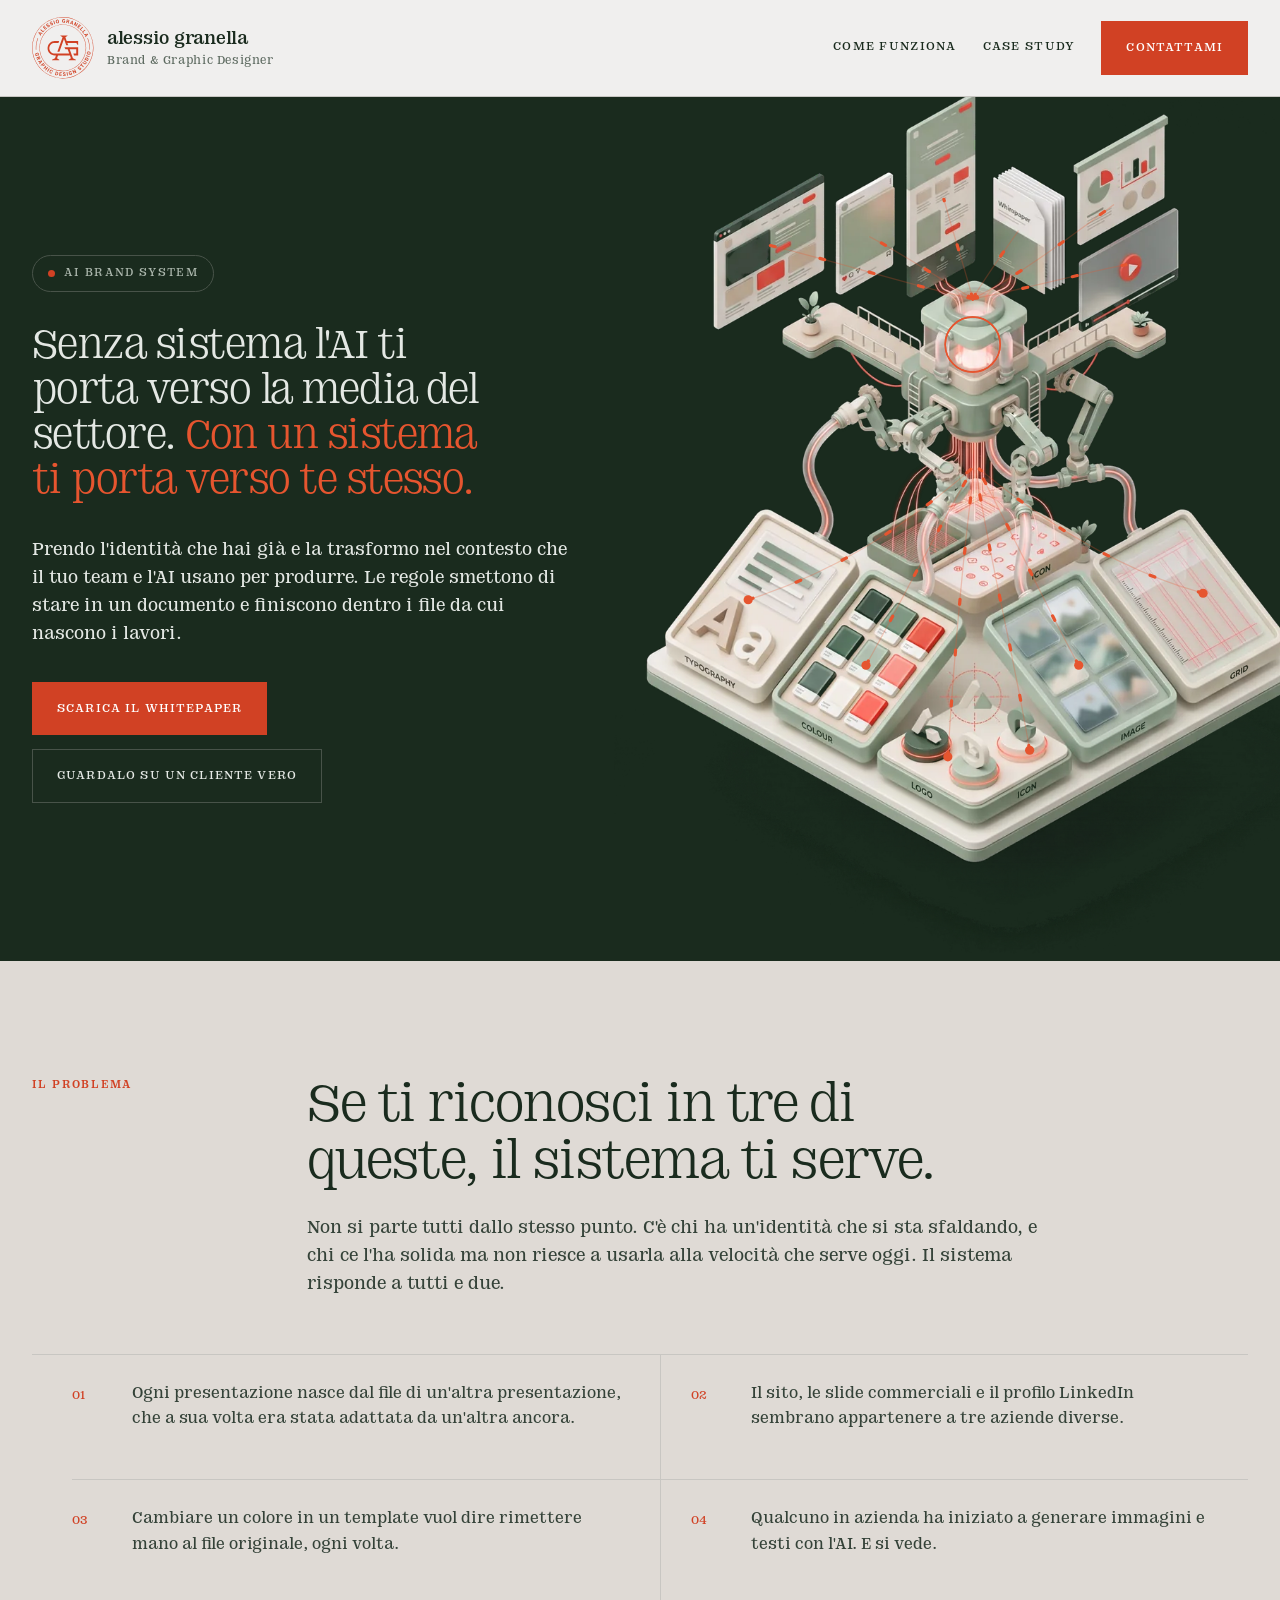
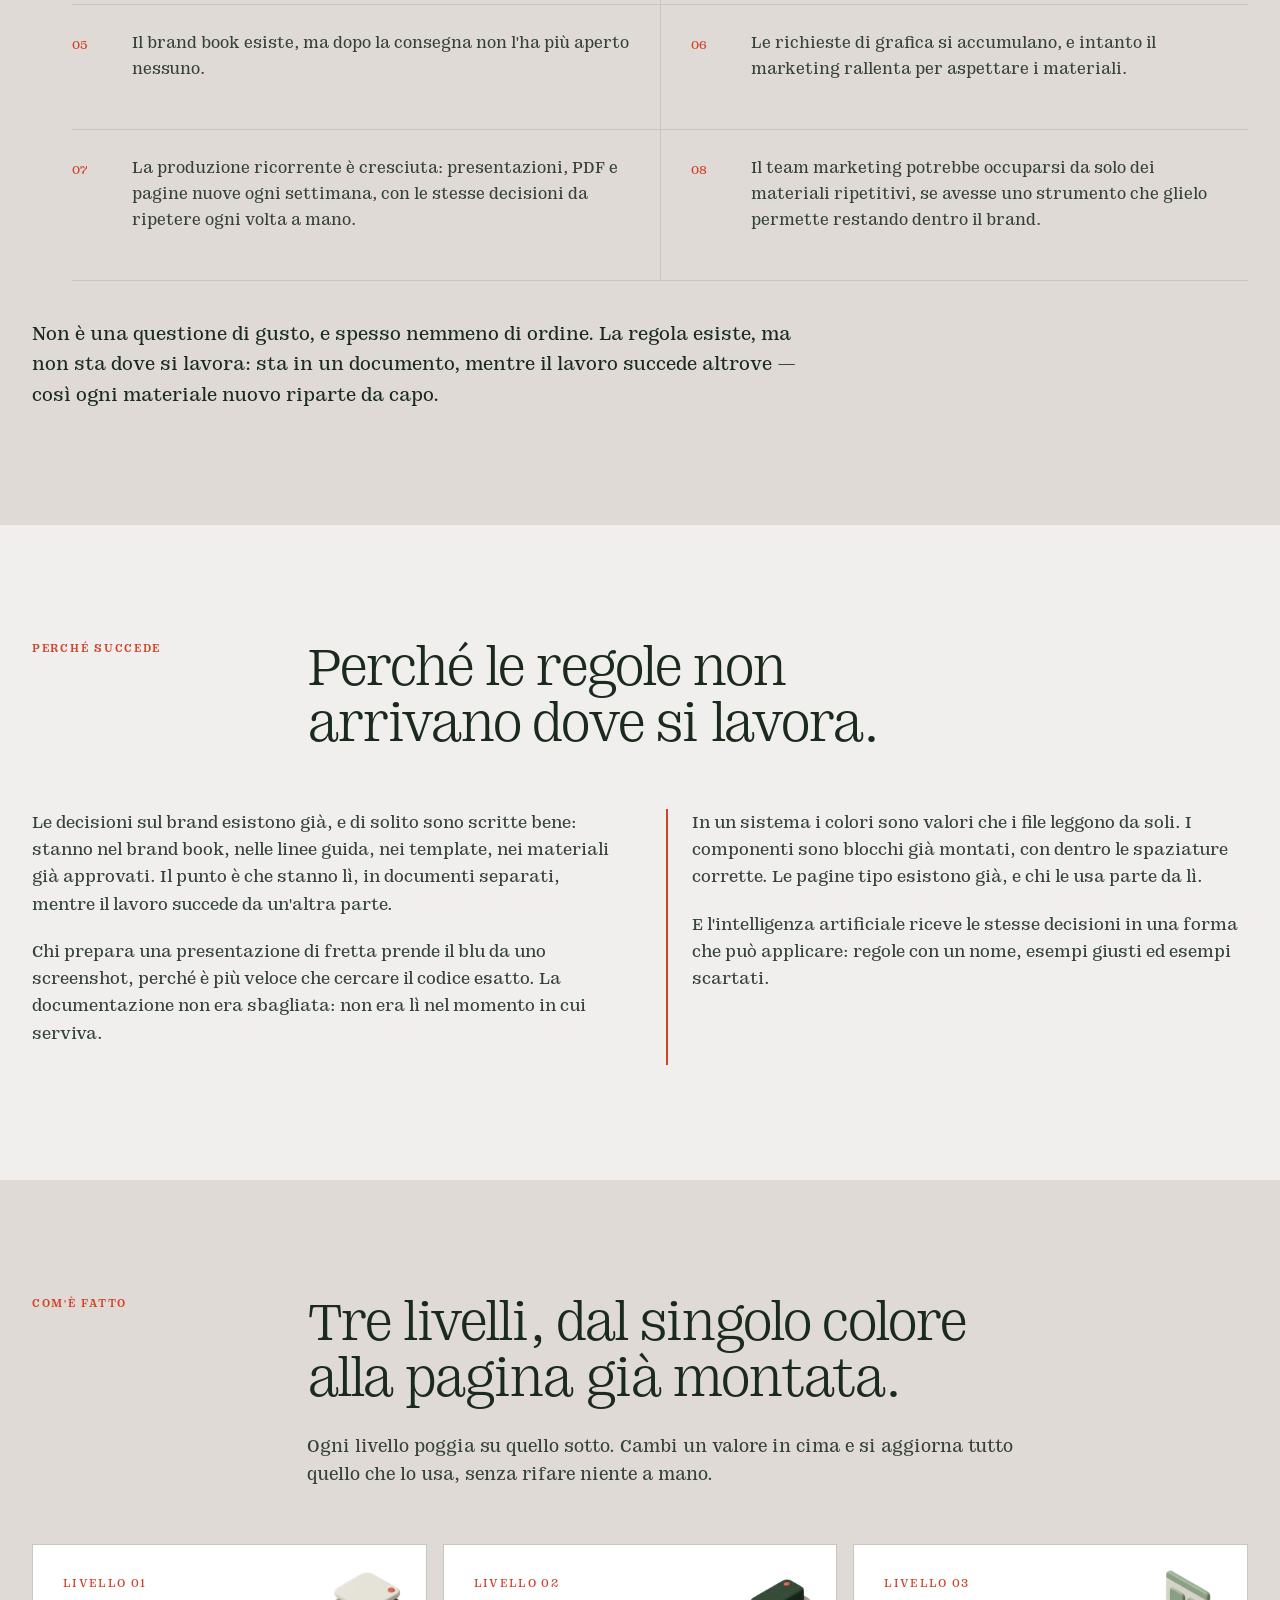
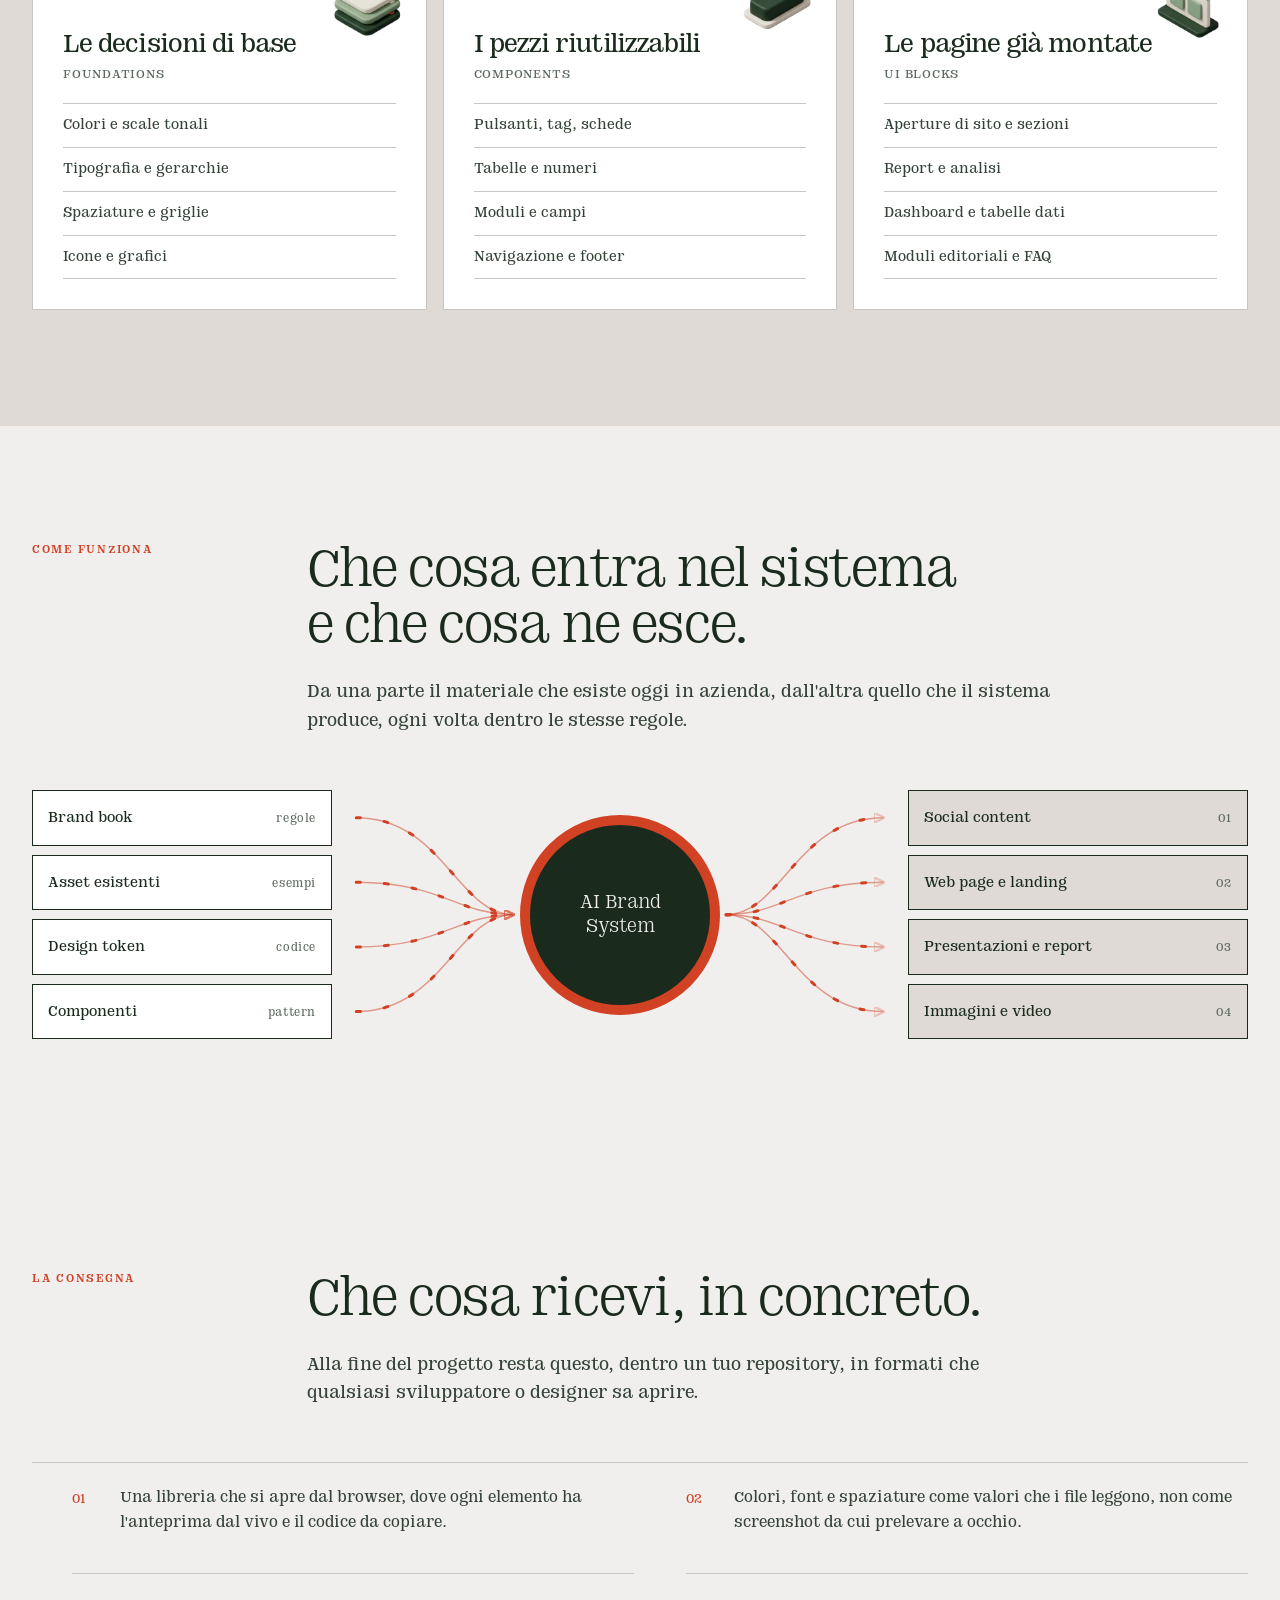
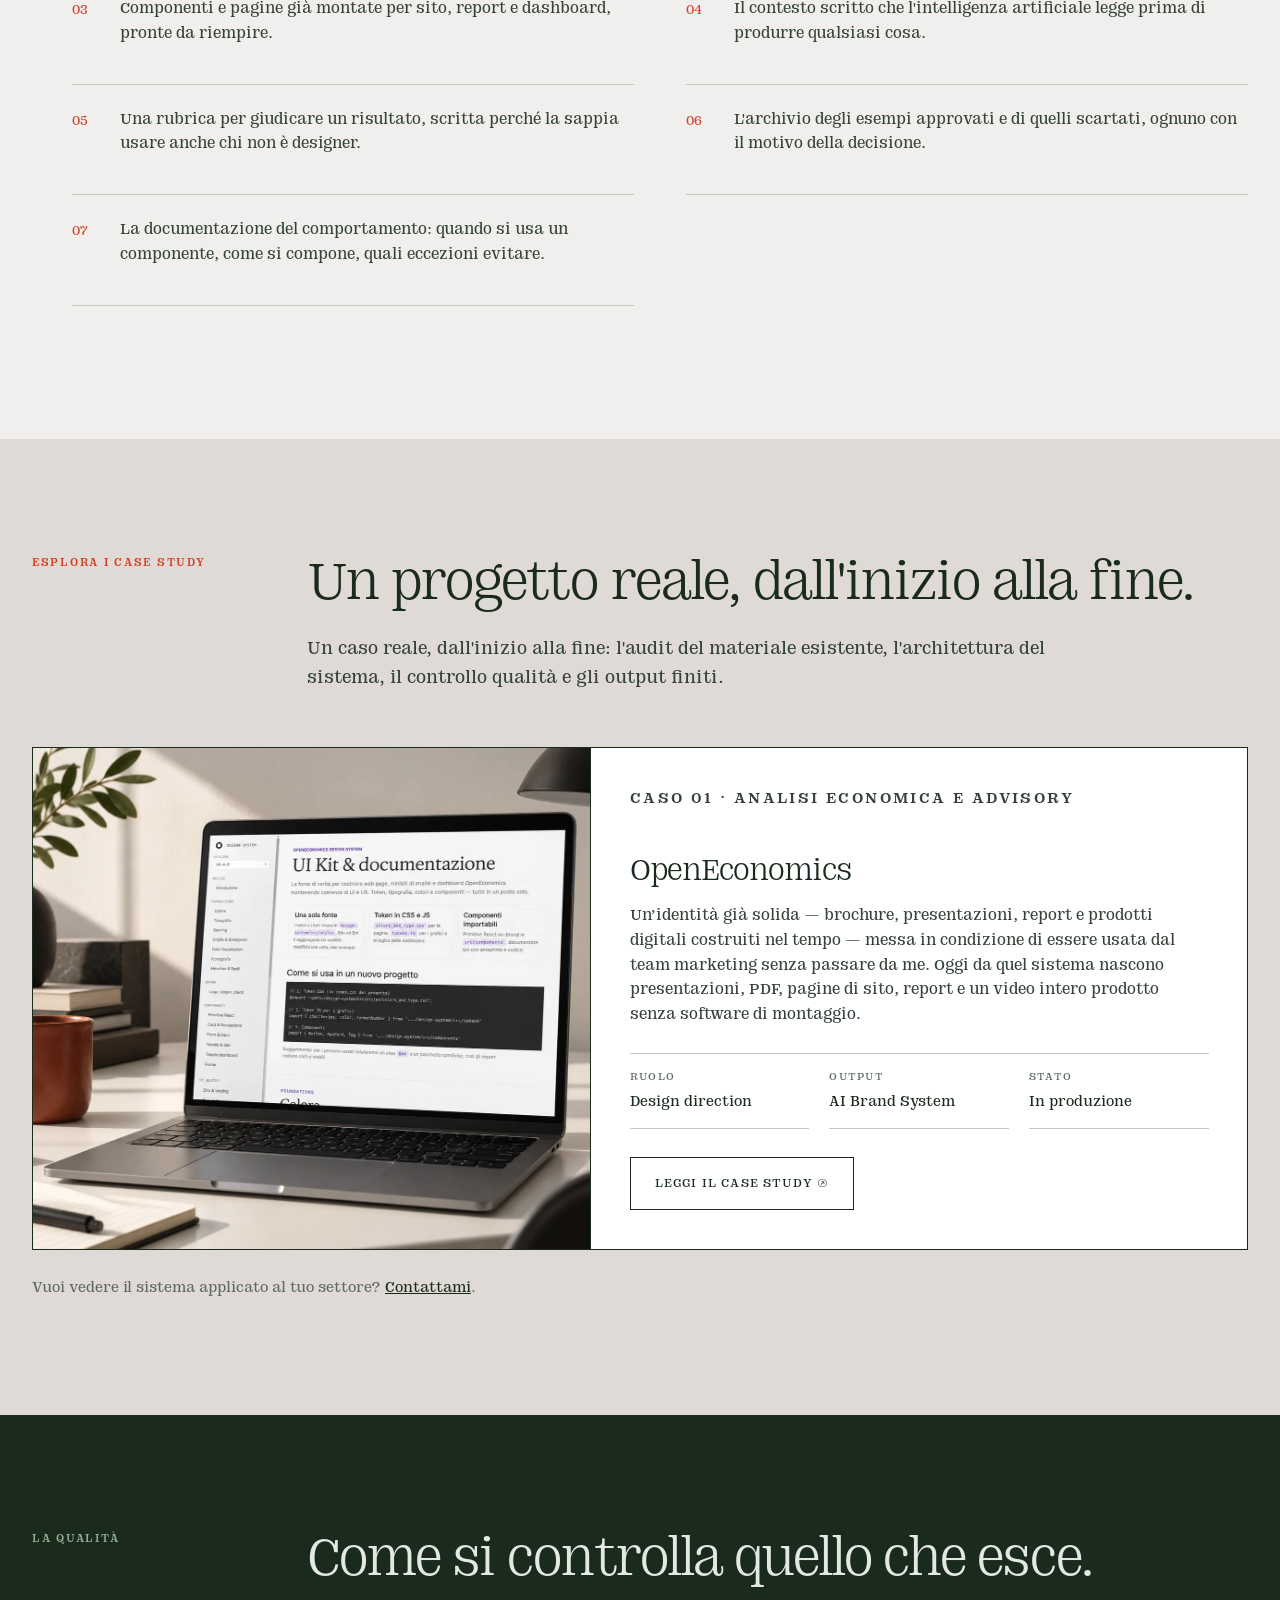
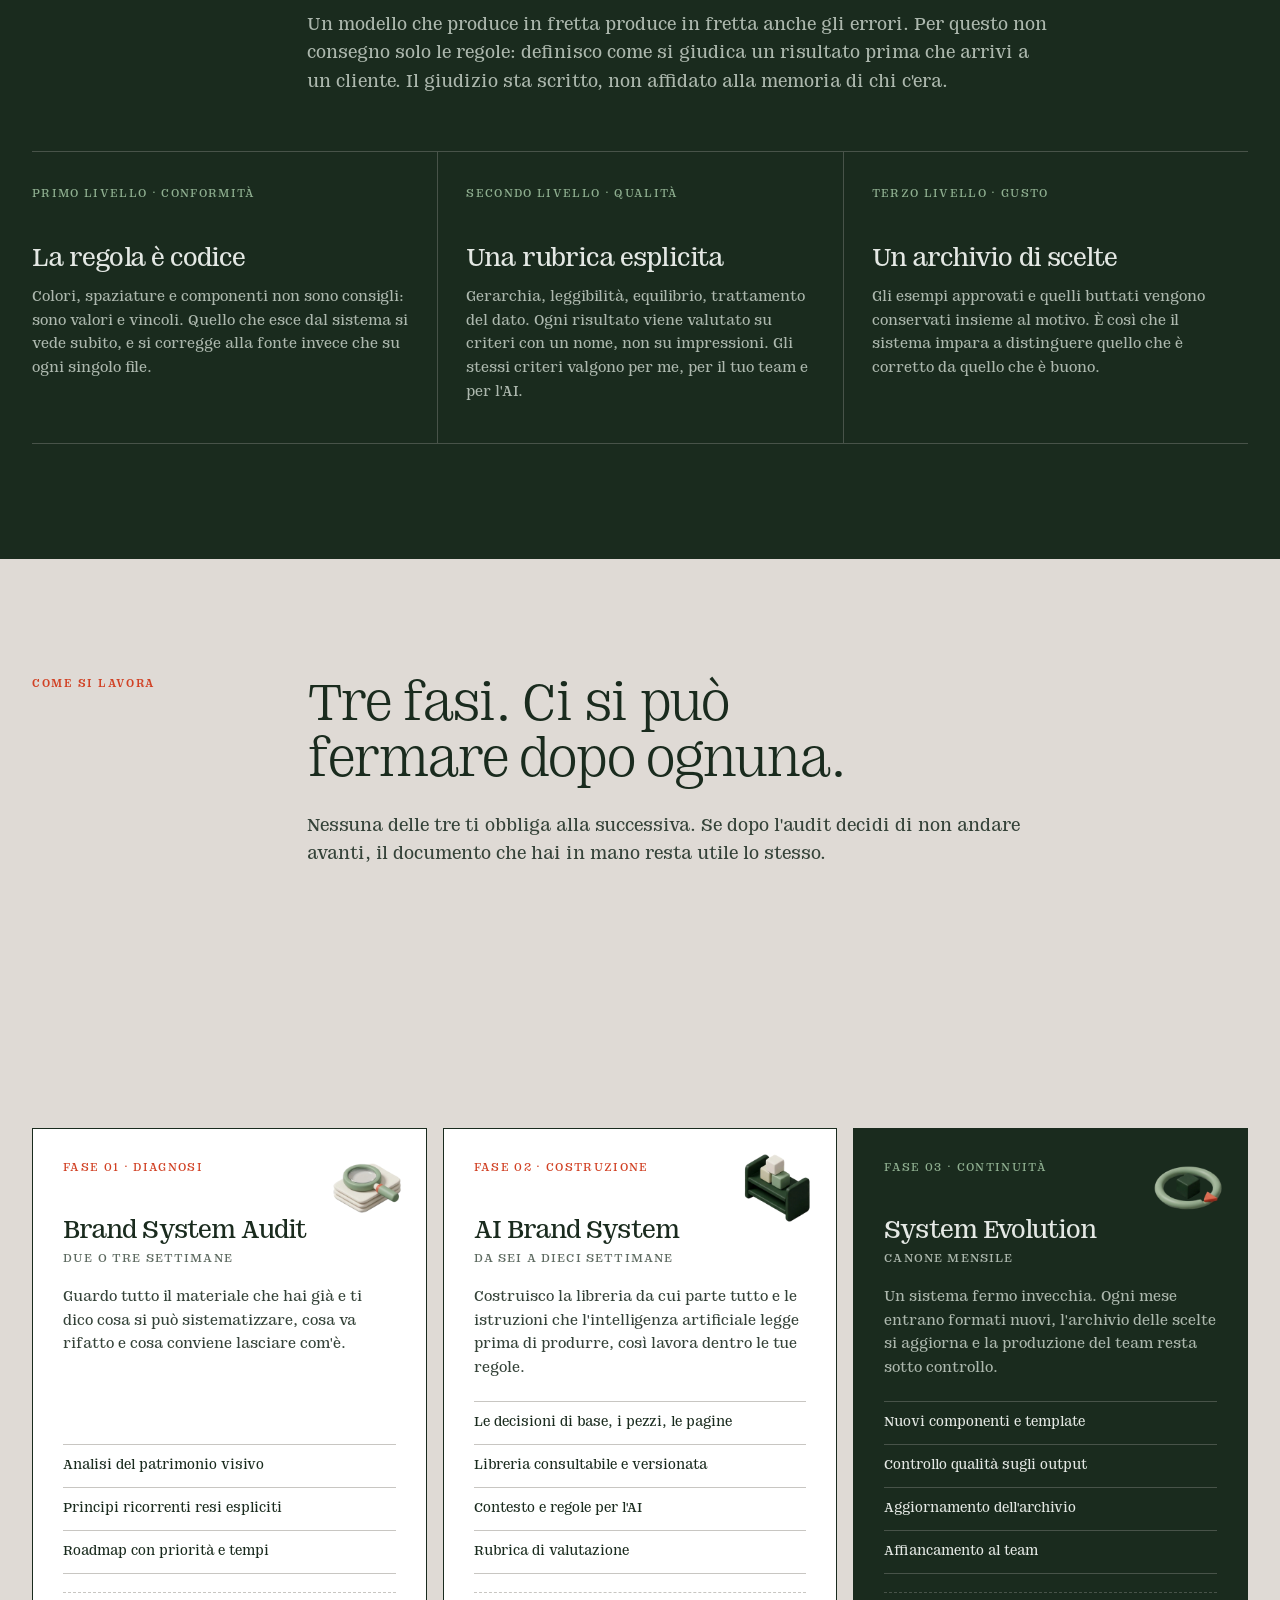
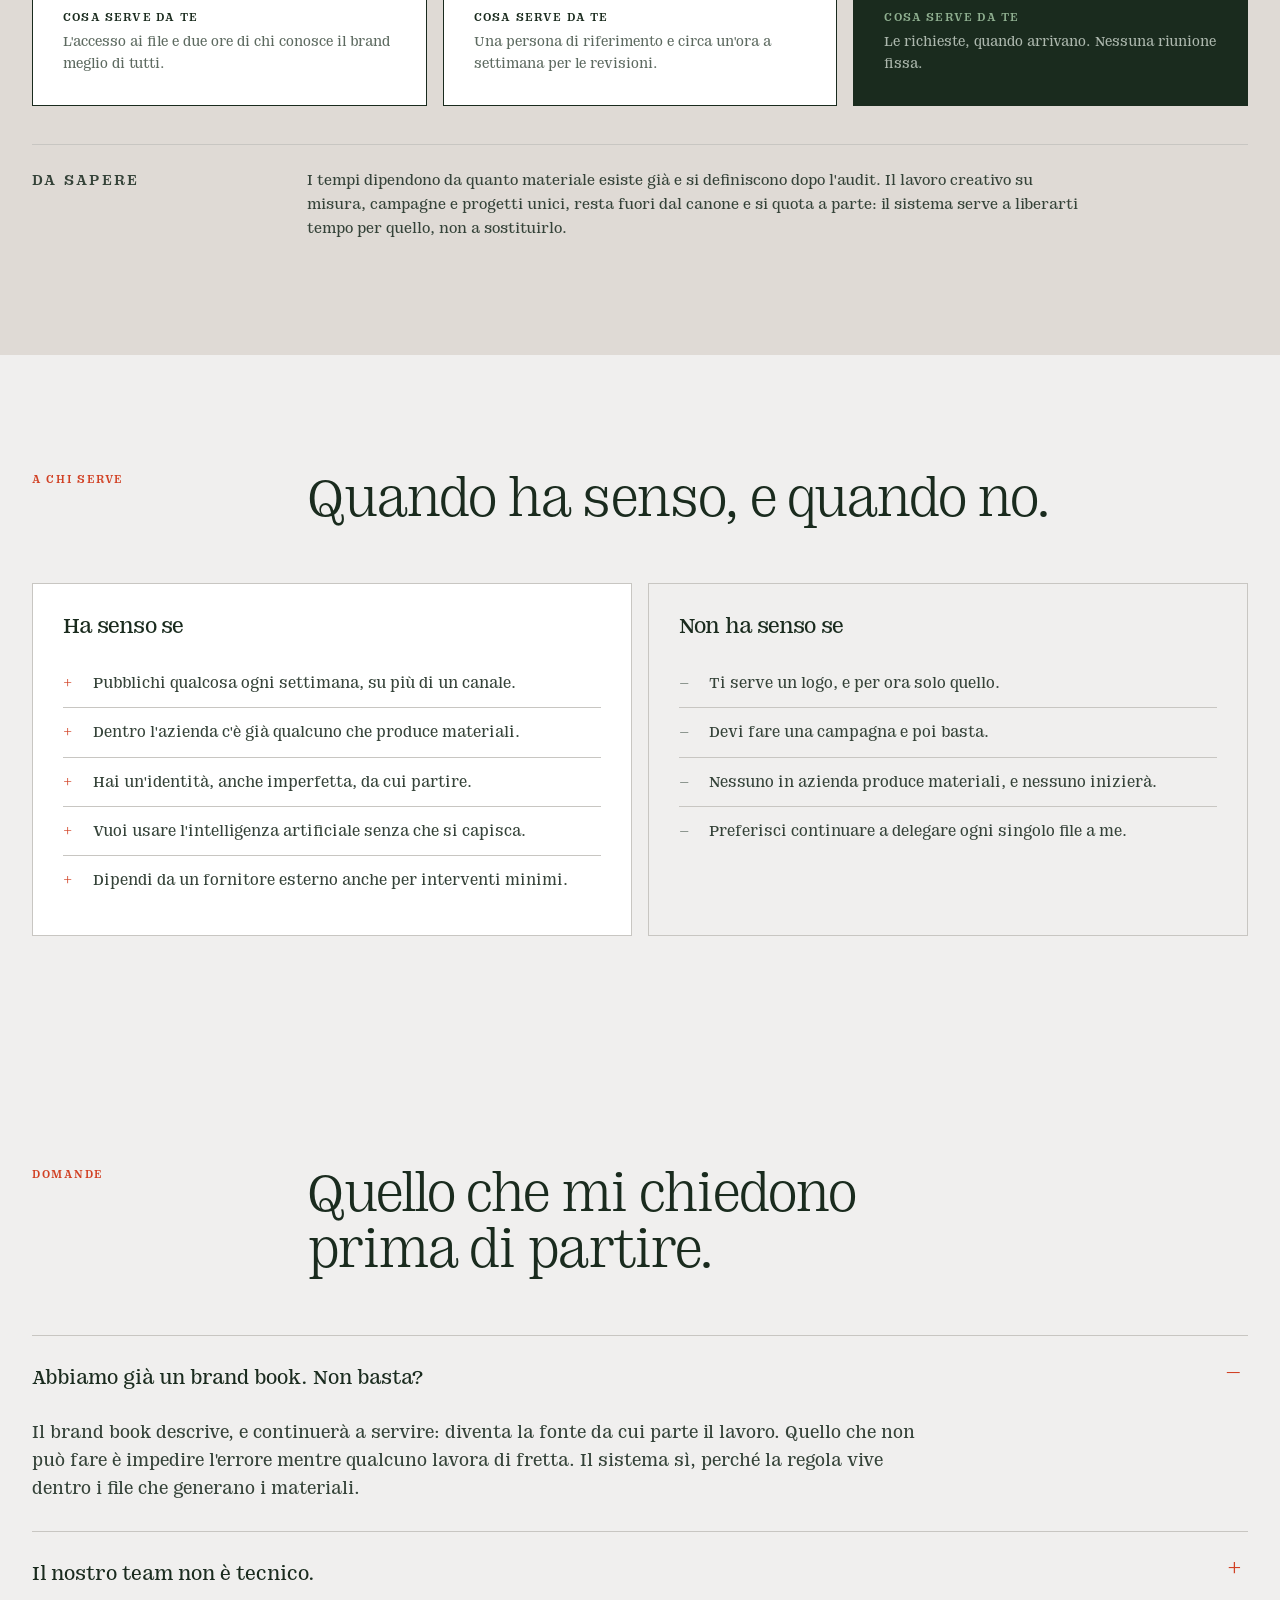
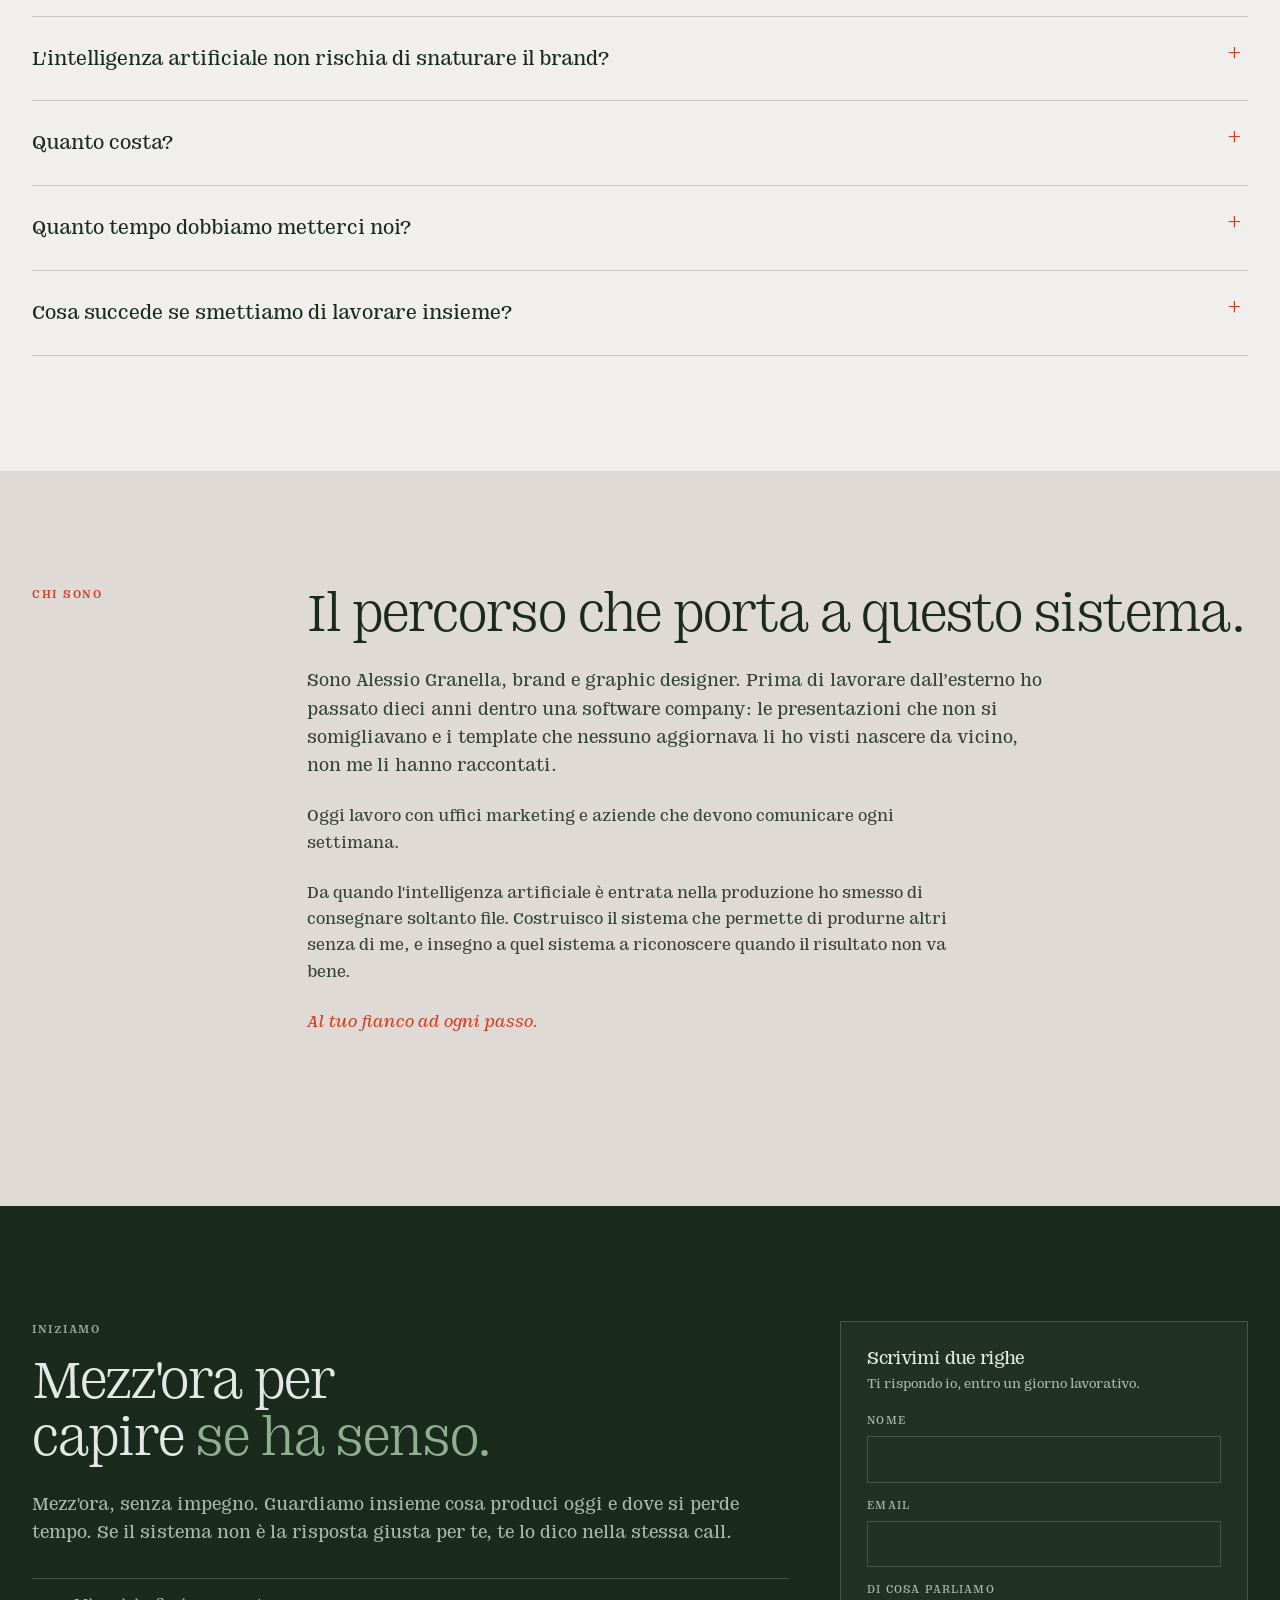
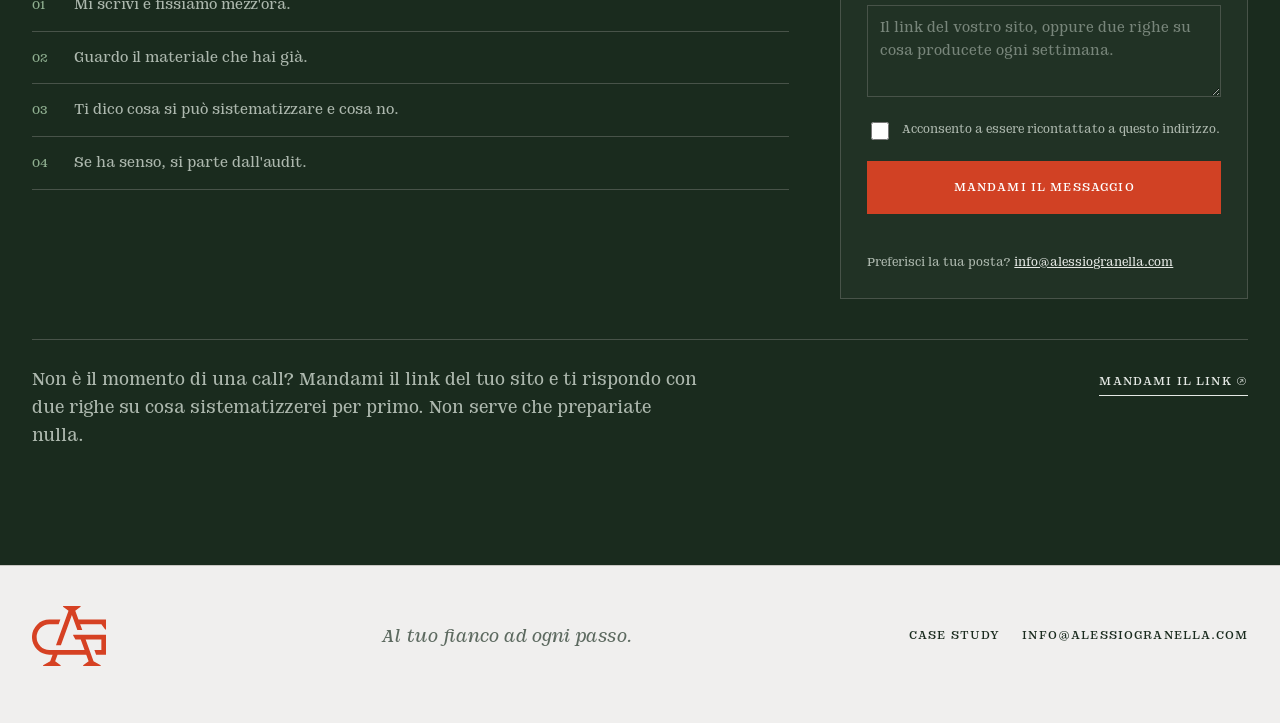
==== index.html @ 715a257c "Allineamento di tutti gli asset: nomi delle offerte, cinque fasi, due porte Nomi unici ovunque, pres" ====
<!doctype html>
<html lang="it">
<head>
<meta charset="utf-8">
<meta name="viewport" content="width=device-width,initial-scale=1">
<title>AI Brand System — Il tuo team produce, il brand resta il tuo · Alessio Granella</title>
<meta name="description" content="Trasformo l'identità che hai già in un sistema che il tuo team e l'intelligenza artificiale usano ogni giorno per produrre materiali coerenti. Audit, setup, gestione continuativa.">
<link rel="icon" type="image/svg+xml" href="assets/ag-logo-round.svg">
<style>
@font-face{font-family:Augustina;src:url('assets/fonts/AugustinaSlab-Light.otf') format('opentype');font-weight:300;font-style:normal;font-display:swap}
@font-face{font-family:Augustina;src:url('assets/fonts/AugustinaSlab-Regular.otf') format('opentype');font-weight:400;font-style:normal;font-display:swap}
@font-face{font-family:Augustina;src:url('assets/fonts/AugustinaSlab-Medium.otf') format('opentype');font-weight:500;font-style:normal;font-display:swap}
@font-face{font-family:Augustina;src:url('assets/fonts/AugustinaSlab-Italic.otf') format('opentype');font-weight:400;font-style:italic;font-display:swap}

:root{
  --paper:#f0efee; --soft:#dfdad5; --white:#fff;
  --ink:#1a2b1e; --verde:#243728; --rust:#d14124; --muschio:#8faf90;
  --line:#c8c6c2; --line-dark:#485349; --muted:#5d6a60; --body:#344238;
  --on-dark:#e4e8e4; --on-dark-mut:#adb8ae;
  --max:1280px; --gut:32px;
}
*{box-sizing:border-box}
html{scroll-behavior:smooth}
body{margin:0;background:var(--paper);color:var(--ink);font-family:Augustina,Georgia,serif;font-weight:400;font-size:18px;line-height:1.55;-webkit-font-smoothing:antialiased}
img{display:block;max-width:100%}
a{color:inherit}
h1,h2,h3,h4,p,ul{margin-top:0}
h1,h2,h3{font-weight:300;letter-spacing:-.035em;text-wrap:balance}
h1{font-size:clamp(3.1rem,7.4vw,7.4rem);line-height:.92;margin-bottom:0}
h2{font-size:clamp(2.2rem,4.4vw,4.1rem);line-height:1;margin-bottom:0}
h3{font-size:1.65rem;line-height:1.12;font-weight:400}
em{font-style:normal;color:var(--rust)}
.wrap{max-width:var(--max);margin-inline:auto;padding-inline:var(--gut)}
.band{padding-block:clamp(72px,9vw,132px)}
.eyebrow{color:var(--rust);font-size:.72rem;font-weight:500;text-transform:uppercase;letter-spacing:.15em;margin-bottom:0}
.lead{font-size:1.14rem;color:var(--body);max-width:62ch}
.dark{background:var(--ink);color:var(--on-dark)}
.dark .eyebrow{color:var(--muschio)}
.dark em{color:var(--muschio)}
.dark .lead,.dark p{color:var(--on-dark-mut)}
.dark h2,.dark h3{color:var(--on-dark)}

/* intestazioni di sezione: eyebrow a sinistra, titolo a destra */
.head{display:grid;grid-template-columns:.4fr 1.6fr;gap:40px;align-items:start;margin-bottom:56px}
.head-copy p{margin:24px 0 0}

/* nav */
.nav{position:sticky;top:0;z-index:40;background:rgba(240,239,238,.93);backdrop-filter:blur(9px);border-bottom:1px solid var(--line)}
.nav .wrap{display:flex;align-items:center;justify-content:space-between;height:96px;gap:20px}
.brand{display:flex;align-items:center;gap:13px;text-decoration:none}
.brand img{width:62px}
.brand b{display:block;font-weight:500;font-size:1.12rem;letter-spacing:-.015em}
.brand small{display:block;font-size:.76rem;color:var(--muted);letter-spacing:.05em}
.nav-right{display:flex;align-items:center;gap:26px}
.nav-link{font-size:.8rem;text-transform:uppercase;letter-spacing:.1em;text-decoration:none;border-bottom:1px solid transparent;padding-bottom:2px}
.nav-link:hover{border-color:currentColor}

/* bottoni */
.btn{display:inline-block;text-decoration:none;font-size:.8rem;text-transform:uppercase;letter-spacing:.09em;padding:16px 24px;border:1px solid var(--ink);transition:background .18s,color .18s}
.btn-primary{background:var(--rust);border-color:var(--rust);color:#fff}
.btn-primary:hover{background:#b8381f;border-color:#b8381f}
.btn-ghost:hover{background:var(--ink);color:var(--paper)}
.dark .btn-ghost{border-color:var(--line-dark);color:var(--on-dark)}
.dark .btn-ghost:hover{background:var(--paper);color:var(--ink);border-color:var(--paper)}
.actions{display:flex;flex-wrap:wrap;gap:14px;margin-top:34px}
.micro{font-size:.92rem;color:var(--muted);margin:18px 0 0;max-width:52ch}

/* hero */
.hero{position:relative;overflow:hidden;background:var(--ink);color:var(--on-dark);
       min-height:min(96vh,1120px);display:flex;flex-direction:column;justify-content:center;
       padding-block:clamp(44px,5.2vw,80px)}
.hero h1{color:var(--on-dark);font-size:clamp(2.2rem,3.4vw,3.05rem);line-height:1.04}
.hero h1 em{color:#e6552f}
.hero .lead{color:var(--on-dark);max-width:46ch}
.hero .micro{color:var(--on-dark-mut)}
.hero .pill{border-color:var(--line-dark);color:var(--on-dark-mut)}
.hero .actions{flex-direction:column;align-items:flex-start}
.hero .btn{min-width:max-content}
.hero .btn-ghost{border-color:var(--line-dark);color:var(--on-dark)}
.hero .btn-ghost:hover{background:var(--paper);color:var(--ink);border-color:var(--paper)}
.hero>.wrap{width:100%}
.hero-copy{position:relative;z-index:2;max-width:min(50ch,45%)}
.hero-stage{position:absolute;inset:0;max-width:var(--max);margin-inline:auto;
            padding-inline:var(--gut);pointer-events:none;z-index:1}
.hero-art{position:absolute;top:50%;left:48%;transform:translateY(-52.54%);
          width:min(58%,720px);margin:0}
.hero-art img{width:100%;height:auto;display:block}
.hero-flow{position:absolute;inset:0;width:100%;height:100%;overflow:visible;pointer-events:none}
.hero-flow path{fill:none;stroke:#e6552f;vector-effect:non-scaling-stroke}
.hero-flow .base path{stroke-width:1.3;opacity:.26}
.hero-flow .pulse path{stroke-width:3.2;stroke-linecap:round;stroke-dasharray:5 46;
                       animation:heroflow 2.6s linear infinite}
.hero-flow .pulse.in path:nth-child(2){animation-delay:-.18s}
.hero-flow .pulse.in path:nth-child(3){animation-delay:-.36s}
.hero-flow .pulse.in path:nth-child(4){animation-delay:-.54s}
.hero-flow .pulse.in path:nth-child(5){animation-delay:-.72s}
.hero-flow .pulse.in path:nth-child(6){animation-delay:-.9s}
.hero-flow .pulse.out path{animation-delay:-1.3s}
.hero-flow .pulse.out path:nth-child(2){animation-delay:-1.48s}
.hero-flow .pulse.out path:nth-child(3){animation-delay:-1.66s}
.hero-flow .pulse.out path:nth-child(4){animation-delay:-1.84s}
.hero-flow .pulse.out path:nth-child(5){animation-delay:-2.02s}
.hero-flow .pulse.out path:nth-child(6){animation-delay:-2.2s}
.hero-flow .ring{transform-box:fill-box;transform-origin:center}
.hero-flow .ring circle{fill:none;stroke:#e6552f;stroke-width:2.2}
.hero-flow .r1{animation:heroring 2.6s ease-out infinite}
.hero-flow .r2{animation:heroring 2.6s ease-out infinite;animation-delay:-1.3s}
.hero-flow .src{fill:#e6552f;animation:herodot 2.6s ease-in-out infinite}
.hero-flow .src:nth-of-type(2){animation-delay:-.32s}
.hero-flow .src:nth-of-type(3){animation-delay:-.64s}
.hero-flow .src:nth-of-type(4){animation-delay:-.96s}
.hero-flow .src:nth-of-type(5){animation-delay:-1.28s}
.hero-flow .src:nth-of-type(6){animation-delay:-1.6s}
@keyframes heroflow{to{stroke-dashoffset:-102}}
@keyframes heroring{0%{transform:scale(.5);opacity:.8}100%{transform:scale(2.1);opacity:0}}
@keyframes herodot{0%,100%{opacity:.2}50%{opacity:1}}
.pill{display:inline-flex;align-items:center;gap:9px;font-size:.76rem;text-transform:uppercase;letter-spacing:.11em;border:1px solid var(--line);border-radius:100px;padding:8px 15px;margin-bottom:30px;color:var(--muted)}
.dot{width:7px;height:7px;border-radius:50%;background:var(--rust)}
.hero-copy .lead{margin-top:clamp(22px,3vw,32px)}

/* problema */
.prob{display:grid;grid-template-columns:repeat(2,1fr);border-top:1px solid var(--line)}
.prob li{list-style:none;display:grid;grid-template-columns:44px 1fr;gap:16px;padding:26px 30px 30px 0;border-bottom:1px solid var(--line);font-size:1.04rem;color:var(--body)}
.prob li:nth-child(even){border-left:1px solid var(--line);padding-left:30px}
.prob span{color:var(--rust);font-size:.8rem;padding-top:5px}
.prob-close{margin:38px 0 0;font-size:1.22rem;max-width:66ch;color:var(--ink)}

/* diagnosi */
.diag{display:grid;grid-template-columns:1fr 1fr;gap:clamp(30px,4vw,64px)}
.diag p{font-size:1.1rem;color:var(--body)}
.diag p+p{margin-top:20px}
.diag .now{border-left:2px solid var(--rust);padding-left:24px}

/* livelli */
.levels{display:grid;grid-template-columns:repeat(3,1fr);gap:16px}
.level{border:1px solid var(--line);background:var(--white);padding:30px;display:flex;flex-direction:column}
.level small{color:var(--rust);font-size:.76rem;text-transform:uppercase;letter-spacing:.11em}
.level h3{margin:36px 0 6px}
.level .en{font-size:.8rem;color:var(--muted);letter-spacing:.06em;text-transform:uppercase;margin:0 0 18px}
.level ul{list-style:none;padding:0;margin:auto 0 0;border-top:1px solid var(--line)}
.level li{padding:10px 0;border-bottom:1px solid var(--line);font-size:.92rem;color:var(--body)}

/* consegna */
.deliver{display:grid;grid-template-columns:repeat(2,1fr);gap:0 clamp(30px,4vw,60px);border-top:1px solid var(--line)}
.deliver li{list-style:none;display:grid;grid-template-columns:34px 1fr;gap:14px;padding:22px 0;border-bottom:1px solid var(--line);color:var(--body);font-size:1rem}
.deliver b{color:var(--rust);font-weight:400;font-size:.82rem;padding-top:4px}


/* motore */
.map{display:grid;grid-template-columns:minmax(210px,300px) 200px minmax(240px,340px);justify-content:space-between;align-items:center;gap:clamp(28px,5vw,70px);position:relative}
.stack{display:grid;gap:9px;position:relative;z-index:2}
.map-card{display:flex;justify-content:space-between;align-items:baseline;gap:12px;border:1px solid var(--ink);padding:15px;background:var(--white);font-size:.95rem}
.map-card small{color:var(--muted);font-size:.74rem;letter-spacing:.05em}
.engine{width:200px;aspect-ratio:1;border-radius:50%;display:grid;place-items:center;text-align:center;background:var(--ink);color:var(--paper);border:10px solid var(--rust);font-size:1.25rem;line-height:1.16;font-weight:300;position:relative;z-index:3}
.engine:before,.engine:after{content:'';position:absolute;inset:-22px;border:1px solid var(--rust);border-radius:50%;opacity:0;animation:ripple 3.2s ease-out infinite}
.engine:after{animation-delay:1.6s}
.outputs .map-card{background:var(--soft)}
.flow{position:absolute;inset:0;width:100%;height:100%;z-index:1;overflow:visible;pointer-events:none}
.flow path{fill:none;stroke:var(--rust);stroke-width:1.5;vector-effect:non-scaling-stroke;opacity:.5}
.flow .base path{marker-end:url(#arrow)}
.flow .pulse path{stroke-width:3;stroke-linecap:round;stroke-dasharray:4 24;opacity:1;animation:flowmove 2.3s linear infinite}
.flow .pulse path:nth-child(2),.flow .pulse path:nth-child(6){animation-delay:-.55s}
.flow .pulse path:nth-child(3),.flow .pulse path:nth-child(7){animation-delay:-1.1s}
.flow .pulse path:nth-child(4),.flow .pulse path:nth-child(8){animation-delay:-1.65s}
@keyframes ripple{0%{transform:scale(.88);opacity:.6}100%{transform:scale(1.26);opacity:0}}
@keyframes flowmove{to{stroke-dashoffset:-56}}

/* case study */
.cases{display:grid;gap:18px}
.case{display:grid;grid-template-columns:.92fr 1.08fr;border:1px solid var(--ink);background:var(--white)}
.case-media{background:var(--paper);border-right:1px solid var(--ink);overflow:hidden;min-height:360px}
.case-media img{width:100%;height:100%;object-fit:cover;object-position:center 42%}
.case-body{padding:clamp(26px,3vw,44px);display:flex;flex-direction:column}
.case-body h3{font-size:clamp(1.7rem,2.5vw,2.5rem);font-weight:300;letter-spacing:-.03em;margin:16px 0 14px}
.case-body p{color:var(--body);margin:0 0 26px;font-size:1rem}
.case-meta{display:grid;grid-template-columns:repeat(3,1fr);gap:0 20px;border-top:1px solid var(--line);margin:0 0 28px}
.case-meta div{padding:14px 0;border-bottom:1px solid var(--line)}
.case-meta dt{font-size:.7rem;text-transform:uppercase;letter-spacing:.11em;color:var(--muted);margin-bottom:5px}
.case-meta dd{margin:0;font-size:.94rem}
.case-body .btn{align-self:flex-start;margin-top:auto}
.cases-note{margin:26px 0 0;font-size:.95rem;color:var(--muted)}
.cases-note a{color:var(--ink)}

/* controllo */
.ctrl{display:grid;grid-template-columns:repeat(3,1fr);border-top:1px solid var(--line-dark)}
.ctrl article{padding:26px 28px 40px 0;border-bottom:1px solid var(--line-dark)}
.ctrl article+article{border-left:1px solid var(--line-dark);padding-left:28px}
.ctrl small{color:var(--muschio);font-size:.76rem;text-transform:uppercase;letter-spacing:.11em}
.ctrl h3{margin:38px 0 12px}
.ctrl p{margin:0;font-size:.95rem}

/* fasi */
.phases{display:grid;grid-template-columns:repeat(3,1fr);gap:16px}
.phase{border:1px solid var(--ink);background:var(--white);padding:30px;display:flex;flex-direction:column}
.phase.key{background:var(--ink);color:var(--on-dark);border-color:var(--ink)}
.phase small{color:var(--rust);font-size:.76rem;text-transform:uppercase;letter-spacing:.11em}
.phase.key small{color:var(--muschio)}
.phase h3{margin:38px 0 4px}
.phase .when{font-size:.8rem;text-transform:uppercase;letter-spacing:.09em;color:var(--muted);margin-bottom:16px}
.phase.key .when{color:var(--on-dark-mut)}
.phase p{font-size:.95rem;color:var(--body);margin:0 0 22px}
.phase.key p{color:var(--on-dark-mut)}
.phase ul{list-style:none;padding:0;margin:auto 0 0;border-top:1px solid var(--line)}
.phase li{padding:10px 0;border-bottom:1px solid var(--line);font-size:.88rem}
.phase.key ul,.phase.key li{border-color:var(--line-dark)}
.phase .need{margin:18px 0 0;padding-top:16px;border-top:1px dashed var(--line);font-size:.88rem;color:var(--muted)}
.phase.key .need{border-color:var(--line-dark);color:var(--on-dark-mut)}
.phase .need b{display:block;font-weight:500;color:var(--ink);font-size:.74rem;text-transform:uppercase;letter-spacing:.1em;margin-bottom:5px}
.phase.key .need b{color:var(--muschio)}
.phases-note{display:grid;grid-template-columns:.4fr 1.6fr;gap:40px;margin-top:38px;border-top:1px solid var(--line);padding-top:24px}
.phases-note p{margin:0;font-size:.95rem;color:var(--body);max-width:78ch}

/* fit */
.fit{display:grid;grid-template-columns:1fr 1fr;gap:16px}
.fit-col{border:1px solid var(--line);padding:30px;background:var(--white)}
.fit-col.no{background:transparent}
.fit-col h3{font-size:1.4rem;margin-bottom:20px}
.fit-col ul{list-style:none;padding:0;margin:0}
.fit-col li{padding:12px 0 12px 30px;border-bottom:1px solid var(--line);position:relative;font-size:.98rem;color:var(--body)}
.fit-col li:last-child{border-bottom:0}
.fit-col li:before{position:absolute;left:0;top:12px;font-size:.95rem}
.fit-col.yes li:before{content:'+';color:var(--rust)}
.fit-col.no li:before{content:'–';color:var(--muted)}

/* faq */
.faq{border-top:1px solid var(--line)}
.faq details{border-bottom:1px solid var(--line)}
.faq summary{cursor:pointer;list-style:none;padding:26px 40px 26px 0;font-size:1.28rem;position:relative}
.faq summary::-webkit-details-marker{display:none}
.faq summary:after{content:'+';position:absolute;right:6px;top:24px;color:var(--rust);font-size:1.5rem;line-height:1}
.faq details[open] summary:after{content:'–'}
.faq p{margin:0 0 28px;max-width:74ch;color:var(--body)}

/* chi sono */
.about-p{font-size:1.06rem;color:var(--body);margin:18px 0 0;max-width:62ch}
.sign{margin:28px 0 0;font-style:italic;font-size:1.05rem;color:var(--rust)}

/* cta */
.cta-grid{display:grid;grid-template-columns:1.3fr .7fr;gap:clamp(30px,4vw,64px);align-items:end}
.cta-steps{list-style:none;padding:0;margin:0;border-top:1px solid var(--line-dark)}
.cta-steps li{padding:14px 0;border-bottom:1px solid var(--line-dark);font-size:.95rem;color:var(--on-dark-mut);display:grid;grid-template-columns:30px 1fr;gap:12px}
.cta-steps b{color:var(--muschio);font-weight:400;font-size:.8rem;padding-top:3px}
.alt{margin-top:40px;border-top:1px solid var(--line-dark);padding-top:26px;display:flex;flex-wrap:wrap;gap:16px 34px;align-items:baseline;justify-content:space-between}
.alt p{margin:0;max-width:56ch}
.alt a{white-space:nowrap;font-size:.8rem;text-transform:uppercase;letter-spacing:.09em;text-decoration:none;border-bottom:1px solid;padding-bottom:3px;color:var(--on-dark)}

/* footer */
.foot{padding-block:40px 54px;border-top:1px solid var(--line)}
.foot .wrap{display:flex;flex-wrap:wrap;gap:24px 40px;justify-content:space-between;align-items:center}
.foot img{width:74px}
.foot .payoff{font-style:italic;color:var(--muted)}
.foot nav{display:flex;flex-wrap:wrap;gap:22px;font-size:.8rem;text-transform:uppercase;letter-spacing:.09em}
.foot a{text-decoration:none;border-bottom:1px solid transparent;padding-bottom:2px}
.foot a:hover{border-color:currentColor}

.reveal{opacity:0;transform:translateY(18px);transition:opacity .6s ease,transform .6s ease}
.reveal.on{opacity:1;transform:none}

@media(max-width:940px){
  :root{--gut:22px}
  .head,.phases-note{grid-template-columns:1fr;gap:18px;margin-bottom:38px}
  .diag,.cta-grid{grid-template-columns:1fr}
  .hero{min-height:0;display:flex;flex-direction:column;padding-block:26px 40px}
  .hero-stage{order:2}
  .hero>.wrap{order:1}
  .hero-copy{max-width:none}
  .hero-stage{position:static;max-width:none;padding-inline:0}
  .hero-art{position:static;transform:none;height:auto;width:100%;max-width:560px;margin:38px auto 0}
  .hero-art img{width:100%;height:auto}
  .levels,.phases,.fit{grid-template-columns:1fr}
  .map{grid-template-columns:1fr;gap:26px}
  .flow{display:none}
  .engine{margin-inline:auto}
  .prob{grid-template-columns:1fr}
  .prob li:nth-child(even){border-left:0;padding-left:0}
  .prob li{padding-right:0}
  .ctrl{grid-template-columns:1fr}
  .ctrl article{padding-right:0;padding-bottom:30px}
  .ctrl article+article{border-left:0;padding-left:0}
  .case{grid-template-columns:1fr}
  .case-media{border-right:0;border-bottom:1px solid var(--ink);min-height:0;aspect-ratio:16/10}
  .case-meta{grid-template-columns:1fr}
  .deliver{grid-template-columns:1fr}
  .nav-link{display:none}
  .hero-flow{display:none}
  .brand small{display:none}
  .brand b{font-size:1rem;white-space:nowrap}
  .nav-right .btn{white-space:nowrap;padding:13px 16px;font-size:.72rem}
  .hero-art{margin-top:6px}
  .nav .wrap{height:76px}
  .brand img{width:50px}
}
@media(max-width:520px){
  .brand span{display:none}
  
  body{font-size:17px}
  .btn{display:block;text-align:center}
  .actions{flex-direction:column;align-items:stretch}
}
@media(prefers-reduced-motion:reduce){.reveal{opacity:1;transform:none;transition:none}.engine:before,.engine:after,.flow .pulse path,.hero-flow path,.hero-flow .ring,.hero-flow .src{animation:none}}

/* ── modulo di contatto in fondo alla pagina ─────────────────────────────
   Serve perché il solo mailto: lascia fuori chi non ha un client di posta
   configurato: il link non apre nulla e il contatto si perde in silenzio. */
#contatto{scroll-margin-top:96px}
.cta-grid{align-items:start}
.cta-form{border:1px solid var(--line-dark);padding:26px;background:rgba(255,255,255,.03)}
.cta-form h3{margin:0 0 4px;font-size:1.15rem;font-weight:400;color:var(--on-dark)}
.cta-form .sub{margin:0 0 18px;font-size:.85rem;color:var(--on-dark-mut)}
.cta-form .campo{margin-bottom:14px}
.cta-form label{display:block;font-size:.72rem;text-transform:uppercase;letter-spacing:.1em;color:var(--on-dark-mut);margin-bottom:6px}
.cta-form input,.cta-form textarea{width:100%;font:inherit;font-size:.92rem;color:var(--on-dark);
  background:transparent;border:1px solid var(--line-dark);padding:11px 12px;border-radius:0}
.cta-form textarea{min-height:92px;resize:vertical}
.cta-form input::placeholder,.cta-form textarea::placeholder{color:var(--on-dark-mut);opacity:.62}
.cta-form input:focus,.cta-form textarea:focus{outline:none;border-color:var(--muschio)}
.cta-form .consenso{display:flex;gap:10px;align-items:flex-start;font-size:.78rem;color:var(--on-dark-mut);
  margin:2px 0 18px;text-transform:none;letter-spacing:0;line-height:1.45}
.cta-form .consenso input{width:18px;height:18px;flex:0 0 18px;margin-top:2px;accent-color:var(--rust)}
.cta-form button{width:100%;cursor:pointer;font-family:inherit}
.cta-form button[disabled]{opacity:.6;cursor:default}
.cta-form .err{margin:12px 0 0;font-size:.8rem;color:#f0a58f;min-height:1em}
.cta-form .err a{color:#f0a58f}
.cta-form .hint{margin:14px 0 0;font-size:.78rem;color:var(--on-dark-mut)}
.cta-form .hint a{color:var(--on-dark)}
.cta-form .ok{display:none}
.cta-form.done form{display:none}
.cta-form.done .ok{display:block}
.cta-form .ok p{margin:8px 0 0;font-size:.9rem;color:var(--on-dark-mut)}

/* icone 3D nelle schede: usano lo spazio gia libero in alto a destra */
.level,.phase{position:relative}
.ico{position:absolute;top:22px;right:22px;width:74px;height:74px;display:block}
/* l'etichetta non deve arrivare sotto l'icona quando le colonne si stringono */
.level small,.phase small{display:block;padding-right:88px}
@media(max-width:720px){.ico{width:52px;height:52px;top:20px;right:20px}
  .level small,.phase small{padding-right:66px}}

/* due punti di partenza: identita esistente oppure da creare */
.porte{display:grid;grid-template-columns:1fr 1fr;gap:24px;margin-top:36px}
.porte article{border:1px solid var(--line);background:var(--white);padding:26px}
.porte small{color:var(--rust);font-size:.76rem;text-transform:uppercase;letter-spacing:.11em}
.porte h3{margin:14px 0 8px}
.porte p{font-size:.95rem;color:var(--body);margin:0}
@media(max-width:720px){.porte{grid-template-columns:1fr}}
</style>
</head>
<body>

<nav class="nav">
  <div class="wrap">
    <a class="brand" href="https://alessiogranella.com/">
      <img src="assets/ag-logo-round.svg" alt="">
      <span><b>alessio granella</b><small>Brand &amp; Graphic Designer</small></span>
    </a>
    <div class="nav-right">
      <a class="nav-link" href="#come">Come funziona</a>
      <a class="nav-link" href="#casestudy">Case study</a>
      <a class="btn btn-primary" href="#contatto">Contattami</a>
    </div>
  </div>
</nav>

<header class="hero">
  <div class="hero-stage">
    <figure class="hero-art">
      <img src="assets/hero-isometric.webp" alt="Il sistema in tre livelli: i contenitori del brandbook in basso, l'orchestratore al centro, gli asset prodotti in alto">
      <svg class="hero-flow" viewBox="0 0 1100 2002" preserveAspectRatio="none" aria-hidden="true">
          <g transform="translate(0,300)">
          <g class="base in">
            <path d="M205 860 C330 820 430 760 546 660"/>
            <path d="M385 960 C430 880 490 760 548 660"/>
            <path d="M510 1100 C520 940 535 780 550 662"/>
            <path d="M635 1090 C610 940 570 780 553 662"/>
            <path d="M710 960 C665 880 610 760 556 660"/>
            <path d="M900 850 C790 820 680 760 558 660"/>
          </g>
          <g class="base out">
            <path d="M548 400 C470 385 330 340 236 318"/>
            <path d="M548 400 C500 370 430 325 390 305"/>
            <path d="M548 400 C535 350 515 290 504 248"/>
            <path d="M548 400 C575 355 605 315 618 296"/>
            <path d="M548 400 C620 365 710 295 764 256"/>
            <path d="M548 400 C630 385 720 360 782 348"/>
          </g>
          <g class="pulse in">
            <path d="M205 860 C330 820 430 760 546 660"/>
            <path d="M385 960 C430 880 490 760 548 660"/>
            <path d="M510 1100 C520 940 535 780 550 662"/>
            <path d="M635 1090 C610 940 570 780 553 662"/>
            <path d="M710 960 C665 880 610 760 556 660"/>
            <path d="M900 850 C790 820 680 760 558 660"/>
          </g>
          <g class="pulse out">
            <path d="M548 400 C470 385 330 340 236 318"/>
            <path d="M548 400 C500 370 430 325 390 305"/>
            <path d="M548 400 C535 350 515 290 504 248"/>
            <path d="M548 400 C575 355 605 315 618 296"/>
            <path d="M548 400 C620 365 710 295 764 256"/>
            <path d="M548 400 C630 385 720 360 782 348"/>
          </g>
          <circle class="src" cx="205" cy="860" r="7"/>
          <circle class="src" cx="385" cy="960" r="7"/>
          <circle class="src" cx="510" cy="1100" r="7"/>
          <circle class="src" cx="635" cy="1090" r="7"/>
          <circle class="src" cx="710" cy="960" r="7"/>
          <circle class="src" cx="900" cy="850" r="7"/>
          <g class="ring r1"><circle cx="548" cy="470" r="42"/></g>
          <g class="ring r2"><circle cx="548" cy="470" r="42"/></g>
        </g>
        </svg>
    </figure>
  </div>
  <div class="wrap">
    <div class="hero-copy">
      <span class="pill"><span class="dot"></span> AI Brand System</span>
      <h1>Senza sistema l'AI ti porta verso la media del settore. <em>Con un sistema ti porta verso te stesso.</em></h1>
      <p class="lead">Prendo l'identità che hai già e la trasformo nel contesto che il tuo team e l'AI usano per produrre. Le regole smettono di stare in un documento e finiscono dentro i file da cui nascono i lavori.</p>
      <div class="actions">
        <a class="btn btn-primary" href="whitepaper/">Scarica il whitepaper</a>
        <a class="btn btn-ghost" href="case-study/">Guardalo su un cliente vero</a>
      </div>
    </div>
  </div>
</header>

<main>

<section class="band" style="background:var(--soft)">
  <div class="wrap">
    <div class="head">
      <p class="eyebrow">Il problema</p>
      <div class="head-copy"><h2>Se ti riconosci in tre di queste, il sistema ti serve.</h2>
      <p class="lead">Non si parte tutti dallo stesso punto. C'&#232; chi ha un'identit&#224; che si sta sfaldando, e chi ce l'ha solida ma non riesce a usarla alla velocit&#224; che serve oggi. Il sistema risponde a tutti e due.</p></div>
    </div>
    <ul class="prob">
      <li><span>01</span><p>Ogni presentazione nasce dal file di un'altra presentazione, che a sua volta era stata adattata da un'altra ancora.</p></li>
      <li><span>02</span><p>Il sito, le slide commerciali e il profilo LinkedIn sembrano appartenere a tre aziende diverse.</p></li>
      <li><span>03</span><p>Cambiare un colore in un template vuol dire rimettere mano al file originale, ogni volta.</p></li>
      <li><span>04</span><p>Qualcuno in azienda ha iniziato a generare immagini e testi con l'AI. E si vede.</p></li>
      <li><span>05</span><p>Il brand book esiste, ma dopo la consegna non l'ha pi&#249; aperto nessuno.</p></li>
      <li><span>06</span><p>Le richieste di grafica si accumulano, e intanto il marketing rallenta per aspettare i materiali.</p></li>
      <li><span>07</span><p>La produzione ricorrente &#232; cresciuta: presentazioni, PDF e pagine nuove ogni settimana, con le stesse decisioni da ripetere ogni volta a mano.</p></li>
      <li><span>08</span><p>Il team marketing potrebbe occuparsi da solo dei materiali ripetitivi, se avesse uno strumento che glielo permette restando dentro il brand.</p></li>
    </ul>
    <p class="prob-close">Non &#232; una questione di gusto, e spesso nemmeno di ordine. La regola esiste, ma non sta dove si lavora: sta in un documento, mentre il lavoro succede altrove &#8212; cos&#236; ogni materiale nuovo riparte da capo.</p>
  </div>
</section>

<section class="band">
  <div class="wrap">
    <div class="head">
      <p class="eyebrow">Perché succede</p>
      <div class="head-copy"><h2>Perch&#233; le regole non arrivano dove si lavora.</h2></div>
    </div>
    <div class="diag">
      <div>
        <p>Le decisioni sul brand esistono già, e di solito sono scritte bene: stanno nel brand book, nelle linee guida, nei template, nei materiali già approvati. Il punto è che stanno lì, in documenti separati, mentre il lavoro succede da un'altra parte.</p>
        <p>Chi prepara una presentazione di fretta prende il blu da uno screenshot, perché è più veloce che cercare il codice esatto. La documentazione non era sbagliata: non era lì nel momento in cui serviva.</p>
      </div>
      <div class="now">
        <p>In un sistema i colori sono valori che i file leggono da soli. I componenti sono blocchi già montati, con dentro le spaziature corrette. Le pagine tipo esistono già, e chi le usa parte da lì.</p>
        <p>E l'intelligenza artificiale riceve le stesse decisioni in una forma che può applicare: regole con un nome, esempi giusti ed esempi scartati.</p>
      </div>
    </div>
  </div>
</section>

<section class="band" style="background:var(--soft)">
  <div class="wrap">
    <div class="head">
      <p class="eyebrow">Com'è fatto</p>
      <div class="head-copy">
        <h2>Tre livelli, dal singolo colore alla pagina già montata.</h2>
        <p class="lead">Ogni livello poggia su quello sotto. Cambi un valore in cima e si aggiorna tutto quello che lo usa, senza rifare niente a mano.</p>
      </div>
    </div>
    <div class="levels">
      <article class="level">
        <img class="ico" src="assets/icona-valori.webp" alt="" aria-hidden="true">
        <small>Livello 01</small>
        <h3>Le decisioni di base</h3>
        <p class="en">Foundations</p>
        <ul><li>Colori e scale tonali</li><li>Tipografia e gerarchie</li><li>Spaziature e griglie</li><li>Icone e grafici</li></ul>
      </article>
      <article class="level">
        <img class="ico" src="assets/icona-componenti.webp" alt="" aria-hidden="true">
        <small>Livello 02</small>
        <h3>I pezzi riutilizzabili</h3>
        <p class="en">Components</p>
        <ul><li>Pulsanti, tag, schede</li><li>Tabelle e numeri</li><li>Moduli e campi</li><li>Navigazione e footer</li></ul>
      </article>
      <article class="level">
        <img class="ico" src="assets/icona-pagine.webp" alt="" aria-hidden="true">
        <small>Livello 03</small>
        <h3>Le pagine già montate</h3>
        <p class="en">UI Blocks</p>
        <ul><li>Aperture di sito e sezioni</li><li>Report e analisi</li><li>Dashboard e tabelle dati</li><li>Moduli editoriali e FAQ</li></ul>
      </article>
    </div>
  </div>
</section>

<section class="band" style="overflow:hidden">
  <div class="wrap">
    <div class="head">
      <p class="eyebrow">Come funziona</p>
      <div class="head-copy">
        <h2>Che cosa entra nel sistema e che cosa ne esce.</h2>
        <p class="lead">Da una parte il materiale che esiste oggi in azienda, dall'altra quello che il sistema produce, ogni volta dentro le stesse regole.</p>
      </div>
    </div>
    <div class="map">
      <svg class="flow" viewBox="0 0 1200 270" preserveAspectRatio="none" aria-hidden="true"><defs><marker id="arrow" markerWidth="7" markerHeight="7" refX="6" refY="3.5" orient="auto" markerUnits="strokeWidth"><path d="M0 0 L7 3.5 L0 7 Z" fill="#d14124" stroke="none"/></marker></defs><g class="base"><path d="M320 30 C405 30 420 135 475 135"/><path d="M320 100 C405 100 420 135 475 135"/><path d="M320 170 C405 170 420 135 475 135"/><path d="M320 240 C405 240 420 135 475 135"/><path d="M685 135 C740 135 755 30 840 30"/><path d="M685 135 C740 135 755 100 840 100"/><path d="M685 135 C740 135 755 170 840 170"/><path d="M685 135 C740 135 755 240 840 240"/></g><g class="pulse"><path d="M320 30 C405 30 420 135 475 135"/><path d="M320 100 C405 100 420 135 475 135"/><path d="M320 170 C405 170 420 135 475 135"/><path d="M320 240 C405 240 420 135 475 135"/><path d="M685 135 C740 135 755 30 840 30"/><path d="M685 135 C740 135 755 100 840 100"/><path d="M685 135 C740 135 755 170 840 170"/><path d="M685 135 C740 135 755 240 840 240"/></g></svg>
      <div class="stack">
        <div class="map-card"><span>Brand book</span><small>regole</small></div>
        <div class="map-card"><span>Asset esistenti</span><small>esempi</small></div>
        <div class="map-card"><span>Design token</span><small>codice</small></div>
        <div class="map-card"><span>Componenti</span><small>pattern</small></div>
      </div>
      <div class="engine">AI Brand<br>System</div>
      <div class="stack outputs">
        <div class="map-card"><span>Social content</span><small>01</small></div>
        <div class="map-card"><span>Web page e landing</span><small>02</small></div>
        <div class="map-card"><span>Presentazioni e report</span><small>03</small></div>
        <div class="map-card"><span>Immagini e video</span><small>04</small></div>
      </div>
    </div>
  </div>
</section>

<section class="band">
  <div class="wrap">
    <div class="head">
      <p class="eyebrow">La consegna</p>
      <div class="head-copy">
        <h2>Che cosa ricevi, in concreto.</h2>
        <p class="lead">Alla fine del progetto resta questo, dentro un tuo repository, in formati che qualsiasi sviluppatore o designer sa aprire.</p>
      </div>
    </div>
    <ul class="deliver">
      <li><b>01</b><p>Una libreria che si apre dal browser, dove ogni elemento ha l'anteprima dal vivo e il codice da copiare.</p></li>
      <li><b>02</b><p>Colori, font e spaziature come valori che i file leggono, non come screenshot da cui prelevare a occhio.</p></li>
      <li><b>03</b><p>Componenti e pagine già montate per sito, report e dashboard, pronte da riempire.</p></li>
      <li><b>04</b><p>Il contesto scritto che l'intelligenza artificiale legge prima di produrre qualsiasi cosa.</p></li>
      <li><b>05</b><p>Una rubrica per giudicare un risultato, scritta perché la sappia usare anche chi non è designer.</p></li>
      <li><b>06</b><p>L'archivio degli esempi approvati e di quelli scartati, ognuno con il motivo della decisione.</p></li>
      <li><b>07</b><p>La documentazione del comportamento: quando si usa un componente, come si compone, quali eccezioni evitare.</p></li>
    </ul>
  </div>
</section>

<section class="band" id="casestudy" style="background:var(--soft)">
  <div class="wrap">
    <div class="head">
      <p class="eyebrow">Esplora i case study</p>
      <div class="head-copy">
        <h2>Un progetto reale, dall'inizio alla fine.</h2>
        <p class="lead">Un caso reale, dall'inizio alla fine: l'audit del materiale esistente, l'architettura del sistema, il controllo qualità e gli output finiti.</p>
      </div>
    </div>
    <div class="cases">
      <!-- Per aggiungere un secondo caso: duplica questo <article class="case"> e cambia immagine, testi e link. -->
      <article class="case">
        <div class="case-media">
          <img src="assets/case-openeconomics.webp" alt="Il design system OpenEconomics aperto su un portatile">
        </div>
        <div class="case-body">
          <p class="eyebrow">Caso 01 · Analisi economica e advisory</p>
          <h3>OpenEconomics</h3>
          <p>Un’identità già solida — brochure, presentazioni, report e prodotti digitali costruiti nel tempo — messa in condizione di essere usata dal team marketing senza passare da me. Oggi da quel sistema nascono presentazioni, PDF, pagine di sito, report e un video intero prodotto senza software di montaggio.</p>
          <dl class="case-meta">
            <div><dt>Ruolo</dt><dd>Design direction</dd></div>
            <div><dt>Output</dt><dd>AI Brand System</dd></div>
            <div><dt>Stato</dt><dd>In produzione</dd></div>
          </dl>
          <a class="btn btn-ghost" href="case-study/">Leggi il case study ↗</a>
        </div>
      </article>
    </div>
    <p class="cases-note">Vuoi vedere il sistema applicato al tuo settore? <a href="#contatto">Contattami</a>.</p>
  </div>
</section>

<section class="band dark">
  <div class="wrap">
    <div class="head">
      <p class="eyebrow">La qualit&#224;</p>
      <div class="head-copy">
        <h2>Come si controlla quello che esce.</h2>
        <p class="lead">Un modello che produce in fretta produce in fretta anche gli errori. Per questo non consegno solo le regole: definisco come si giudica un risultato prima che arrivi a un cliente. Il giudizio sta scritto, non affidato alla memoria di chi c'era.</p>
      </div>
    </div>
    <div class="ctrl">
      <article>
        <small>Primo livello · Conformità</small>
        <h3>La regola è codice</h3>
        <p>Colori, spaziature e componenti non sono consigli: sono valori e vincoli. Quello che esce dal sistema si vede subito, e si corregge alla fonte invece che su ogni singolo file.</p>
      </article>
      <article>
        <small>Secondo livello · Qualità</small>
        <h3>Una rubrica esplicita</h3>
        <p>Gerarchia, leggibilità, equilibrio, trattamento del dato. Ogni risultato viene valutato su criteri con un nome, non su impressioni. Gli stessi criteri valgono per me, per il tuo team e per l'AI.</p>
      </article>
      <article>
        <small>Terzo livello · Gusto</small>
        <h3>Un archivio di scelte</h3>
        <p>Gli esempi approvati e quelli buttati vengono conservati insieme al motivo. È così che il sistema impara a distinguere quello che è corretto da quello che è buono.</p>
      </article>
    </div>
  </div>
</section>

<section class="band" id="come" style="background:var(--soft)">
  <div class="wrap">
    <div class="head">
      <p class="eyebrow">Come si lavora</p>
      <div class="head-copy">
        <h2>Tre fasi. Ci si può fermare dopo ognuna.</h2>
        <p class="lead">Nessuna delle tre ti obbliga alla successiva. Se dopo l'audit decidi di non andare avanti, il documento che hai in mano resta utile lo stesso.</p>
      </div>
    </div>
    <div class="porte reveal">
      <article>
        <small>Punto di partenza 01</small>
        <h3>L&#8217;identit&#224; esiste gi&#224;</h3>
        <p>Parto dal materiale che hai: brand book, sito, presentazioni, report. Ne ricavo le regole che gi&#224; segui senza averle scritte, e le trasformo in un sistema che il team pu&#242; usare. &#200; il percorso pi&#249; frequente.</p>
      </article>
      <article>
        <small>Punto di partenza 02</small>
        <h3>L&#8217;identit&#224; &#232; da creare o rinnovare</h3>
        <p>Progetto il linguaggio visivo e lo costruisco gi&#224; come sistema operativo. Vale per un nuovo prodotto, uno spin-off o un rebranding: gli strumenti nascono insieme all&#8217;identit&#224;, invece di arrivare anni dopo.</p>
      </article>
    </div>
    <div class="phases">
      <article class="phase">
        <img class="ico" src="assets/icona-audit.webp" alt="" aria-hidden="true">
        <small>Fase 01 · Diagnosi</small>
        <h3>Brand System Audit</h3>
        <p class="when">Due o tre settimane</p>
        <p>Guardo tutto il materiale che hai già e ti dico cosa si può sistematizzare, cosa va rifatto e cosa conviene lasciare com'è.</p>
        <ul><li>Analisi del patrimonio visivo</li><li>Principi ricorrenti resi espliciti</li><li>Roadmap con priorità e tempi</li></ul>
        <p class="need"><b>Cosa serve da te</b>L'accesso ai file e due ore di chi conosce il brand meglio di tutti.</p>
      </article>
      <article class="phase">
        <img class="ico" src="assets/icona-setup.webp" alt="" aria-hidden="true">
        <small>Fase 02 · Costruzione</small>
        <h3>AI Brand System</h3>
        <p class="when">Da sei a dieci settimane</p>
        <p>Costruisco la libreria da cui parte tutto e le istruzioni che l'intelligenza artificiale legge prima di produrre, così lavora dentro le tue regole.</p>
        <ul><li>Le decisioni di base, i pezzi, le pagine</li><li>Libreria consultabile e versionata</li><li>Contesto e regole per l'AI</li><li>Rubrica di valutazione</li></ul>
        <p class="need"><b>Cosa serve da te</b>Una persona di riferimento e circa un'ora a settimana per le revisioni.</p>
      </article>
      <article class="phase key">
        <img class="ico" src="assets/icona-evoluzione.webp" alt="" aria-hidden="true">
        <small>Fase 03 · Continuità</small>
        <h3>System Evolution</h3>
        <p class="when">Canone mensile</p>
        <p>Un sistema fermo invecchia. Ogni mese entrano formati nuovi, l'archivio delle scelte si aggiorna e la produzione del team resta sotto controllo.</p>
        <ul><li>Nuovi componenti e template</li><li>Controllo qualità sugli output</li><li>Aggiornamento dell'archivio</li><li>Affiancamento al team</li></ul>
        <p class="need"><b>Cosa serve da te</b>Le richieste, quando arrivano. Nessuna riunione fissa.</p>
      </article>
    </div>
    <div class="phases-note">
      <p class="eyebrow">Da sapere</p>
      <p>I tempi dipendono da quanto materiale esiste già e si definiscono dopo l'audit. Il lavoro creativo su misura, campagne e progetti unici, resta fuori dal canone e si quota a parte: il sistema serve a liberarti tempo per quello, non a sostituirlo.</p>
    </div>
  </div>
</section>

<section class="band">
  <div class="wrap">
    <div class="head">
      <p class="eyebrow">A chi serve</p>
      <div class="head-copy"><h2>Quando ha senso, e quando no.</h2></div>
    </div>
    <div class="fit">
      <div class="fit-col yes">
        <h3>Ha senso se</h3>
        <ul>
          <li>Pubblichi qualcosa ogni settimana, su più di un canale.</li>
          <li>Dentro l'azienda c'è già qualcuno che produce materiali.</li>
          <li>Hai un'identità, anche imperfetta, da cui partire.</li>
          <li>Vuoi usare l'intelligenza artificiale senza che si capisca.</li>
          <li>Dipendi da un fornitore esterno anche per interventi minimi.</li>
        </ul>
      </div>
      <div class="fit-col no">
        <h3>Non ha senso se</h3>
        <ul>
          <li>Ti serve un logo, e per ora solo quello.</li>
          <li>Devi fare una campagna e poi basta.</li>
          <li>Nessuno in azienda produce materiali, e nessuno inizierà.</li>
          <li>Preferisci continuare a delegare ogni singolo file a me.</li>
        </ul>
      </div>
    </div>
  </div>
</section>

<section class="band">
  <div class="wrap">
    <div class="head">
      <p class="eyebrow">Domande</p>
      <div class="head-copy"><h2>Quello che mi chiedono prima di partire.</h2></div>
    </div>
    <div class="faq">
      <details open><summary>Abbiamo già un brand book. Non basta?</summary><p>Il brand book descrive, e continuerà a servire: diventa la fonte da cui parte il lavoro. Quello che non può fare è impedire l'errore mentre qualcuno lavora di fretta. Il sistema sì, perché la regola vive dentro i file che generano i materiali.</p></details>
      <details><summary>Il nostro team non è tecnico.</summary><p>Non serve che lo sia. Chi produce contenuti apre una libreria e un back office: sceglie un blocco, scrive, pubblica. Il codice sta sotto e riguarda me e chi sviluppa.</p></details>
      <details><summary>L'intelligenza artificiale non rischia di snaturare il brand?</summary><p>Sì, quando lavora senza vincoli, ed è quello che succede oggi in metà delle aziende che la usano. Qui riceve regole con un nome, esempi corretti, esempi scartati e criteri di valutazione. La direzione la decidiamo noi, lei la applica.</p></details>
      <details><summary>Quanto costa?</summary><p>Dipende da quanto materiale esiste e da quanti formati devono entrare nel sistema, quindi una cifra prima di aver visto i tuoi file sarebbe inventata. L'audit è la fase più contenuta e serve proprio a questo: alla fine hai un numero reale e sei libero di fermarti.</p></details>
      <details><summary>Quanto tempo dobbiamo metterci noi?</summary><p>Due ore in fase di audit, circa un'ora a settimana durante il setup. Dopo, solo il tempo di mandarmi le richieste. Il carico maggiore resta dalla mia parte.</p></details>
      <details><summary>Cosa succede se smettiamo di lavorare insieme?</summary><p>Il sistema è tuo. Valori, componenti, documentazione e archivio restano nel tuo repository, in formati aperti che qualsiasi studio può riprendere in mano. Il canone si rinnova perché serve, non perché sei bloccato.</p></details>
    </div>
  </div>
</section>

<section class="band" style="background:var(--soft)">
  <div class="wrap">
    <div class="head">
      <p class="eyebrow">Chi sono</p>
      <div class="head-copy">
        <h2>Il percorso che porta a questo sistema.</h2>
        <p class="lead">Sono Alessio Granella, brand e graphic designer. Prima di lavorare dall&#8217;esterno ho passato dieci anni dentro una software company: le presentazioni che non si somigliavano e i template che nessuno aggiornava li ho visti nascere da vicino, non me li hanno raccontati.</p>
        <p class="about-p">Oggi lavoro con uffici marketing e aziende che devono comunicare ogni settimana.</p>
        <p class="about-p">Da quando l'intelligenza artificiale &#232; entrata nella produzione ho smesso di consegnare soltanto file. Costruisco il sistema che permette di produrne altri senza di me, e insegno a quel sistema a riconoscere quando il risultato non va bene.</p>
        <p class="sign">Al tuo fianco ad ogni passo.</p>
      </div>
    </div>
  </div>
</section>

<section class="band dark" id="contatto">
  <div class="wrap">
    <div class="cta-grid">
      <div>
        <p class="eyebrow">Iniziamo</p>
        <h2 style="margin:14px 0 24px">Mezz'ora per capire <em>se ha senso.</em></h2>
        <p class="lead">Mezz'ora, senza impegno. Guardiamo insieme cosa produci oggi e dove si perde tempo. Se il sistema non è la risposta giusta per te, te lo dico nella stessa call.</p>
        <ol class="cta-steps" style="margin-top:32px">
          <li><b>01</b><span>Mi scrivi e fissiamo mezz'ora.</span></li>
          <li><b>02</b><span>Guardo il materiale che hai già.</span></li>
          <li><b>03</b><span>Ti dico cosa si può sistematizzare e cosa no.</span></li>
          <li><b>04</b><span>Se ha senso, si parte dall'audit.</span></li>
        </ol>
      </div>
      <div class="cta-form" id="ctacard">
        <form id="ctaform" novalidate>
          <h3>Scrivimi due righe</h3>
          <p class="sub">Ti rispondo io, entro un giorno lavorativo.</p>
          <div class="campo">
            <label for="cta-nome">Nome</label>
            <input id="cta-nome" name="nome" type="text" autocomplete="name" required>
          </div>
          <div class="campo">
            <label for="cta-email">Email</label>
            <input id="cta-email" name="email" type="email" autocomplete="email" required>
          </div>
          <div class="campo">
            <label for="cta-messaggio">Di cosa parliamo</label>
            <textarea id="cta-messaggio" name="messaggio" placeholder="Il link del vostro sito, oppure due righe su cosa producete ogni settimana."></textarea>
          </div>
          <label class="consenso" for="cta-privacy">
            <input id="cta-privacy" name="privacy" type="checkbox">
            <span>Acconsento a essere ricontattato a questo indirizzo.</span>
          </label>
          <button class="btn btn-primary" type="submit">Mandami il messaggio</button>
          <p class="err" id="ctaerr" role="alert"></p>
          <p class="hint">Preferisci la tua posta? <a href="mailto:info@alessiogranella.com?subject=AI%20Brand%20System%20%E2%80%94%20prenotiamo%20una%20call">info@alessiogranella.com</a></p>
        </form>
        <div class="ok">
          <h3>Grazie, <span id="ctachi">a presto</span>.</h3>
          <p>Ho ricevuto il messaggio. Ti rispondo entro un giorno lavorativo, dallo stesso indirizzo: info@alessiogranella.com.</p>
        </div>
      </div>
    </div>
    <div class="alt">
      <p>Non è il momento di una call? Mandami il link del tuo sito e ti rispondo con due righe su cosa sistematizzerei per primo. Non serve che prepariate nulla.</p>
      <a href="#cta-messaggio">Mandami il link ↗</a>
    </div>
  </div>
</section>

</main>

<footer class="foot">
  <div class="wrap">
    <a href="https://alessiogranella.com/"><img src="assets/ag-logo-red.svg" alt="Alessio Granella"></a>
    <span class="payoff">Al tuo fianco ad ogni passo.</span>
    <nav>
      <a href="case-study/">Case study</a>
      
      <a href="mailto:info@alessiogranella.com">info@alessiogranella.com</a>
    </nav>
  </div>
</footer>

<script>
const io=new IntersectionObserver(es=>es.forEach(e=>{if(e.isIntersecting){e.target.classList.add('on');io.unobserve(e.target)}}),{threshold:.08,rootMargin:'0px 0px -40px 0px'});
document.querySelectorAll('.band .head, .band .prob, .band .levels, .band .map, .band .deliver, .band .ctrl, .band .phases, .band .fit, .band .faq, .band .cases, .cta-grid').forEach(el=>{el.classList.add('reveal');io.observe(el)});
</script>

<script>
/* Modulo di contatto → FormSubmit (stesso recapito del whitepaper).
   La stringa è l'alias cifrato di info@alessiogranella.com: evita di
   lasciare l'indirizzo in chiaro nel sorgente.
   NB: l'attivazione FormSubmit è legata all'ORIGINE del sito; se cambia
   schema o dominio il modulo torna inattivo e va riattivato da email. */
(function(){
  var f=document.getElementById('ctaform'); if(!f) return;
  var card=document.getElementById('ctacard'), err=document.getElementById('ctaerr'),
      chi=document.getElementById('ctachi'), btn=f.querySelector('button[type=submit]');
  var ENDPOINT='https://formsubmit.co/ajax/82d4b0859a9cafaadb7850ede7162f20';

  function fallito(){
    btn.disabled=false; btn.textContent='Mandami il messaggio';
    err.innerHTML='Non sono riuscito a inviare il messaggio. Scrivimi a '
      +'<a href="mailto:info@alessiogranella.com">info@alessiogranella.com</a> e ti rispondo.';
  }

  f.addEventListener('submit',function(e){
    e.preventDefault(); err.textContent='';
    var d={nome:f.nome.value.trim(), email:f.email.value.trim(), messaggio:f.messaggio.value.trim()};
    if(!d.nome){ err.textContent='Come ti chiami?'; return; }
    if(!/^[^\s@]+@[^\s@]+\.[^\s@]{2,}$/.test(d.email)){ err.textContent='Controlla l\u2019indirizzo email.'; return; }
    if(!f.privacy.checked){ err.textContent='Serve il consenso per poterti rispondere.'; return; }
    btn.disabled=true; btn.textContent='Invio in corso…';
    fetch(ENDPOINT,{
      method:'POST',
      headers:{'Content-Type':'application/json','Accept':'application/json'},
      body:JSON.stringify({
        _subject:'Contatto dalla landing — '+d.nome,
        _template:'table', _captcha:'false',
        Nome:d.nome, Email:d.email,
        Messaggio:d.messaggio||'(nessun messaggio)',
        Pagina:location.href
      })
    })
    .then(function(r){ return r.json(); })
    .then(function(esito){
      /* niente ringraziamento se il messaggio non è partito davvero */
      if(esito && esito.success==='true'){ chi.textContent=d.nome; card.classList.add('done'); }
      else { fallito(); }
    })
    .catch(fallito);
  });
})();
</script>

<script>
/* le CTA "Contattami" portano al modulo: una volta arrivati,
   il cursore si posiziona nel primo campo */
document.querySelectorAll('a[href="#contatto"]').forEach(function(a){
  a.addEventListener('click',function(){
    setTimeout(function(){
      var n=document.getElementById('cta-nome');
      if(n) try{ n.focus({preventScroll:true}); }catch(e){ n.focus(); }
    },700);
  });
});
</script>
</body>
</html>
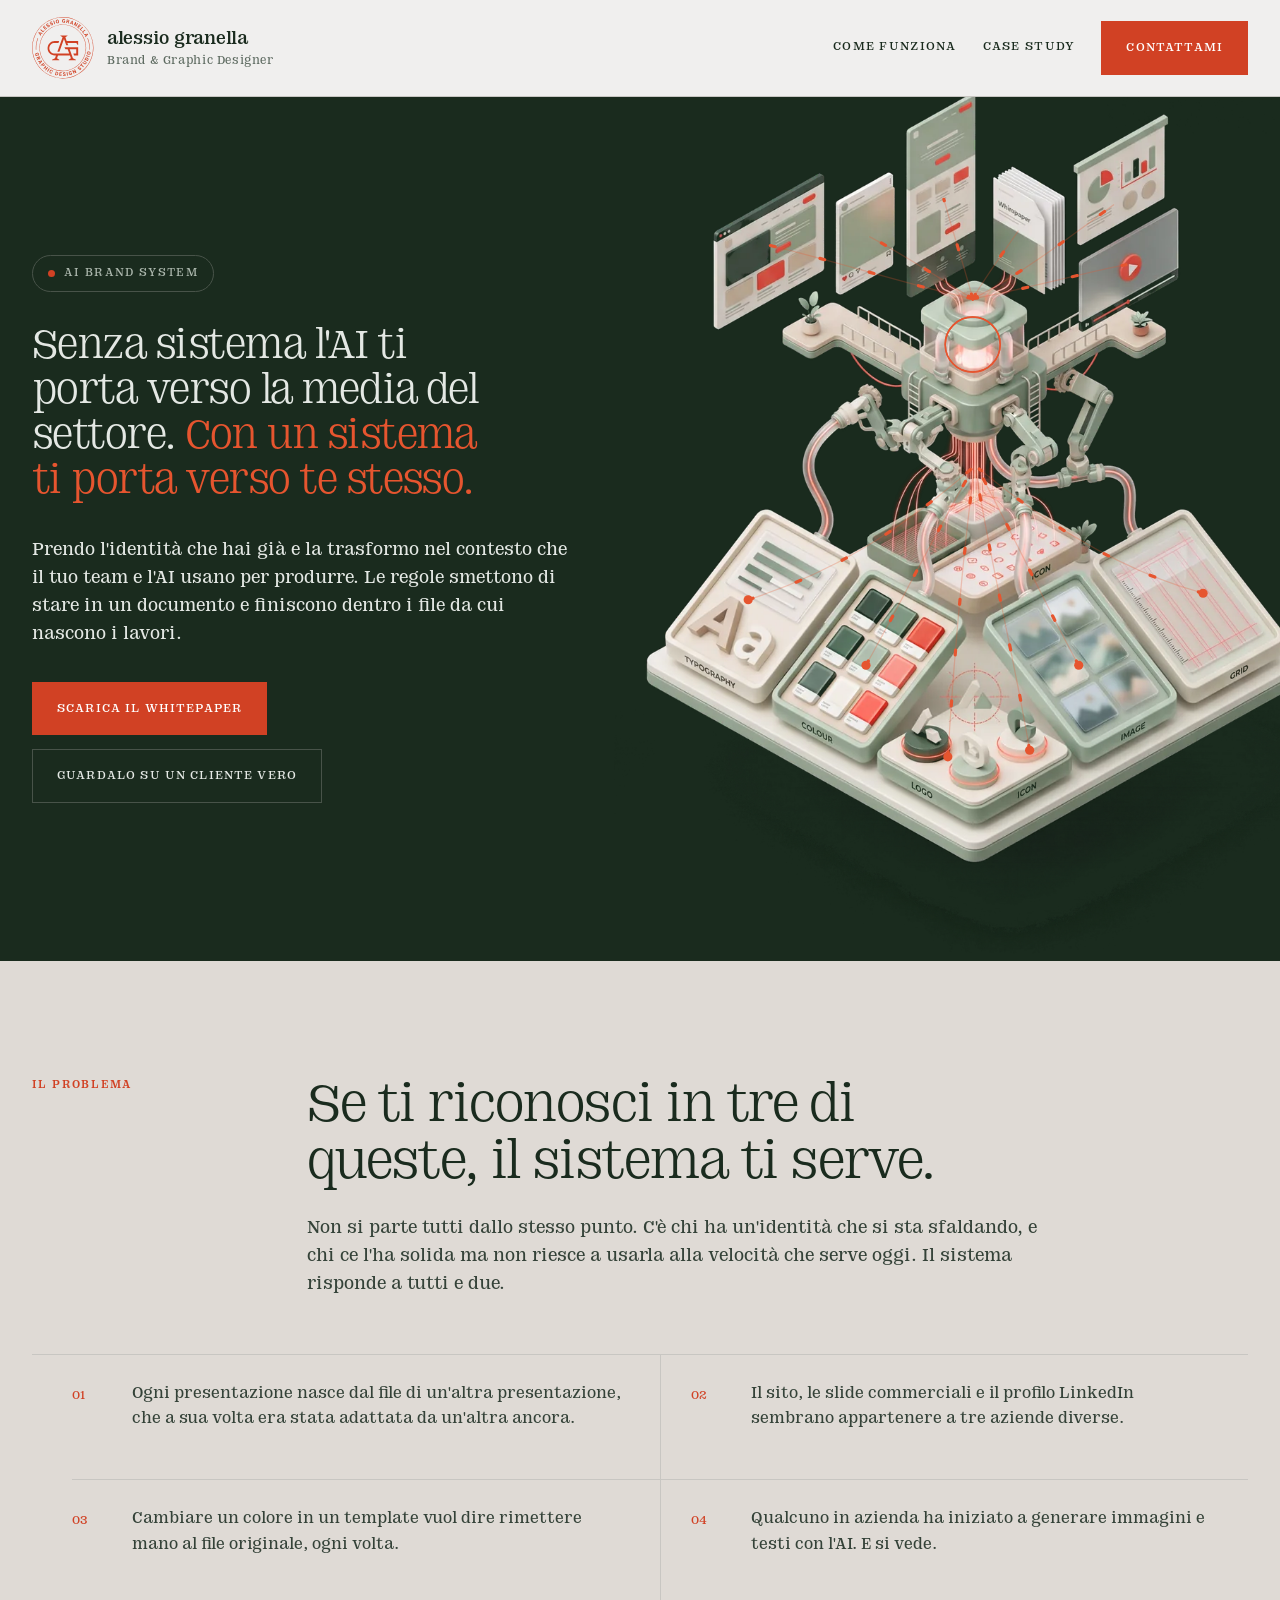
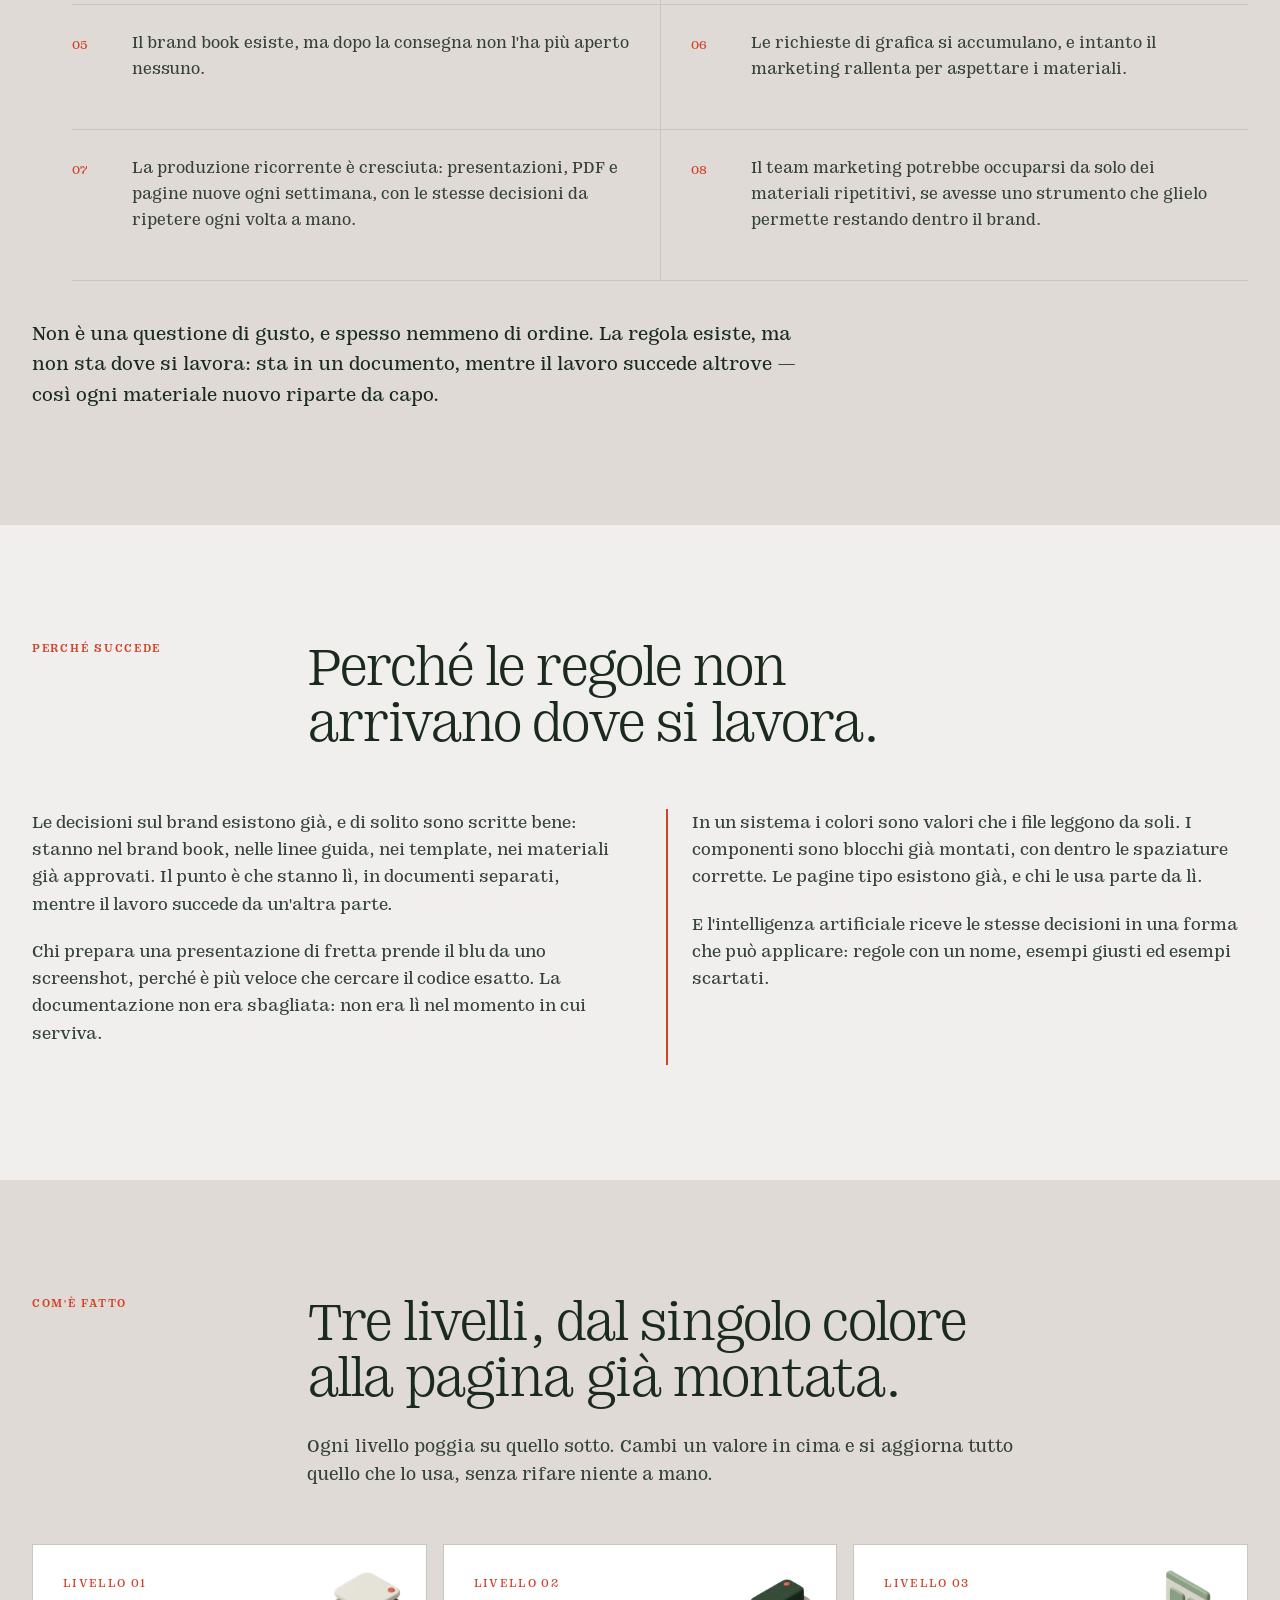
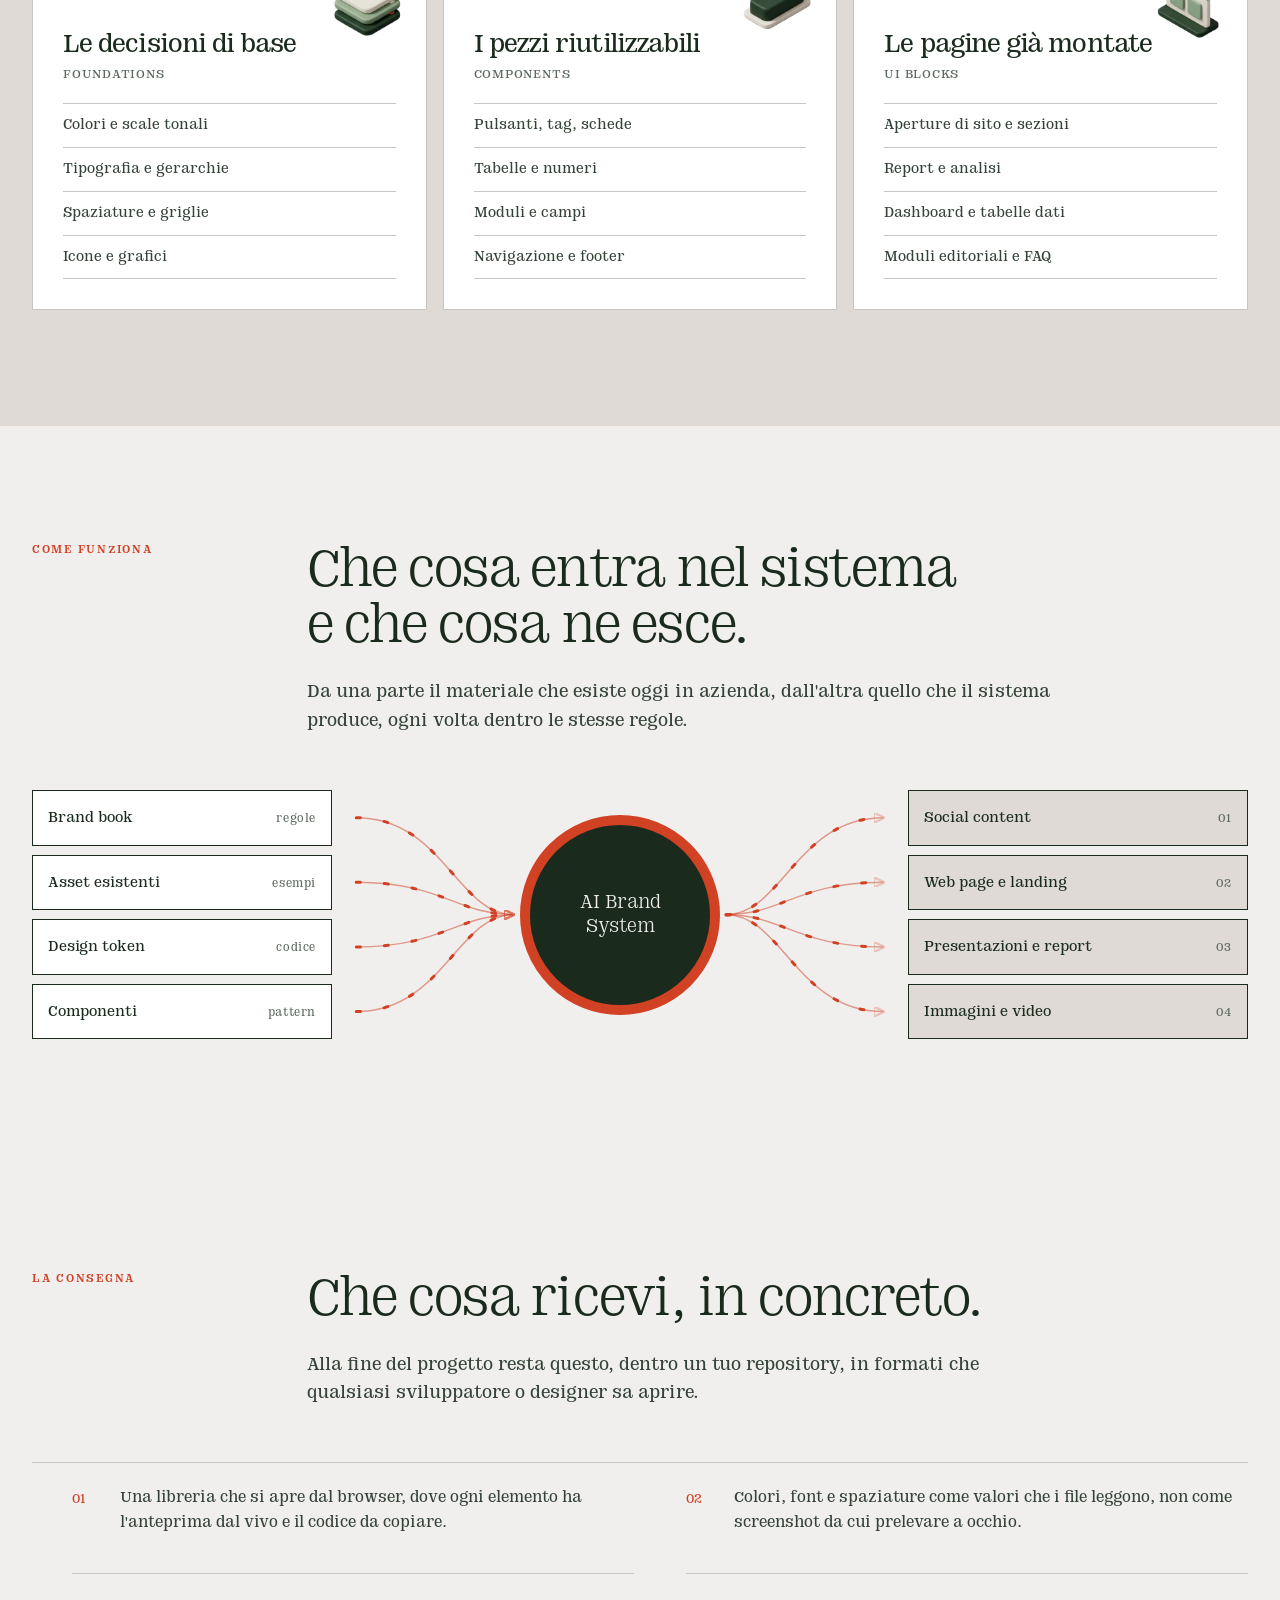
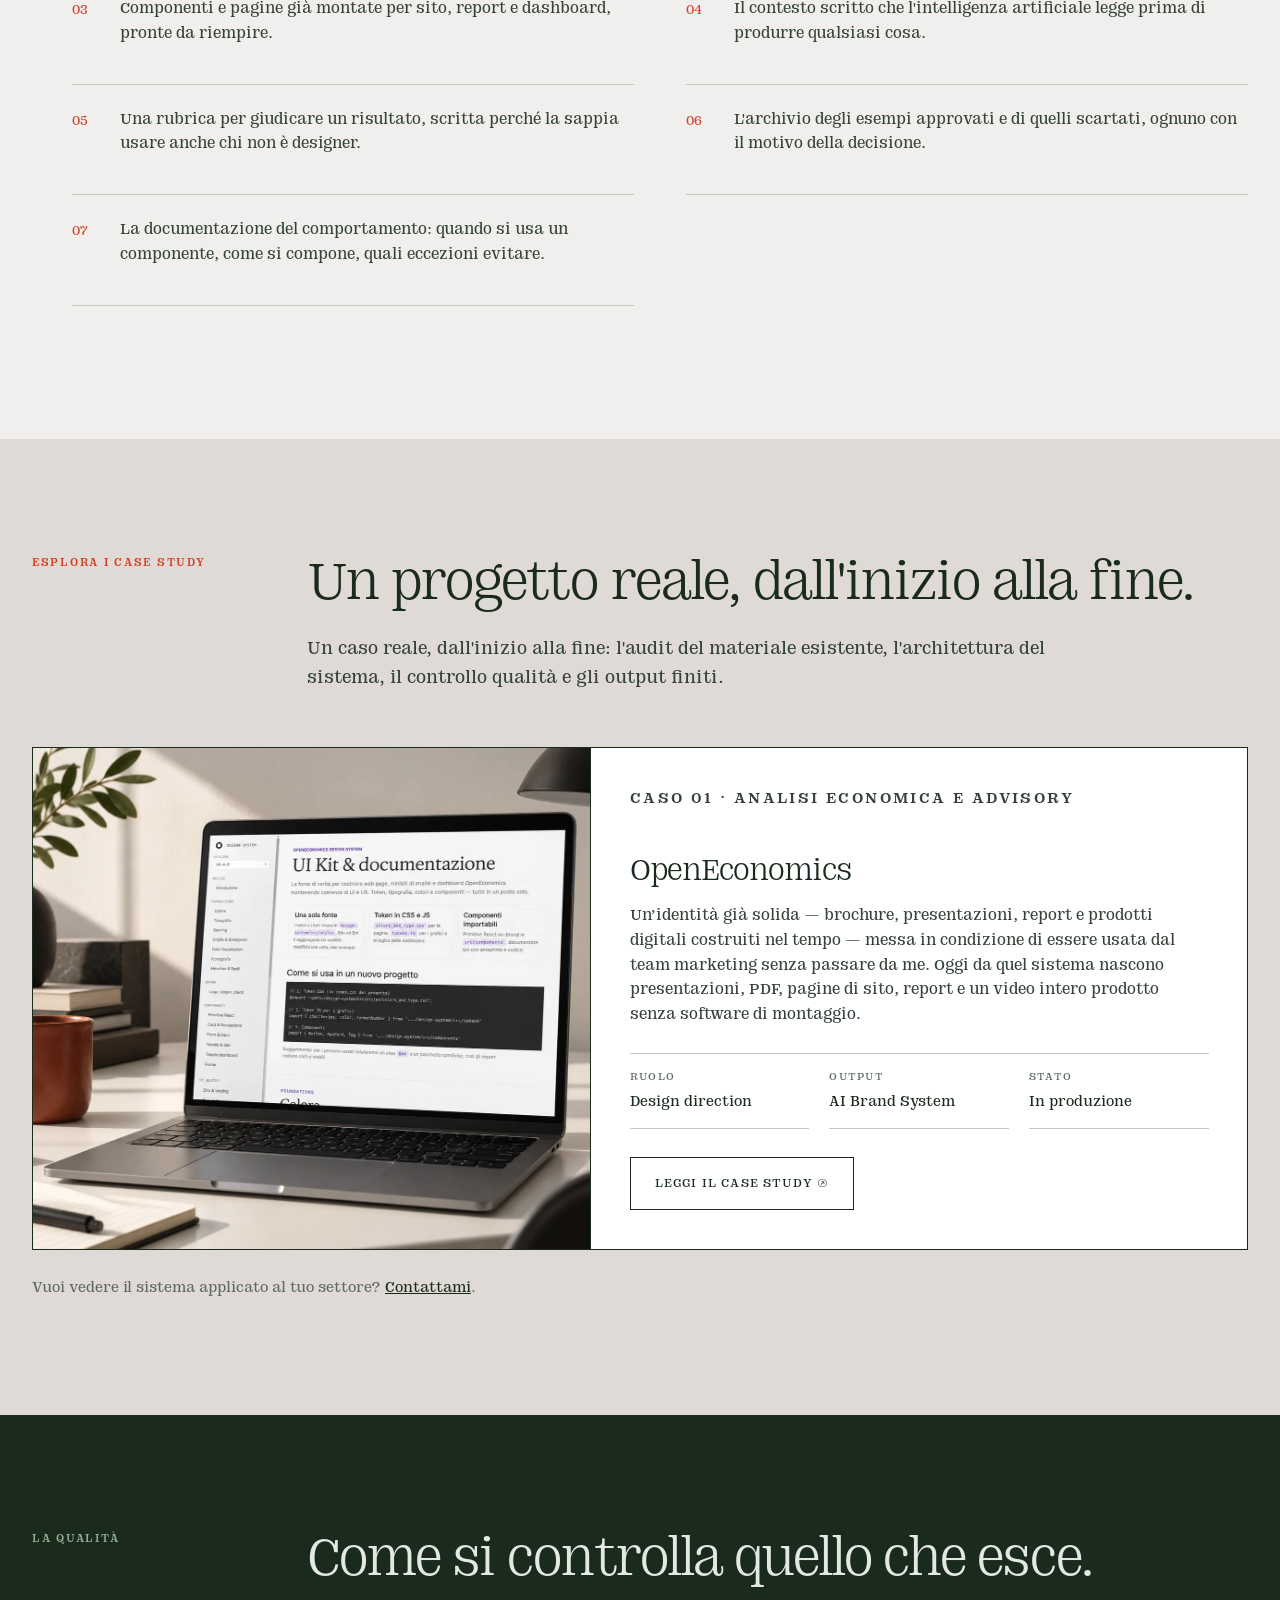
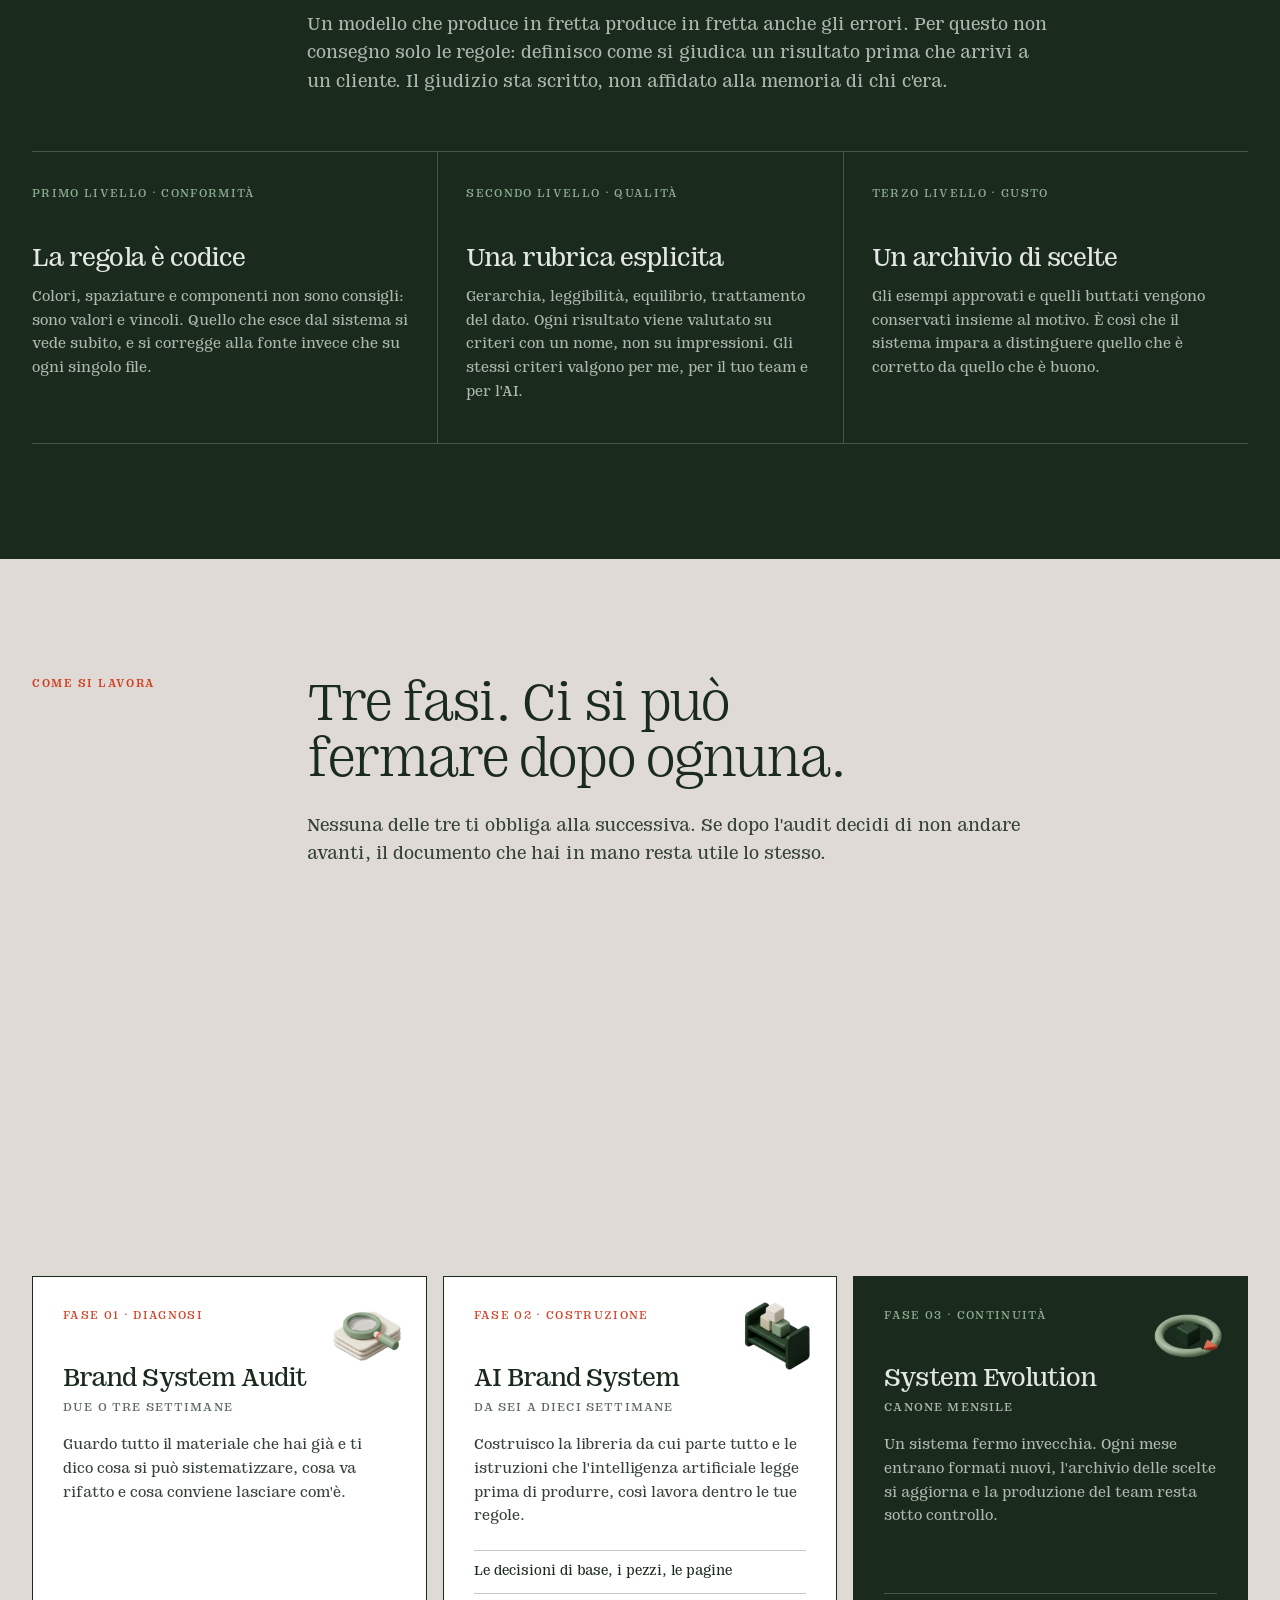
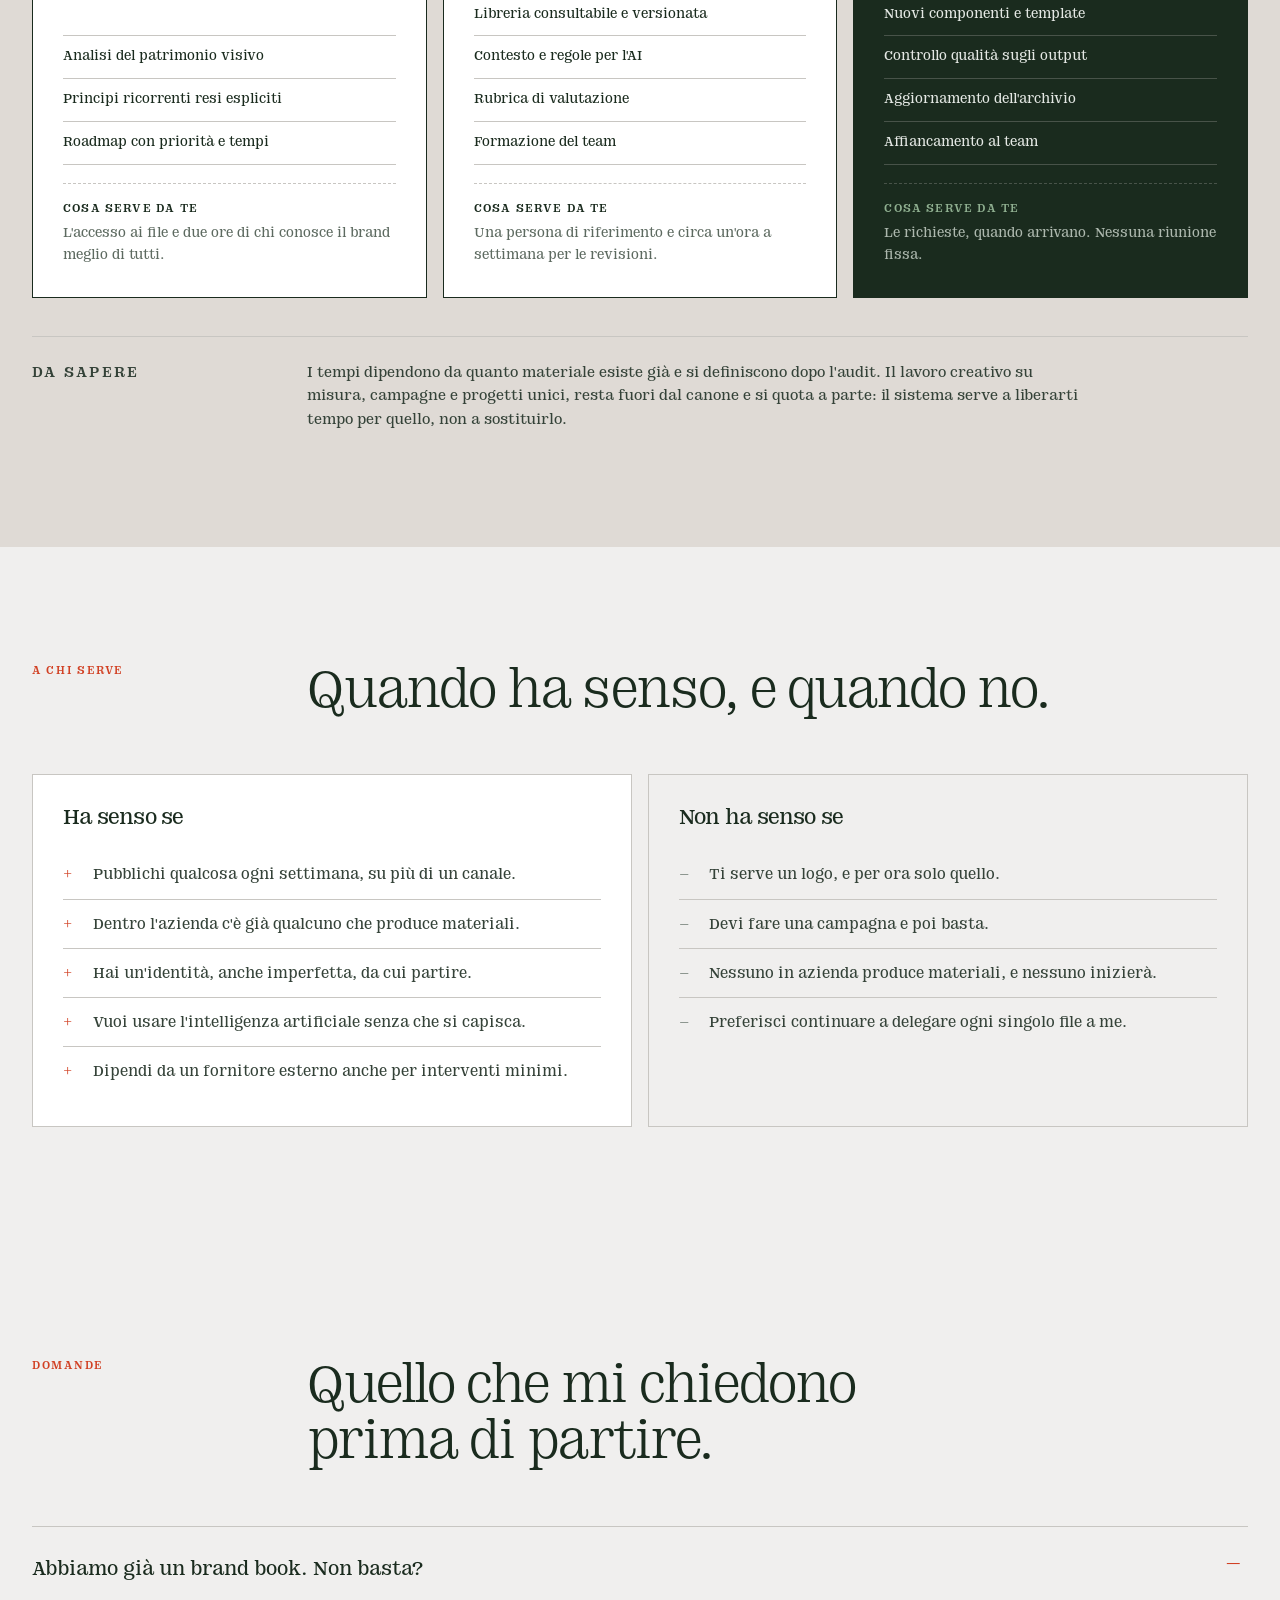
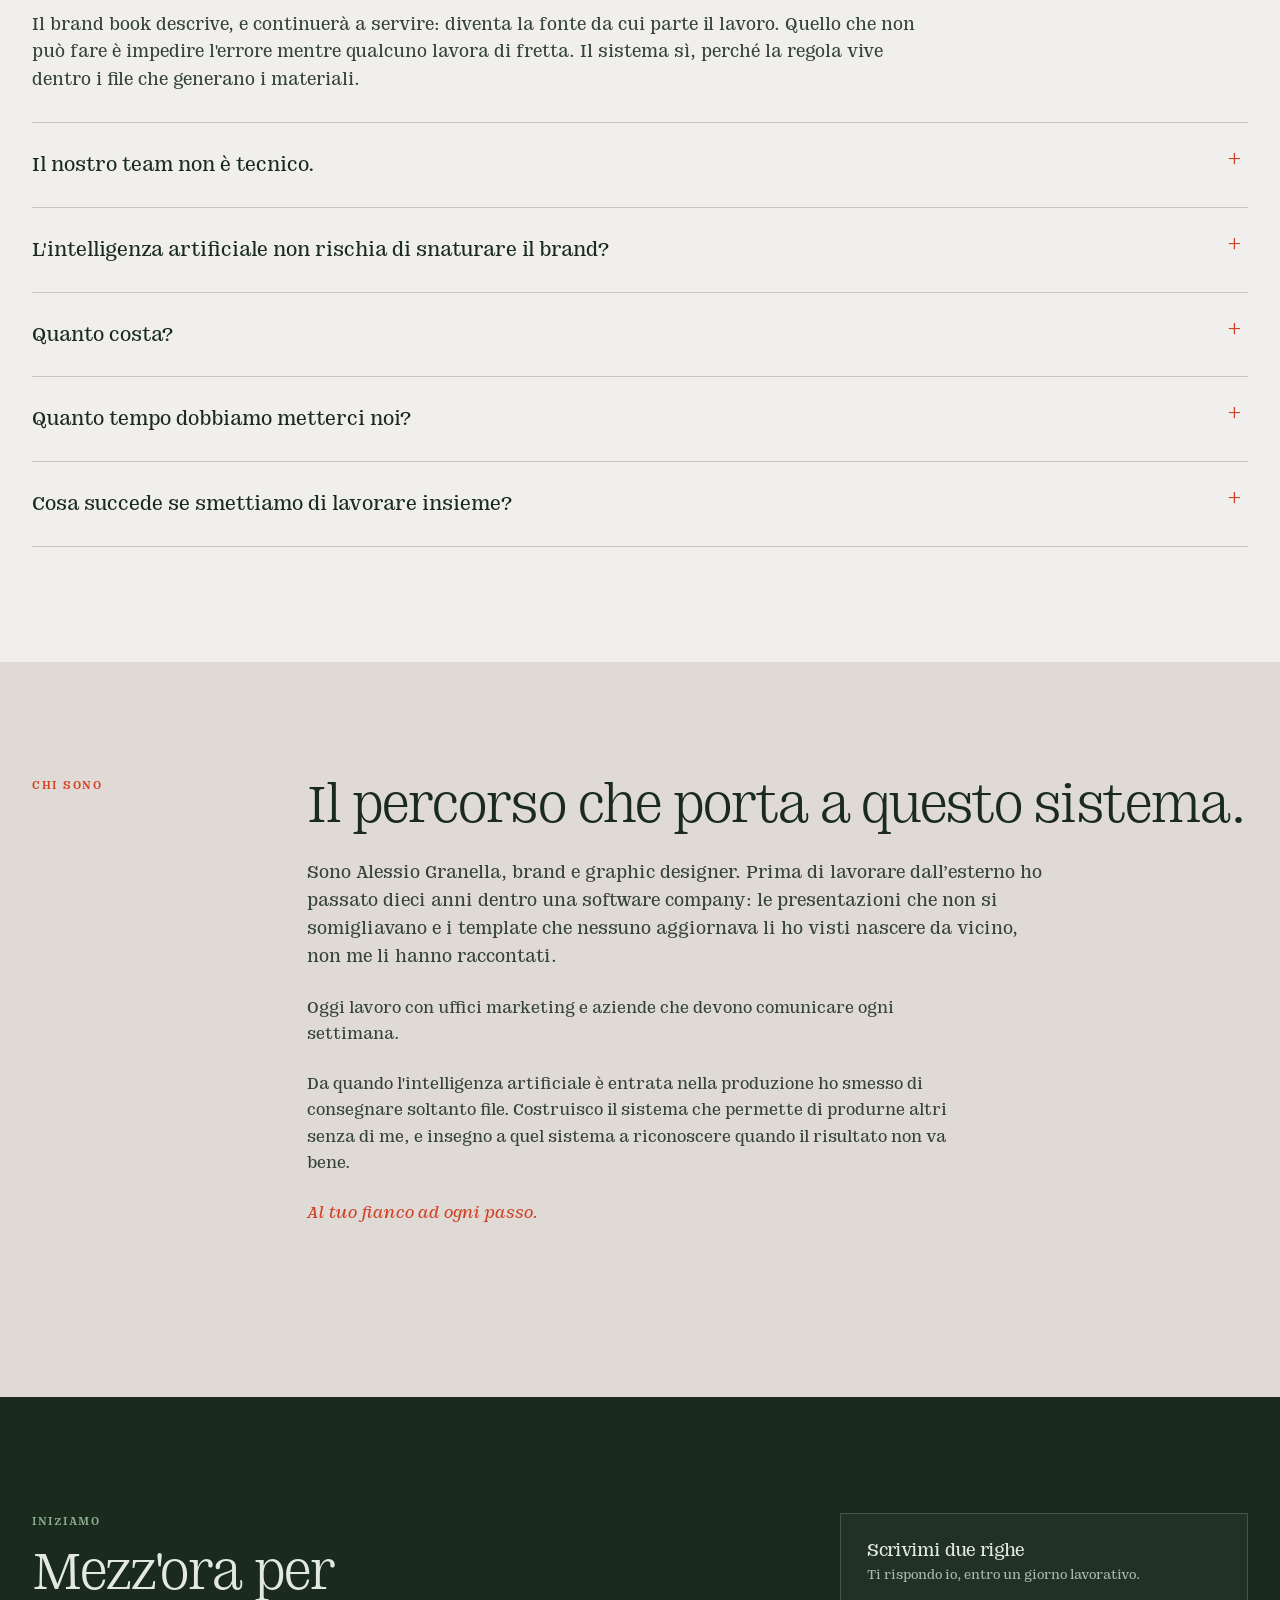
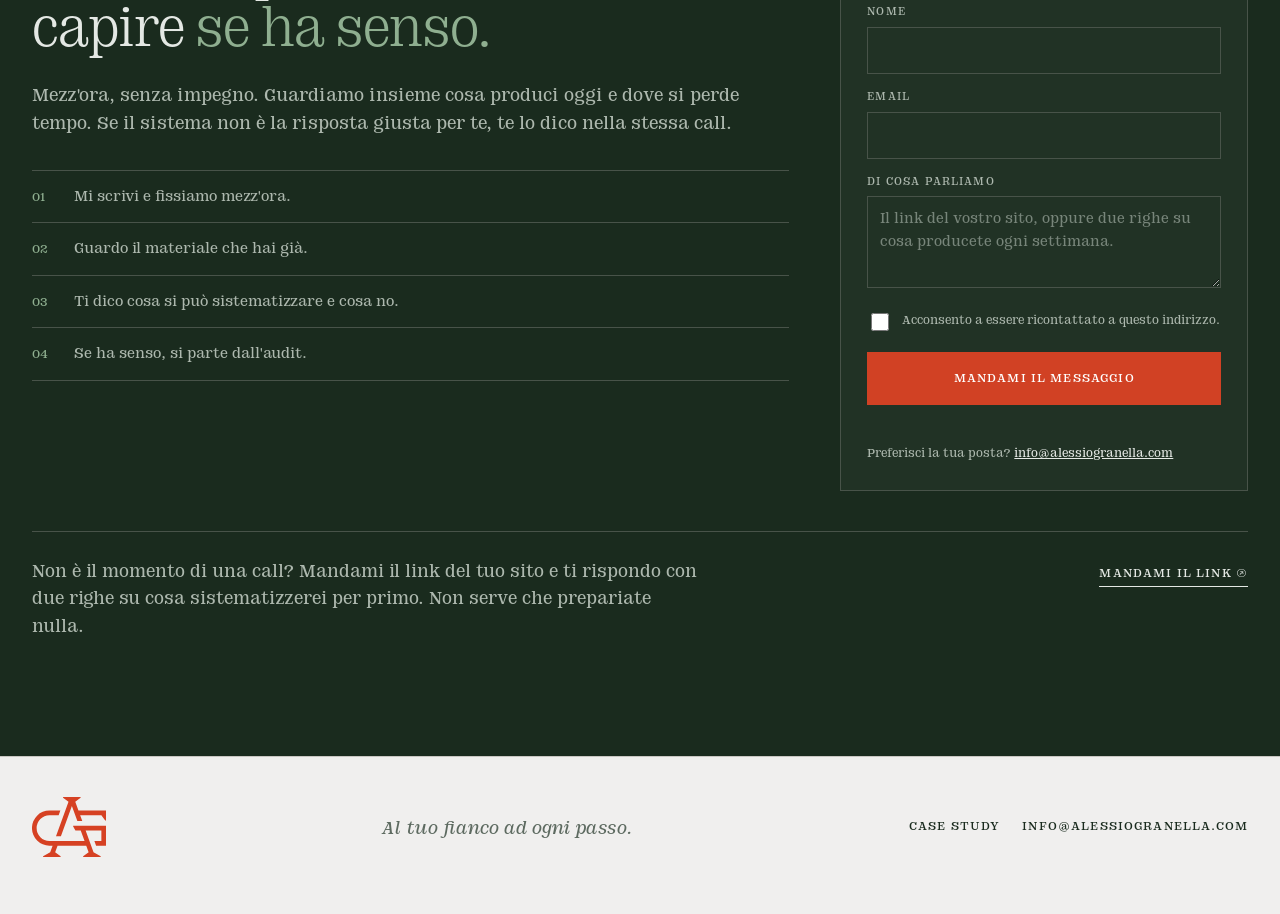
==== commit 0097f5e2: "Le pagine web allineate agli altri asset Mancavano tre pezzi che i PDF avevano gia: - la landing non" ====
--- a/index.html
+++ b/index.html
@@ -343,6 +343,17 @@
 .porte h3{margin:14px 0 8px}
 .porte p{font-size:.95rem;color:var(--body);margin:0}
 @media(max-width:720px){.porte{grid-template-columns:1fr}}
+
+/* le cinque fasi del metodo, in riga sotto lo schema del motore */
+.fasi5{display:grid;grid-template-columns:repeat(5,1fr);gap:0;margin-top:34px;border-top:1px solid var(--line)}
+.fasi5 div{padding:18px 18px 18px 0;border-bottom:1px solid var(--line)}
+.fasi5 div+div{border-left:1px solid var(--line);padding-left:18px}
+.fasi5 b{display:block;color:var(--rust);font-size:.72rem;text-transform:uppercase;letter-spacing:.12em;margin-bottom:8px}
+.fasi5 span{display:block;font-size:.95rem;color:var(--ink)}
+.fasi5 em{display:block;font-style:normal;font-size:.85rem;color:var(--muted);margin-top:4px}
+@media(max-width:1000px){.fasi5{grid-template-columns:repeat(2,1fr)}
+  .fasi5 div+div{border-left:0;padding-left:0}}
+@media(max-width:620px){.fasi5{grid-template-columns:1fr}}
 </style>
 </head>
 <body>
@@ -620,6 +631,13 @@
         <p class="lead">Nessuna delle tre ti obbliga alla successiva. Se dopo l'audit decidi di non andare avanti, il documento che hai in mano resta utile lo stesso.</p>
       </div>
     </div>
+    <div class="fasi5 reveal">
+      <div><b>Fase 01</b><span>Audit</span><em>raccogliere</em></div>
+      <div><b>Fase 02</b><span>Lettura</span><em>comprendere</em></div>
+      <div><b>Fase 03</b><span>Codifica</span><em>codificare</em></div>
+      <div><b>Fase 04</b><span>Attivazione</span><em>attivare</em></div>
+      <div><b>Fase 05</b><span>Formazione</span><em>trasferire</em></div>
+    </div>
     <div class="porte reveal">
       <article>
         <small>Punto di partenza 01</small>
@@ -648,7 +666,7 @@
         <h3>AI Brand System</h3>
         <p class="when">Da sei a dieci settimane</p>
         <p>Costruisco la libreria da cui parte tutto e le istruzioni che l'intelligenza artificiale legge prima di produrre, così lavora dentro le tue regole.</p>
-        <ul><li>Le decisioni di base, i pezzi, le pagine</li><li>Libreria consultabile e versionata</li><li>Contesto e regole per l'AI</li><li>Rubrica di valutazione</li></ul>
+        <ul><li>Le decisioni di base, i pezzi, le pagine</li><li>Libreria consultabile e versionata</li><li>Contesto e regole per l'AI</li><li>Rubrica di valutazione</li><li>Formazione del team</li></ul>
         <p class="need"><b>Cosa serve da te</b>Una persona di riferimento e circa un'ora a settimana per le revisioni.</p>
       </article>
       <article class="phase key">
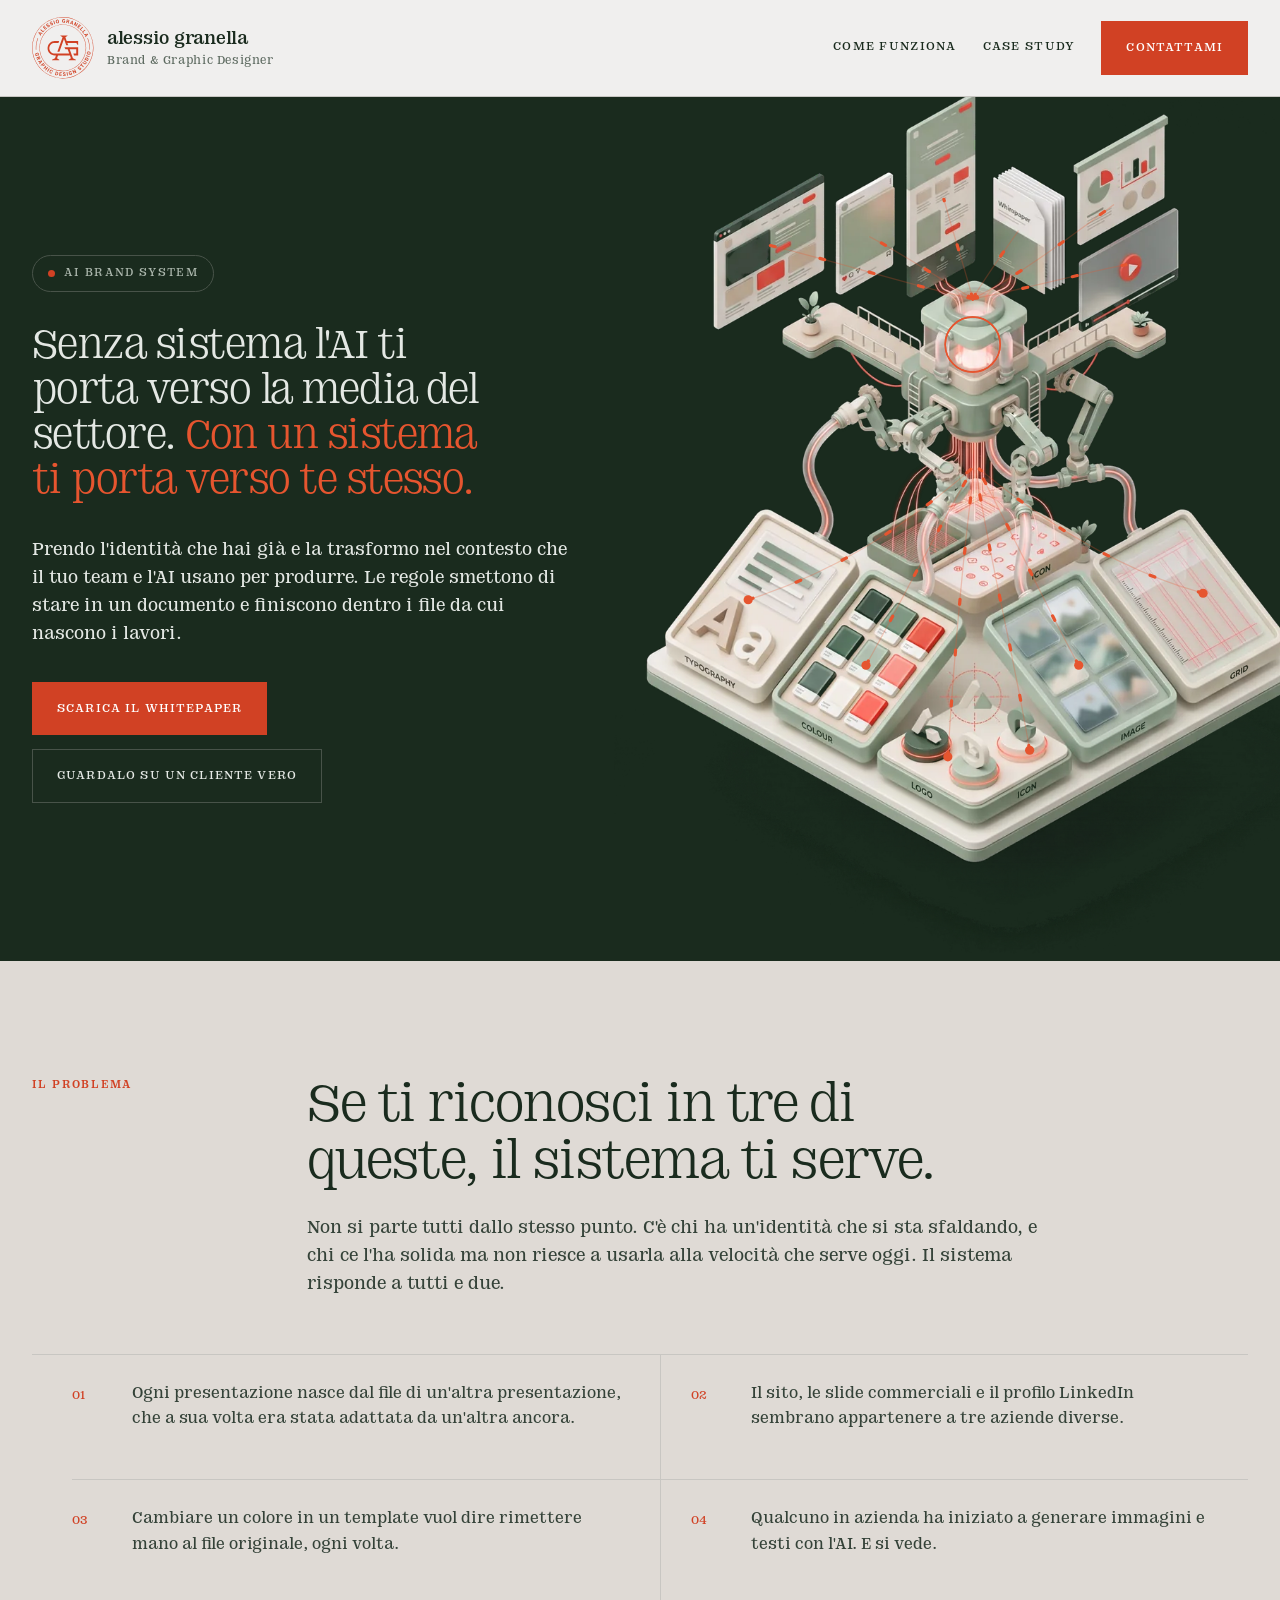
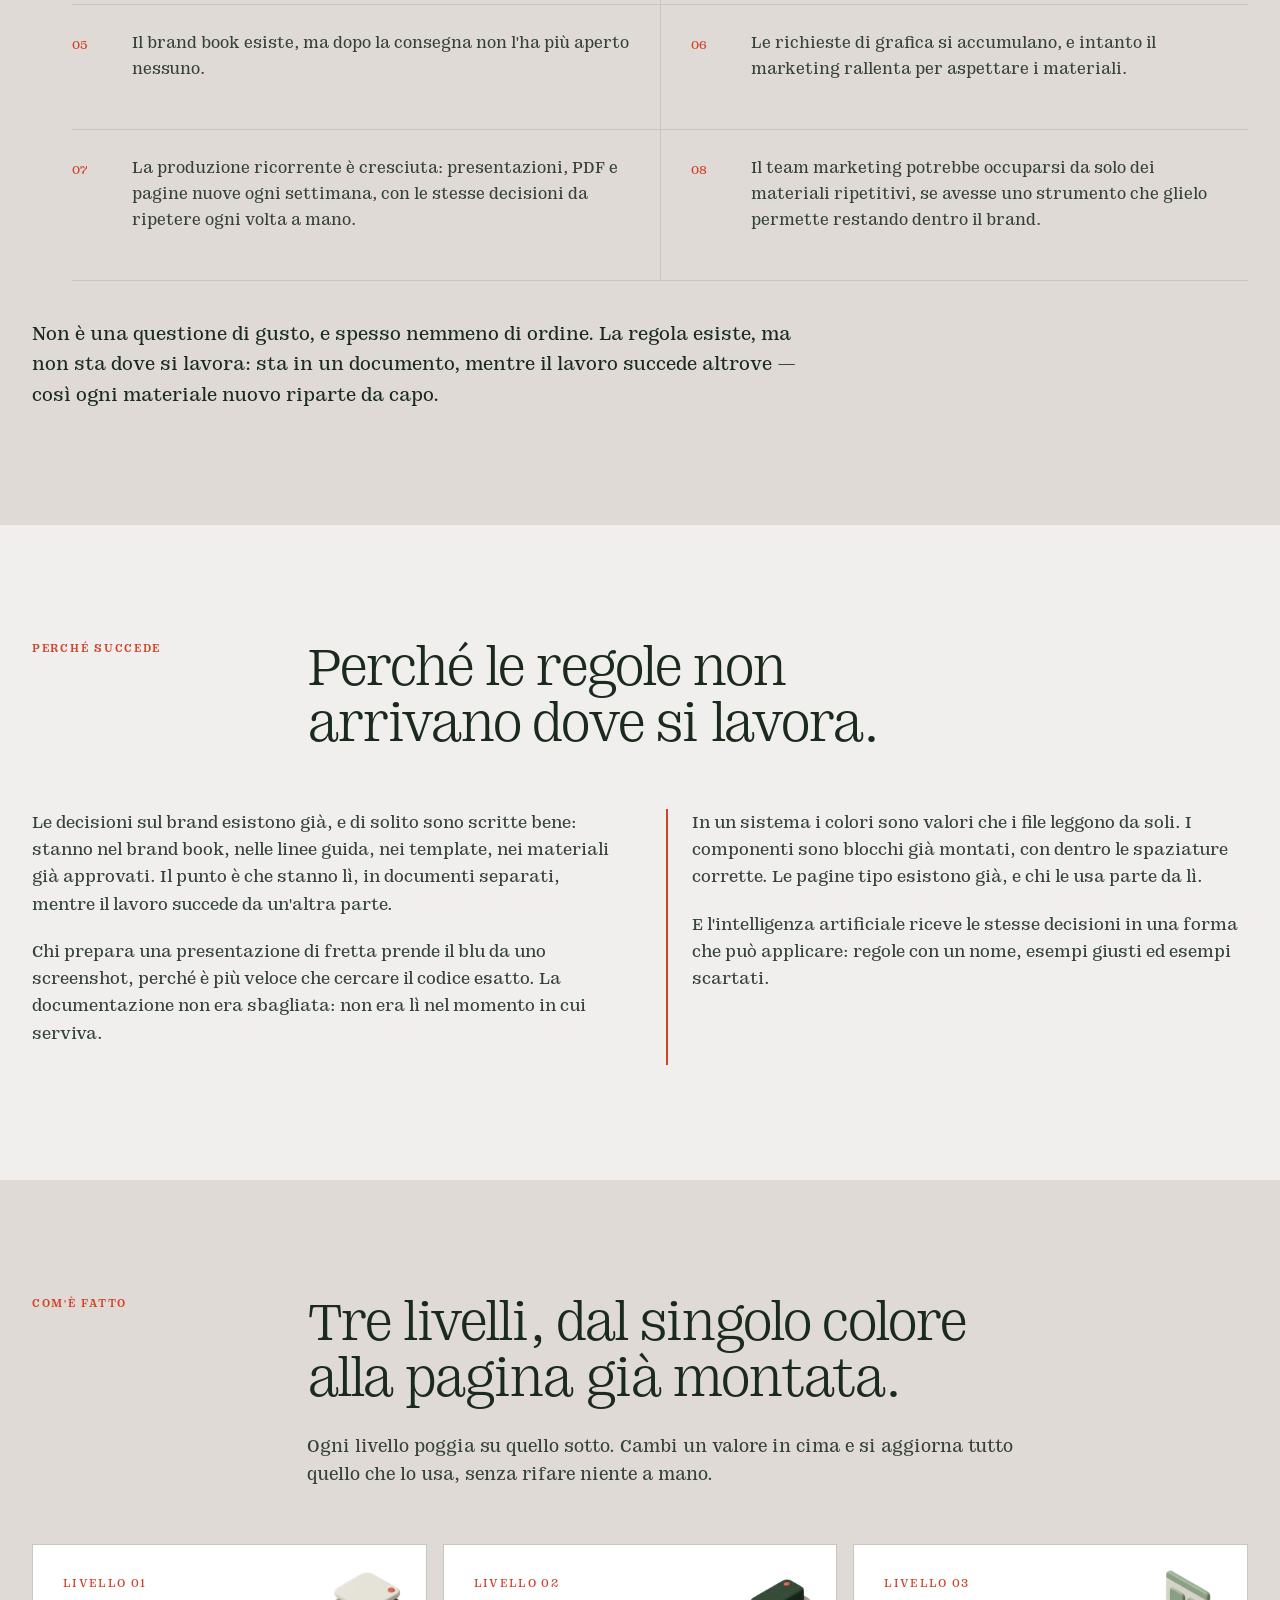
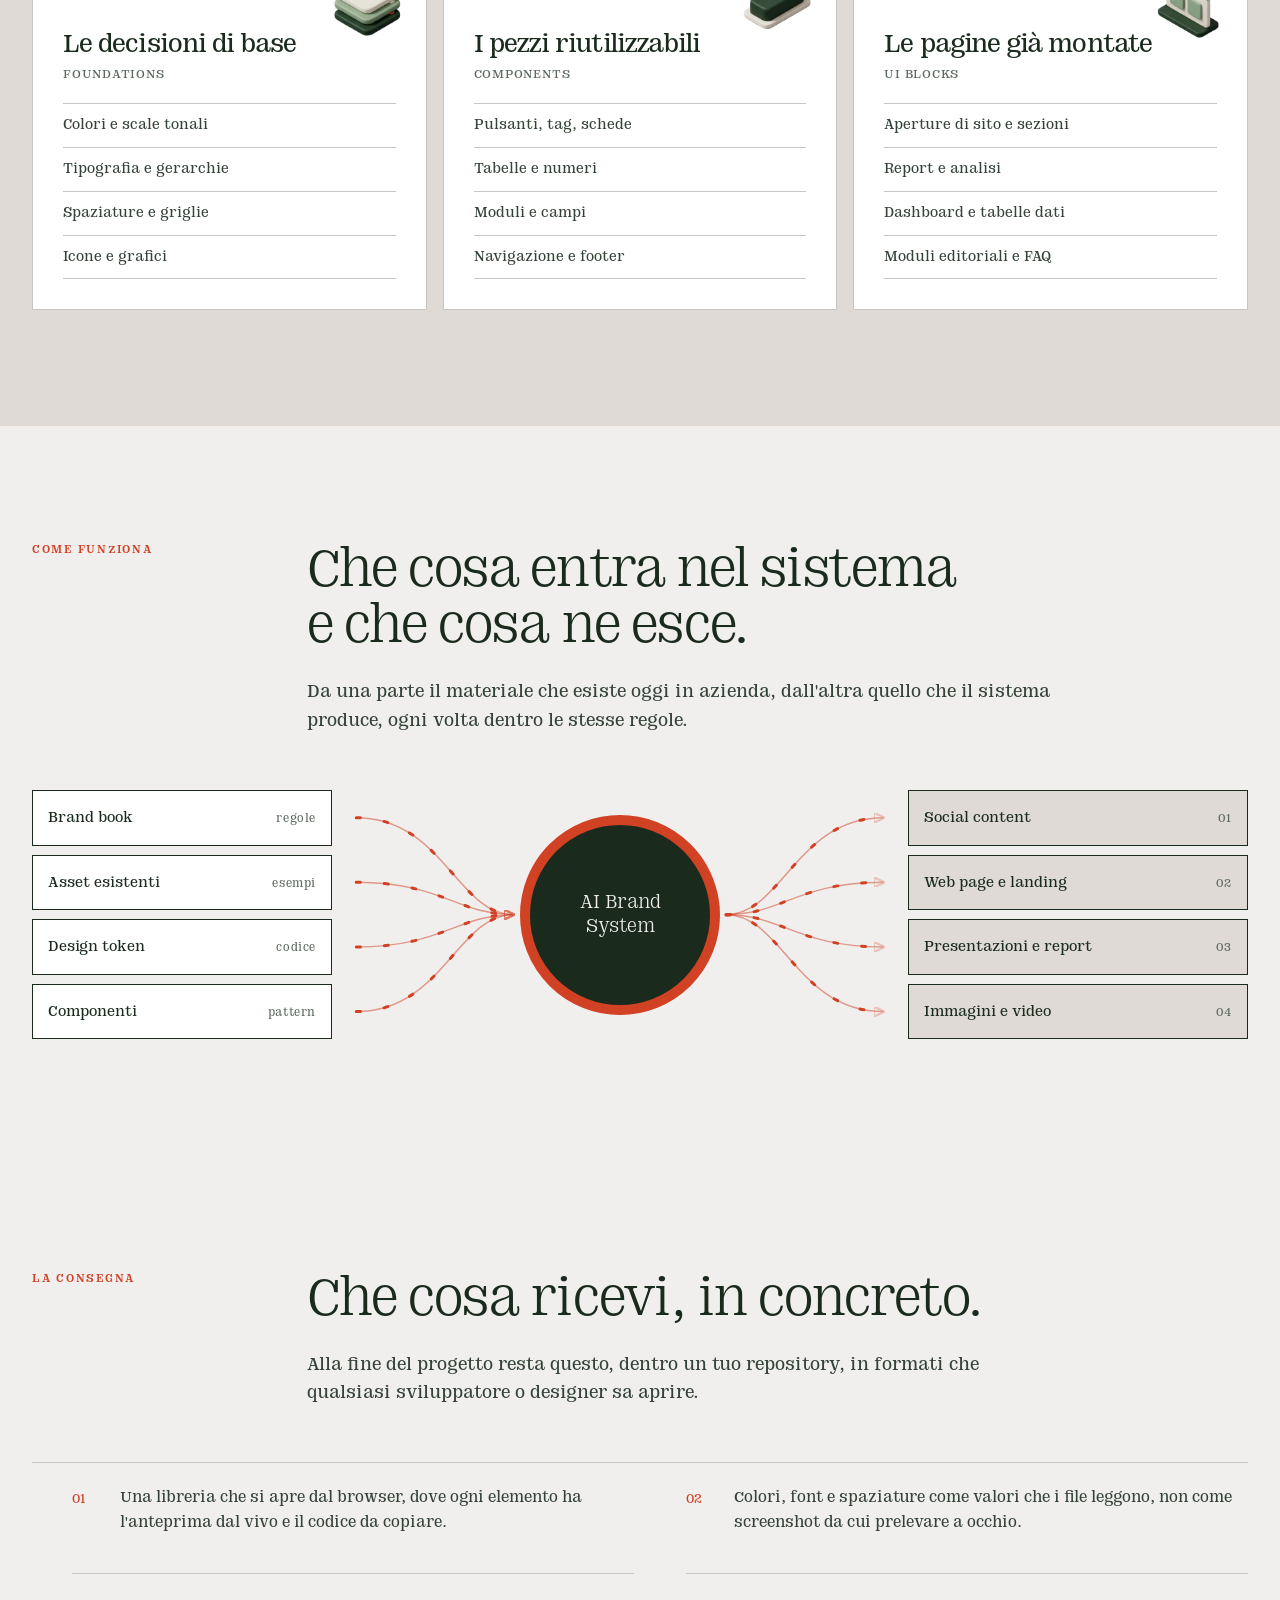
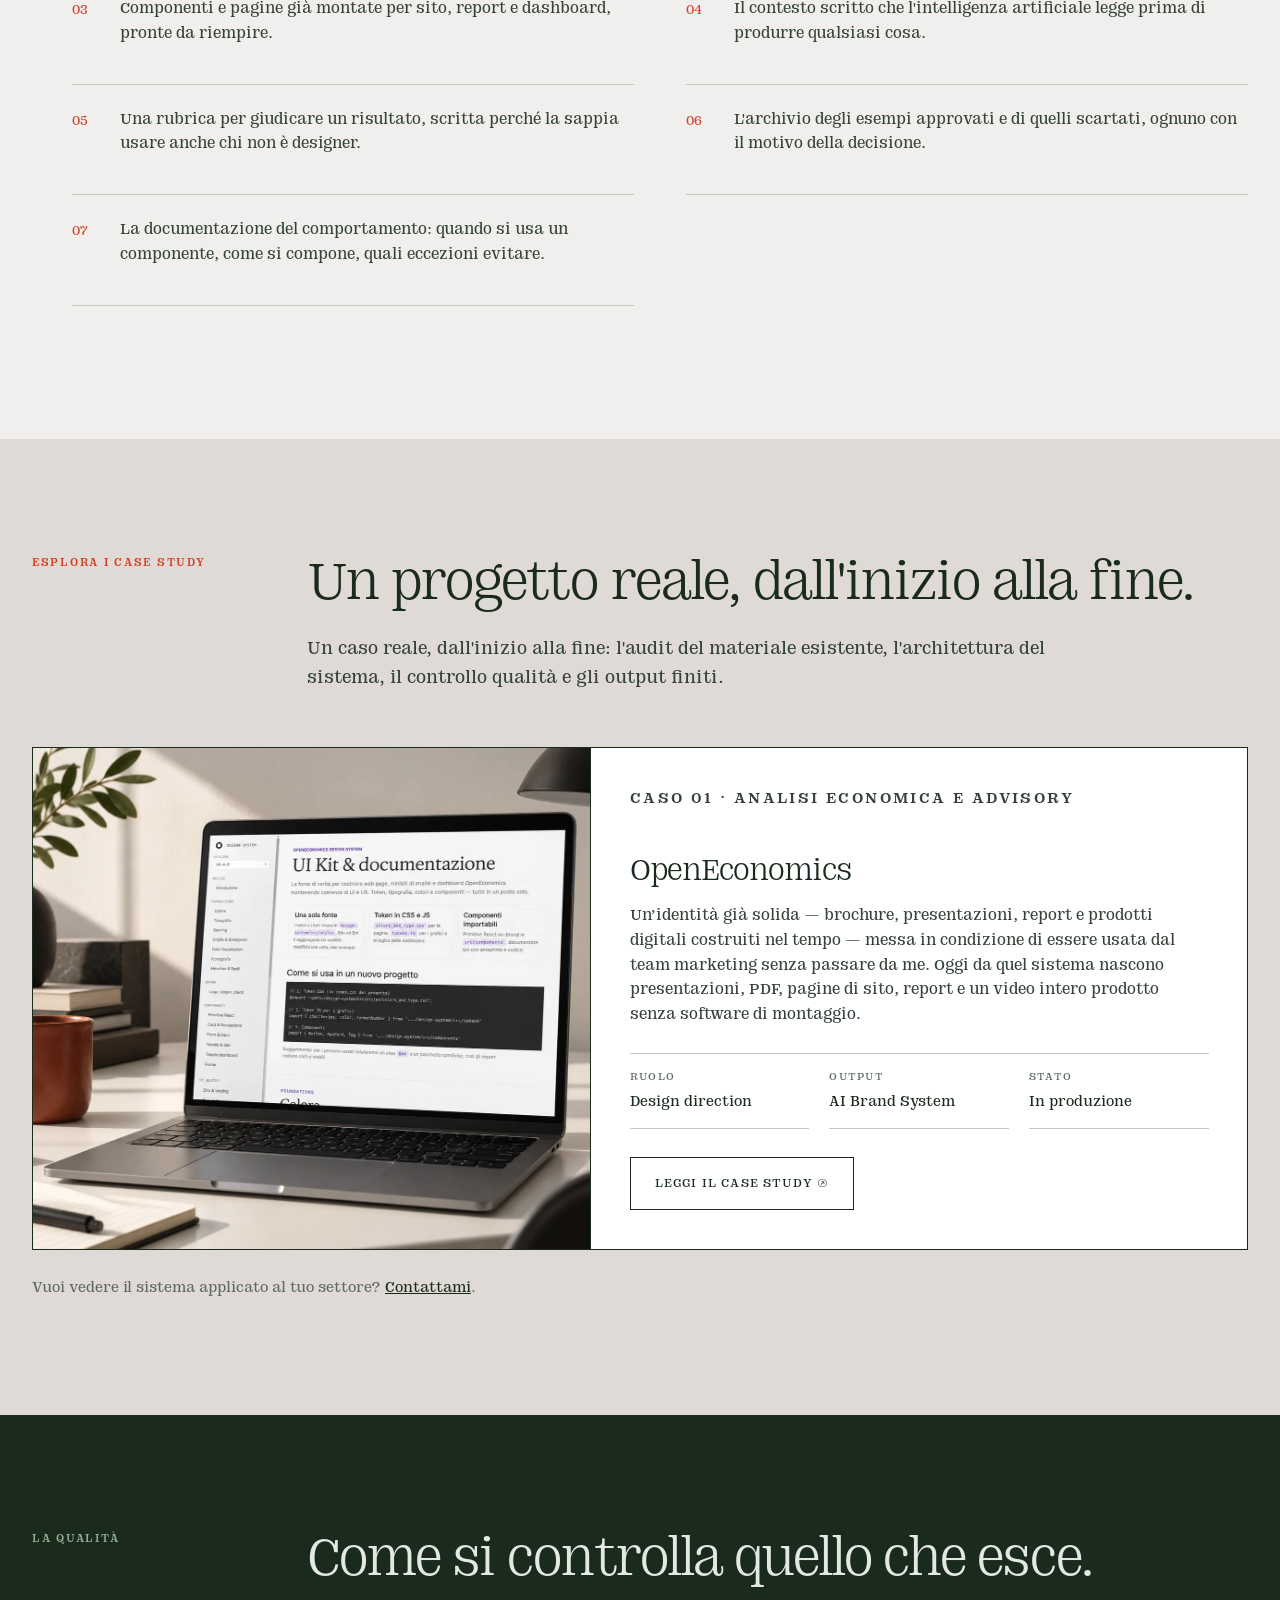
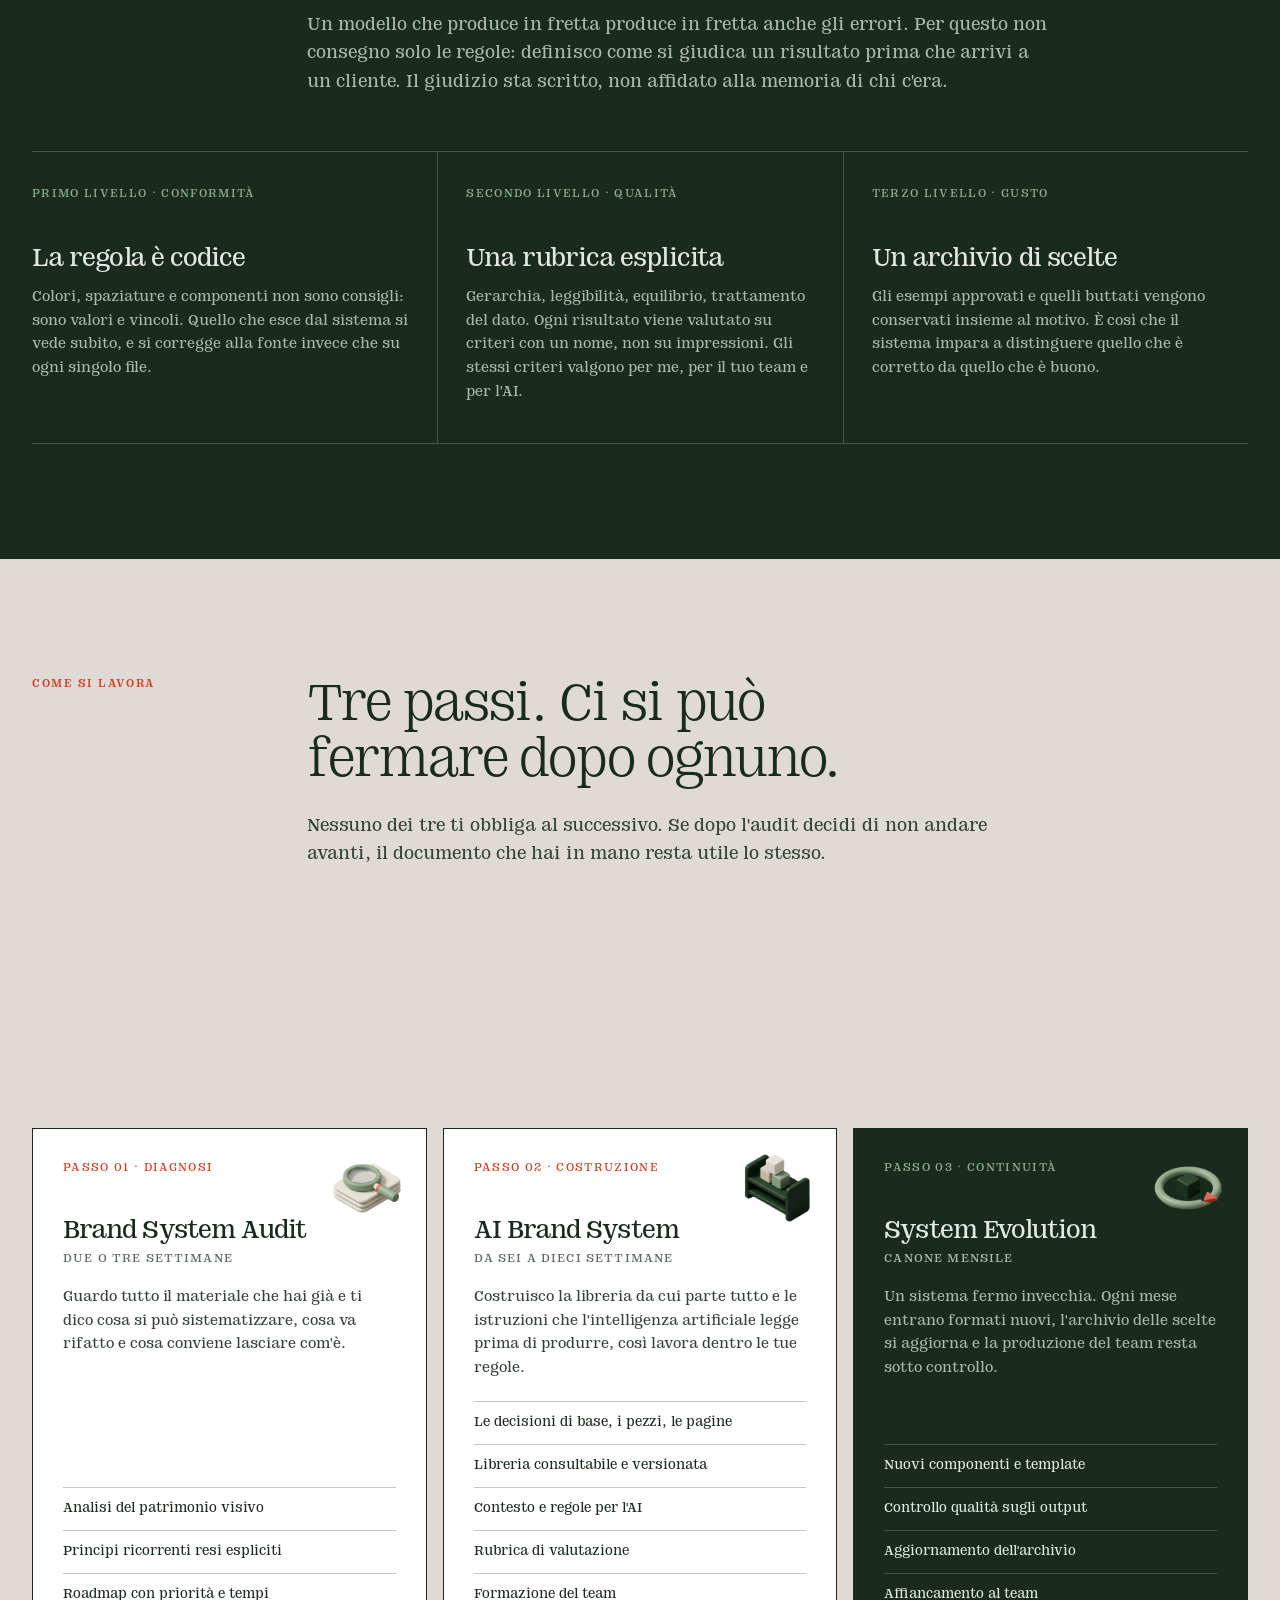
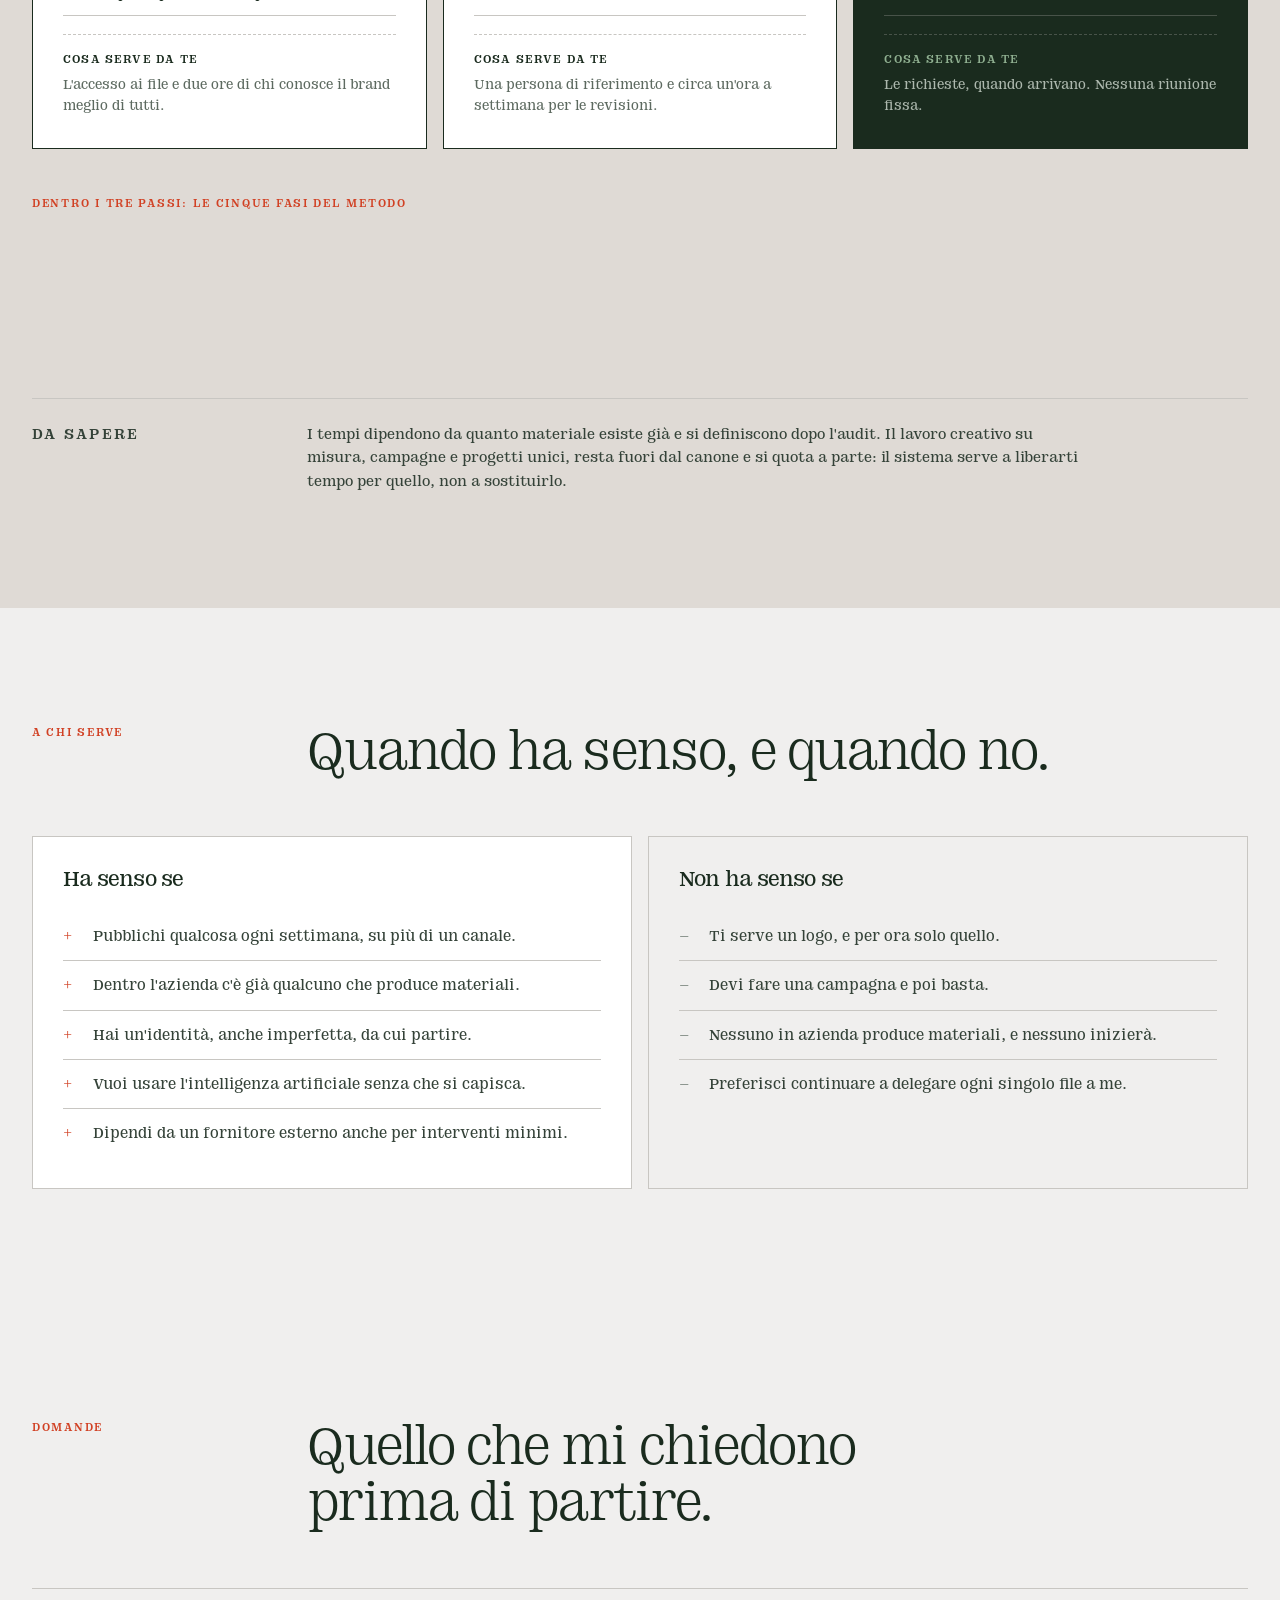
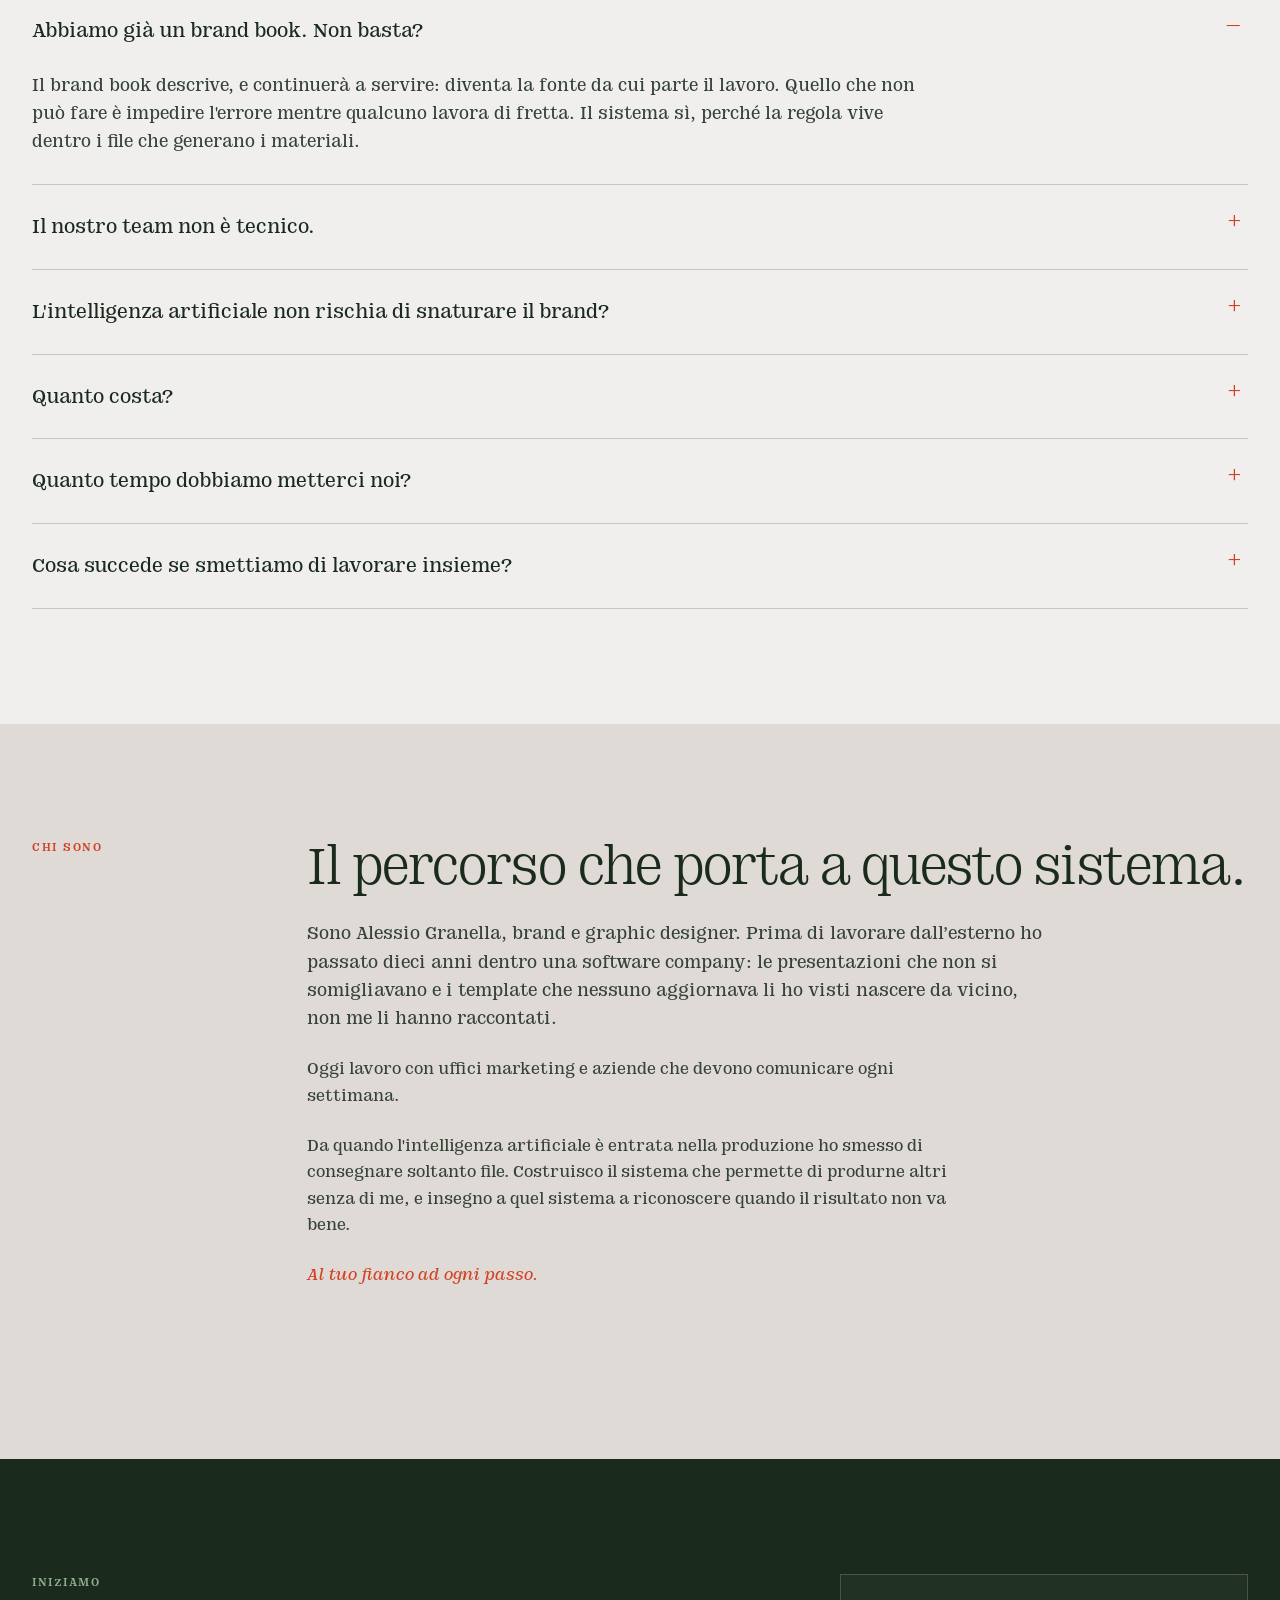
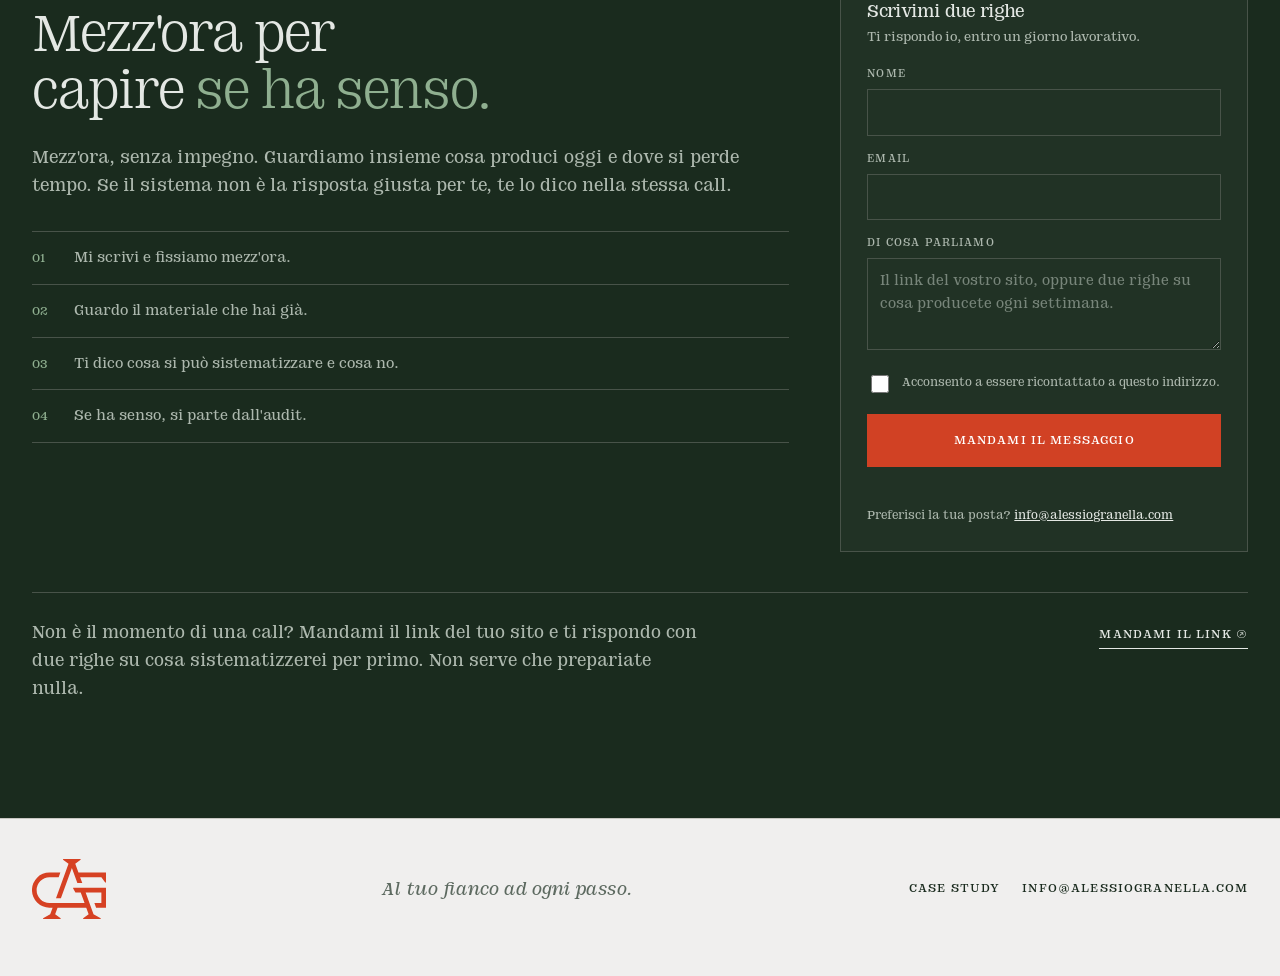
==== commit a0b72047: "Separati i due piani: tre passi del percorso, cinque fasi del metodo Nella stessa sezione convivevan" ====
--- a/index.html
+++ b/index.html
@@ -627,10 +627,52 @@
     <div class="head">
       <p class="eyebrow">Come si lavora</p>
       <div class="head-copy">
-        <h2>Tre fasi. Ci si può fermare dopo ognuna.</h2>
-        <p class="lead">Nessuna delle tre ti obbliga alla successiva. Se dopo l'audit decidi di non andare avanti, il documento che hai in mano resta utile lo stesso.</p>
-      </div>
-    </div>
+        <h2>Tre passi. Ci si può fermare dopo ognuno.</h2>
+        <p class="lead">Nessuno dei tre ti obbliga al successivo. Se dopo l'audit decidi di non andare avanti, il documento che hai in mano resta utile lo stesso.</p>
+      </div>
+    </div>
+    <div class="porte reveal">
+      <article>
+        <small>Punto di partenza 01</small>
+        <h3>L&#8217;identit&#224; esiste gi&#224;</h3>
+        <p>Parto dal materiale che hai: brand book, sito, presentazioni, report. Ne ricavo le regole che gi&#224; segui senza averle scritte, e le trasformo in un sistema che il team pu&#242; usare. &#200; il percorso pi&#249; frequente.</p>
+      </article>
+      <article>
+        <small>Punto di partenza 02</small>
+        <h3>L&#8217;identit&#224; &#232; da creare o rinnovare</h3>
+        <p>Progetto il linguaggio visivo e lo costruisco gi&#224; come sistema operativo. Vale per un nuovo prodotto, uno spin-off o un rebranding: gli strumenti nascono insieme all&#8217;identit&#224;, invece di arrivare anni dopo.</p>
+      </article>
+    </div>
+    <div class="phases">
+      <article class="phase">
+        <img class="ico" src="assets/icona-audit.webp" alt="" aria-hidden="true">
+        <small>Passo 01 · Diagnosi</small>
+        <h3>Brand System Audit</h3>
+        <p class="when">Due o tre settimane</p>
+        <p>Guardo tutto il materiale che hai già e ti dico cosa si può sistematizzare, cosa va rifatto e cosa conviene lasciare com'è.</p>
+        <ul><li>Analisi del patrimonio visivo</li><li>Principi ricorrenti resi espliciti</li><li>Roadmap con priorità e tempi</li></ul>
+        <p class="need"><b>Cosa serve da te</b>L'accesso ai file e due ore di chi conosce il brand meglio di tutti.</p>
+      </article>
+      <article class="phase">
+        <img class="ico" src="assets/icona-setup.webp" alt="" aria-hidden="true">
+        <small>Passo 02 · Costruzione</small>
+        <h3>AI Brand System</h3>
+        <p class="when">Da sei a dieci settimane</p>
+        <p>Costruisco la libreria da cui parte tutto e le istruzioni che l'intelligenza artificiale legge prima di produrre, così lavora dentro le tue regole.</p>
+        <ul><li>Le decisioni di base, i pezzi, le pagine</li><li>Libreria consultabile e versionata</li><li>Contesto e regole per l'AI</li><li>Rubrica di valutazione</li><li>Formazione del team</li></ul>
+        <p class="need"><b>Cosa serve da te</b>Una persona di riferimento e circa un'ora a settimana per le revisioni.</p>
+      </article>
+      <article class="phase key">
+        <img class="ico" src="assets/icona-evoluzione.webp" alt="" aria-hidden="true">
+        <small>Passo 03 · Continuità</small>
+        <h3>System Evolution</h3>
+        <p class="when">Canone mensile</p>
+        <p>Un sistema fermo invecchia. Ogni mese entrano formati nuovi, l'archivio delle scelte si aggiorna e la produzione del team resta sotto controllo.</p>
+        <ul><li>Nuovi componenti e template</li><li>Controllo qualità sugli output</li><li>Aggiornamento dell'archivio</li><li>Affiancamento al team</li></ul>
+        <p class="need"><b>Cosa serve da te</b>Le richieste, quando arrivano. Nessuna riunione fissa.</p>
+      </article>
+    </div>
+    <p class="eyebrow" style="margin-top:46px">Dentro i tre passi: le cinque fasi del metodo</p>
     <div class="fasi5 reveal">
       <div><b>Fase 01</b><span>Audit</span><em>raccogliere</em></div>
       <div><b>Fase 02</b><span>Lettura</span><em>comprendere</em></div>
@@ -638,47 +680,7 @@
       <div><b>Fase 04</b><span>Attivazione</span><em>attivare</em></div>
       <div><b>Fase 05</b><span>Formazione</span><em>trasferire</em></div>
     </div>
-    <div class="porte reveal">
-      <article>
-        <small>Punto di partenza 01</small>
-        <h3>L&#8217;identit&#224; esiste gi&#224;</h3>
-        <p>Parto dal materiale che hai: brand book, sito, presentazioni, report. Ne ricavo le regole che gi&#224; segui senza averle scritte, e le trasformo in un sistema che il team pu&#242; usare. &#200; il percorso pi&#249; frequente.</p>
-      </article>
-      <article>
-        <small>Punto di partenza 02</small>
-        <h3>L&#8217;identit&#224; &#232; da creare o rinnovare</h3>
-        <p>Progetto il linguaggio visivo e lo costruisco gi&#224; come sistema operativo. Vale per un nuovo prodotto, uno spin-off o un rebranding: gli strumenti nascono insieme all&#8217;identit&#224;, invece di arrivare anni dopo.</p>
-      </article>
-    </div>
-    <div class="phases">
-      <article class="phase">
-        <img class="ico" src="assets/icona-audit.webp" alt="" aria-hidden="true">
-        <small>Fase 01 · Diagnosi</small>
-        <h3>Brand System Audit</h3>
-        <p class="when">Due o tre settimane</p>
-        <p>Guardo tutto il materiale che hai già e ti dico cosa si può sistematizzare, cosa va rifatto e cosa conviene lasciare com'è.</p>
-        <ul><li>Analisi del patrimonio visivo</li><li>Principi ricorrenti resi espliciti</li><li>Roadmap con priorità e tempi</li></ul>
-        <p class="need"><b>Cosa serve da te</b>L'accesso ai file e due ore di chi conosce il brand meglio di tutti.</p>
-      </article>
-      <article class="phase">
-        <img class="ico" src="assets/icona-setup.webp" alt="" aria-hidden="true">
-        <small>Fase 02 · Costruzione</small>
-        <h3>AI Brand System</h3>
-        <p class="when">Da sei a dieci settimane</p>
-        <p>Costruisco la libreria da cui parte tutto e le istruzioni che l'intelligenza artificiale legge prima di produrre, così lavora dentro le tue regole.</p>
-        <ul><li>Le decisioni di base, i pezzi, le pagine</li><li>Libreria consultabile e versionata</li><li>Contesto e regole per l'AI</li><li>Rubrica di valutazione</li><li>Formazione del team</li></ul>
-        <p class="need"><b>Cosa serve da te</b>Una persona di riferimento e circa un'ora a settimana per le revisioni.</p>
-      </article>
-      <article class="phase key">
-        <img class="ico" src="assets/icona-evoluzione.webp" alt="" aria-hidden="true">
-        <small>Fase 03 · Continuità</small>
-        <h3>System Evolution</h3>
-        <p class="when">Canone mensile</p>
-        <p>Un sistema fermo invecchia. Ogni mese entrano formati nuovi, l'archivio delle scelte si aggiorna e la produzione del team resta sotto controllo.</p>
-        <ul><li>Nuovi componenti e template</li><li>Controllo qualità sugli output</li><li>Aggiornamento dell'archivio</li><li>Affiancamento al team</li></ul>
-        <p class="need"><b>Cosa serve da te</b>Le richieste, quando arrivano. Nessuna riunione fissa.</p>
-      </article>
-    </div>
+
     <div class="phases-note">
       <p class="eyebrow">Da sapere</p>
       <p>I tempi dipendono da quanto materiale esiste già e si definiscono dopo l'audit. Il lavoro creativo su misura, campagne e progetti unici, resta fuori dal canone e si quota a parte: il sistema serve a liberarti tempo per quello, non a sostituirlo.</p>
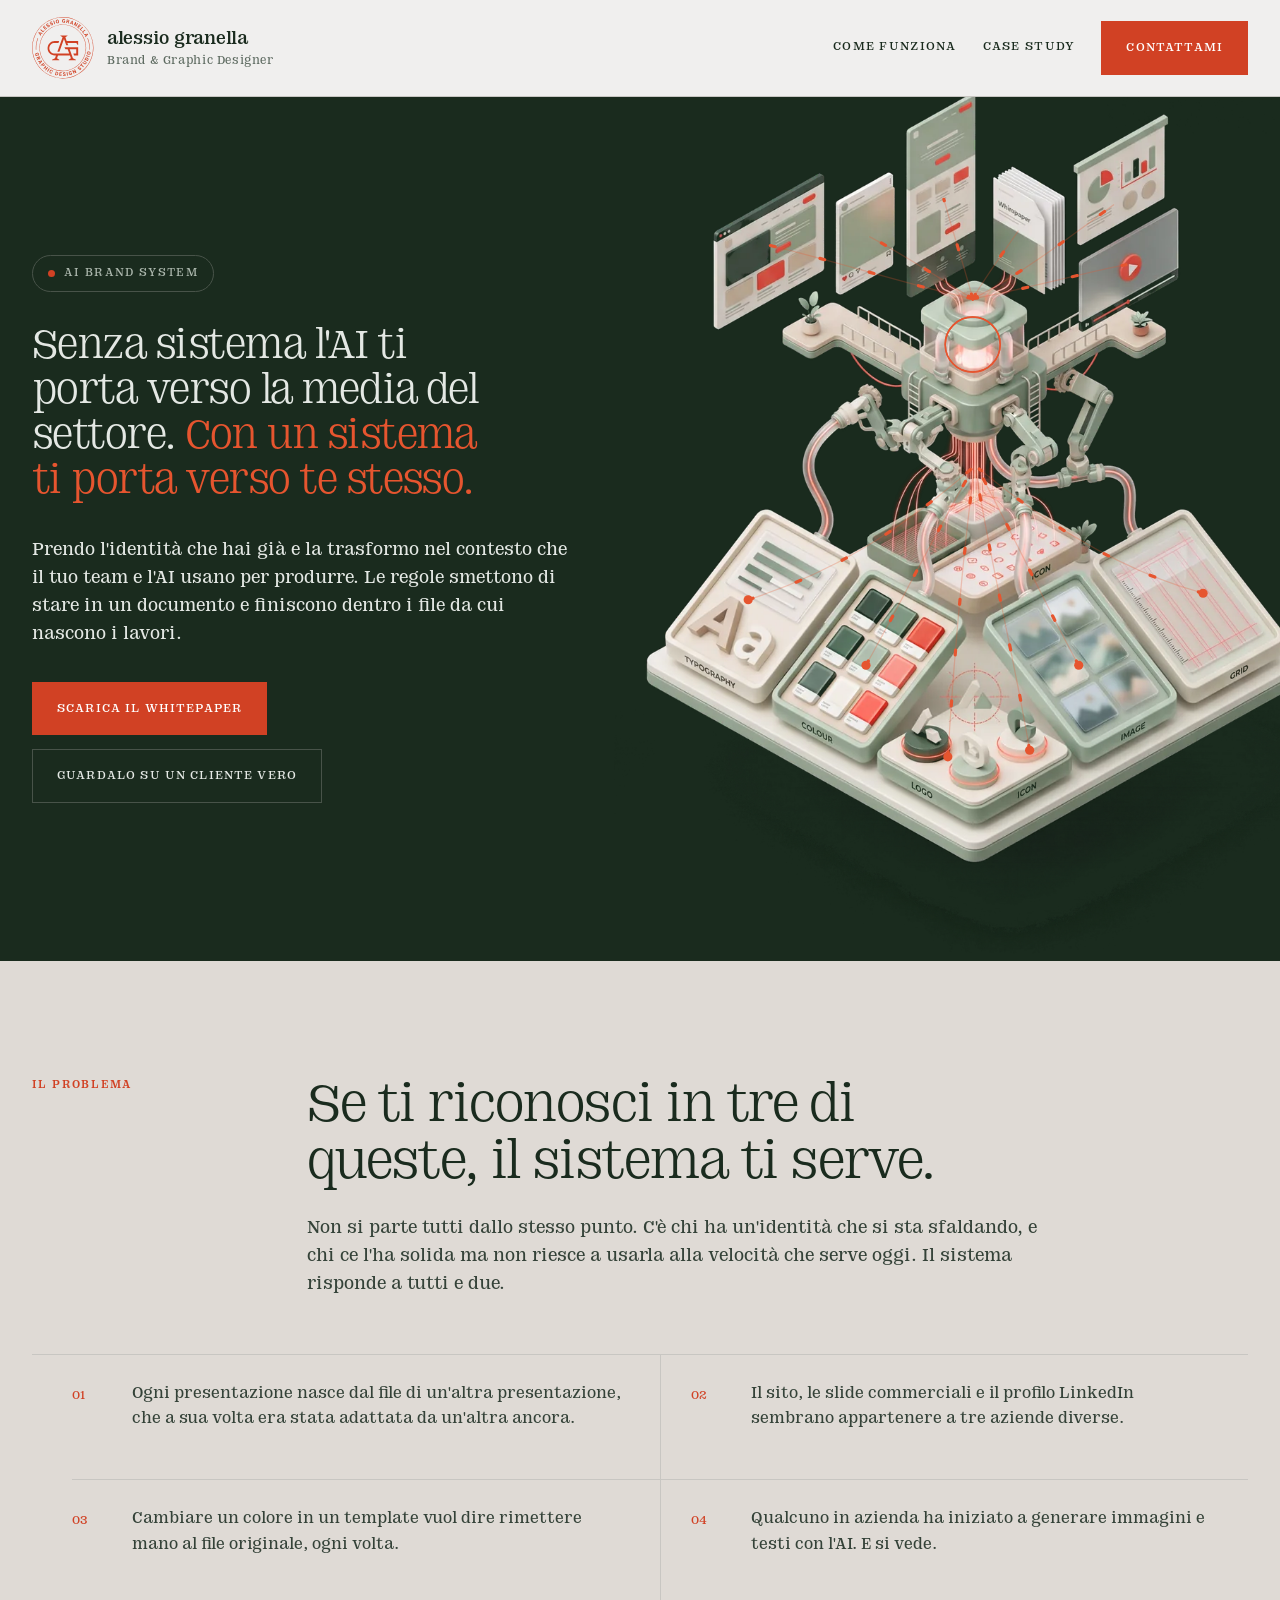
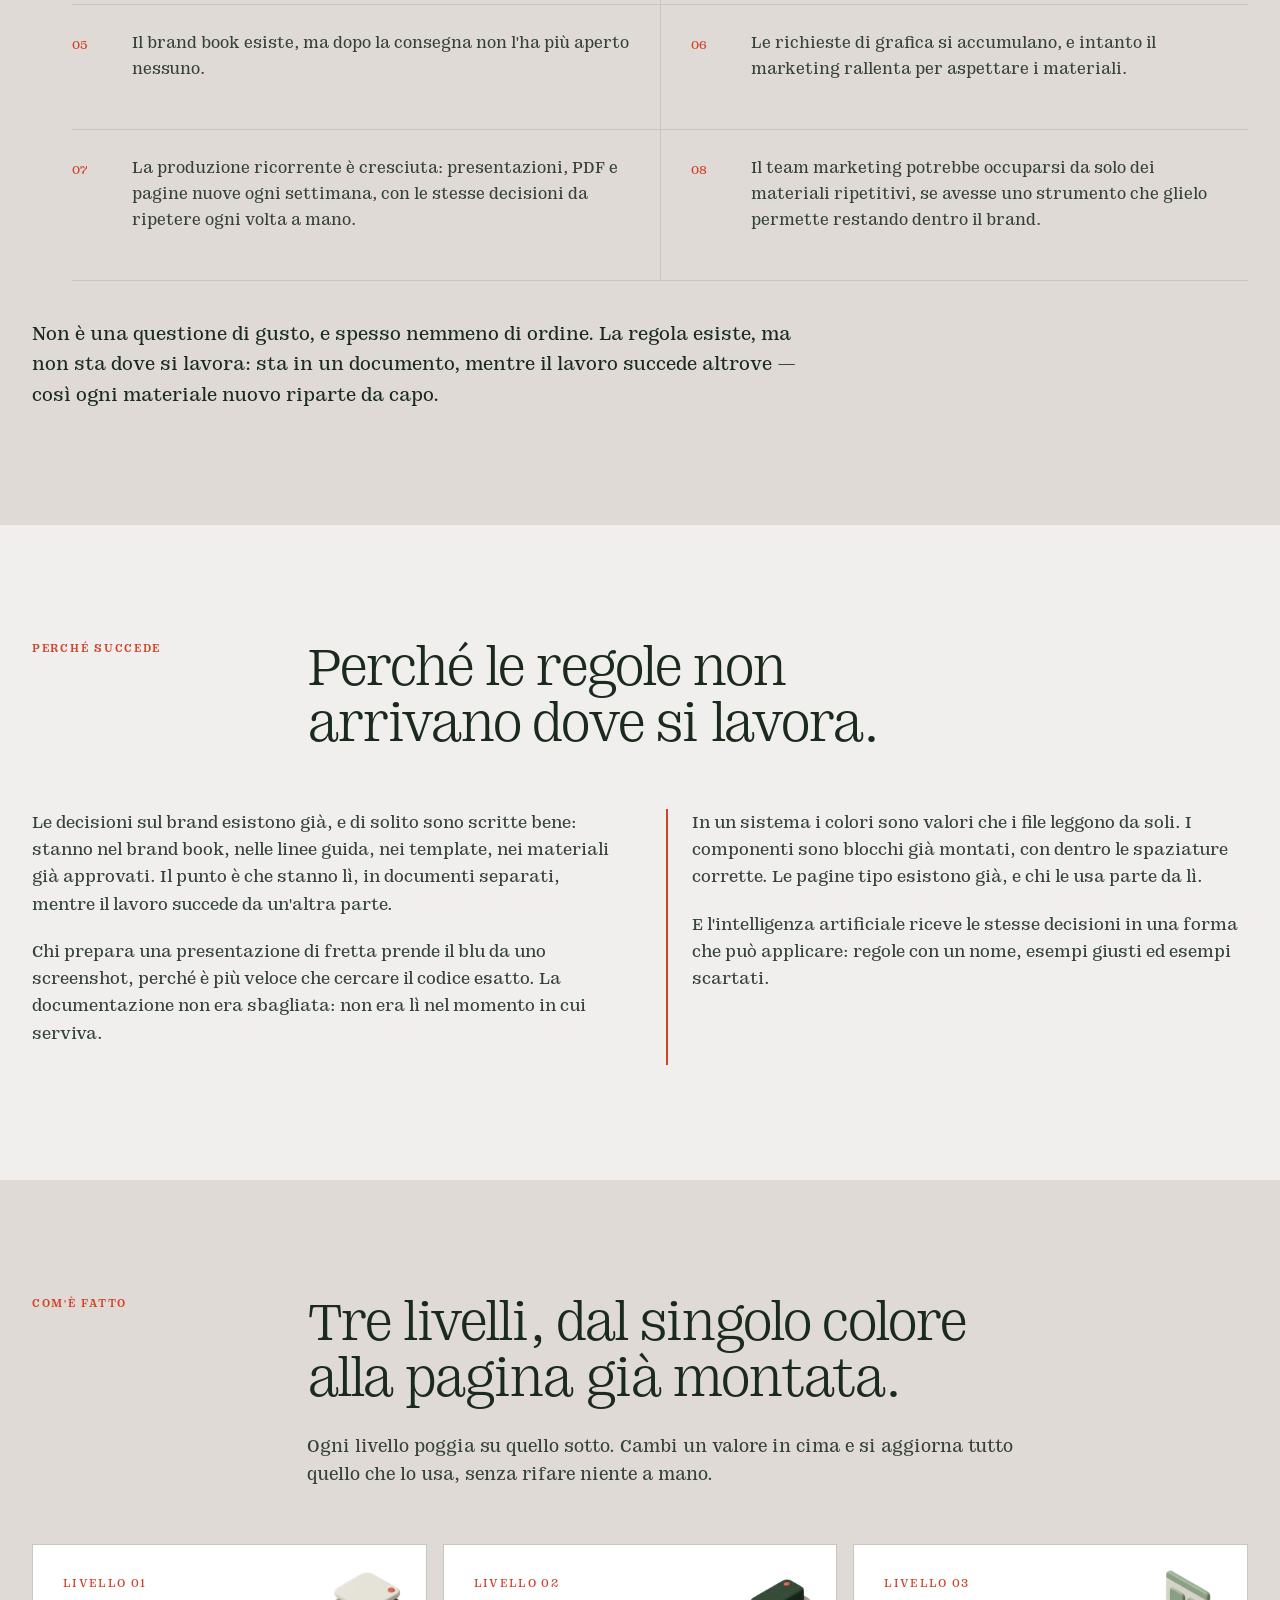
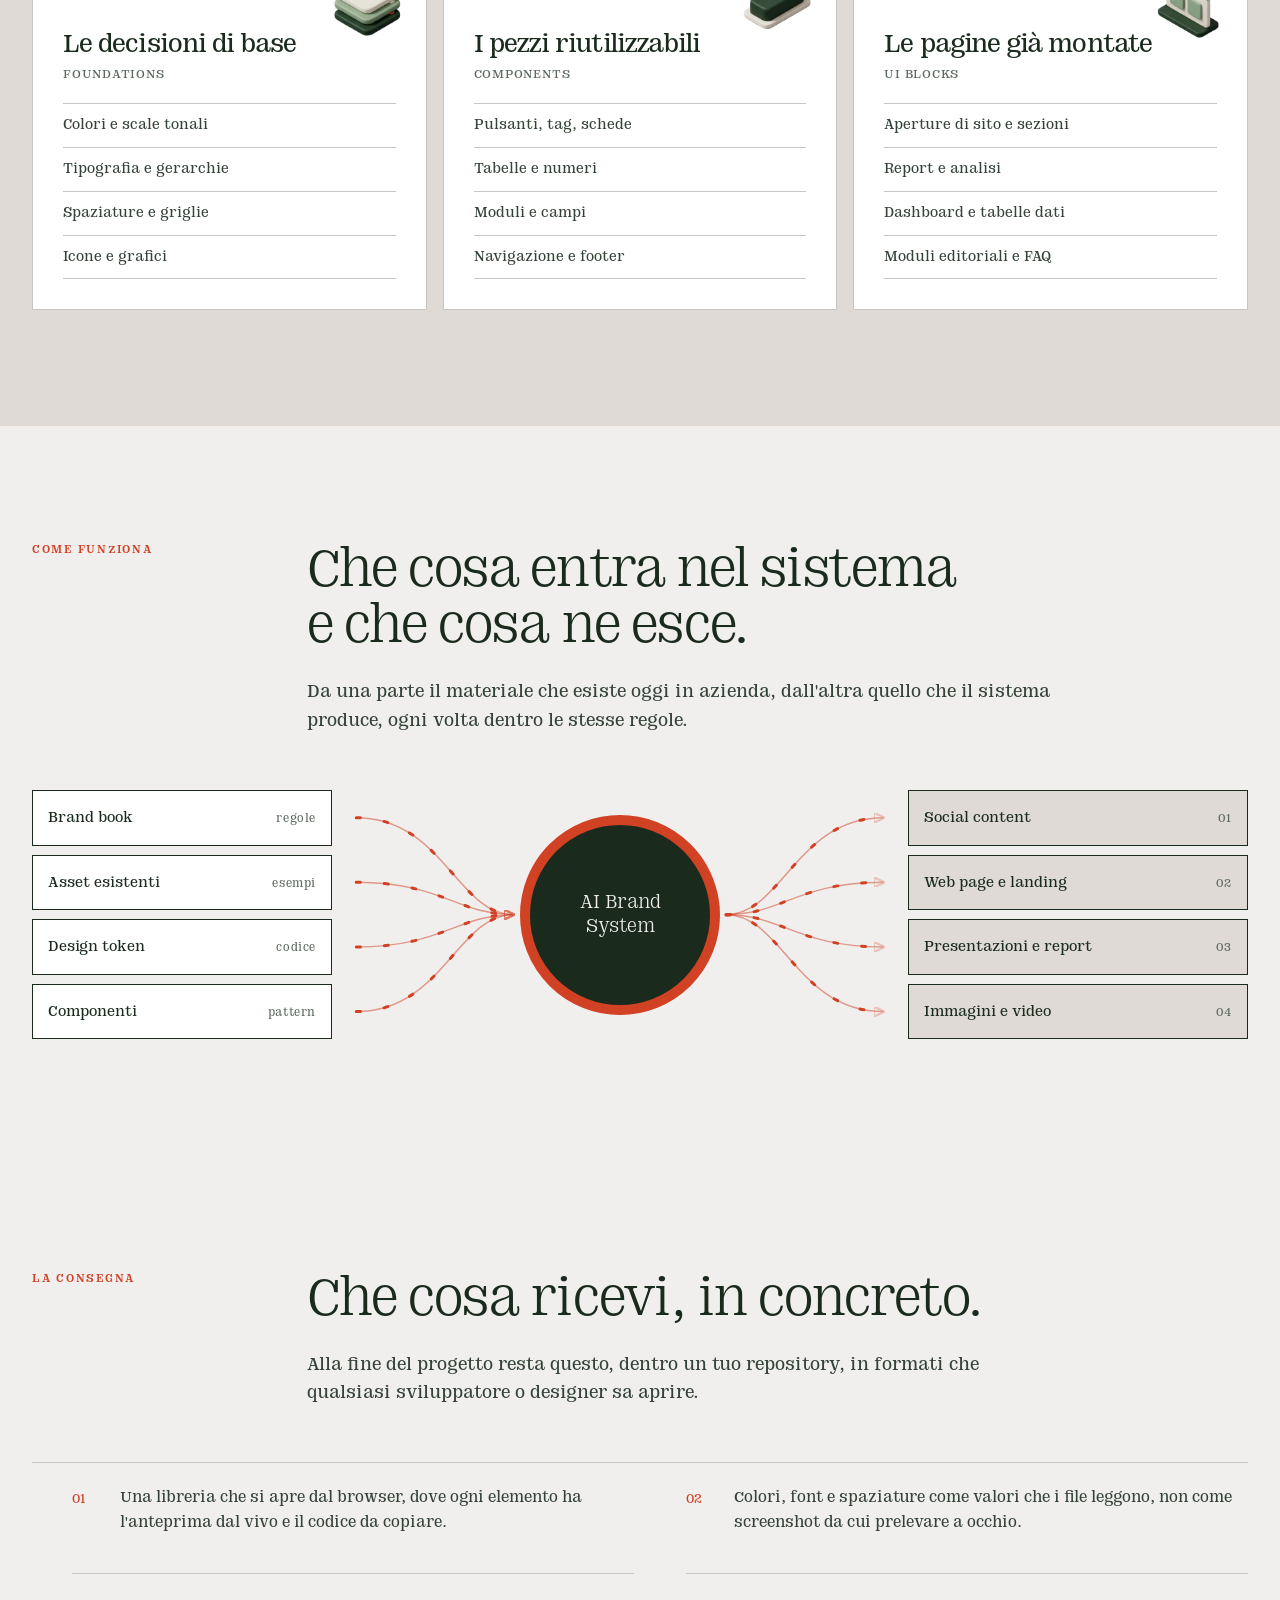
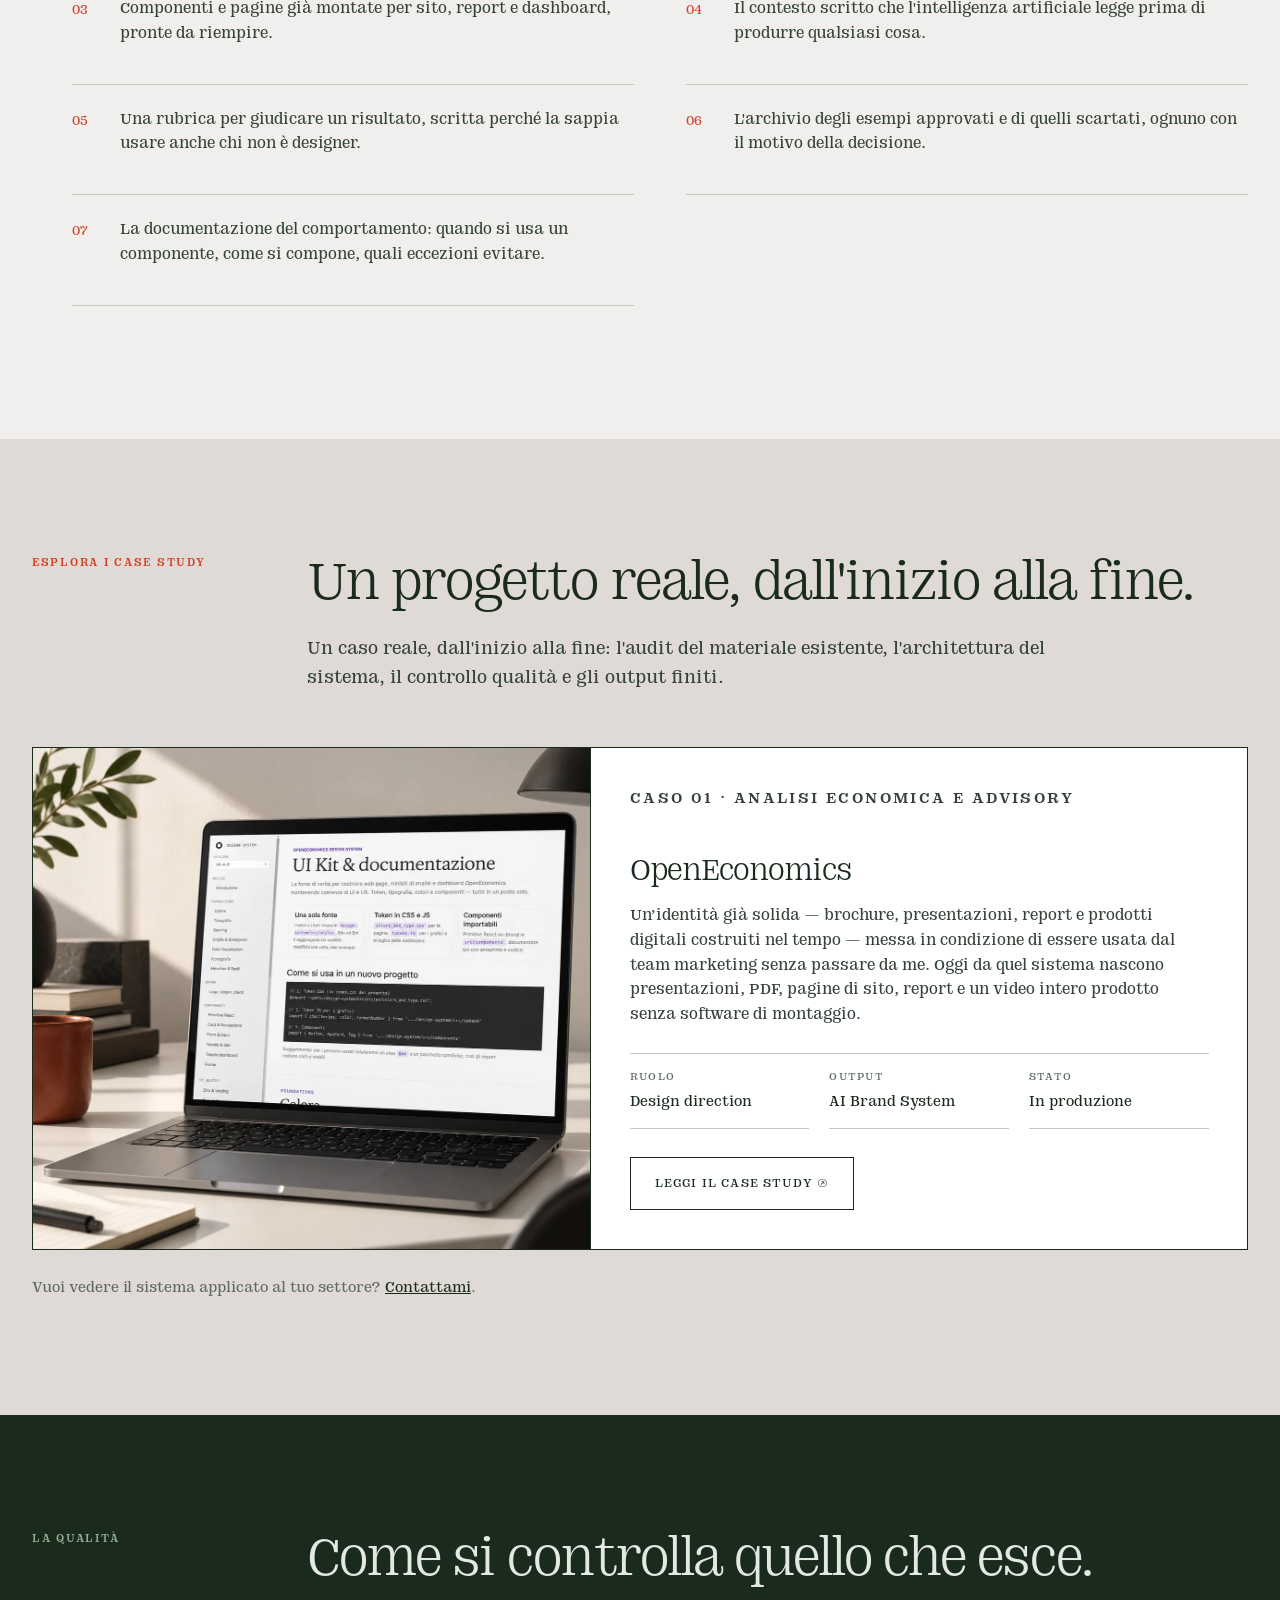
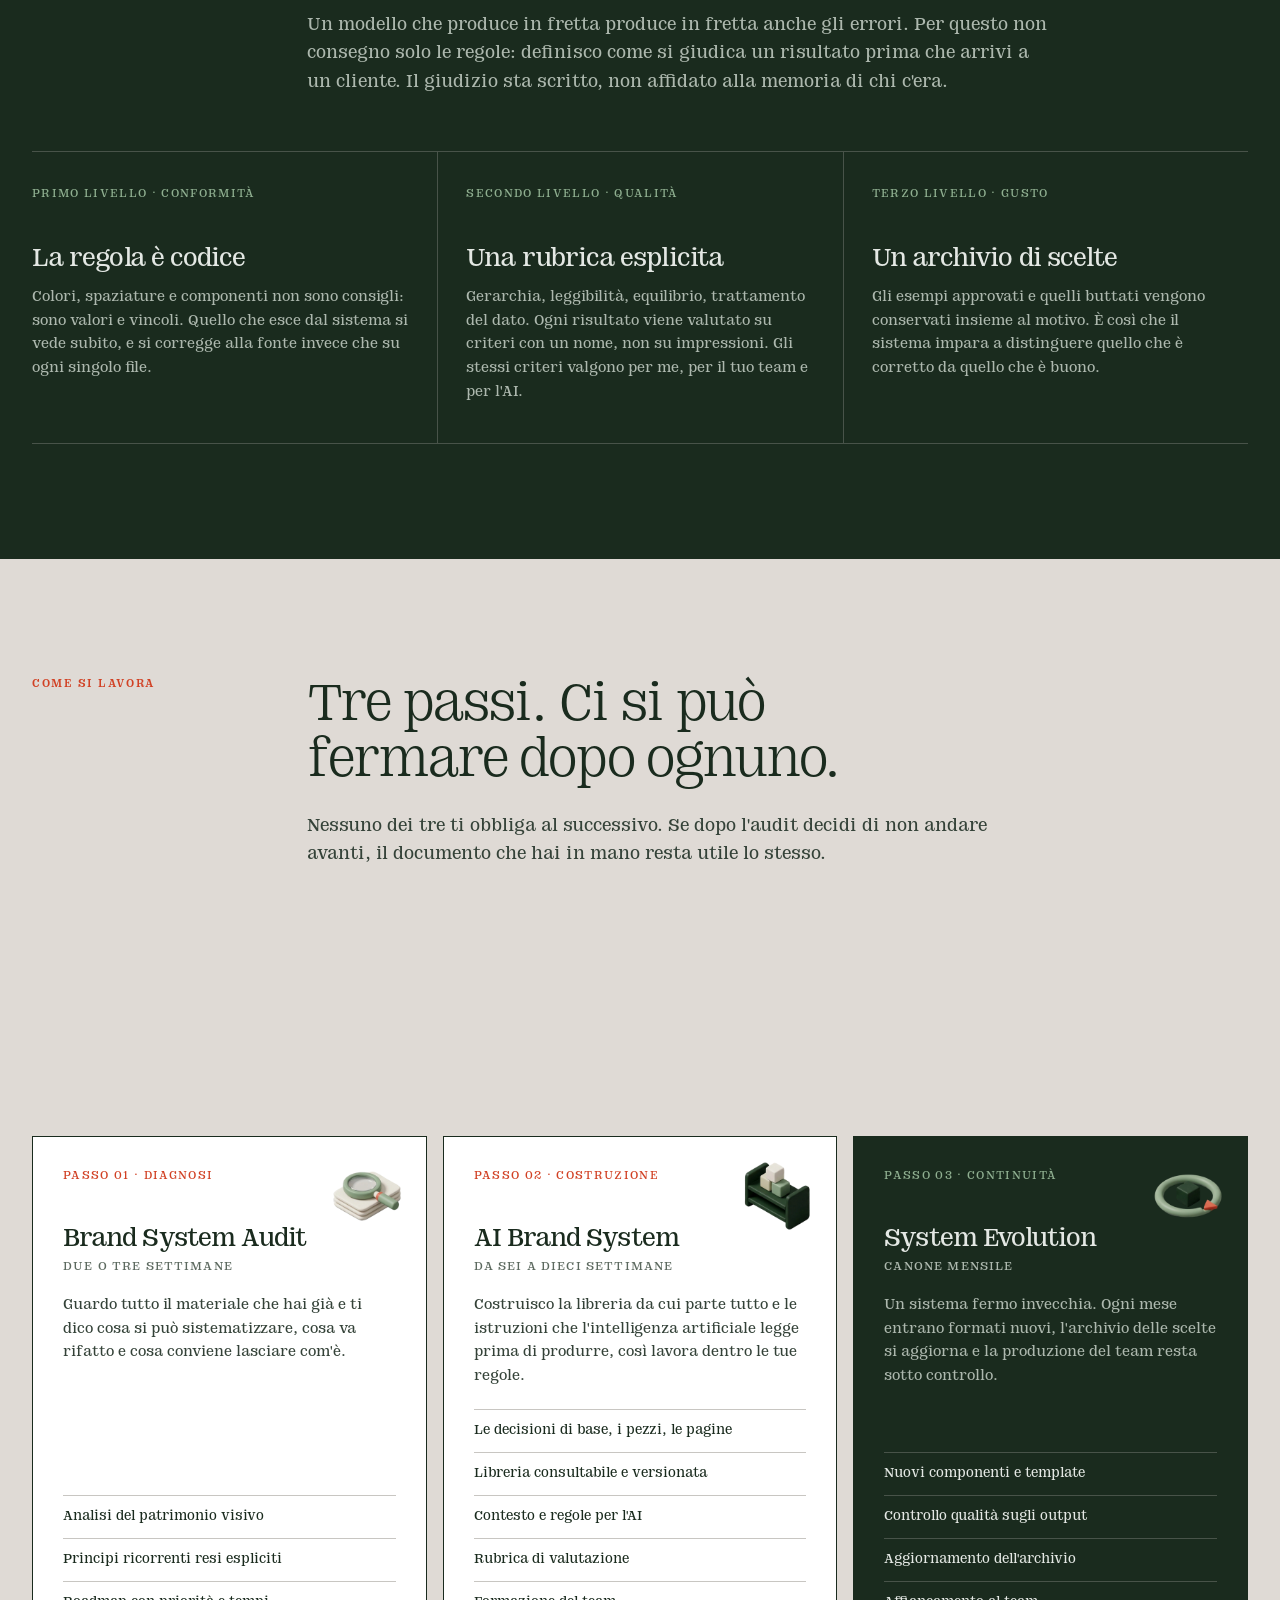
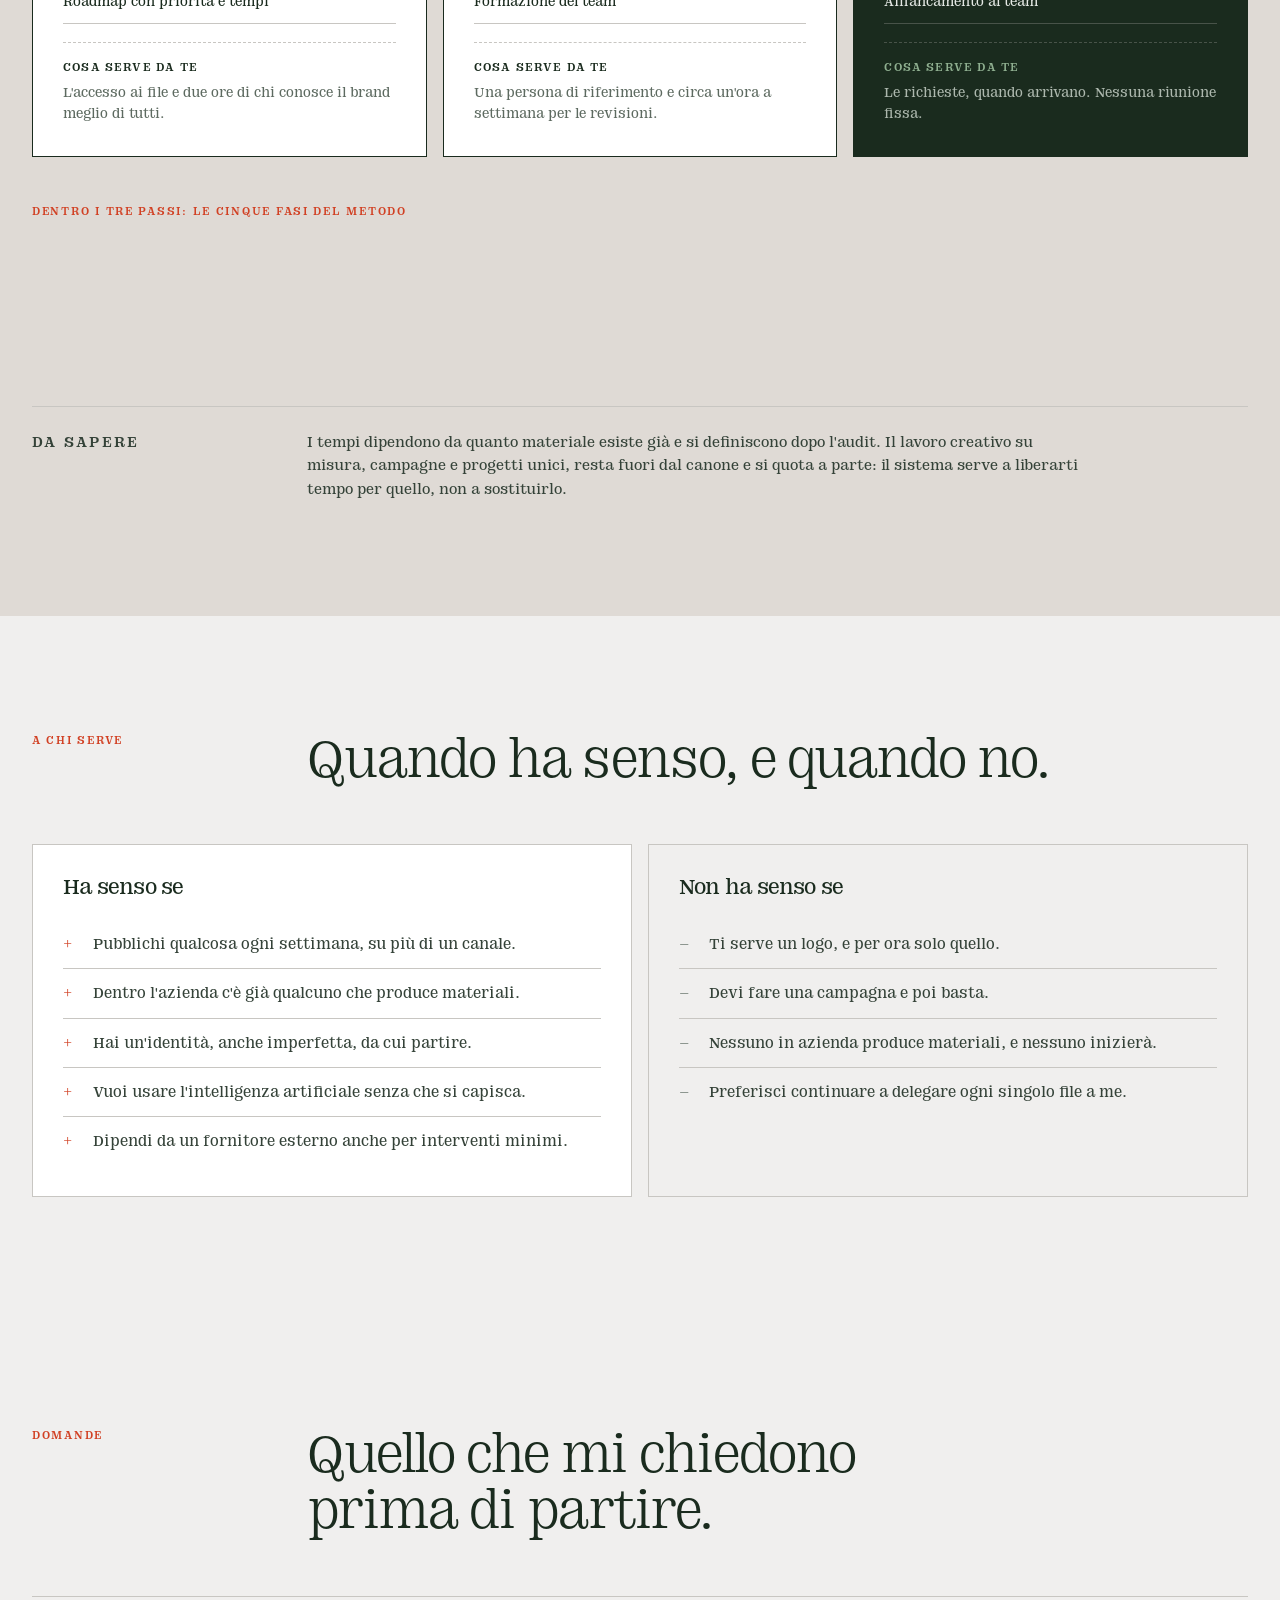
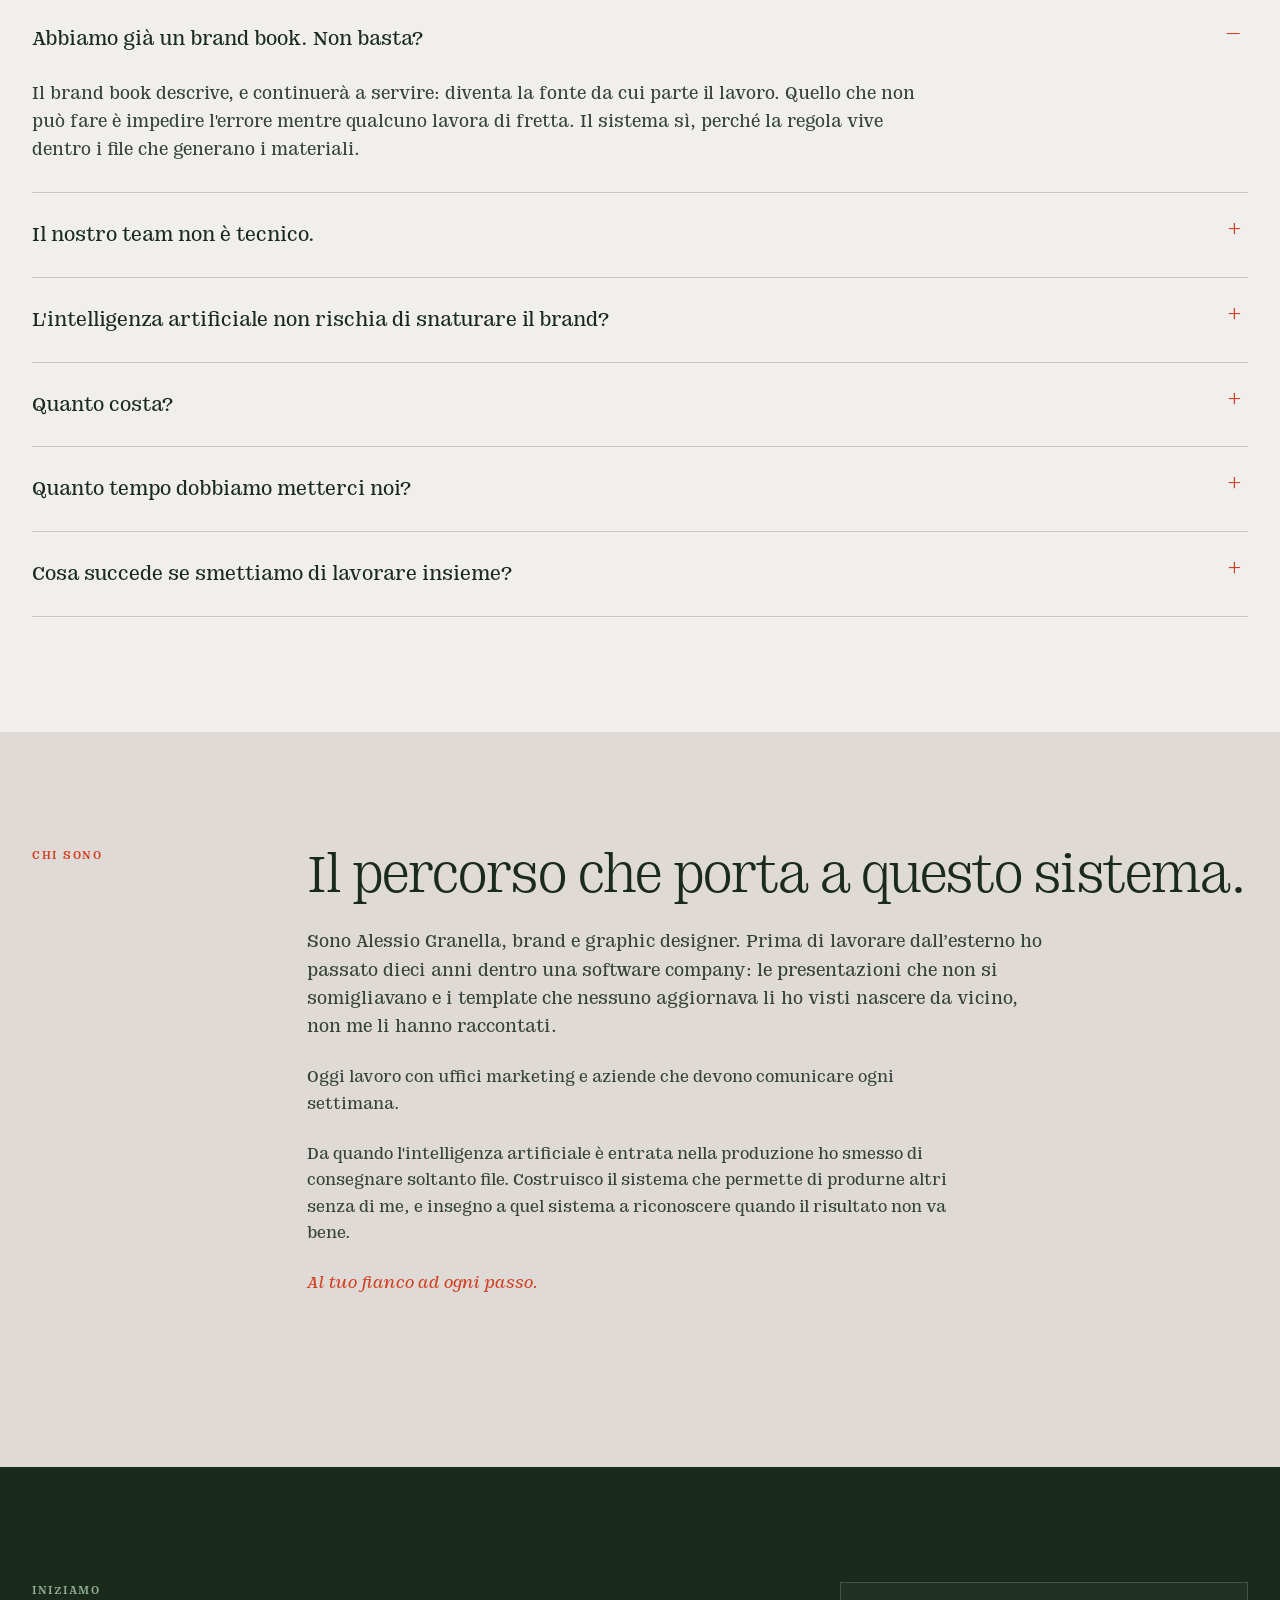
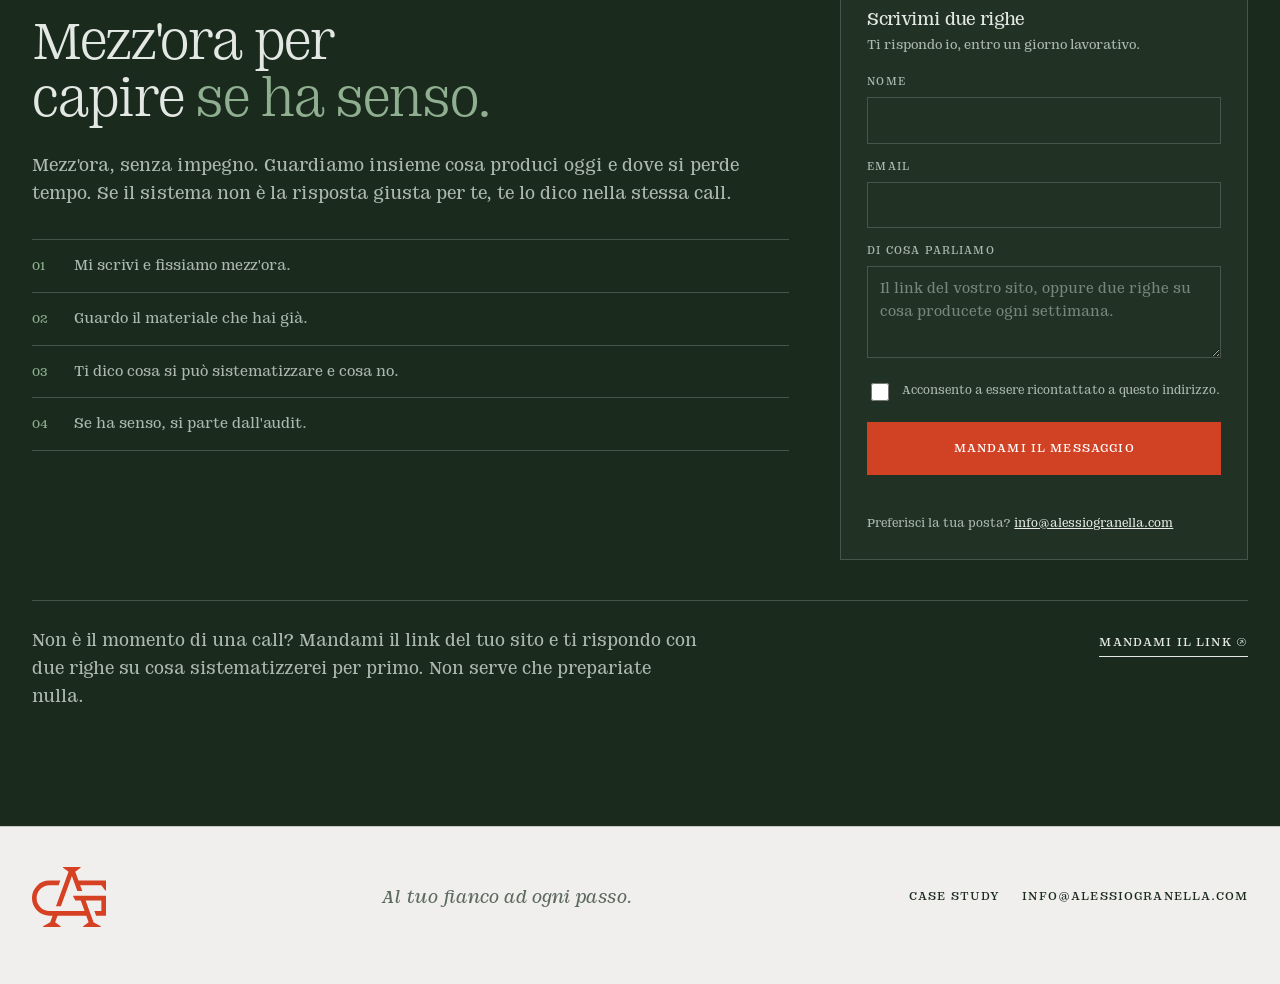
==== commit 227ff91a: "Ritmo verticale della sezione "Come si lavora" Il testo era staccato di 56px dalle schede, mentre i " ====
--- a/index.html
+++ b/index.html
@@ -338,6 +338,10 @@
 
 /* due punti di partenza: identita esistente oppure da creare */
 .porte{display:grid;grid-template-columns:1fr 1fr;gap:24px;margin-top:36px}
+/* nella sezione del percorso i blocchi erano incollati fra loro
+   e staccati dal testo: qui il ritmo verticale viene riequilibrato */
+#come .head{margin-bottom:30px}
+#come .porte{margin-top:0;margin-bottom:34px}
 .porte article{border:1px solid var(--line);background:var(--white);padding:26px}
 .porte small{color:var(--rust);font-size:.76rem;text-transform:uppercase;letter-spacing:.11em}
 .porte h3{margin:14px 0 8px}
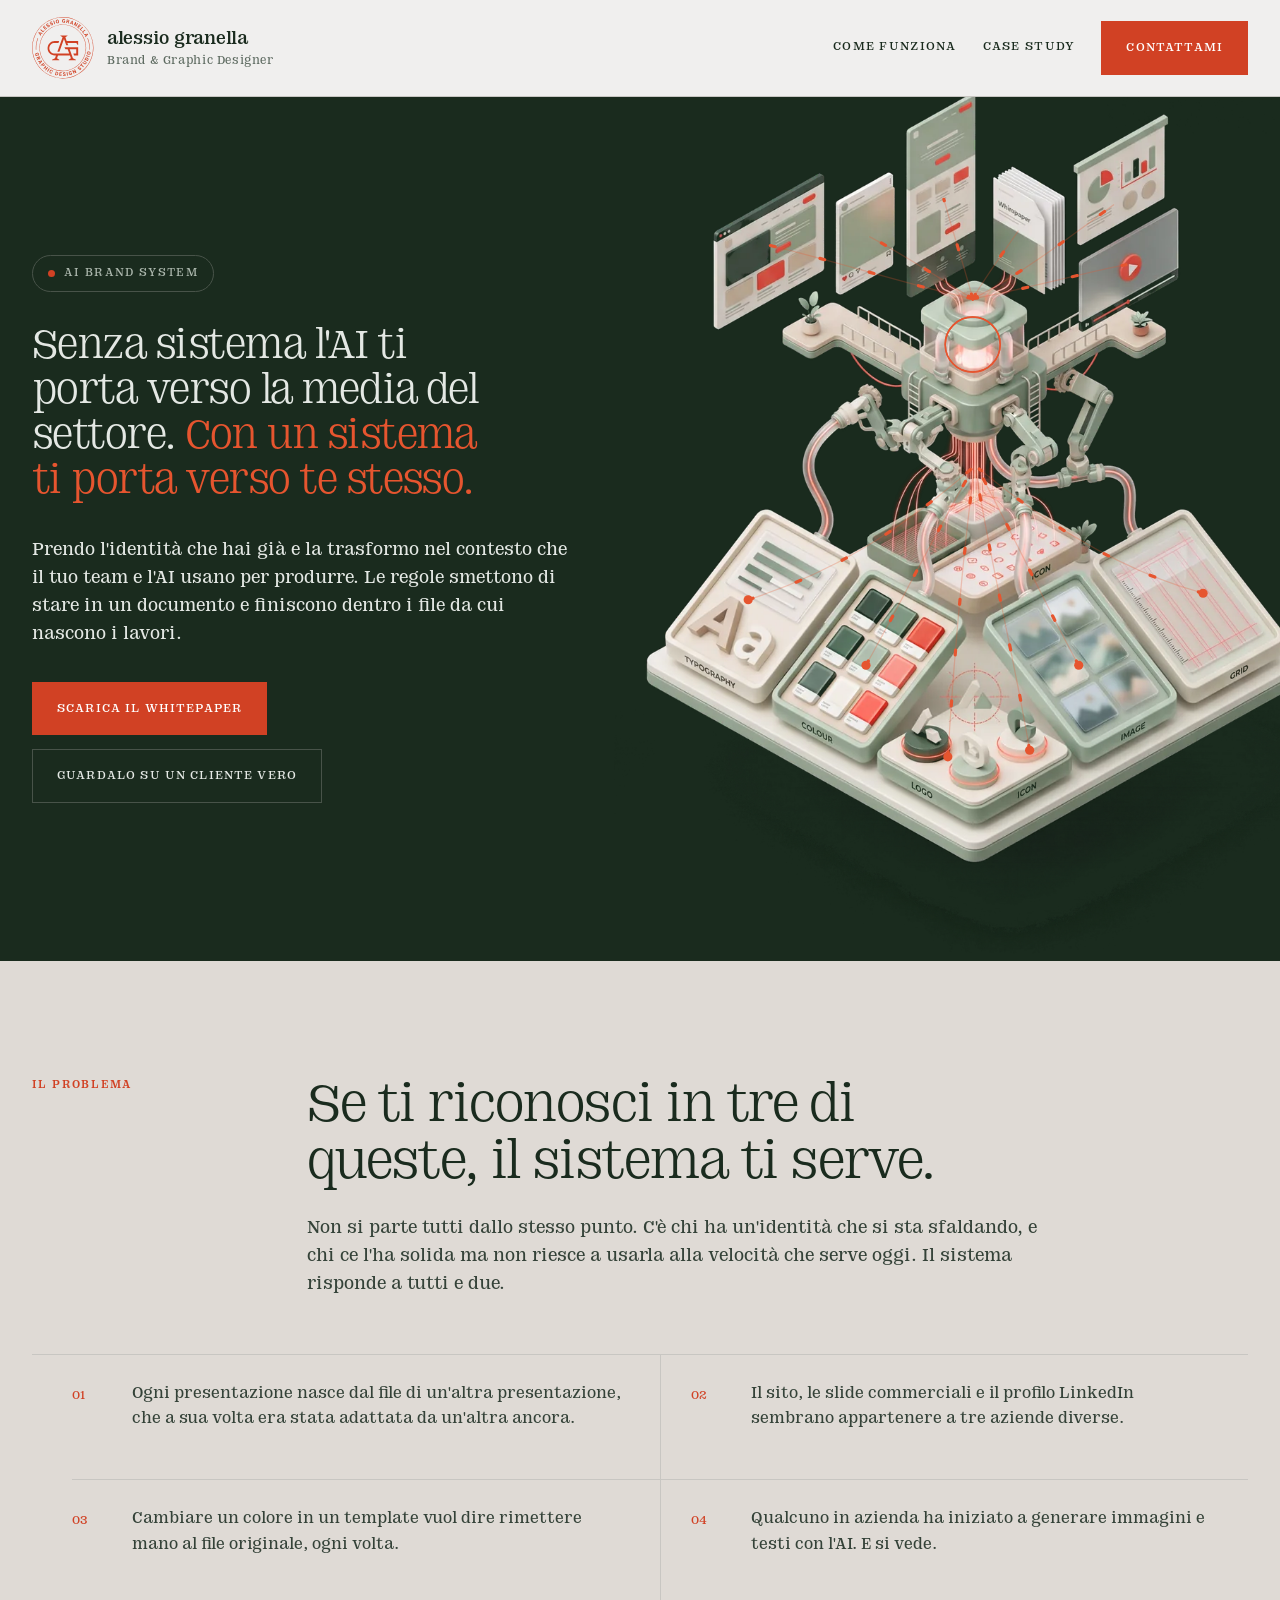
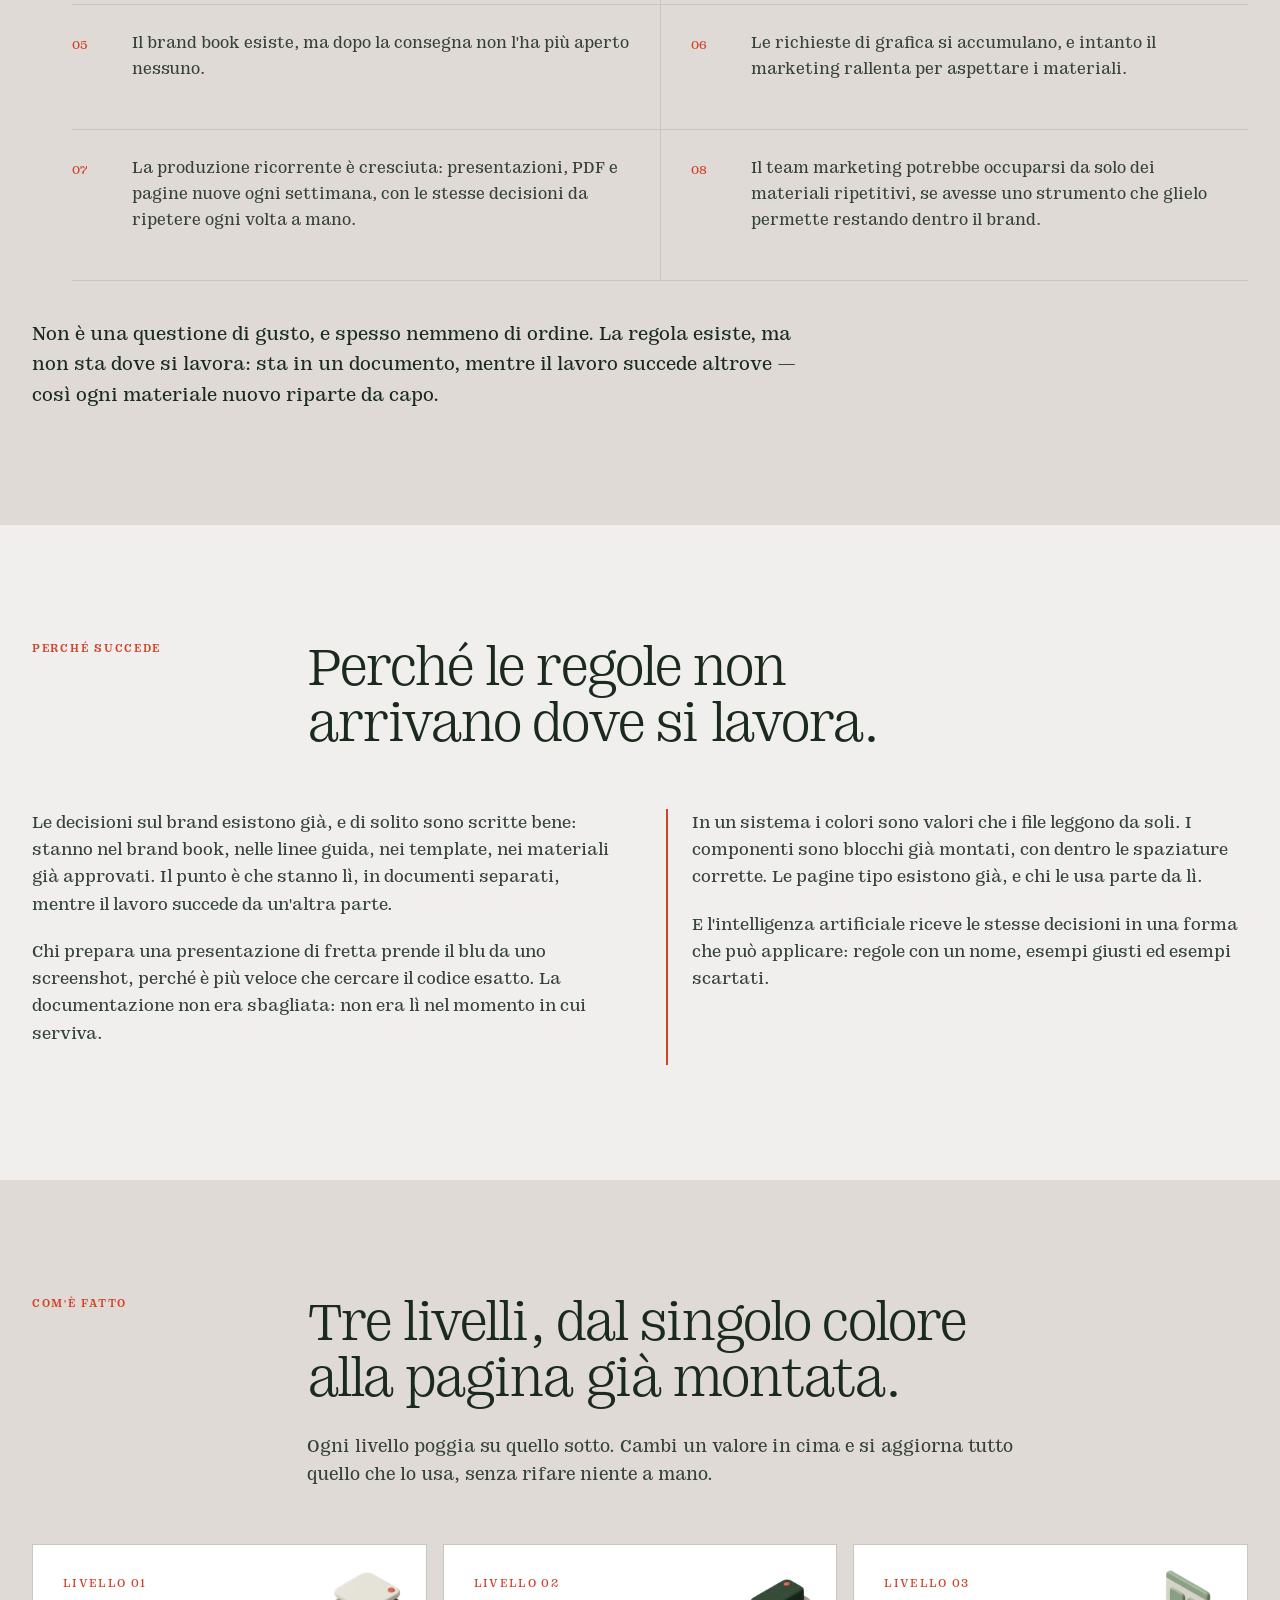
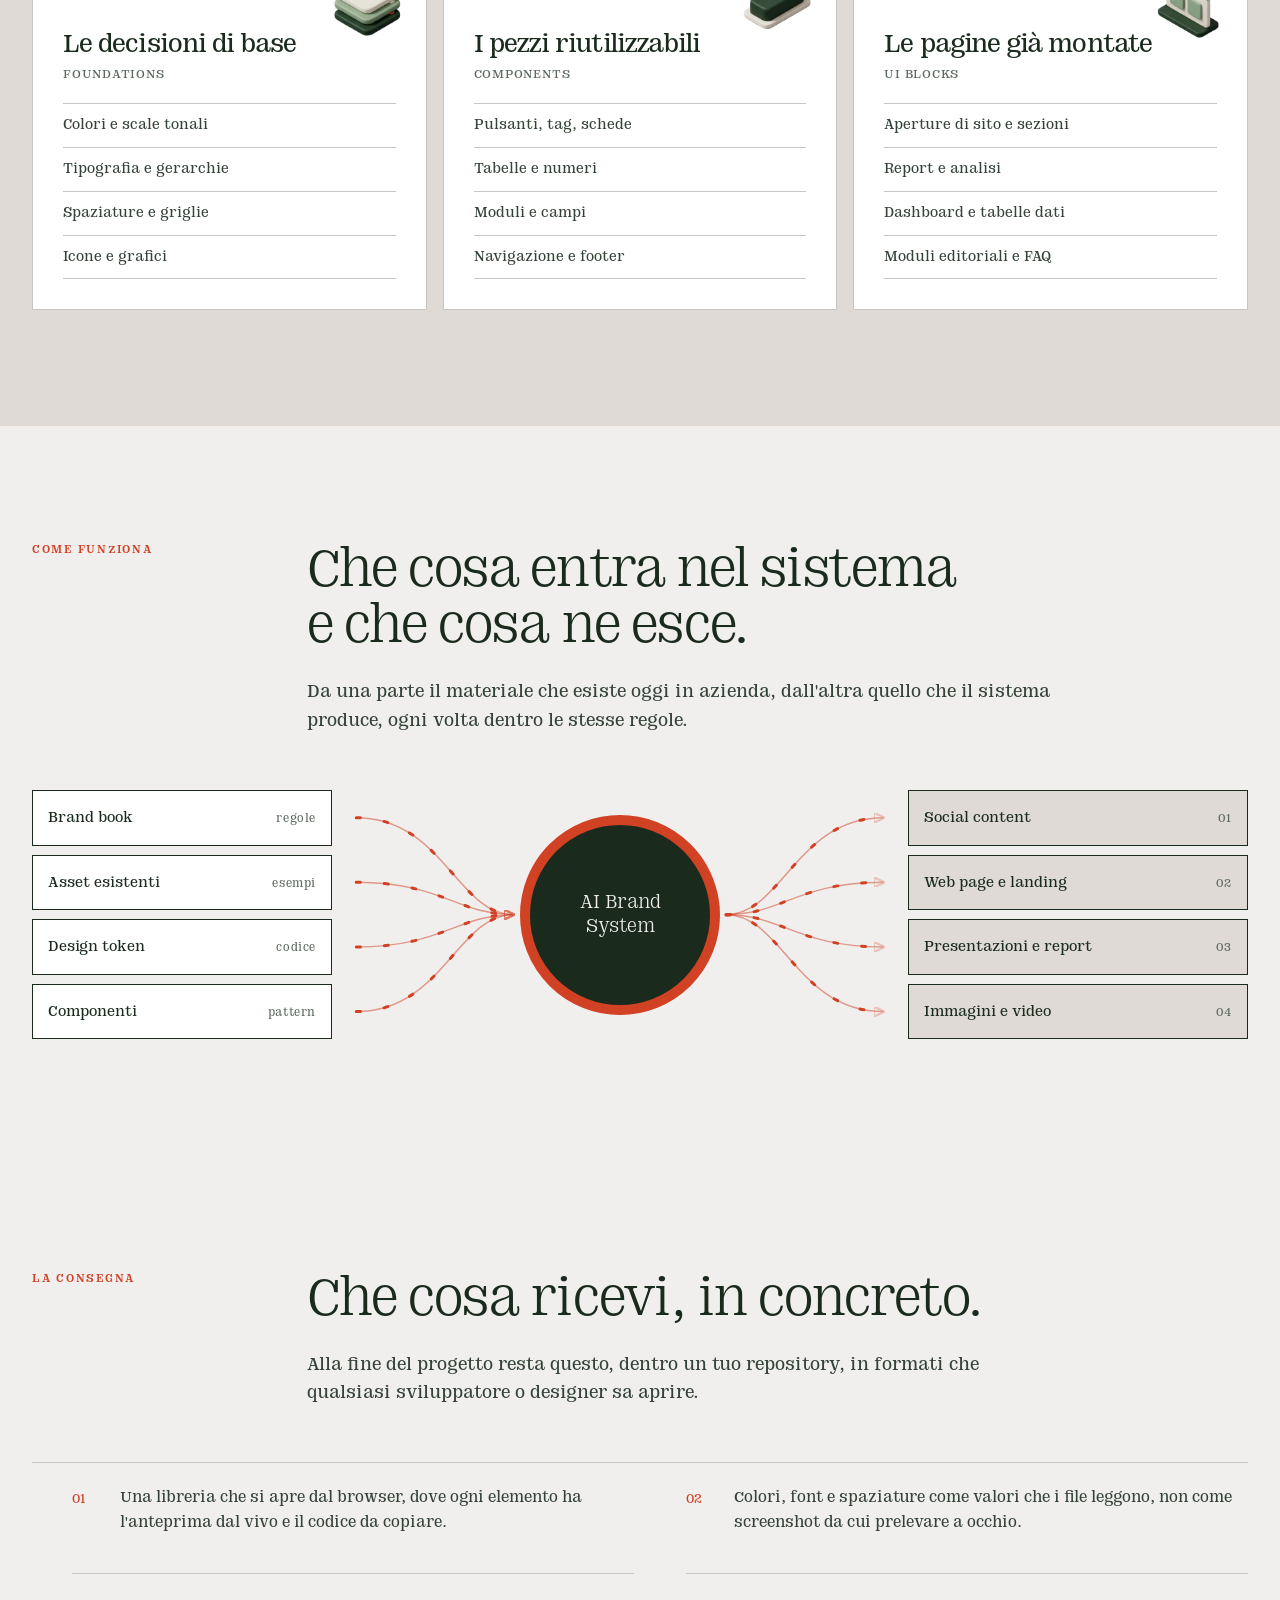
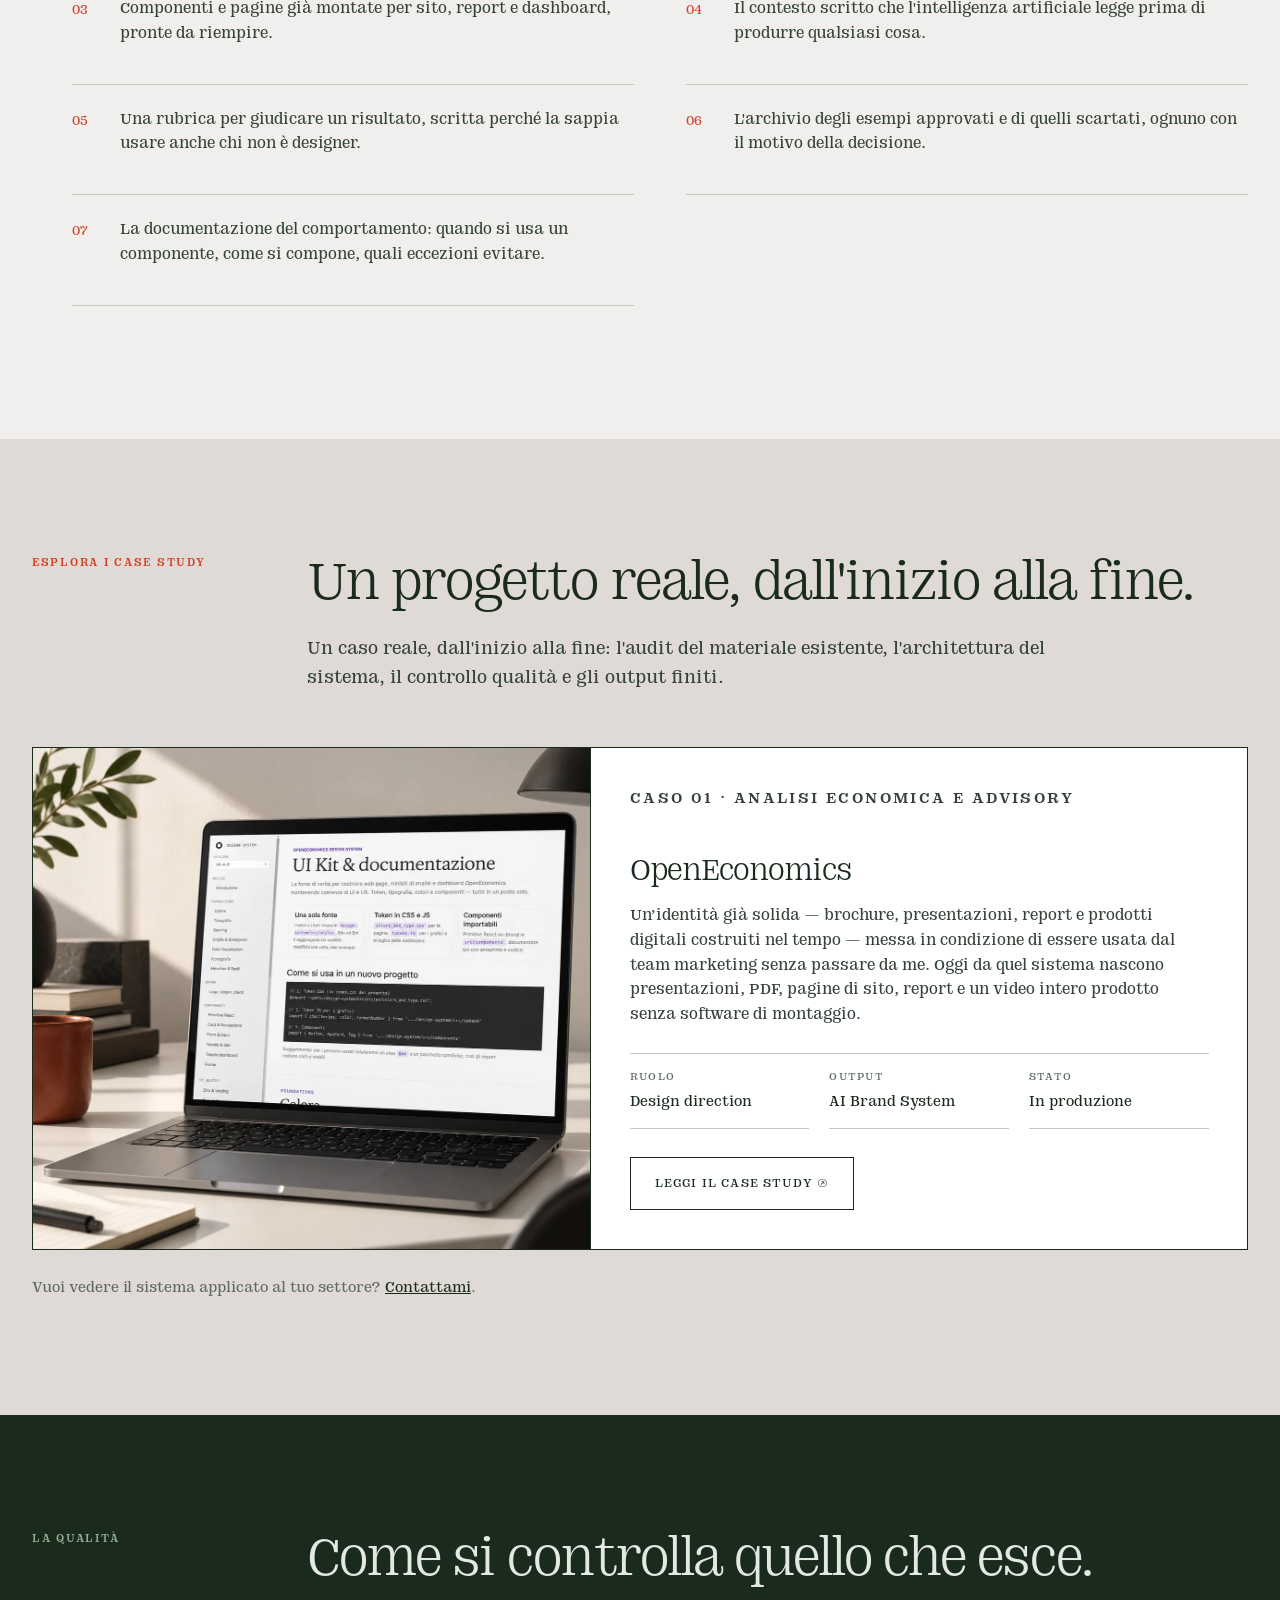
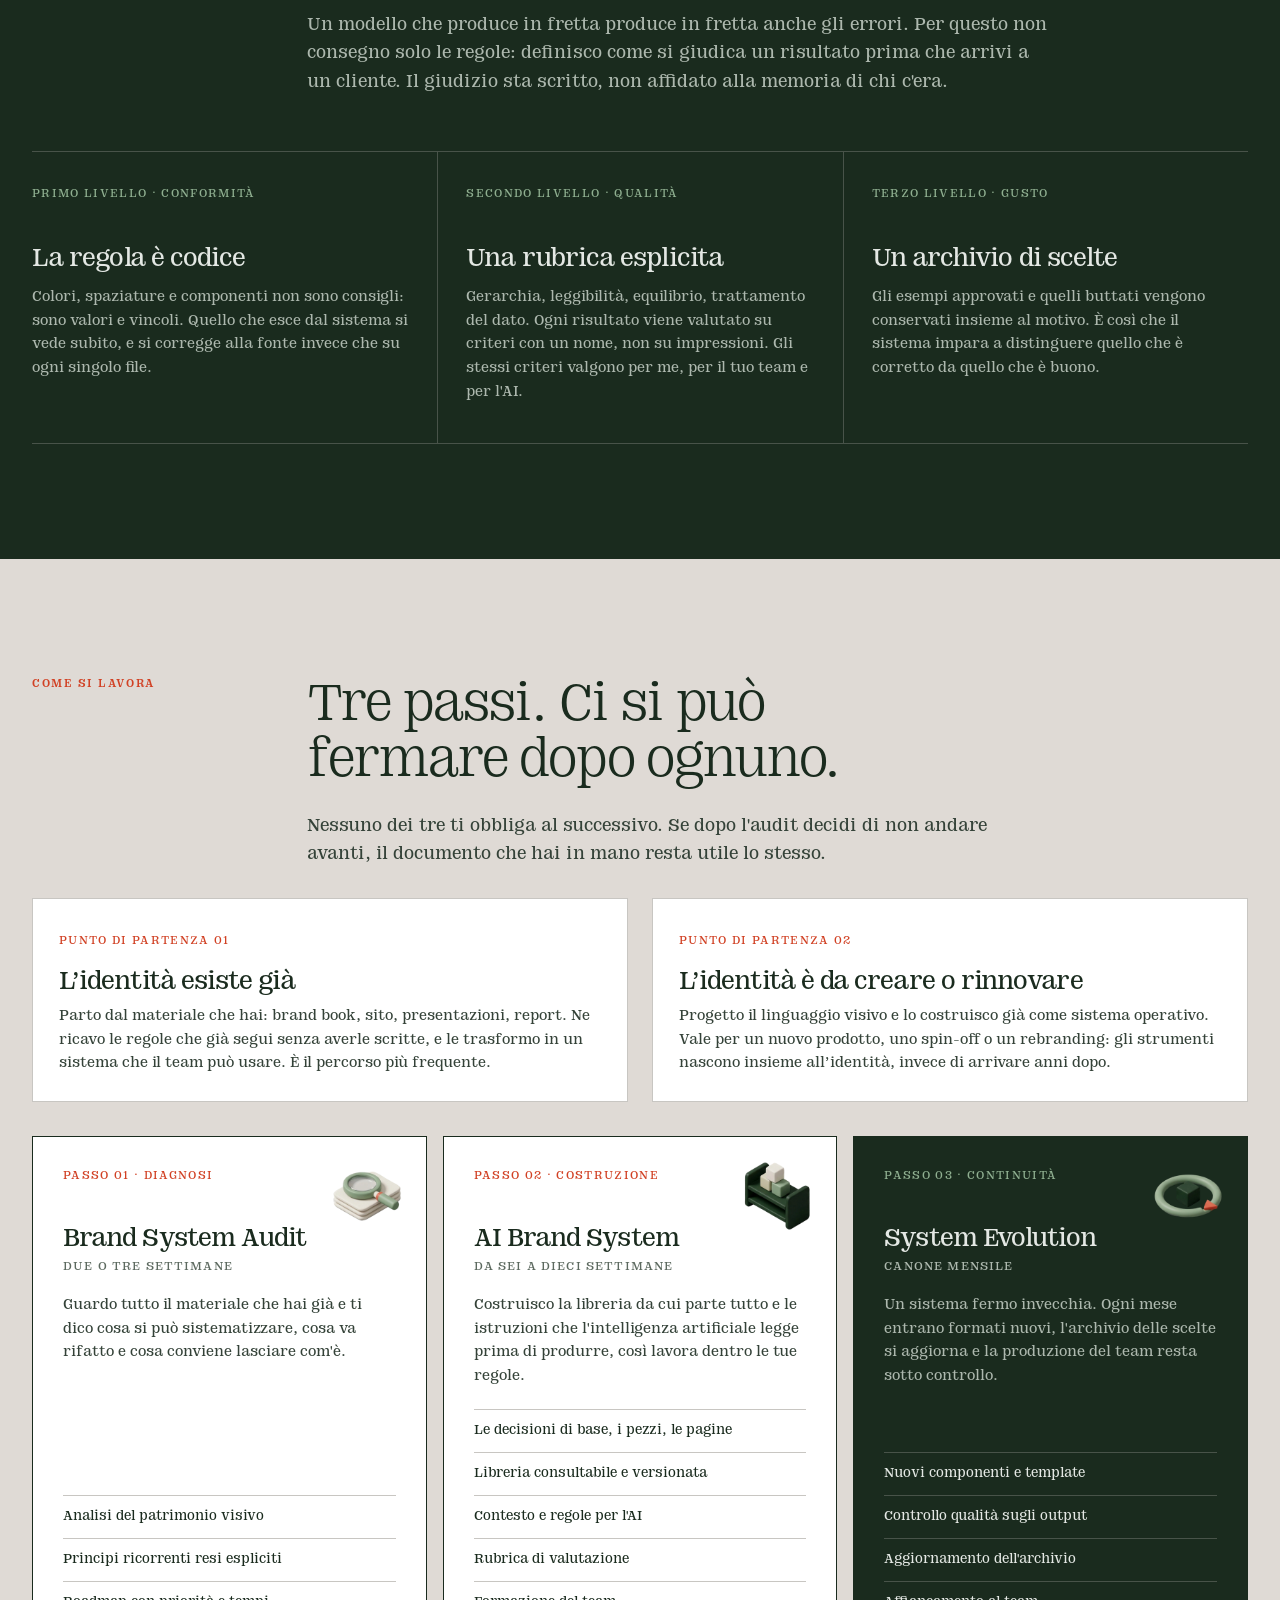
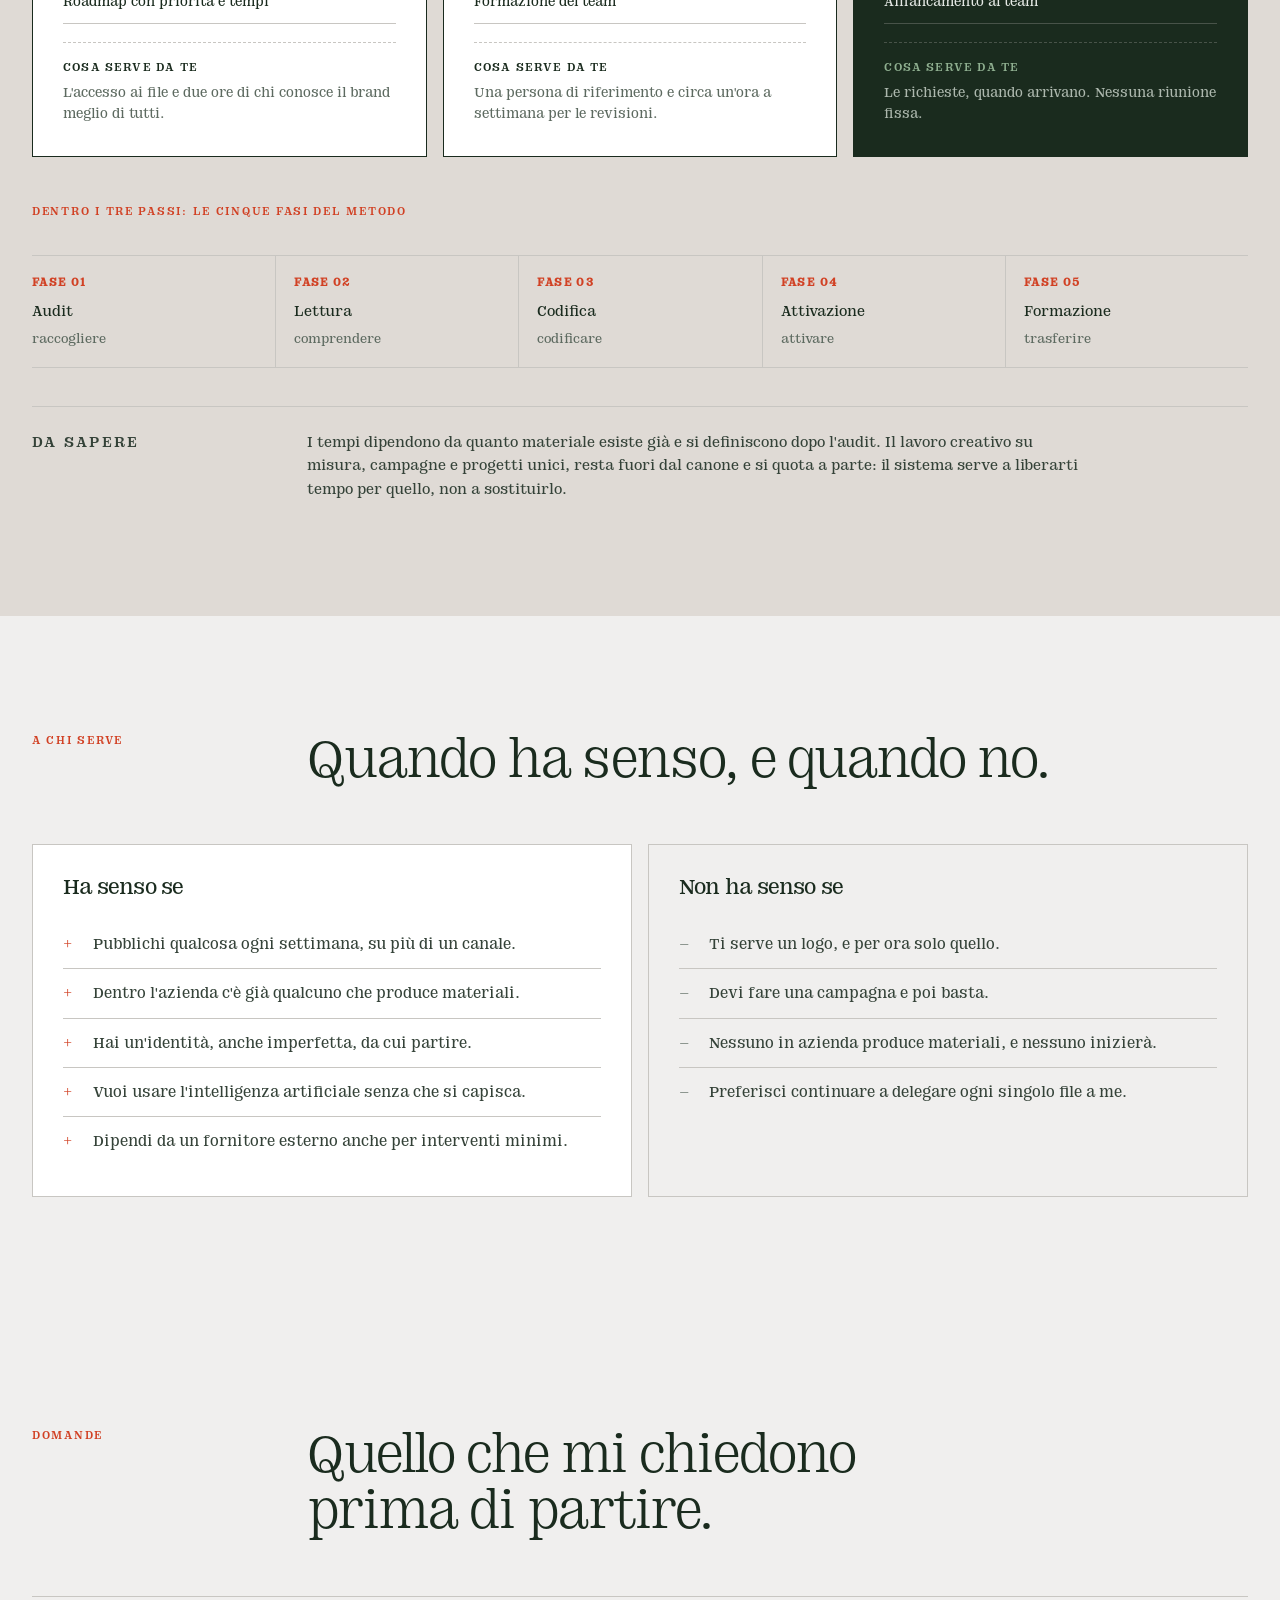
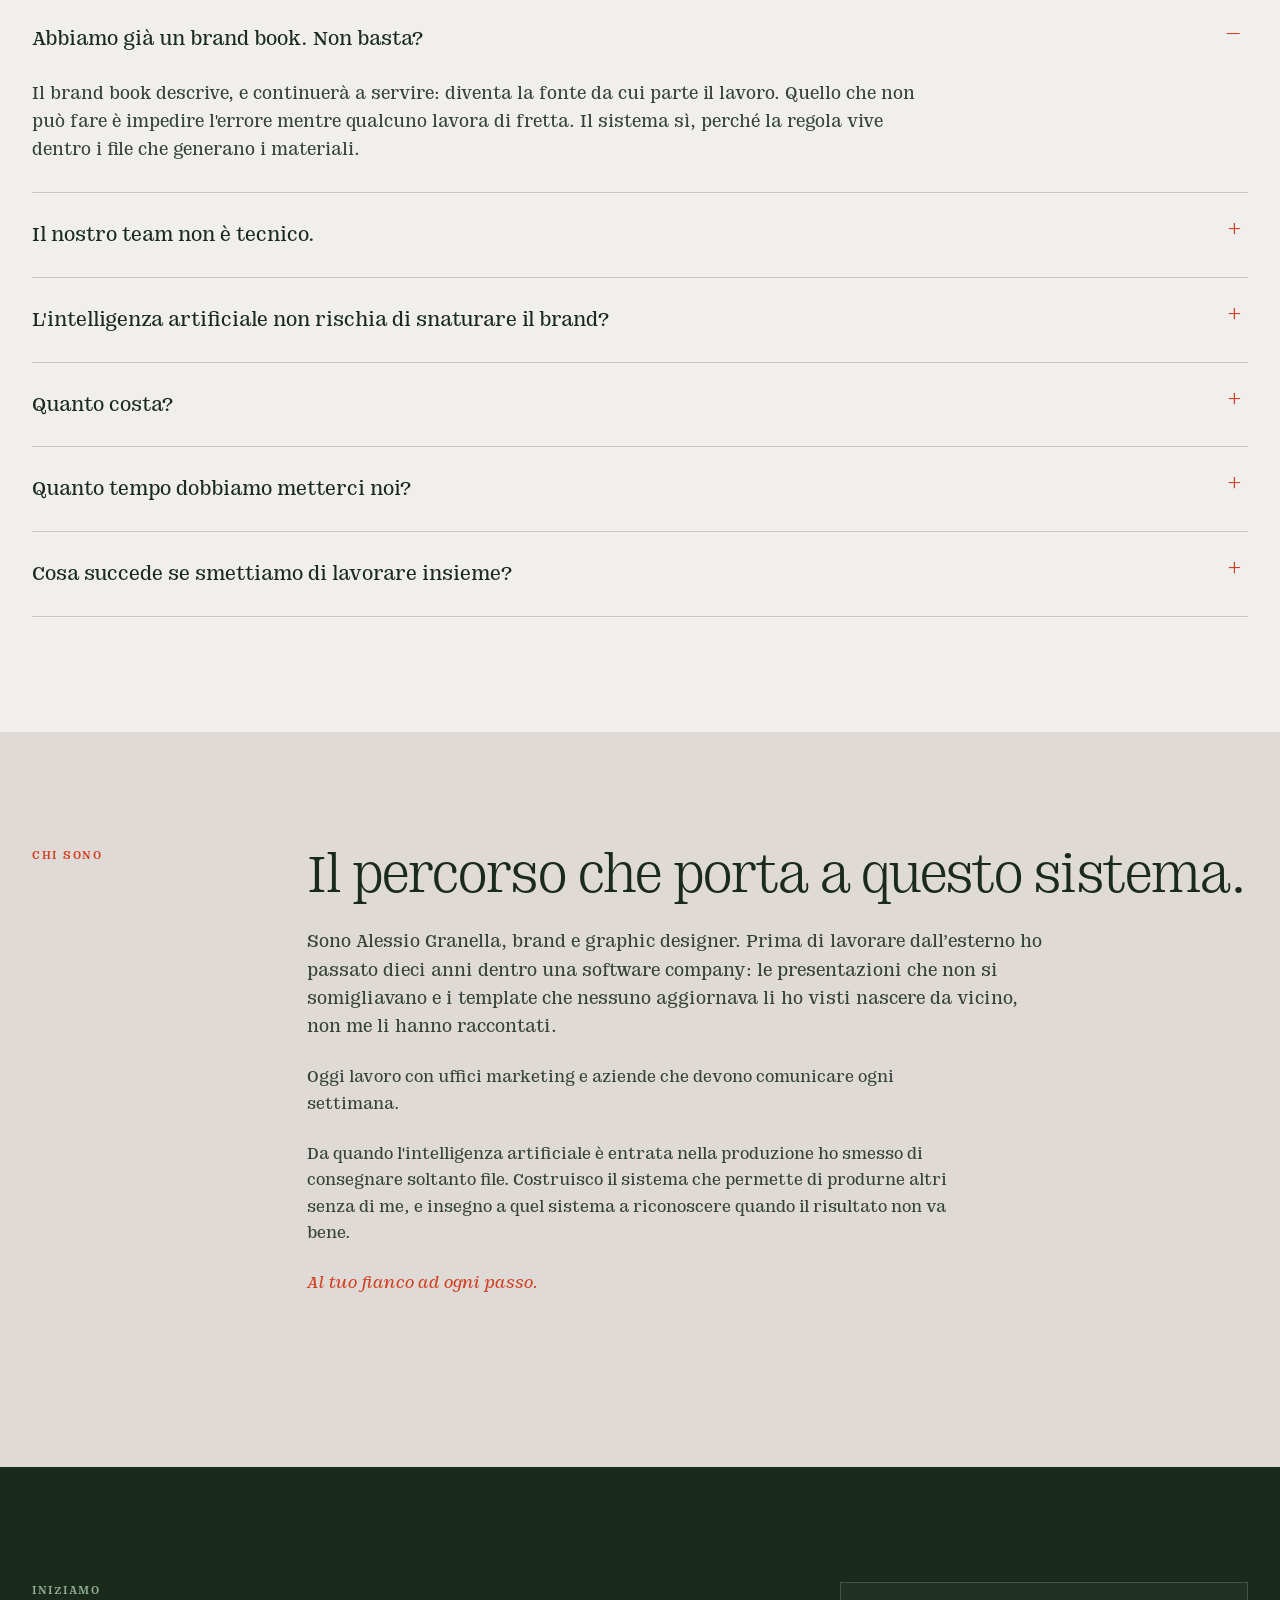
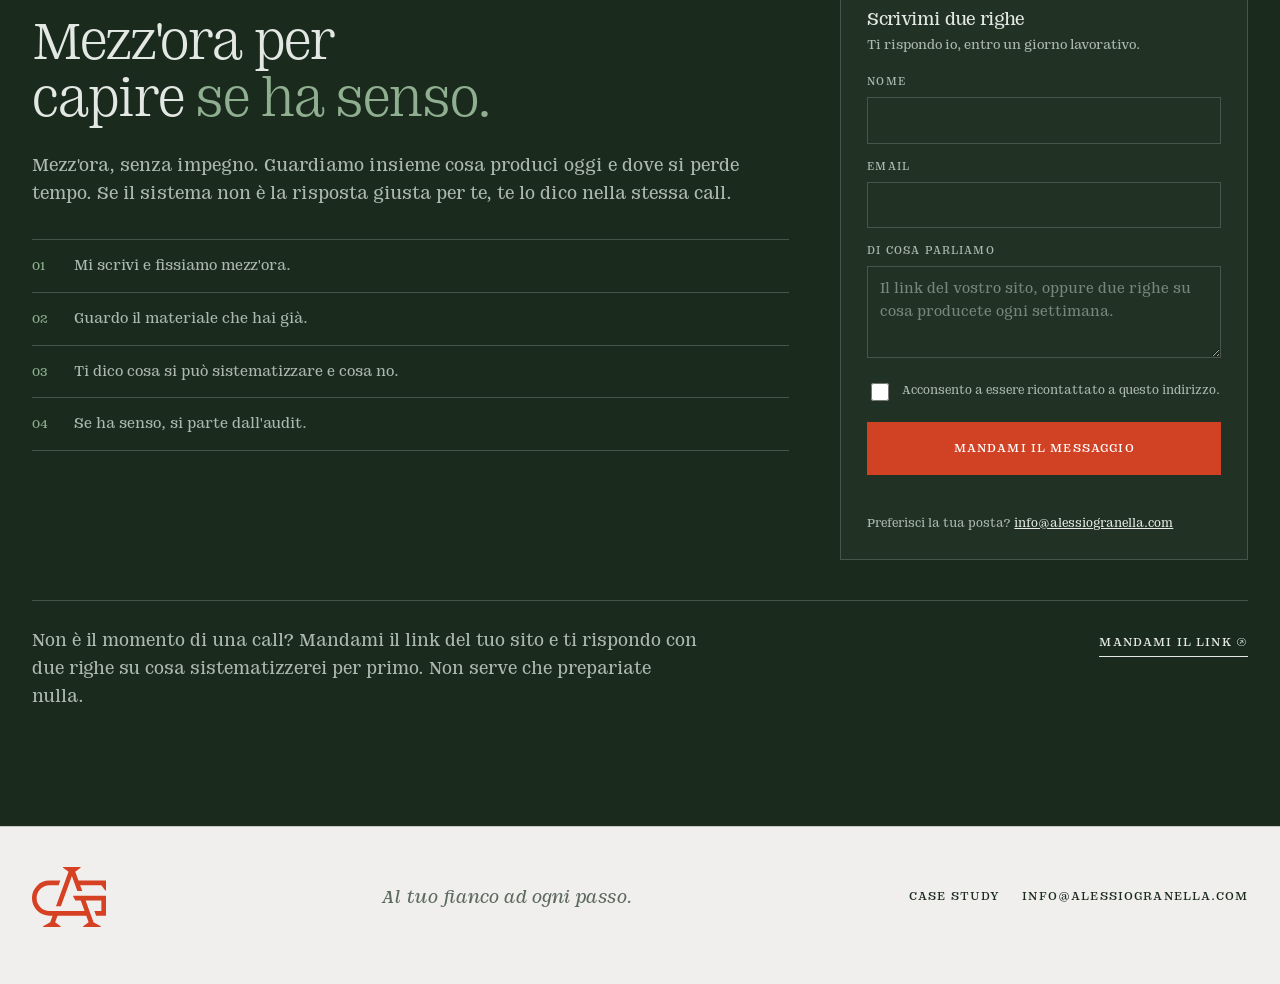
==== commit b9d34776: "I nuovi blocchi restavano invisibili, e i cinque passi si disallineavano Il blocco dei due punti di " ====
--- a/index.html
+++ b/index.html
@@ -821,7 +821,7 @@
 
 <script>
 const io=new IntersectionObserver(es=>es.forEach(e=>{if(e.isIntersecting){e.target.classList.add('on');io.unobserve(e.target)}}),{threshold:.08,rootMargin:'0px 0px -40px 0px'});
-document.querySelectorAll('.band .head, .band .prob, .band .levels, .band .map, .band .deliver, .band .ctrl, .band .phases, .band .fit, .band .faq, .band .cases, .cta-grid').forEach(el=>{el.classList.add('reveal');io.observe(el)});
+document.querySelectorAll('.band .head, .band .prob, .band .levels, .band .map, .band .deliver, .band .ctrl, .band .phases, .band .fit, .band .faq, .band .cases, .band .porte, .band .fasi5, .cta-grid').forEach(el=>{el.classList.add('reveal');io.observe(el)});
 </script>
 
 <script>
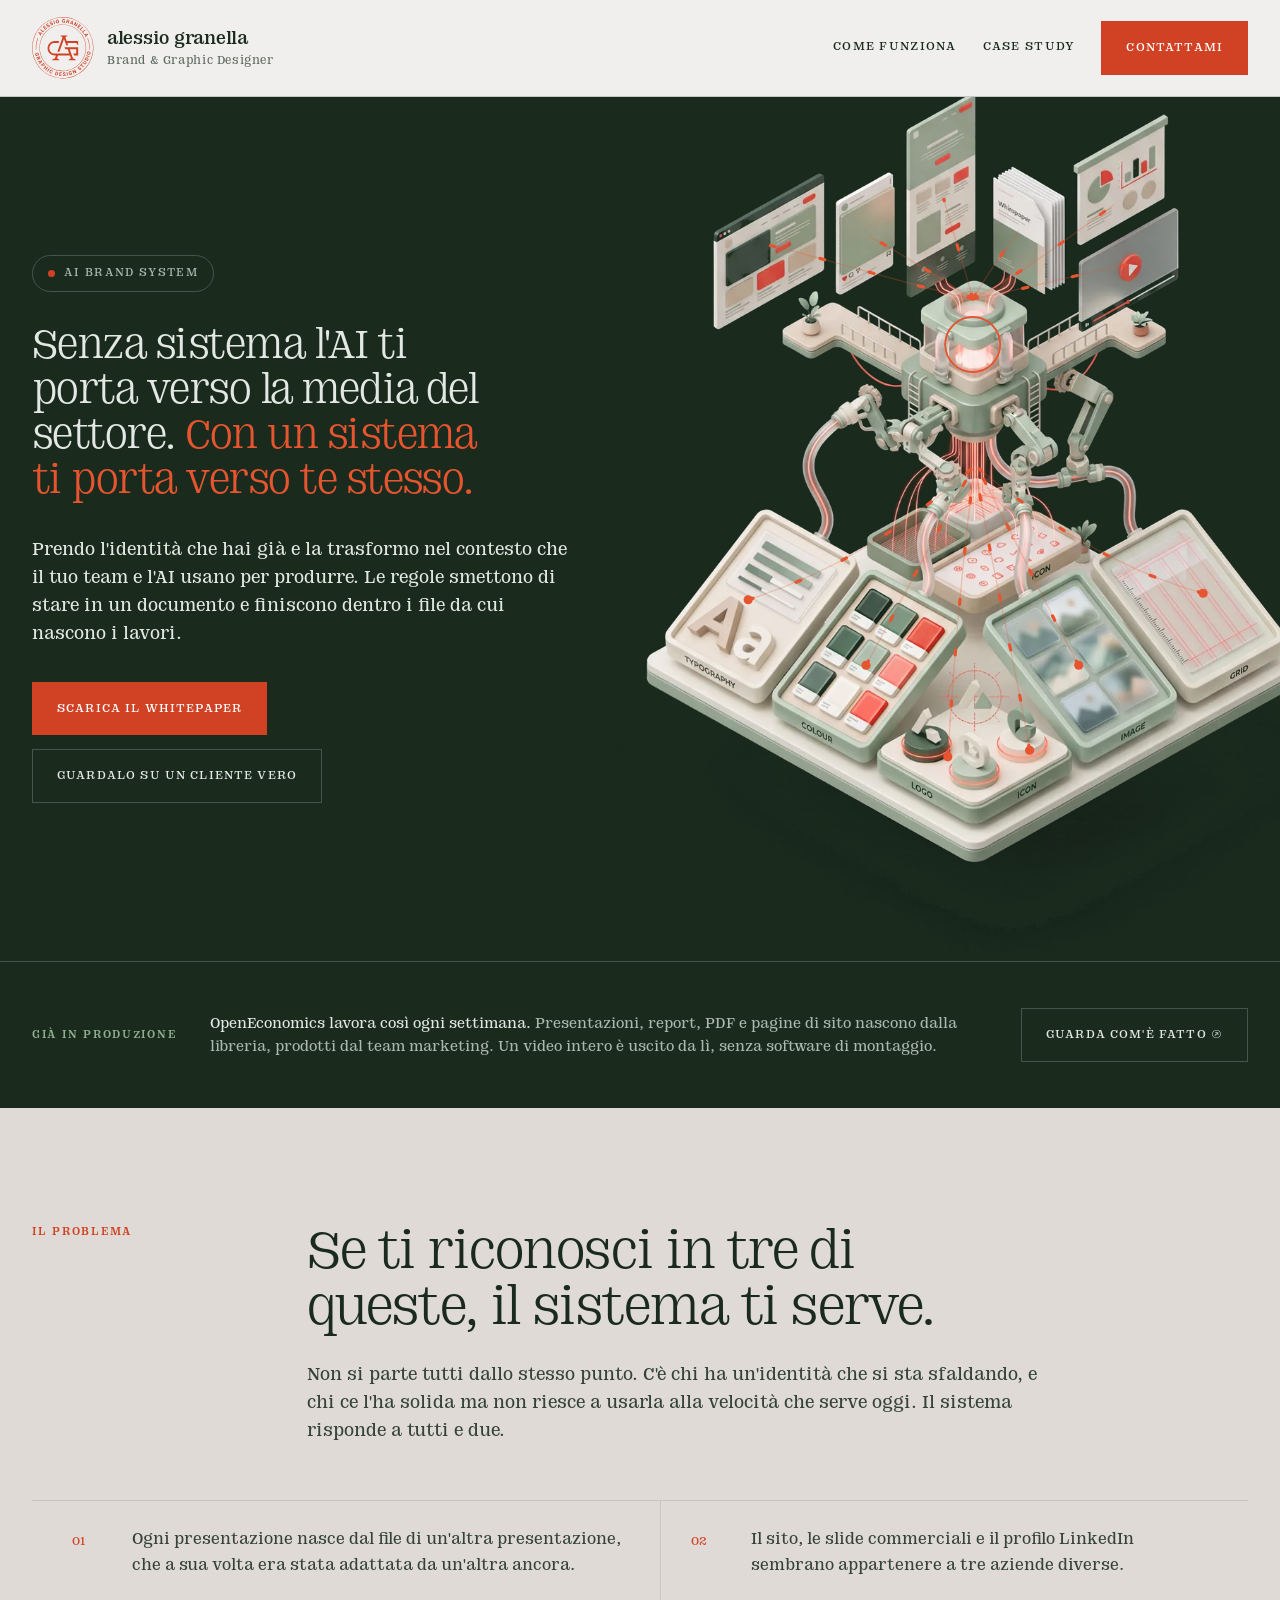
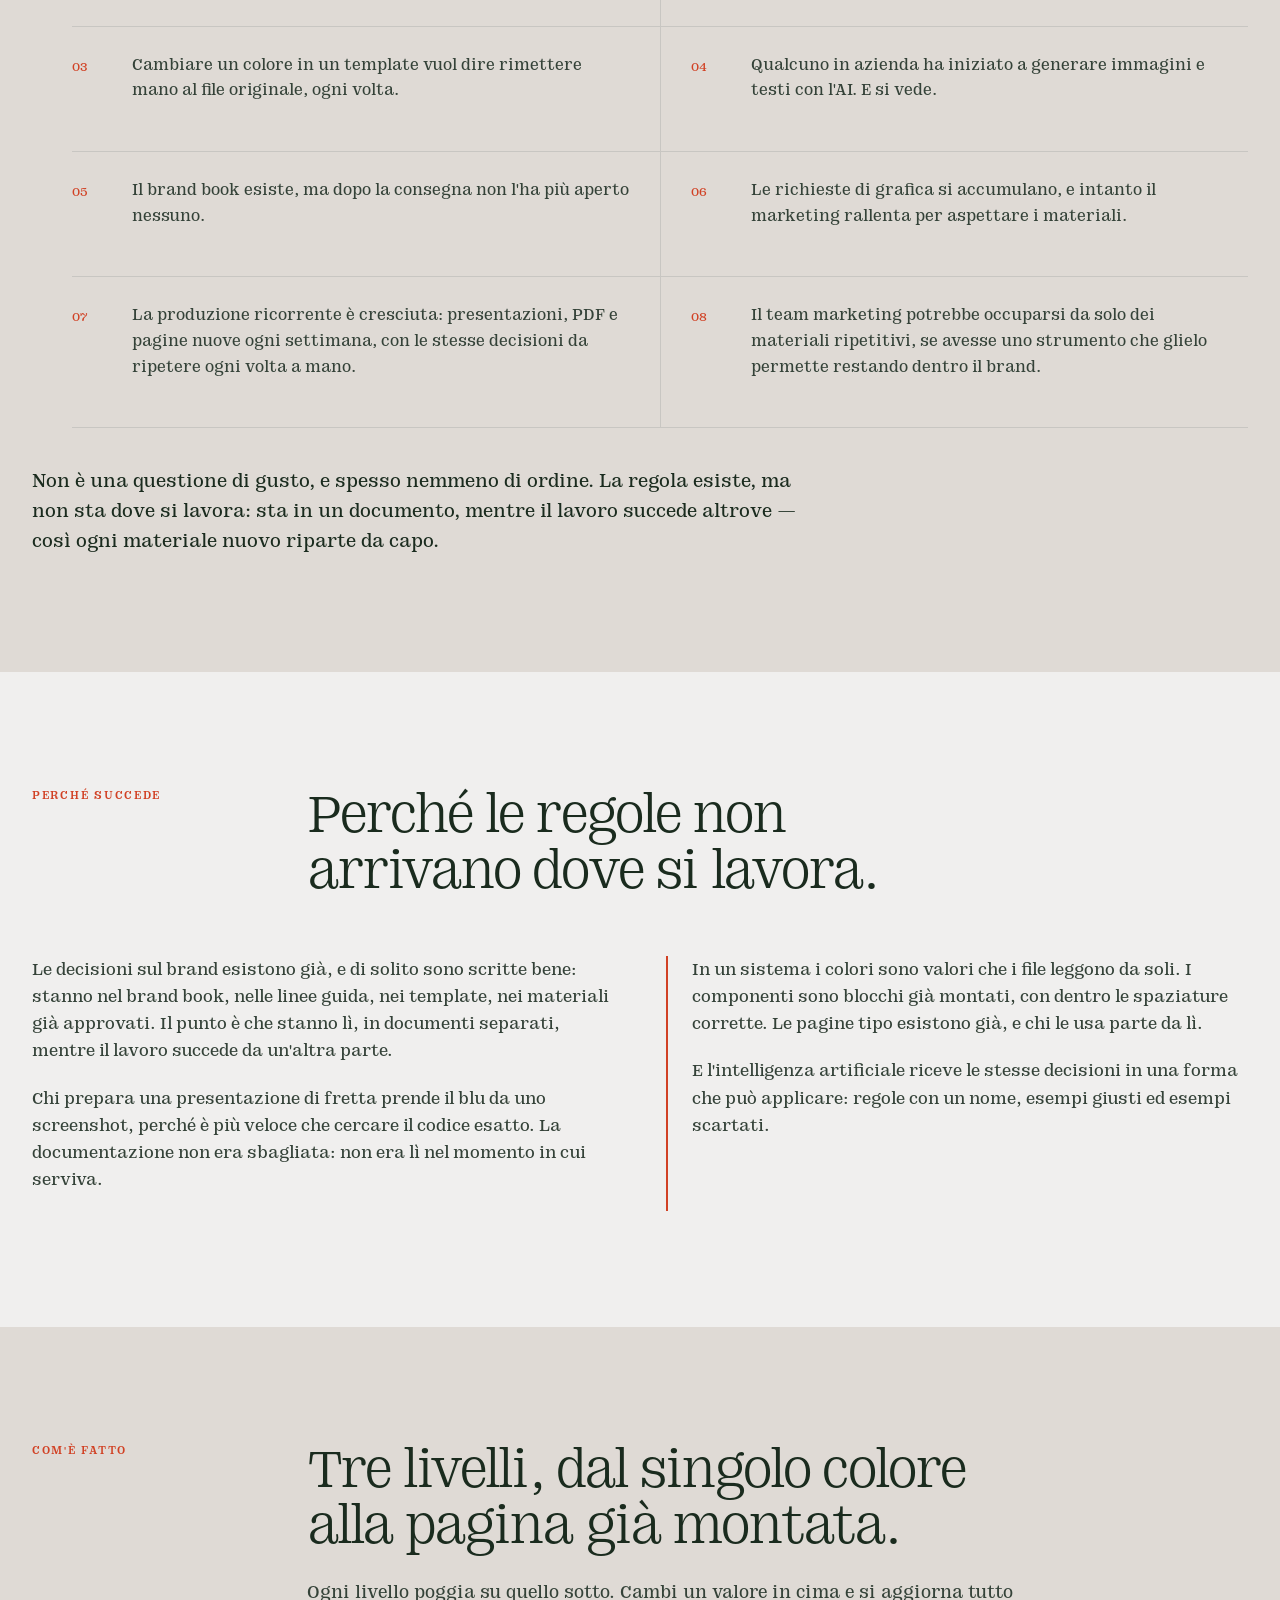
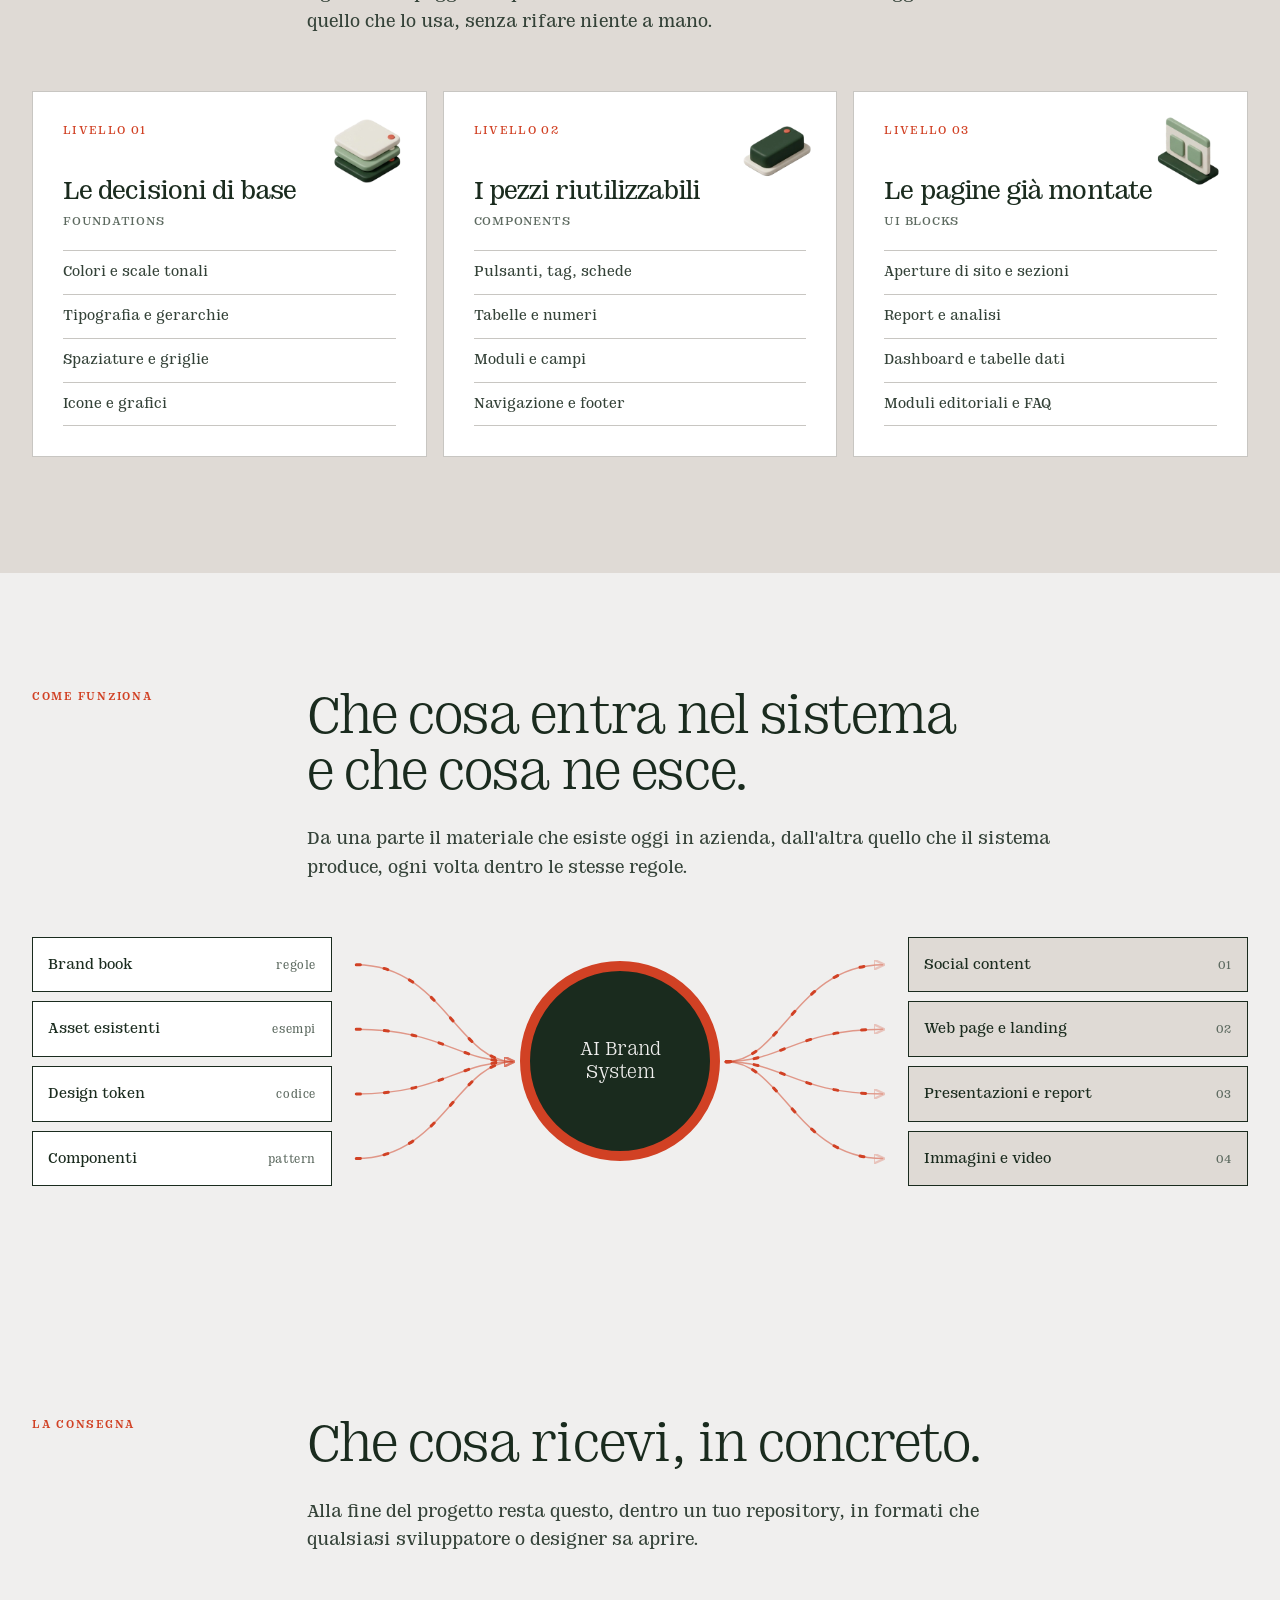
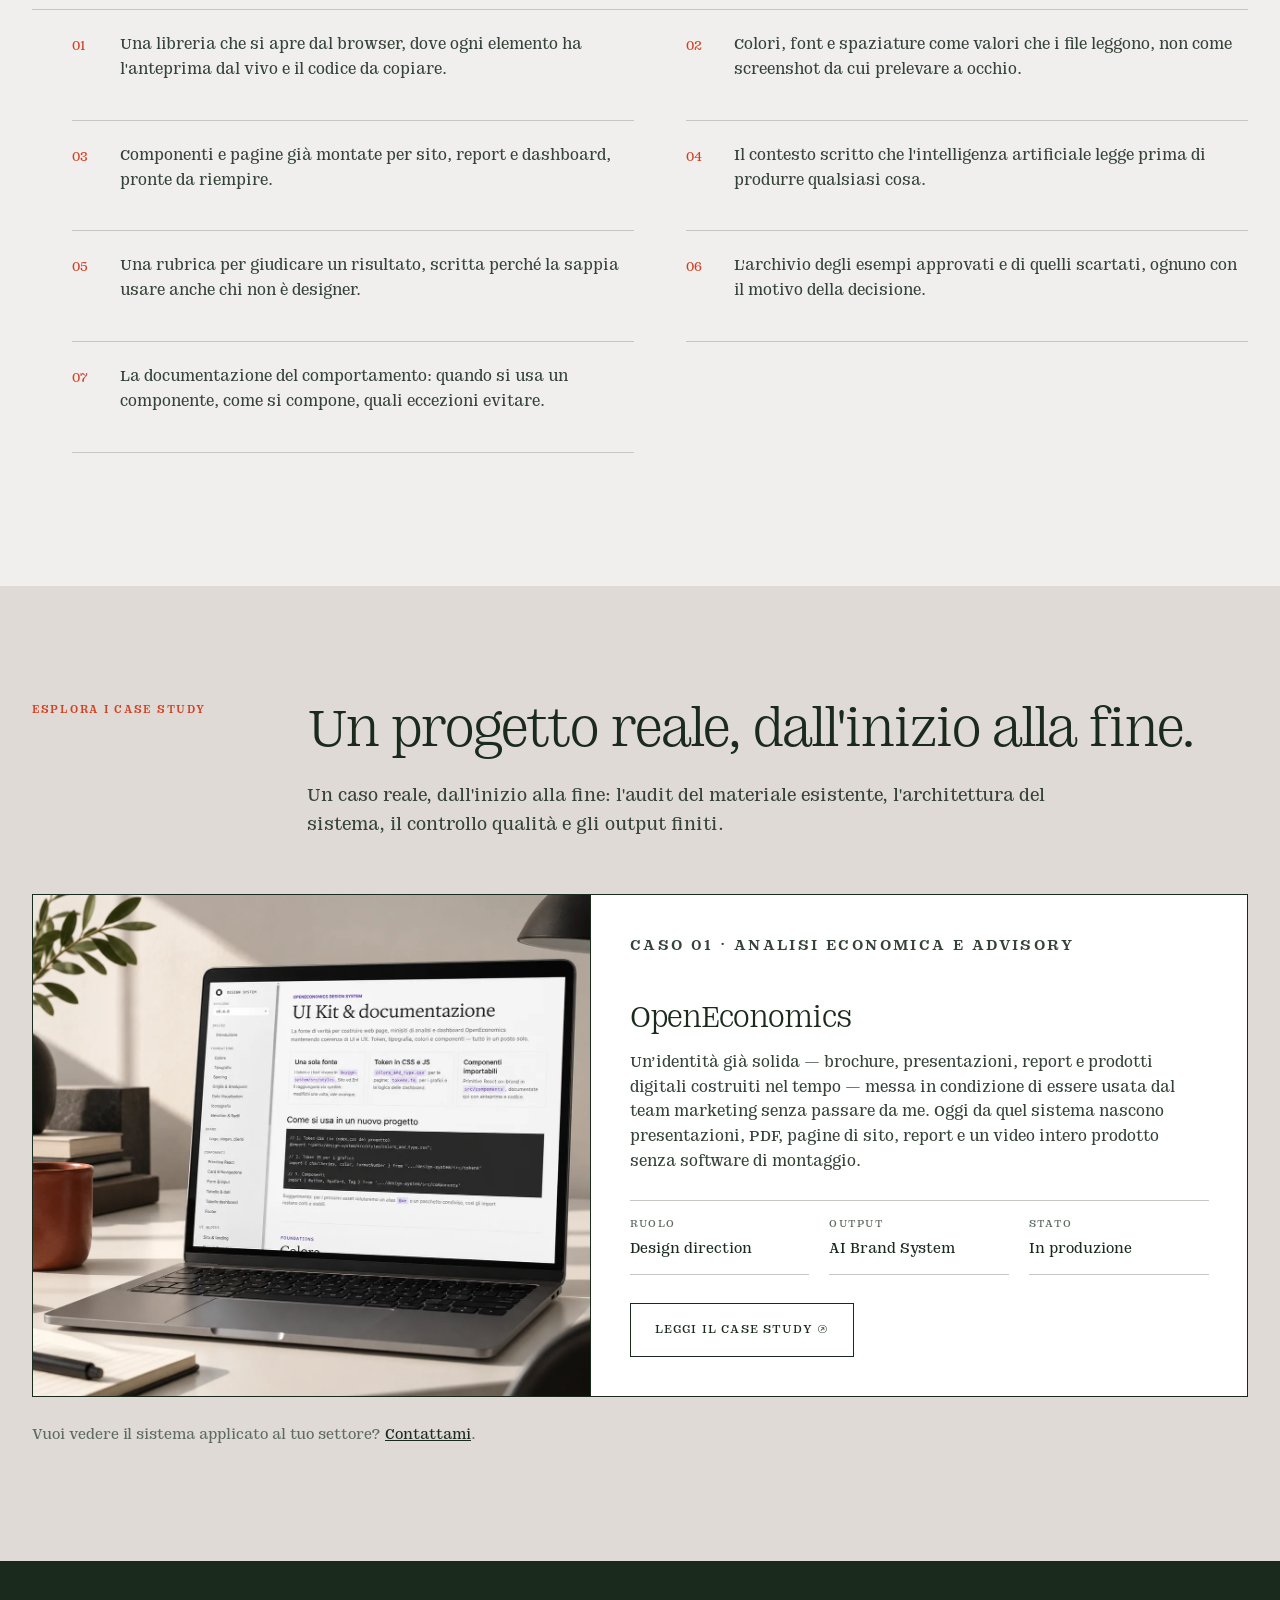
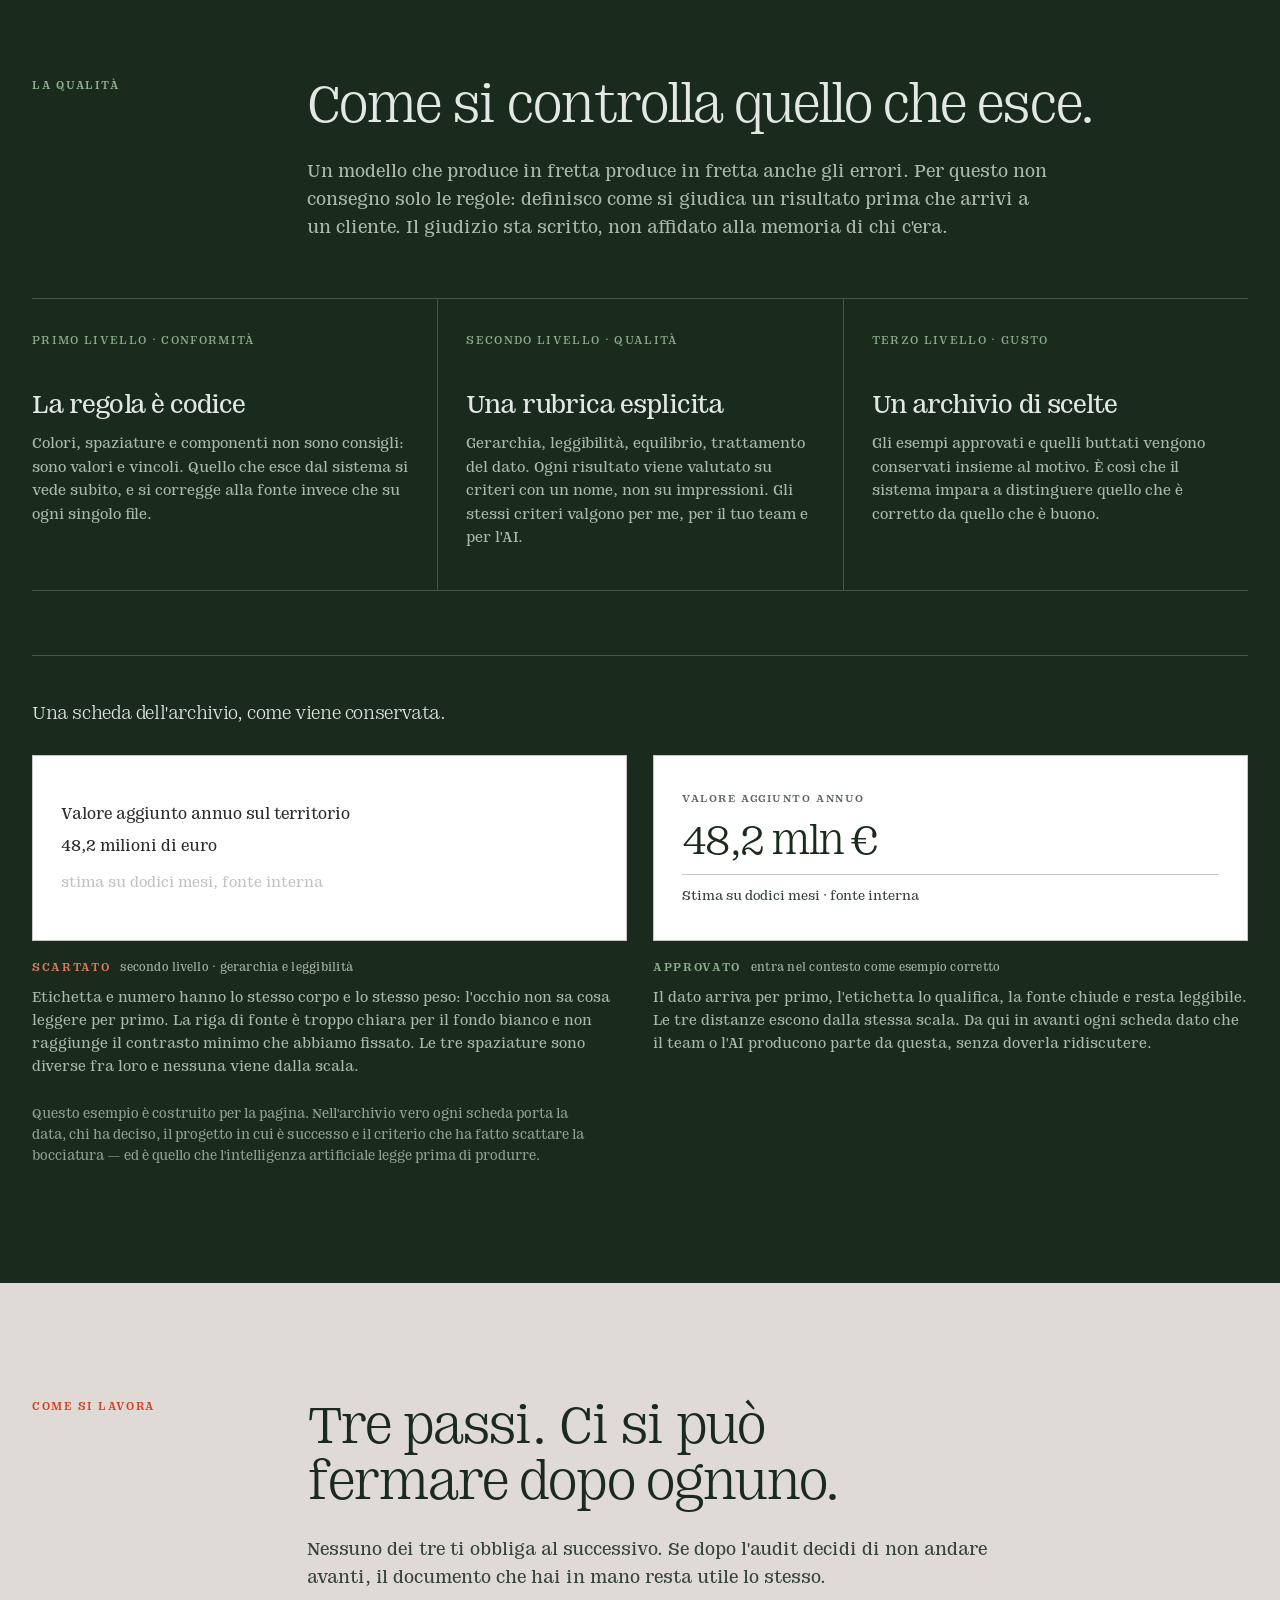
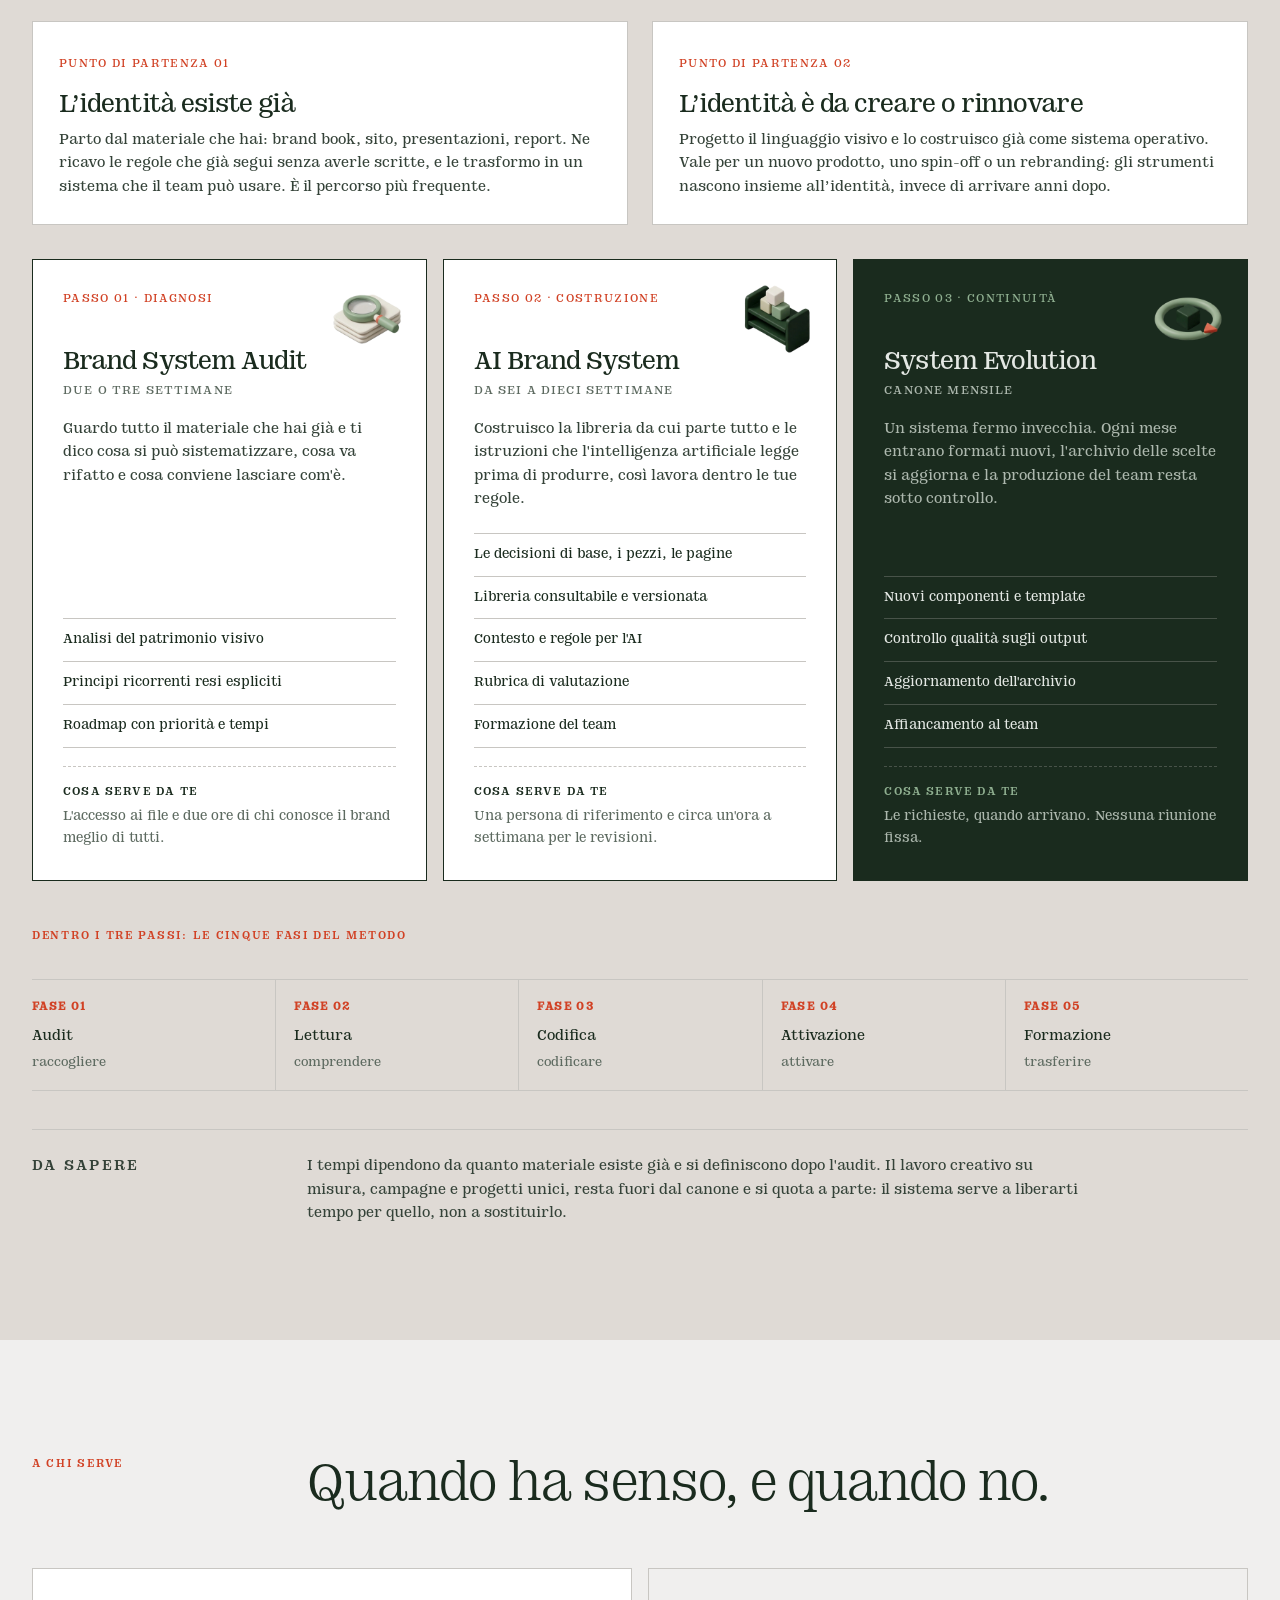
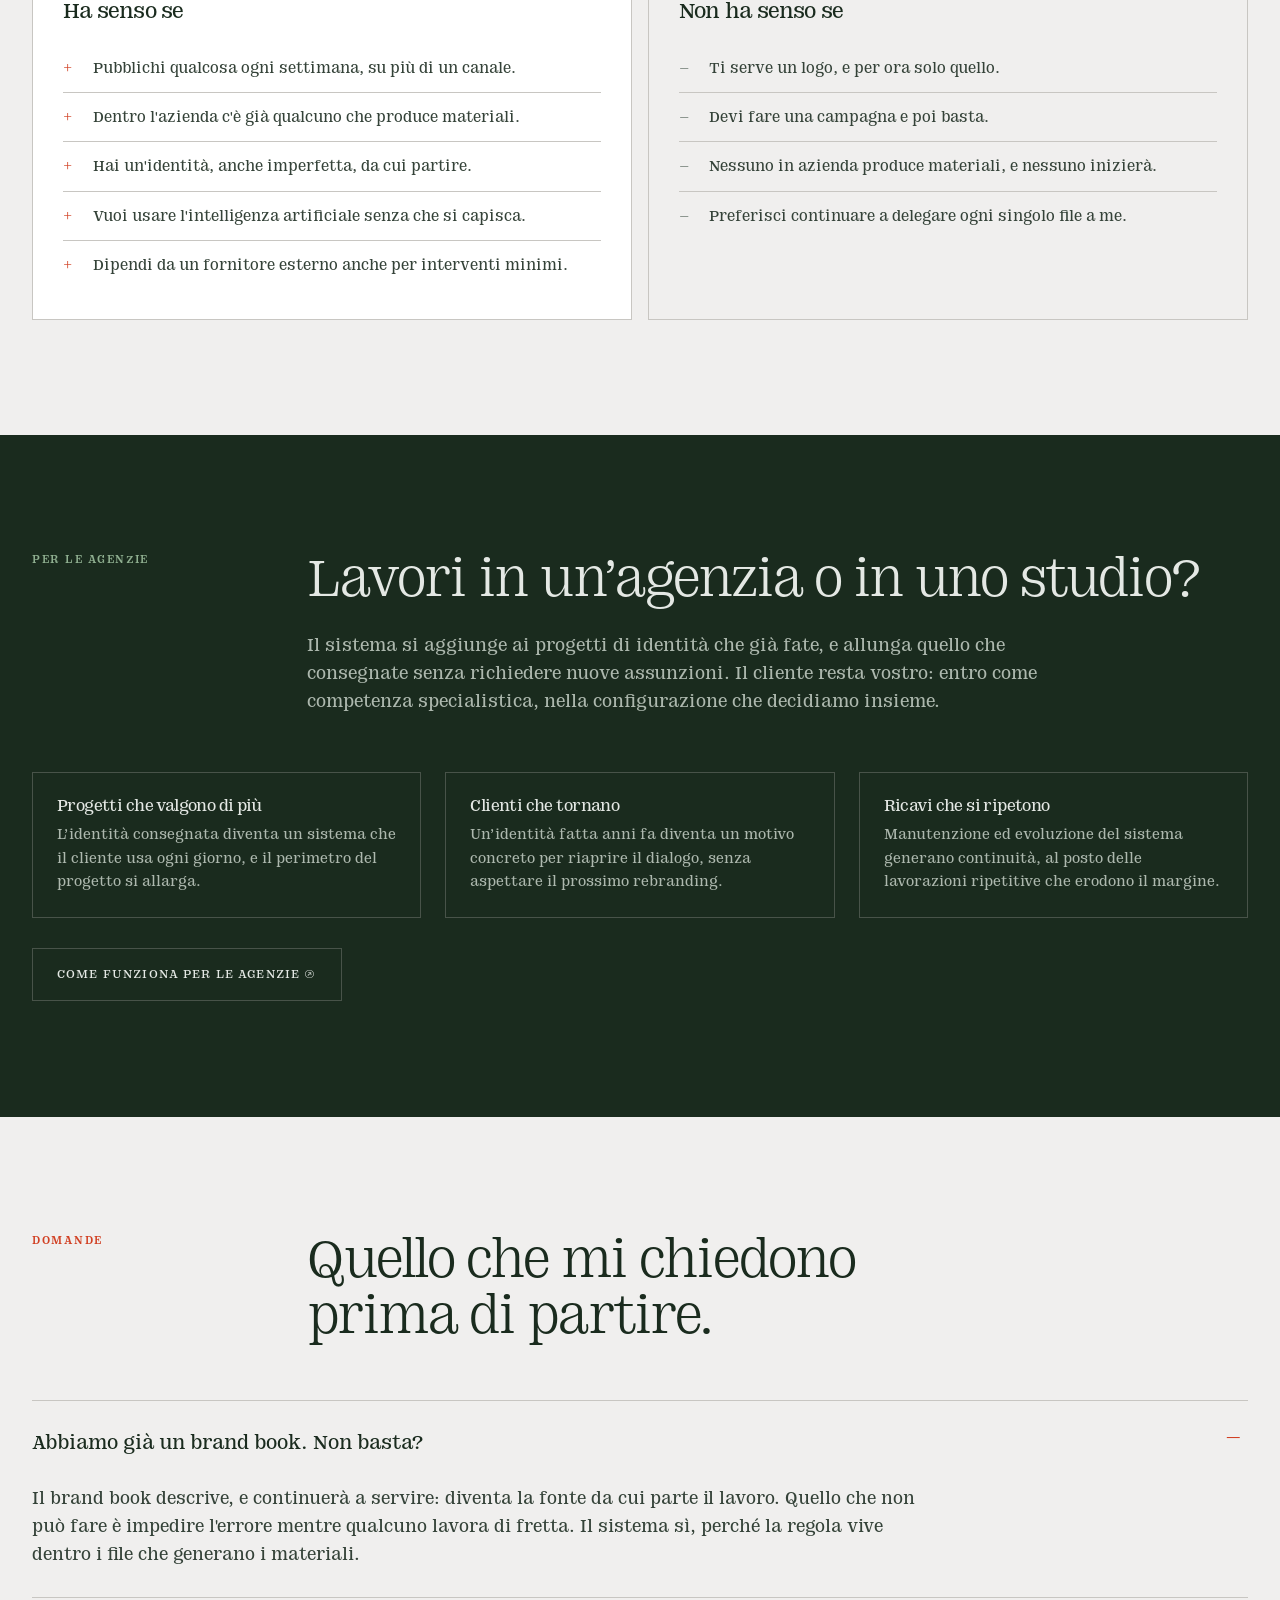
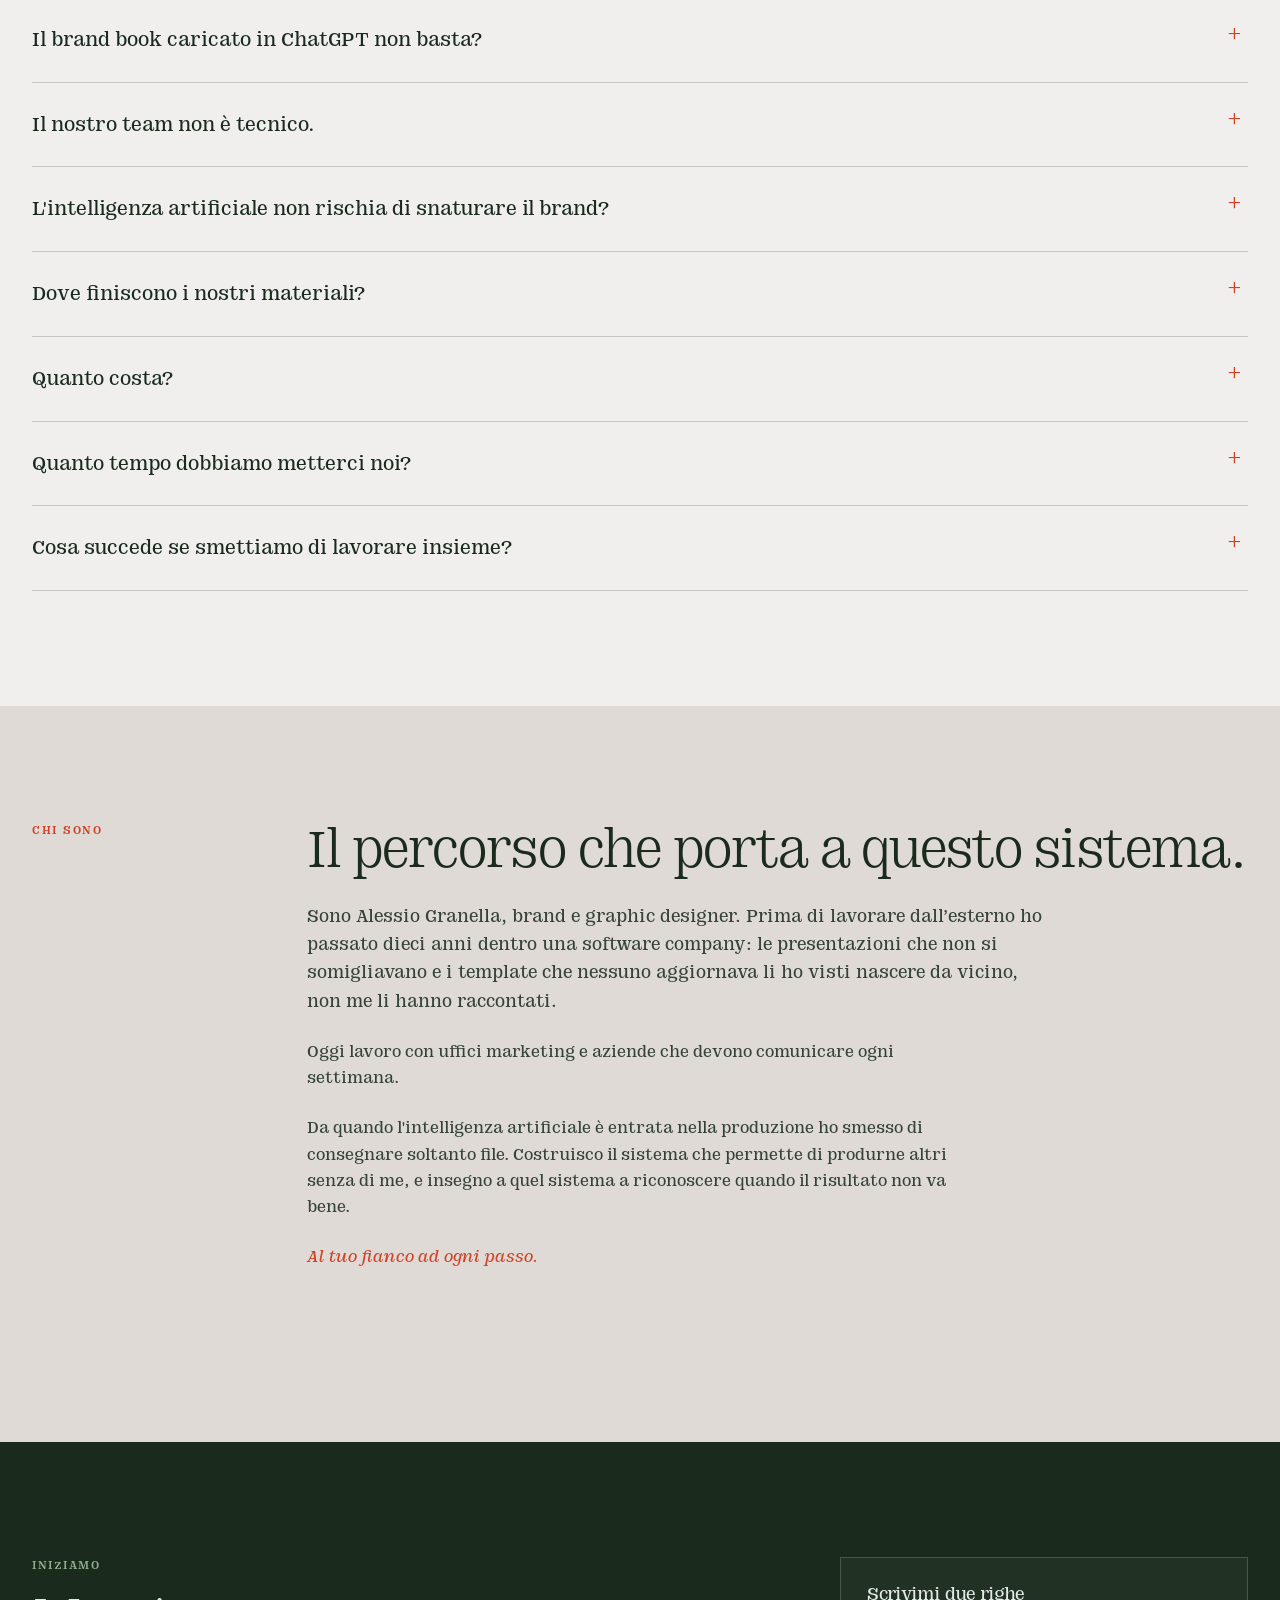
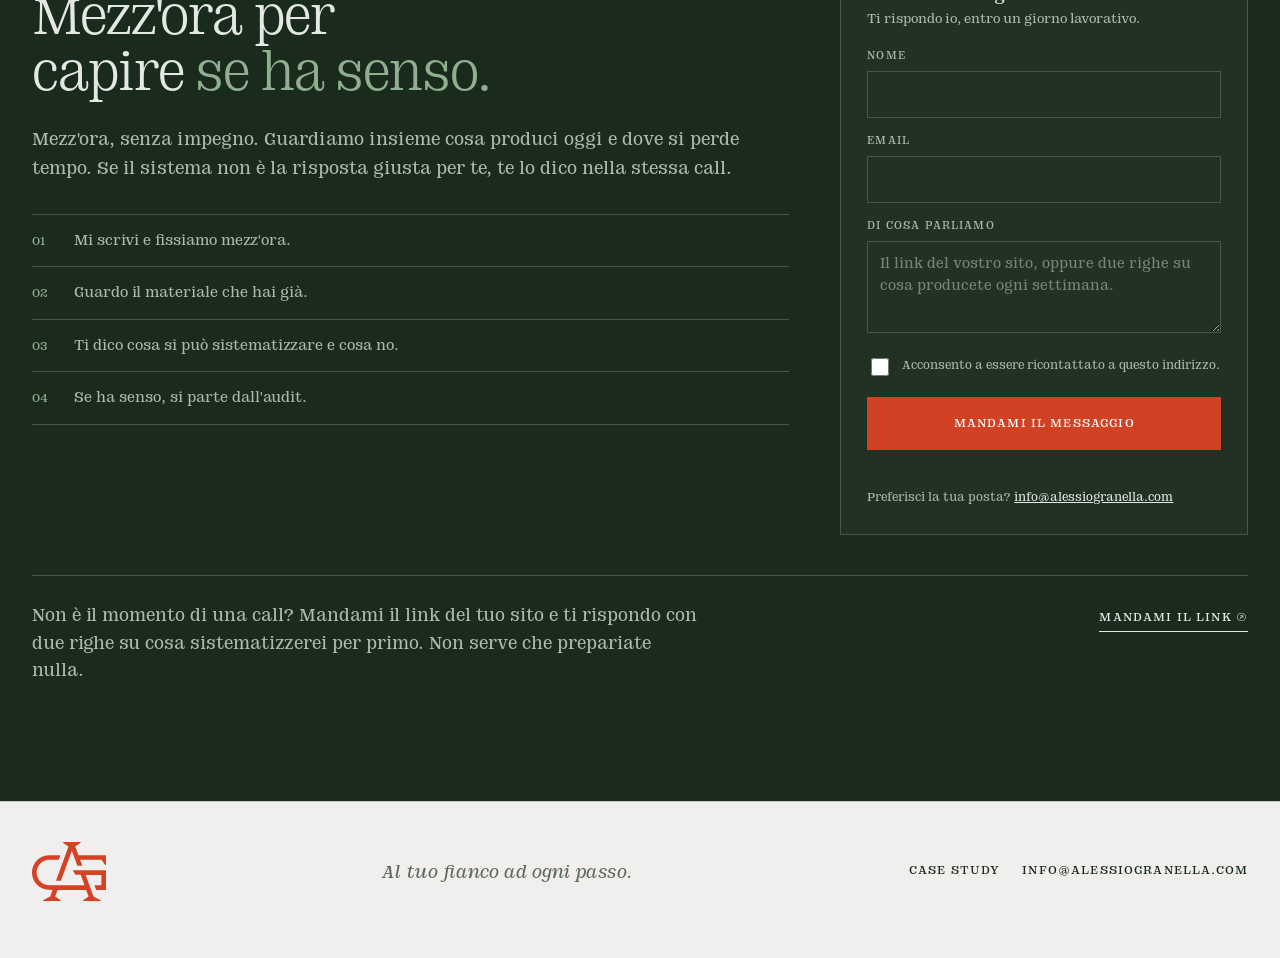
==== commit b38e722d: "Prova sotto la hero, esempio approvato/scartato, due FAQ Landing aziende - fascia "Già in produzione" ====
--- a/index.html
+++ b/index.html
@@ -358,6 +358,50 @@
 @media(max-width:1000px){.fasi5{grid-template-columns:repeat(2,1fr)}
   .fasi5 div+div{border-left:0;padding-left:0}}
 @media(max-width:620px){.fasi5{grid-template-columns:1fr}}
+
+/* fascia per il secondo pubblico: agenzie e studi creativi */
+.agenzie{display:grid;grid-template-columns:repeat(3,1fr);gap:24px;margin-top:34px}
+.agenzie article{border:1px solid var(--line-dark);padding:24px}
+.agenzie h3{margin:0 0 8px;font-size:1.05rem;color:var(--on-dark)}
+.agenzie p{margin:0;font-size:.93rem;color:var(--on-dark-mut)}
+.ag-cta{margin-top:30px}
+@media(max-width:820px){.agenzie{grid-template-columns:1fr}}
+
+/* fascia di prova sotto la hero */
+.prova{padding-block:clamp(30px,4vw,46px);background:var(--ink);border-top:1px solid var(--line-dark)}
+.prova-in{display:grid;grid-template-columns:auto minmax(0,1fr) auto;gap:14px 34px;align-items:center}
+.prova-in .eyebrow{color:var(--muschio);white-space:nowrap}
+.prova-txt{margin:0;color:var(--on-dark-mut);font-size:clamp(.95rem,1.15vw,1.06rem);line-height:1.5}
+.prova-txt b{color:var(--on-dark);font-weight:400}
+.prova-in .btn{white-space:nowrap}
+
+/* esempio approvato / scartato */
+.giudizio{margin-top:clamp(46px,5vw,72px);border-top:1px solid var(--line-dark);padding-top:clamp(30px,3.4vw,44px)}
+.giudizio-int{margin:0 0 26px;color:var(--on-dark)!important;font-size:clamp(1.1rem,1.5vw,1.32rem);font-weight:300;letter-spacing:-.02em;max-width:40ch}
+.gz-coppia{display:grid;grid-template-columns:1fr 1fr;gap:26px}
+.gz{margin:0;min-width:0}
+.gz-demo{background:var(--white);border:1px solid var(--line);padding:30px 28px;min-height:186px;display:flex;align-items:center}
+.gz-verdetto{display:flex;align-items:baseline;gap:10px;margin:18px 0 8px}
+.gz-verdetto b{font-size:.74rem;font-weight:500;text-transform:uppercase;letter-spacing:.14em}
+.gz-no .gz-verdetto b{color:#e07a5f}
+.gz-si .gz-verdetto b{color:var(--muschio)}
+.gz-verdetto span{font-size:.74rem;color:var(--on-dark-mut);letter-spacing:.02em}
+.gz p{margin:0;font-size:.93rem;line-height:1.55;color:var(--on-dark-mut)}
+.giudizio-nota{margin:26px 0 0;font-size:.86rem;line-height:1.55;color:var(--on-dark-mut);max-width:62ch;opacity:.82}
+/* il finto documento dentro le due schede */
+.dm{width:100%}
+.dm-no .e{display:block;font-size:1.02rem;color:#2b2b2b;margin-bottom:7px}
+.dm-no .n{display:block;font-size:1.02rem;color:#2b2b2b;margin-bottom:11px}
+.dm-no .s{display:block;font-size:.95rem;color:#c2c2c2}
+.dm-si .e{display:block;font-size:.7rem;font-weight:500;text-transform:uppercase;letter-spacing:.14em;color:#5d6a60;margin-bottom:12px}
+.dm-si .n{display:block;font-size:2.7rem;line-height:1;font-weight:300;letter-spacing:-.04em;color:var(--ink);margin-bottom:12px}
+.dm-si .s{display:block;font-size:.85rem;color:#344238;border-top:1px solid var(--line);padding-top:10px}
+@media(max-width:860px){
+  .prova-in{grid-template-columns:1fr;gap:12px}
+  .prova-in .btn{justify-self:start}
+  .gz-coppia{grid-template-columns:1fr;gap:22px}
+  .gz-demo{min-height:0;padding:24px 22px}
+}
 </style>
 </head>
 <body>
@@ -441,6 +485,17 @@
 
 <main>
 
+<section class="prova dark">
+  <div class="wrap">
+    <div class="prova-in">
+      <p class="eyebrow">Già in produzione</p>
+      <p class="prova-txt"><b>OpenEconomics lavora così ogni settimana.</b> Presentazioni, report, PDF e pagine di sito nascono dalla libreria, prodotti dal team marketing. Un video intero è uscito da lì, senza software di montaggio.</p>
+      <a class="btn btn-ghost" href="case-study/">Guarda com'è fatto ↗</a>
+    </div>
+  </div>
+</section>
+
+
 <section class="band" style="background:var(--soft)">
   <div class="wrap">
     <div class="head">
@@ -623,6 +678,35 @@
         <p>Gli esempi approvati e quelli buttati vengono conservati insieme al motivo. È così che il sistema impara a distinguere quello che è corretto da quello che è buono.</p>
       </article>
     </div>
+
+    <div class="giudizio">
+      <p class="giudizio-int">Una scheda dell'archivio, come viene conservata.</p>
+      <div class="gz-coppia">
+        <figure class="gz gz-no">
+          <div class="gz-demo">
+            <div class="dm dm-no">
+              <span class="e">Valore aggiunto annuo sul territorio</span>
+              <span class="n">48,2 milioni di euro</span>
+              <span class="s">stima su dodici mesi, fonte interna</span>
+            </div>
+          </div>
+          <div class="gz-verdetto"><b>Scartato</b><span>secondo livello · gerarchia e leggibilità</span></div>
+          <p>Etichetta e numero hanno lo stesso corpo e lo stesso peso: l'occhio non sa cosa leggere per primo. La riga di fonte è troppo chiara per il fondo bianco e non raggiunge il contrasto minimo che abbiamo fissato. Le tre spaziature sono diverse fra loro e nessuna viene dalla scala.</p>
+        </figure>
+        <figure class="gz gz-si">
+          <div class="gz-demo">
+            <div class="dm dm-si">
+              <span class="e">Valore aggiunto annuo</span>
+              <span class="n">48,2 mln €</span>
+              <span class="s">Stima su dodici mesi · fonte interna</span>
+            </div>
+          </div>
+          <div class="gz-verdetto"><b>Approvato</b><span>entra nel contesto come esempio corretto</span></div>
+          <p>Il dato arriva per primo, l'etichetta lo qualifica, la fonte chiude e resta leggibile. Le tre distanze escono dalla stessa scala. Da qui in avanti ogni scheda dato che il team o l'AI producono parte da questa, senza doverla ridiscutere.</p>
+        </figure>
+      </div>
+      <p class="giudizio-nota">Questo esempio è costruito per la pagina. Nell'archivio vero ogni scheda porta la data, chi ha deciso, il progetto in cui è successo e il criterio che ha fatto scattare la bocciatura — ed è quello che l'intelligenza artificiale legge prima di produrre.</p>
+    </div>
   </div>
 </section>
 
@@ -722,6 +806,35 @@
   </div>
 </section>
 
+<section class="band dark" id="agenzie">
+  <div class="wrap">
+    <div class="head">
+      <p class="eyebrow">Per le agenzie</p>
+      <div class="head-copy">
+        <h2>Lavori in un&#8217;agenzia o in uno studio?</h2>
+        <p class="lead">Il sistema si aggiunge ai progetti di identit&#224; che gi&#224; fate, e allunga quello che consegnate senza richiedere nuove assunzioni. Il cliente resta vostro: entro come competenza specialistica, nella configurazione che decidiamo insieme.</p>
+      </div>
+    </div>
+    <div class="agenzie reveal">
+      <article>
+        <h3>Progetti che valgono di pi&#249;</h3>
+        <p>L&#8217;identit&#224; consegnata diventa un sistema che il cliente usa ogni giorno, e il perimetro del progetto si allarga.</p>
+      </article>
+      <article>
+        <h3>Clienti che tornano</h3>
+        <p>Un&#8217;identit&#224; fatta anni fa diventa un motivo concreto per riaprire il dialogo, senza aspettare il prossimo rebranding.</p>
+      </article>
+      <article>
+        <h3>Ricavi che si ripetono</h3>
+        <p>Manutenzione ed evoluzione del sistema generano continuit&#224;, al posto delle lavorazioni ripetitive che erodono il margine.</p>
+      </article>
+    </div>
+    <div class="actions ag-cta">
+      <a class="btn btn-ghost" href="agenzie/">Come funziona per le agenzie ↗</a>
+    </div>
+  </div>
+</section>
+
 <section class="band">
   <div class="wrap">
     <div class="head">
@@ -730,8 +843,10 @@
     </div>
     <div class="faq">
       <details open><summary>Abbiamo già un brand book. Non basta?</summary><p>Il brand book descrive, e continuerà a servire: diventa la fonte da cui parte il lavoro. Quello che non può fare è impedire l'errore mentre qualcuno lavora di fretta. Il sistema sì, perché la regola vive dentro i file che generano i materiali.</p></details>
+      <details><summary>Il brand book caricato in ChatGPT non basta?</summary><p>È la prima cosa che si prova, l'ho fatto anch'io. Il modello però legge un documento pensato per essere guardato da una persona: ricava i colori a occhio dalle immagini invece di avere i valori esatti, e pesa le pagine di esempio come tutto il resto. Dal terzo materiale in poi comincia ad andare per conto suo. Quello che serve è lo stesso contenuto riscritto in una forma che una macchina legge senza interpretare: valori dichiarati, componenti già montati, esempi giudicati uno per uno.</p></details>
       <details><summary>Il nostro team non è tecnico.</summary><p>Non serve che lo sia. Chi produce contenuti apre una libreria e un back office: sceglie un blocco, scrive, pubblica. Il codice sta sotto e riguarda me e chi sviluppa.</p></details>
       <details><summary>L'intelligenza artificiale non rischia di snaturare il brand?</summary><p>Sì, quando lavora senza vincoli, ed è quello che succede oggi in metà delle aziende che la usano. Qui riceve regole con un nome, esempi corretti, esempi scartati e criteri di valutazione. La direzione la decidiamo noi, lei la applica.</p></details>
+      <details><summary>Dove finiscono i nostri materiali?</summary><p>Il sistema vive in un repository tuo, non mio. I file che mi mandi stanno in una cartella condivisa che chiudi tu alla fine, e firmo un accordo di riservatezza se serve. Sui modelli: si usano quelli che la tua azienda ha già approvato, con le impostazioni che escludono l'addestramento sui tuoi dati. Se il vostro ufficio legale ha vincoli particolari li guardiamo prima dell'audit, così non diventano un problema a metà lavoro.</p></details>
       <details><summary>Quanto costa?</summary><p>Dipende da quanto materiale esiste e da quanti formati devono entrare nel sistema, quindi una cifra prima di aver visto i tuoi file sarebbe inventata. L'audit è la fase più contenuta e serve proprio a questo: alla fine hai un numero reale e sei libero di fermarti.</p></details>
       <details><summary>Quanto tempo dobbiamo metterci noi?</summary><p>Due ore in fase di audit, circa un'ora a settimana durante il setup. Dopo, solo il tempo di mandarmi le richieste. Il carico maggiore resta dalla mia parte.</p></details>
       <details><summary>Cosa succede se smettiamo di lavorare insieme?</summary><p>Il sistema è tuo. Valori, componenti, documentazione e archivio restano nel tuo repository, in formati aperti che qualsiasi studio può riprendere in mano. Il canone si rinnova perché serve, non perché sei bloccato.</p></details>
@@ -821,7 +936,7 @@
 
 <script>
 const io=new IntersectionObserver(es=>es.forEach(e=>{if(e.isIntersecting){e.target.classList.add('on');io.unobserve(e.target)}}),{threshold:.08,rootMargin:'0px 0px -40px 0px'});
-document.querySelectorAll('.band .head, .band .prob, .band .levels, .band .map, .band .deliver, .band .ctrl, .band .phases, .band .fit, .band .faq, .band .cases, .band .porte, .band .fasi5, .cta-grid').forEach(el=>{el.classList.add('reveal');io.observe(el)});
+document.querySelectorAll('.band .head, .band .prob, .band .levels, .band .map, .band .deliver, .band .ctrl, .band .phases, .band .fit, .band .faq, .band .cases, .band .porte, .band .fasi5, .band .agenzie, .band .giudizio, .prova-in, .cta-grid').forEach(el=>{el.classList.add('reveal');io.observe(el)});
 </script>
 
 <script>
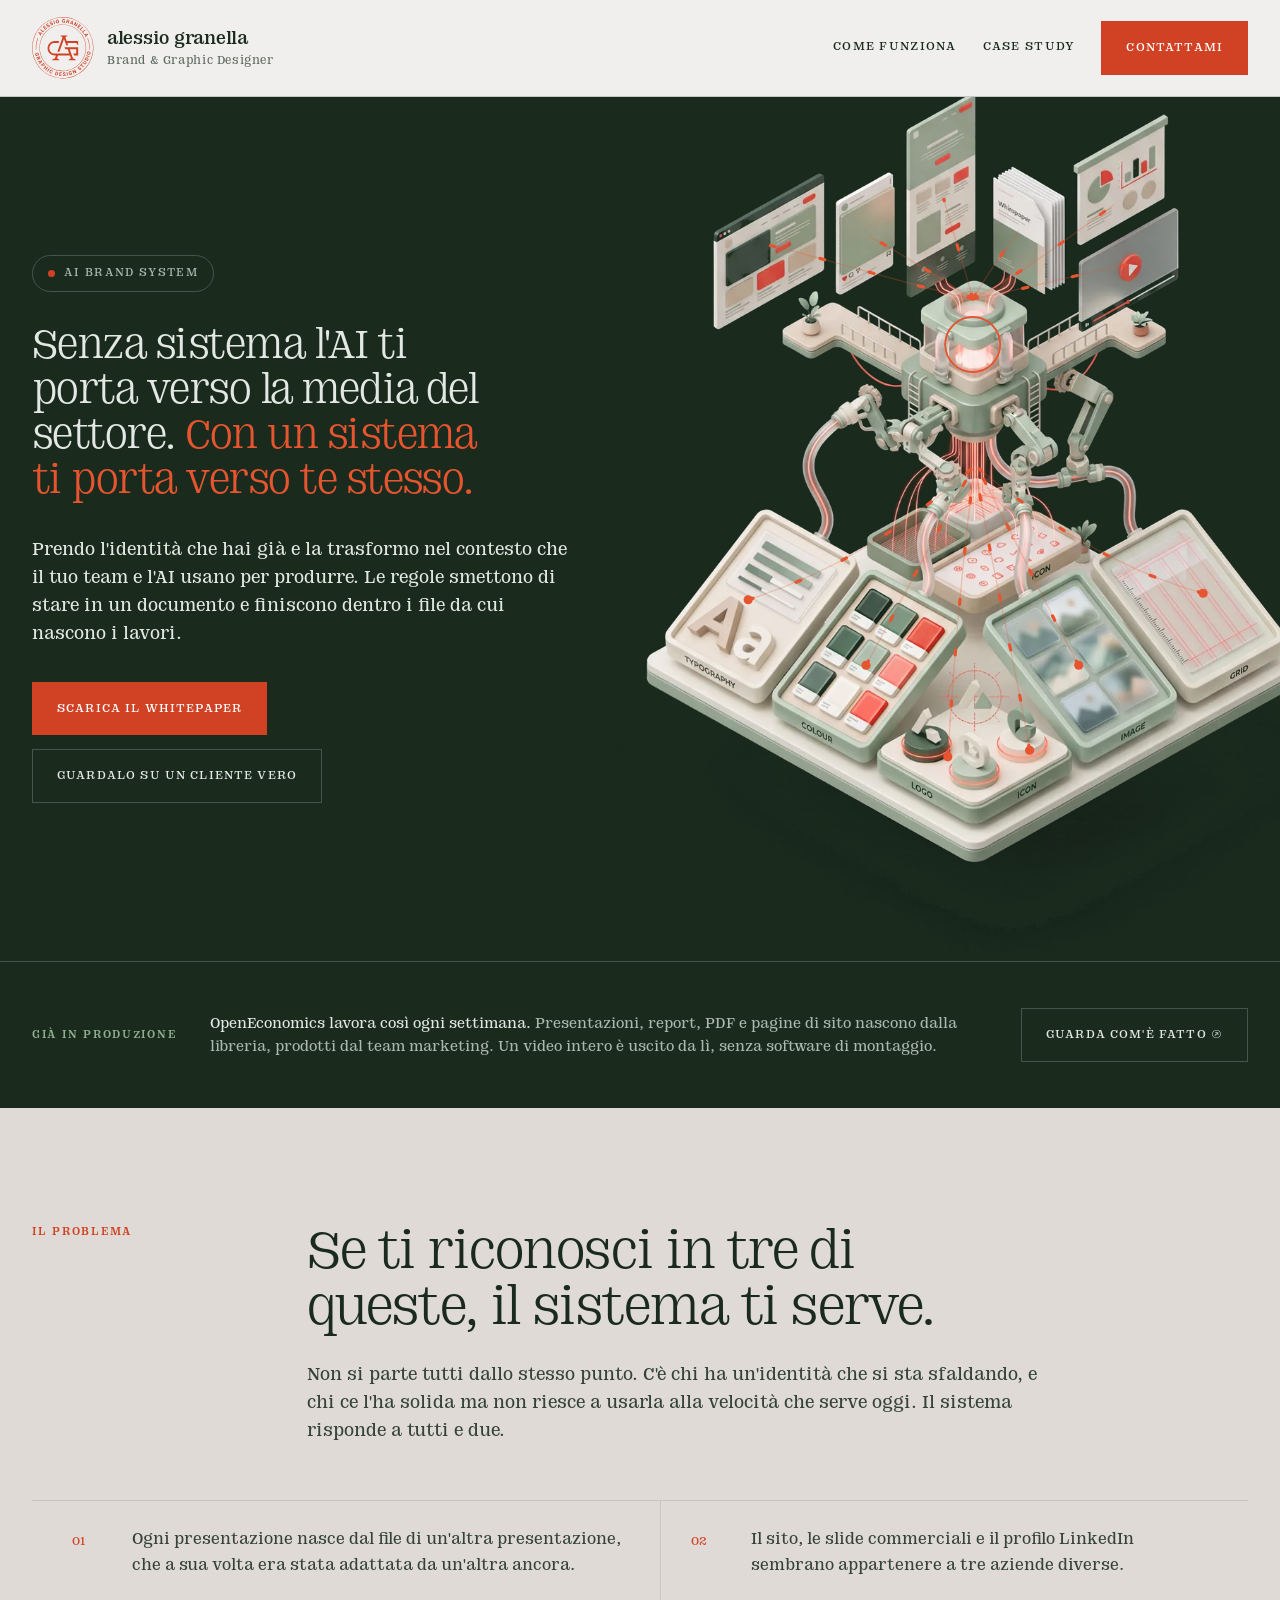
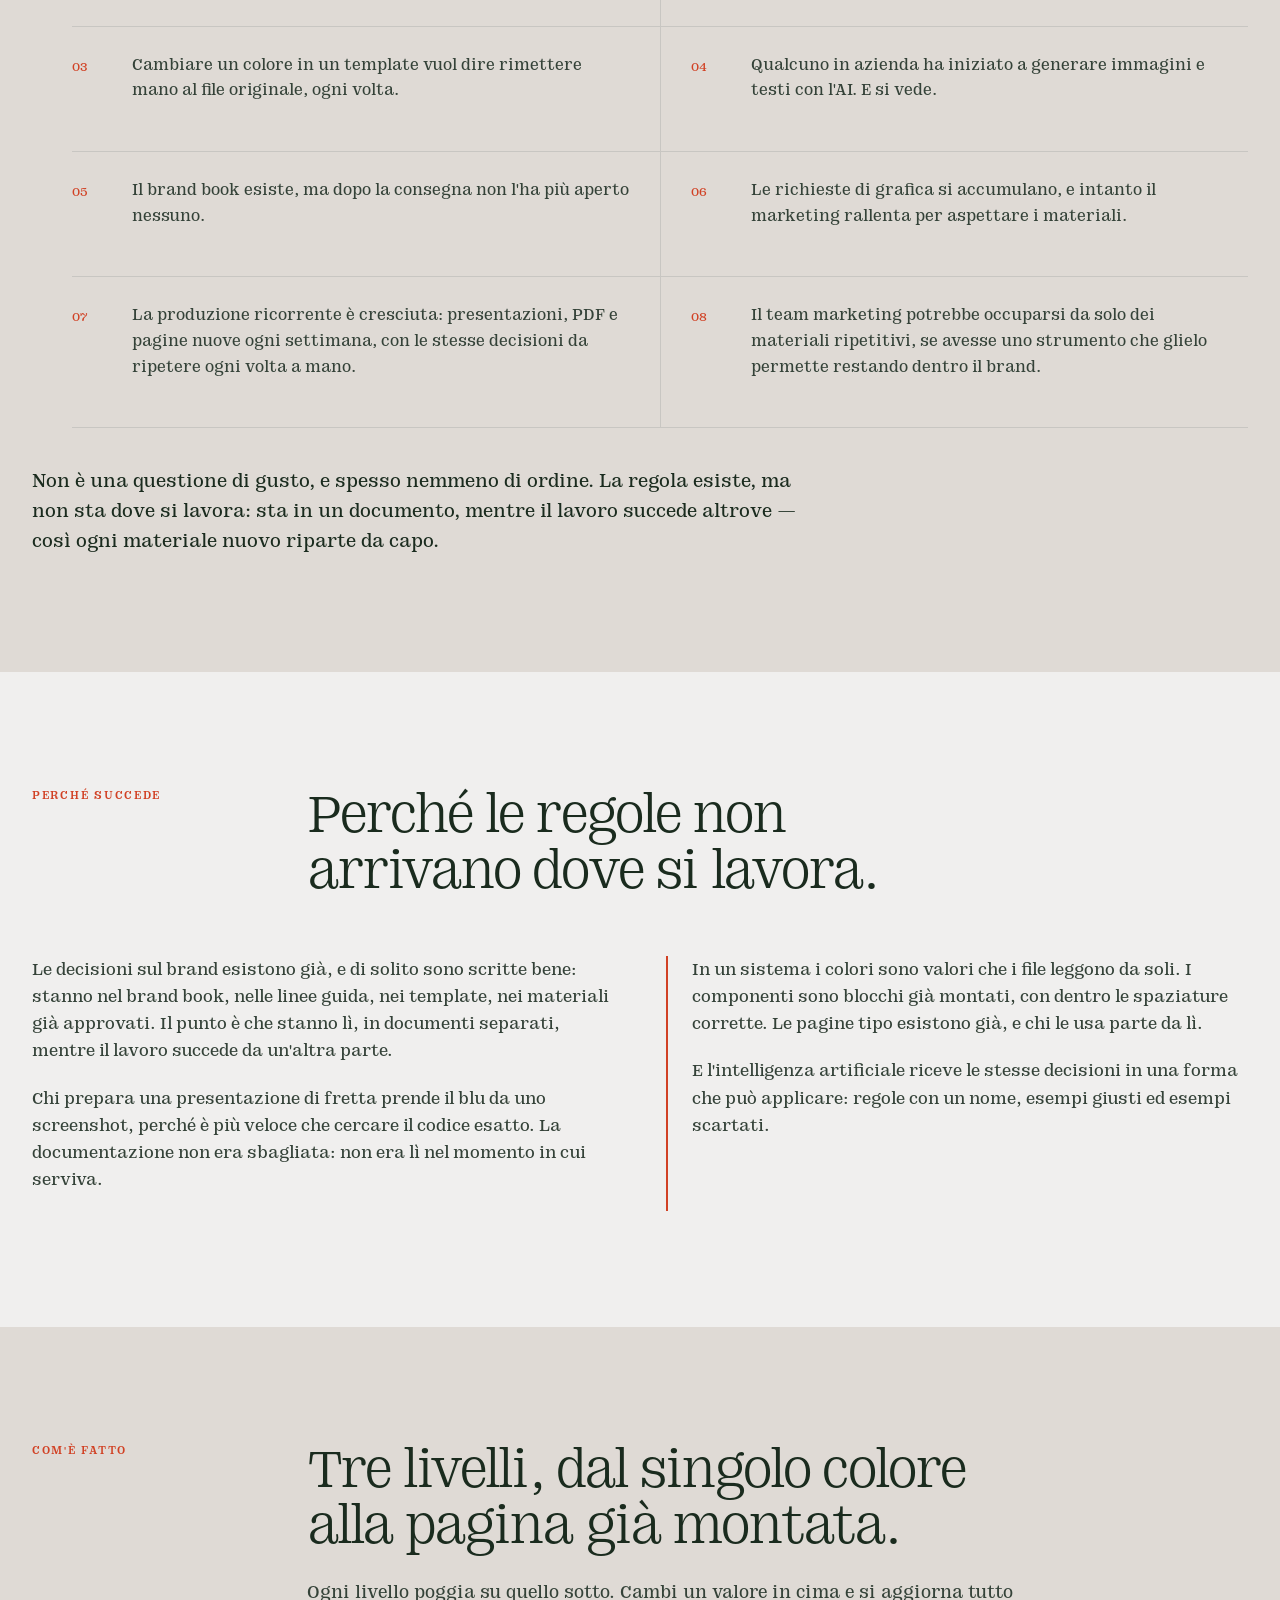
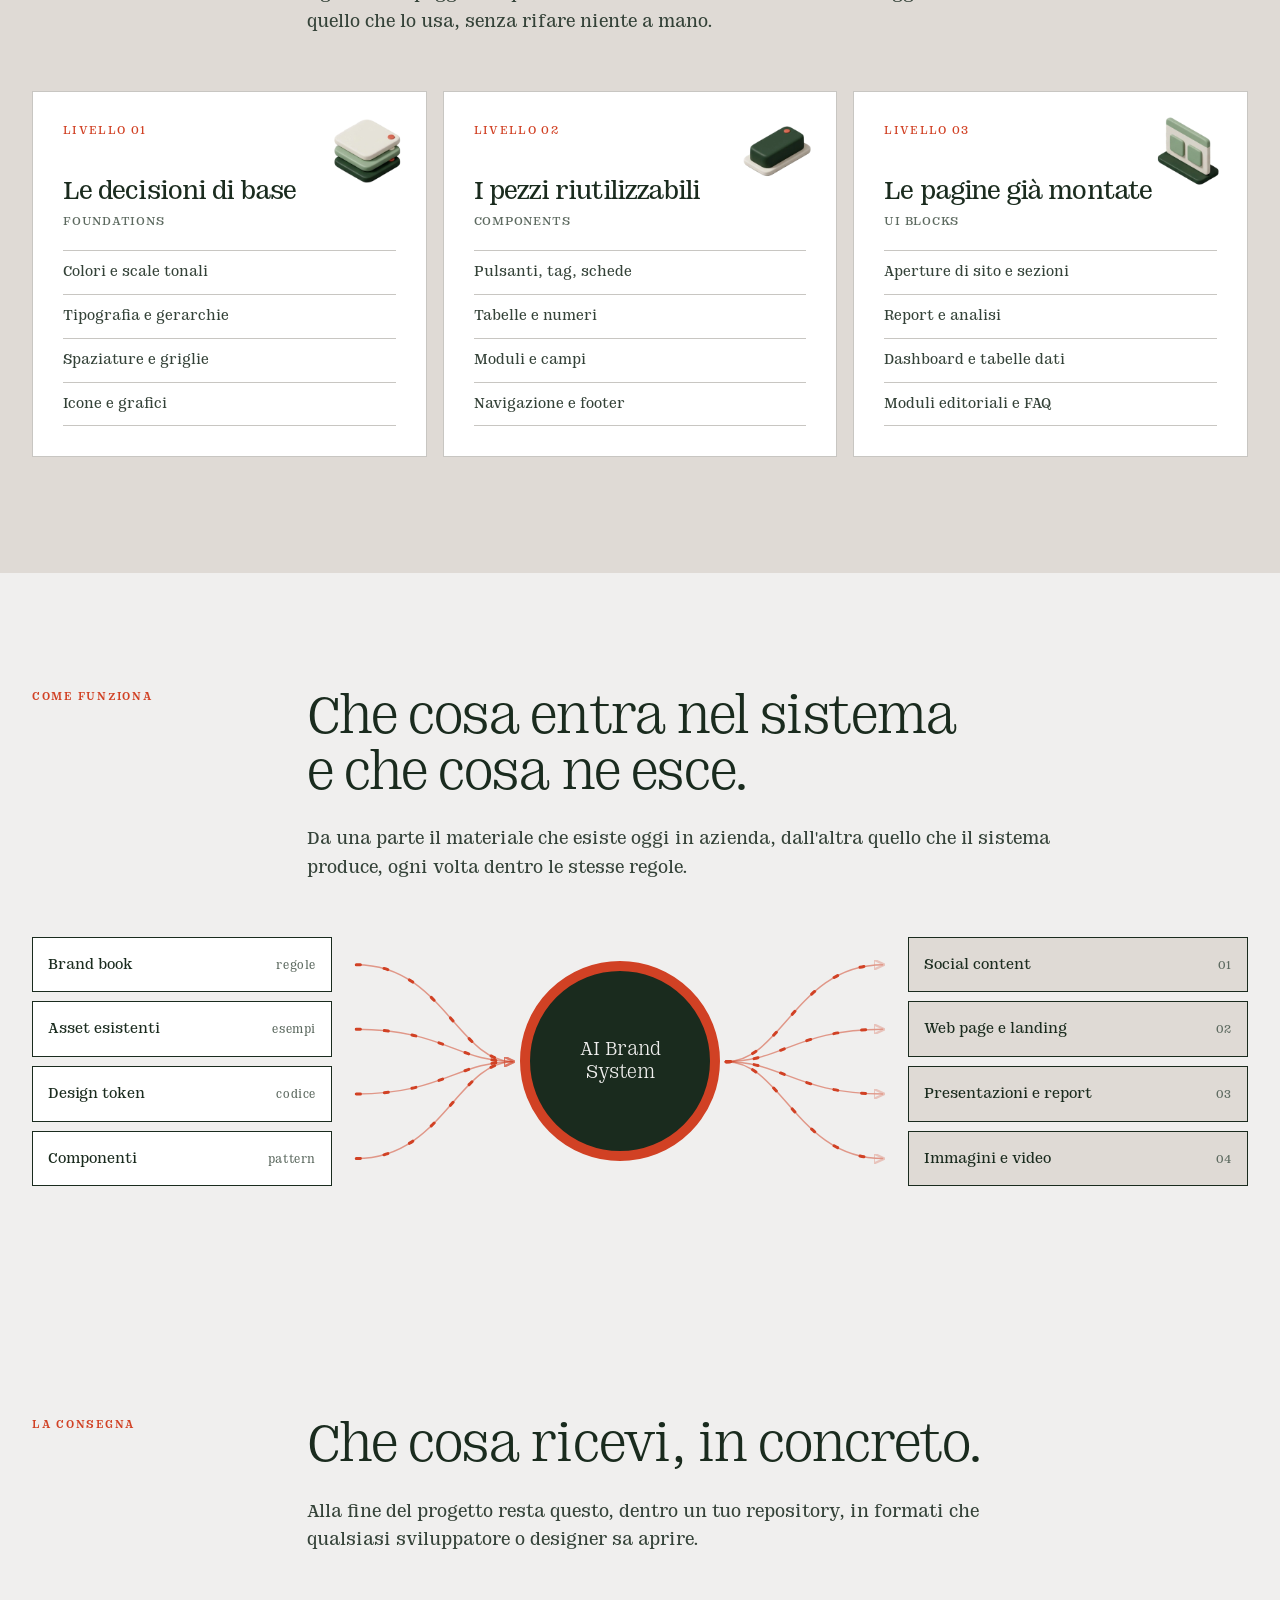
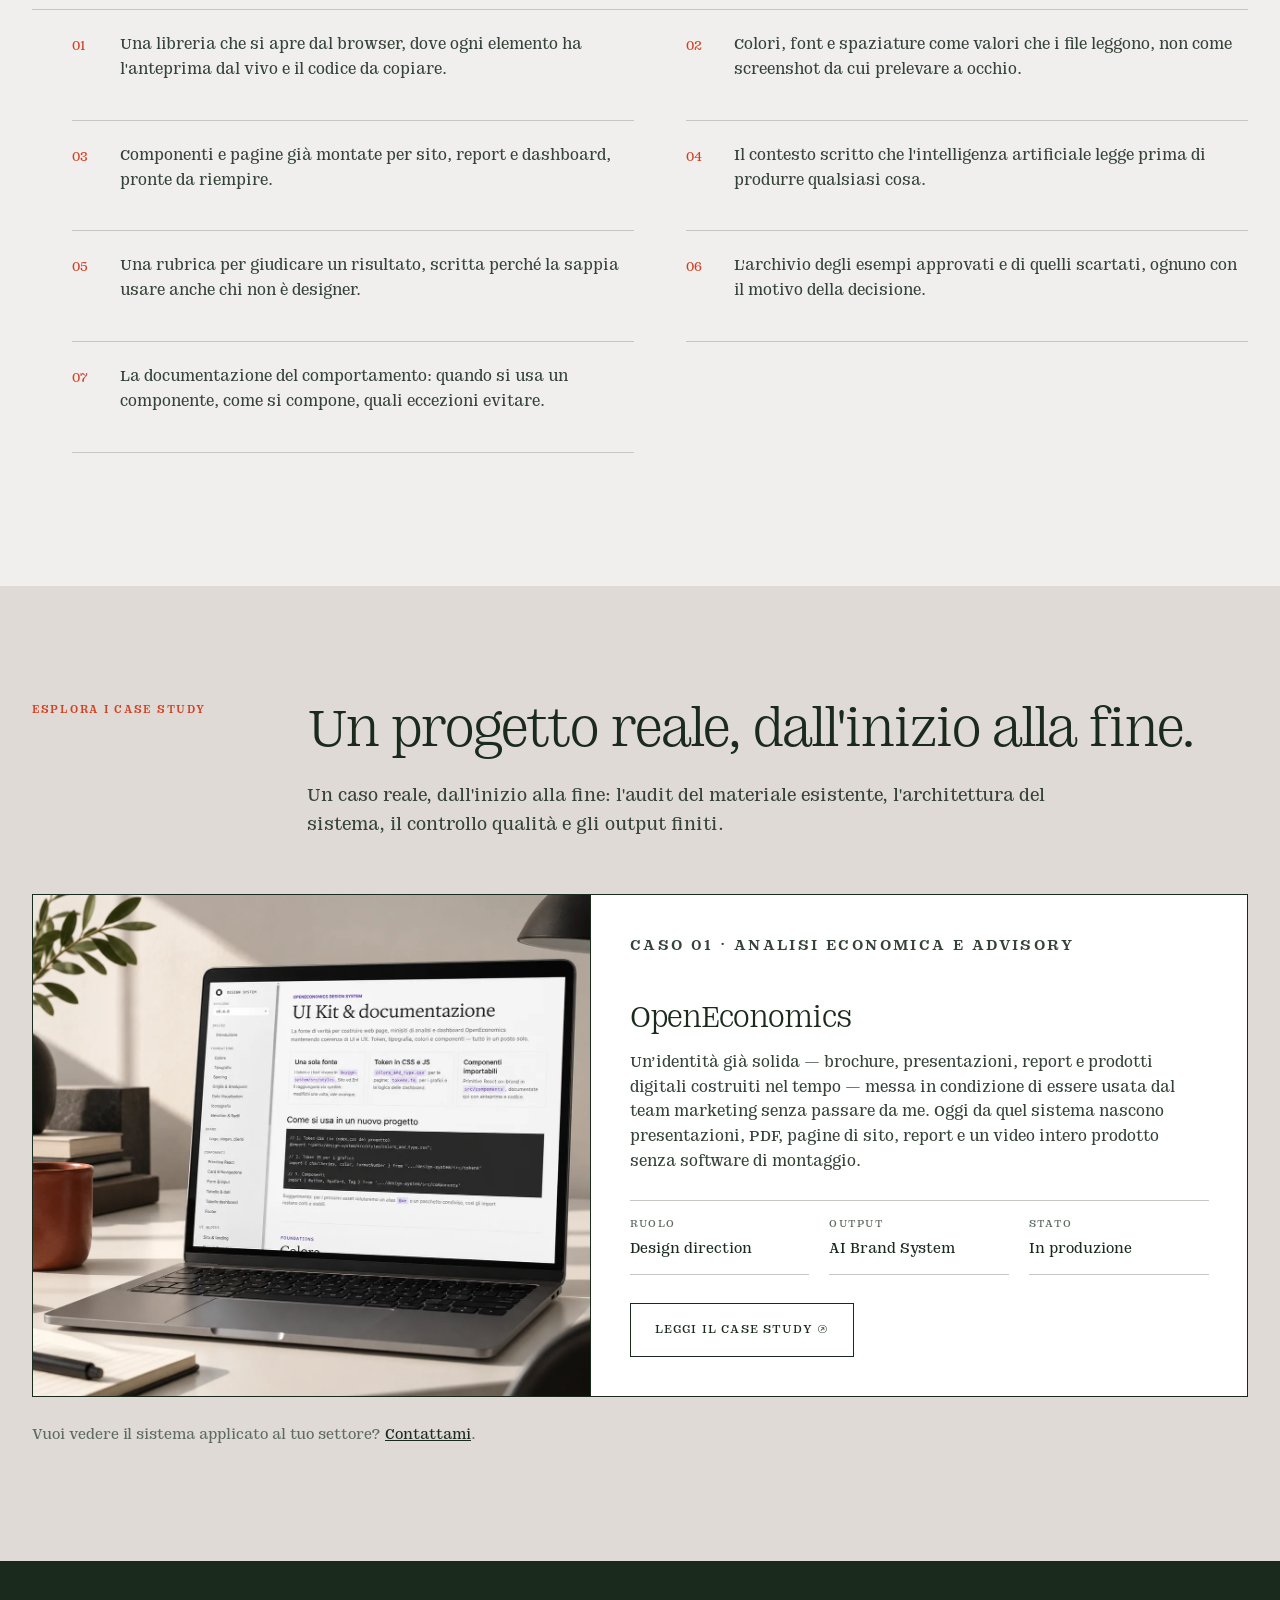
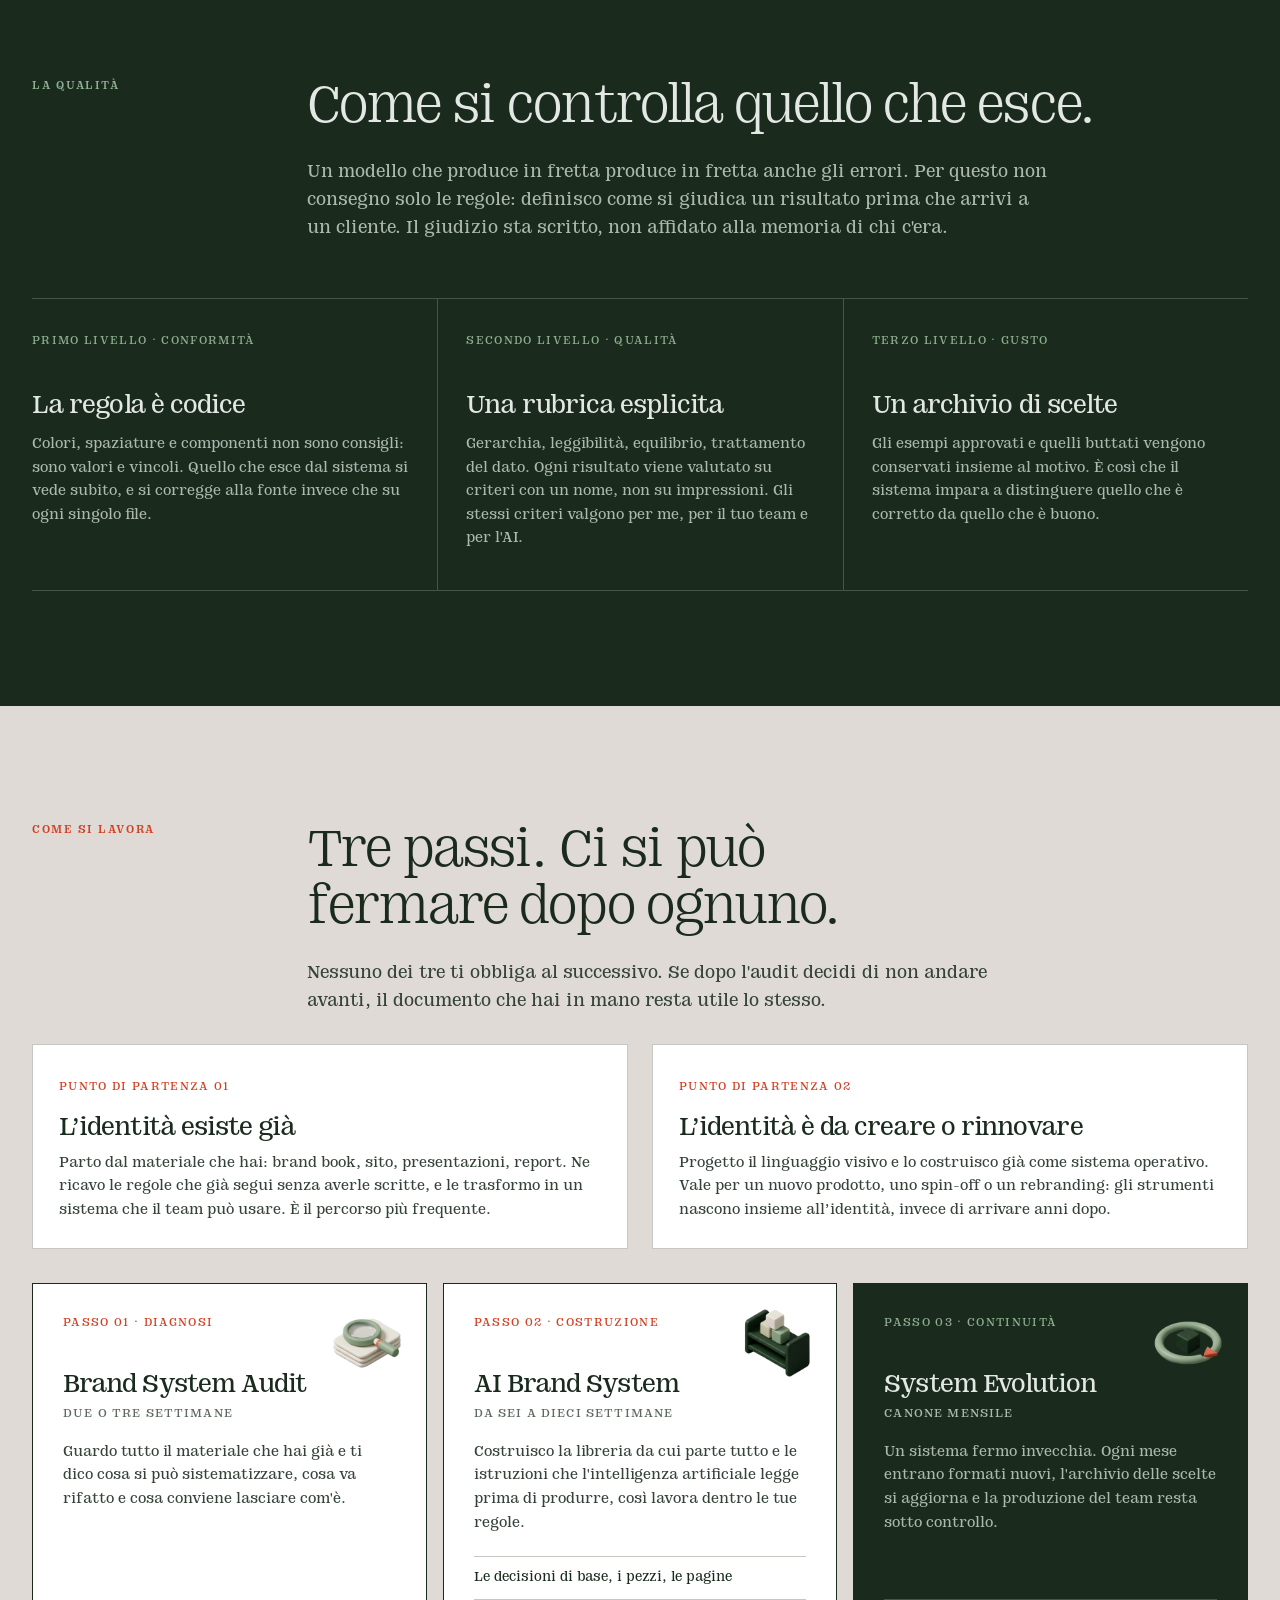
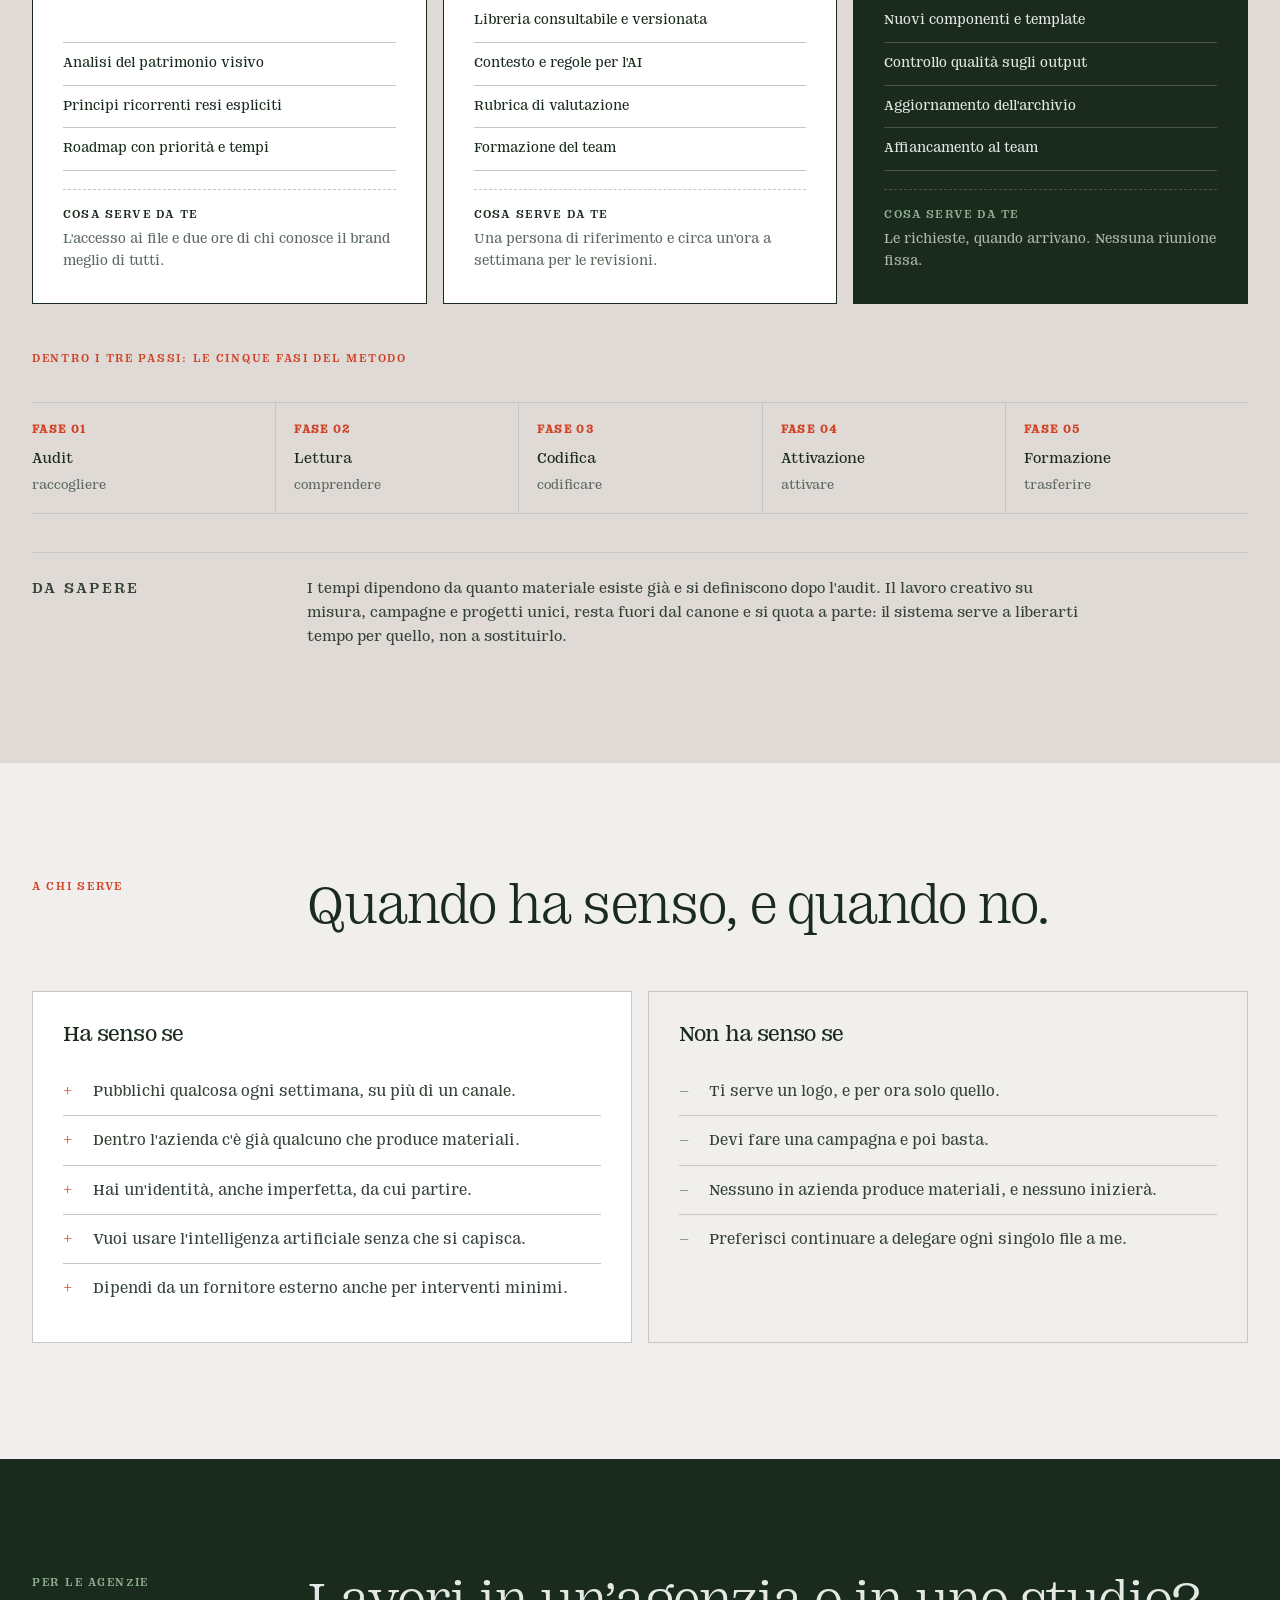
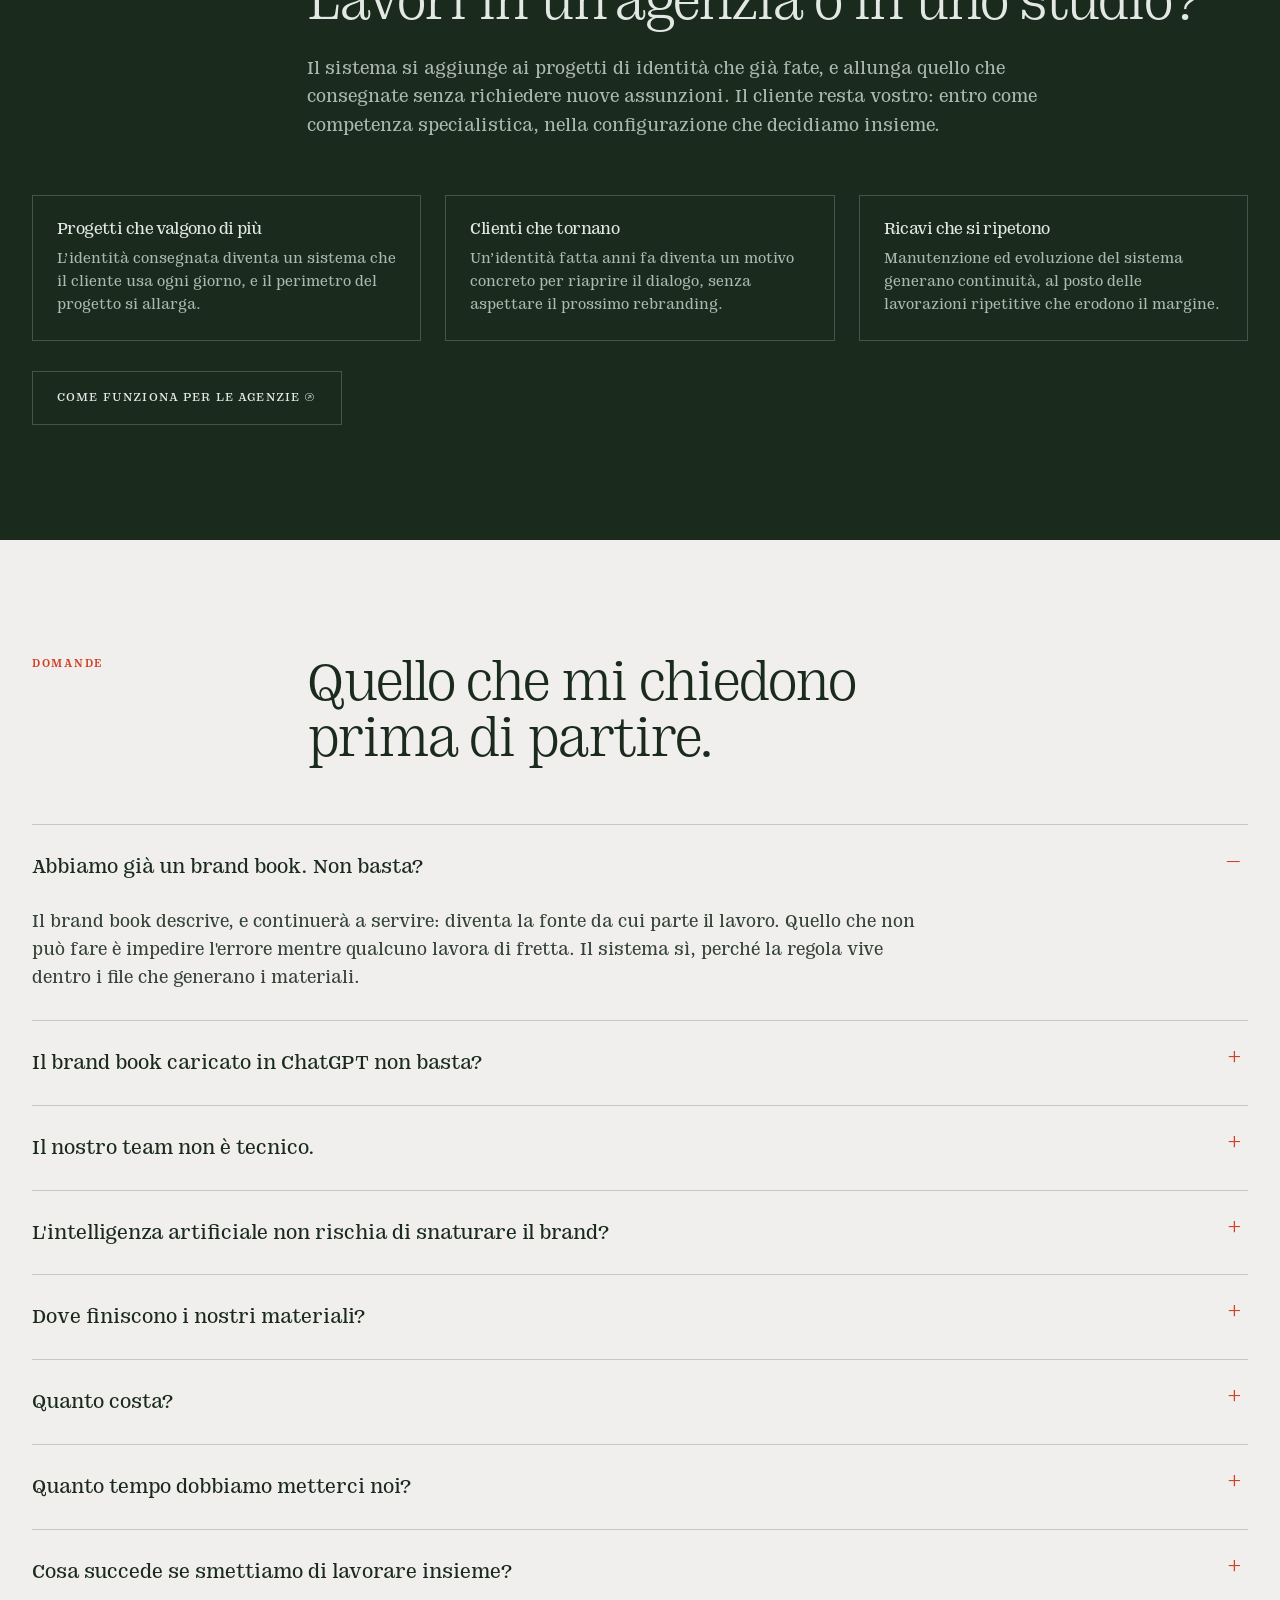
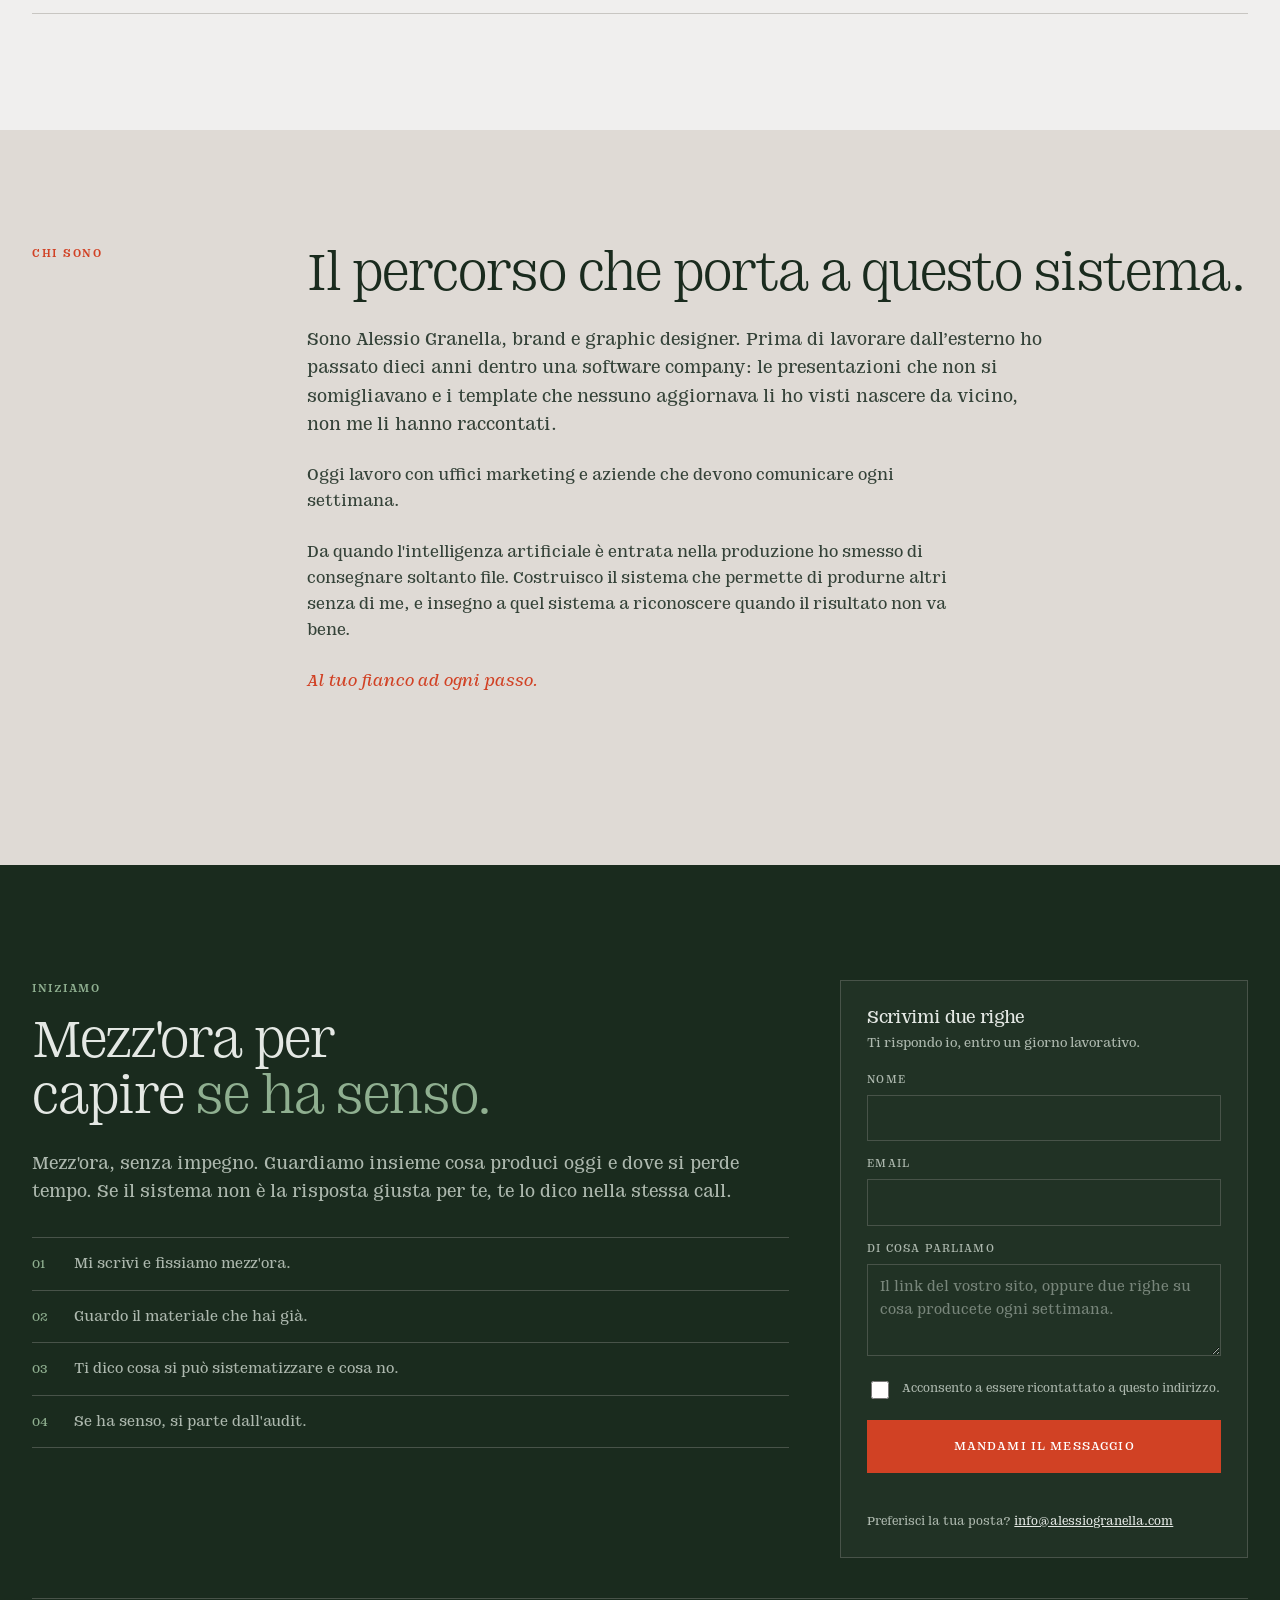
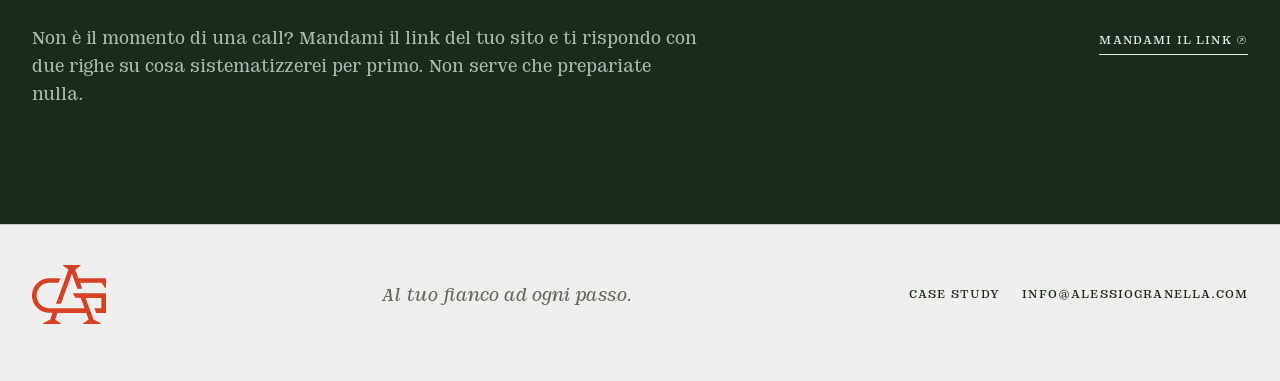
==== commit 5492dae3: "Tolto l'esempio approvato/scartato dalla sezione qualità La sezione torna ai tre livelli, senza la c" ====
--- a/index.html
+++ b/index.html
@@ -375,32 +375,9 @@
 .prova-txt b{color:var(--on-dark);font-weight:400}
 .prova-in .btn{white-space:nowrap}
 
-/* esempio approvato / scartato */
-.giudizio{margin-top:clamp(46px,5vw,72px);border-top:1px solid var(--line-dark);padding-top:clamp(30px,3.4vw,44px)}
-.giudizio-int{margin:0 0 26px;color:var(--on-dark)!important;font-size:clamp(1.1rem,1.5vw,1.32rem);font-weight:300;letter-spacing:-.02em;max-width:40ch}
-.gz-coppia{display:grid;grid-template-columns:1fr 1fr;gap:26px}
-.gz{margin:0;min-width:0}
-.gz-demo{background:var(--white);border:1px solid var(--line);padding:30px 28px;min-height:186px;display:flex;align-items:center}
-.gz-verdetto{display:flex;align-items:baseline;gap:10px;margin:18px 0 8px}
-.gz-verdetto b{font-size:.74rem;font-weight:500;text-transform:uppercase;letter-spacing:.14em}
-.gz-no .gz-verdetto b{color:#e07a5f}
-.gz-si .gz-verdetto b{color:var(--muschio)}
-.gz-verdetto span{font-size:.74rem;color:var(--on-dark-mut);letter-spacing:.02em}
-.gz p{margin:0;font-size:.93rem;line-height:1.55;color:var(--on-dark-mut)}
-.giudizio-nota{margin:26px 0 0;font-size:.86rem;line-height:1.55;color:var(--on-dark-mut);max-width:62ch;opacity:.82}
-/* il finto documento dentro le due schede */
-.dm{width:100%}
-.dm-no .e{display:block;font-size:1.02rem;color:#2b2b2b;margin-bottom:7px}
-.dm-no .n{display:block;font-size:1.02rem;color:#2b2b2b;margin-bottom:11px}
-.dm-no .s{display:block;font-size:.95rem;color:#c2c2c2}
-.dm-si .e{display:block;font-size:.7rem;font-weight:500;text-transform:uppercase;letter-spacing:.14em;color:#5d6a60;margin-bottom:12px}
-.dm-si .n{display:block;font-size:2.7rem;line-height:1;font-weight:300;letter-spacing:-.04em;color:var(--ink);margin-bottom:12px}
-.dm-si .s{display:block;font-size:.85rem;color:#344238;border-top:1px solid var(--line);padding-top:10px}
 @media(max-width:860px){
   .prova-in{grid-template-columns:1fr;gap:12px}
   .prova-in .btn{justify-self:start}
-  .gz-coppia{grid-template-columns:1fr;gap:22px}
-  .gz-demo{min-height:0;padding:24px 22px}
 }
 </style>
 </head>
@@ -678,35 +655,6 @@
         <p>Gli esempi approvati e quelli buttati vengono conservati insieme al motivo. È così che il sistema impara a distinguere quello che è corretto da quello che è buono.</p>
       </article>
     </div>
-
-    <div class="giudizio">
-      <p class="giudizio-int">Una scheda dell'archivio, come viene conservata.</p>
-      <div class="gz-coppia">
-        <figure class="gz gz-no">
-          <div class="gz-demo">
-            <div class="dm dm-no">
-              <span class="e">Valore aggiunto annuo sul territorio</span>
-              <span class="n">48,2 milioni di euro</span>
-              <span class="s">stima su dodici mesi, fonte interna</span>
-            </div>
-          </div>
-          <div class="gz-verdetto"><b>Scartato</b><span>secondo livello · gerarchia e leggibilità</span></div>
-          <p>Etichetta e numero hanno lo stesso corpo e lo stesso peso: l'occhio non sa cosa leggere per primo. La riga di fonte è troppo chiara per il fondo bianco e non raggiunge il contrasto minimo che abbiamo fissato. Le tre spaziature sono diverse fra loro e nessuna viene dalla scala.</p>
-        </figure>
-        <figure class="gz gz-si">
-          <div class="gz-demo">
-            <div class="dm dm-si">
-              <span class="e">Valore aggiunto annuo</span>
-              <span class="n">48,2 mln €</span>
-              <span class="s">Stima su dodici mesi · fonte interna</span>
-            </div>
-          </div>
-          <div class="gz-verdetto"><b>Approvato</b><span>entra nel contesto come esempio corretto</span></div>
-          <p>Il dato arriva per primo, l'etichetta lo qualifica, la fonte chiude e resta leggibile. Le tre distanze escono dalla stessa scala. Da qui in avanti ogni scheda dato che il team o l'AI producono parte da questa, senza doverla ridiscutere.</p>
-        </figure>
-      </div>
-      <p class="giudizio-nota">Questo esempio è costruito per la pagina. Nell'archivio vero ogni scheda porta la data, chi ha deciso, il progetto in cui è successo e il criterio che ha fatto scattare la bocciatura — ed è quello che l'intelligenza artificiale legge prima di produrre.</p>
-    </div>
   </div>
 </section>
 
@@ -936,7 +884,7 @@
 
 <script>
 const io=new IntersectionObserver(es=>es.forEach(e=>{if(e.isIntersecting){e.target.classList.add('on');io.unobserve(e.target)}}),{threshold:.08,rootMargin:'0px 0px -40px 0px'});
-document.querySelectorAll('.band .head, .band .prob, .band .levels, .band .map, .band .deliver, .band .ctrl, .band .phases, .band .fit, .band .faq, .band .cases, .band .porte, .band .fasi5, .band .agenzie, .band .giudizio, .prova-in, .cta-grid').forEach(el=>{el.classList.add('reveal');io.observe(el)});
+document.querySelectorAll('.band .head, .band .prob, .band .levels, .band .map, .band .deliver, .band .ctrl, .band .phases, .band .fit, .band .faq, .band .cases, .band .porte, .band .fasi5, .band .agenzie, .prova-in, .cta-grid').forEach(el=>{el.classList.add('reveal');io.observe(el)});
 </script>
 
 <script>
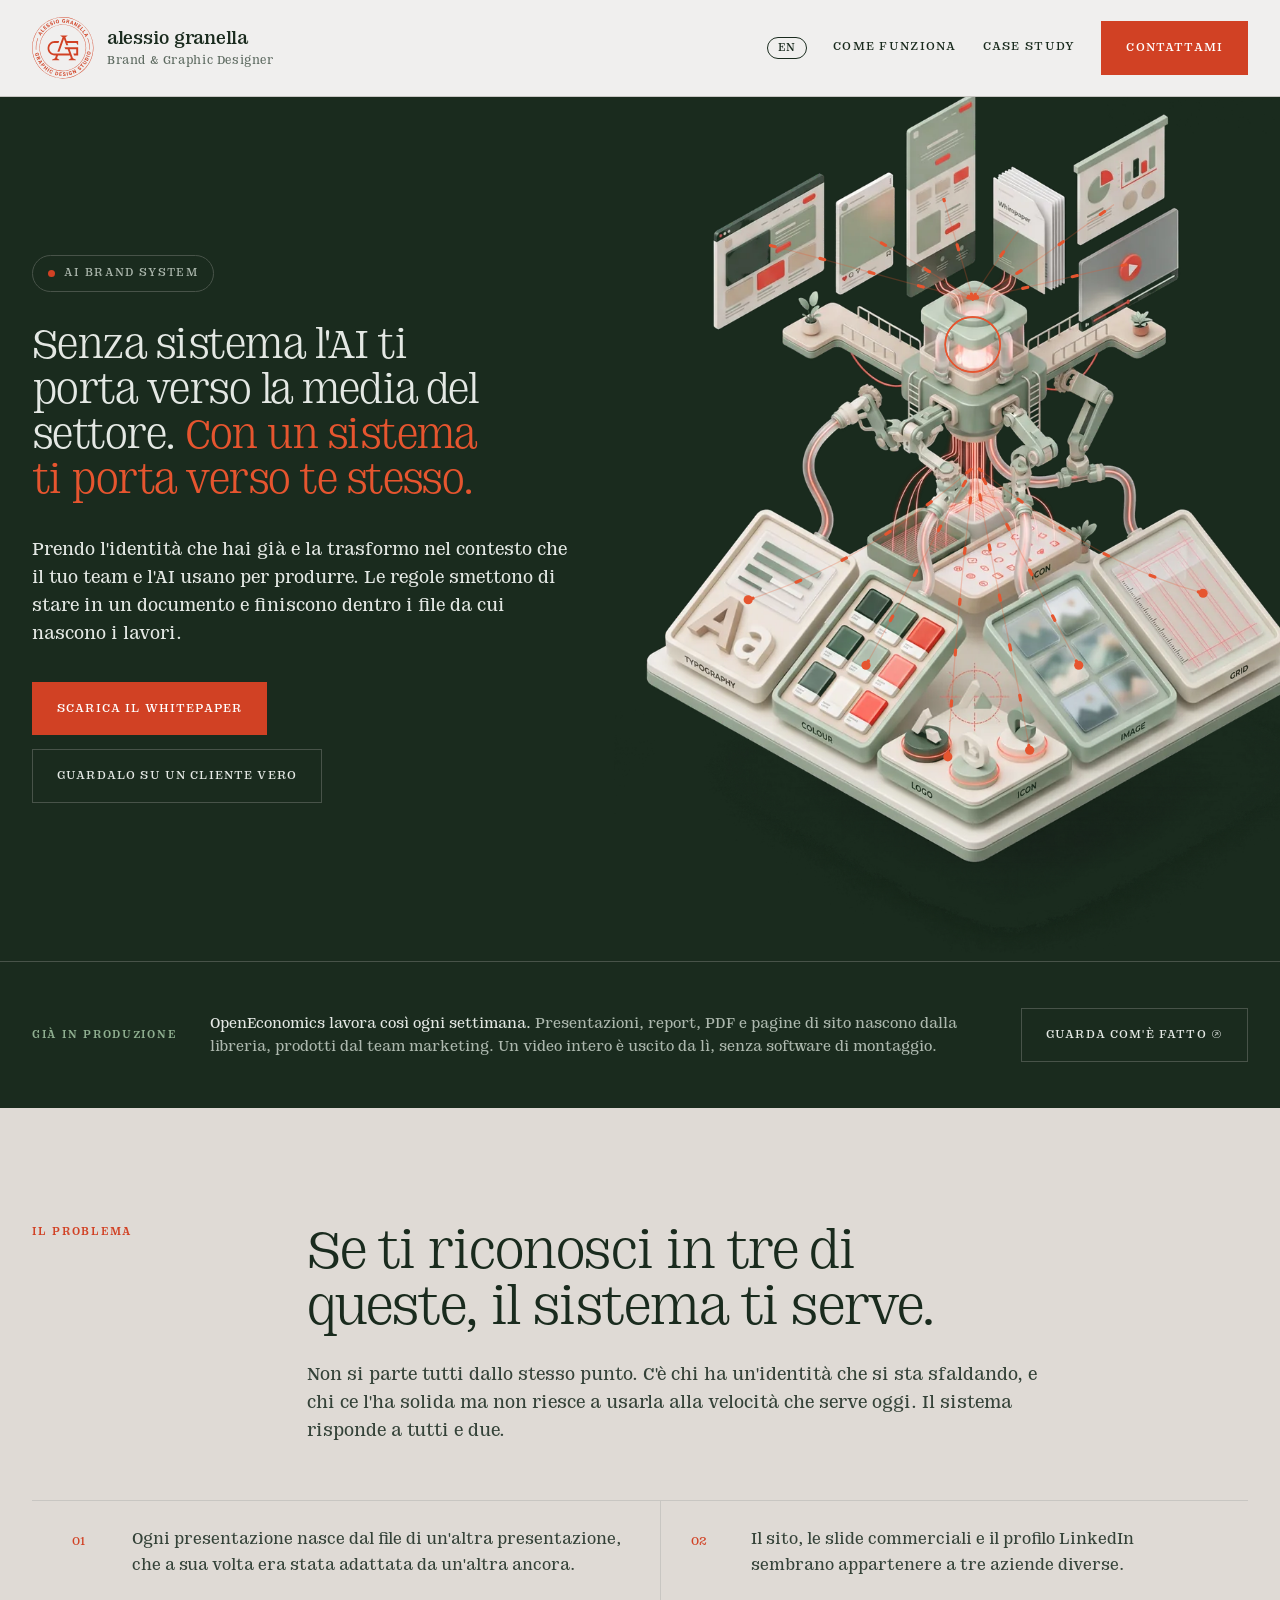
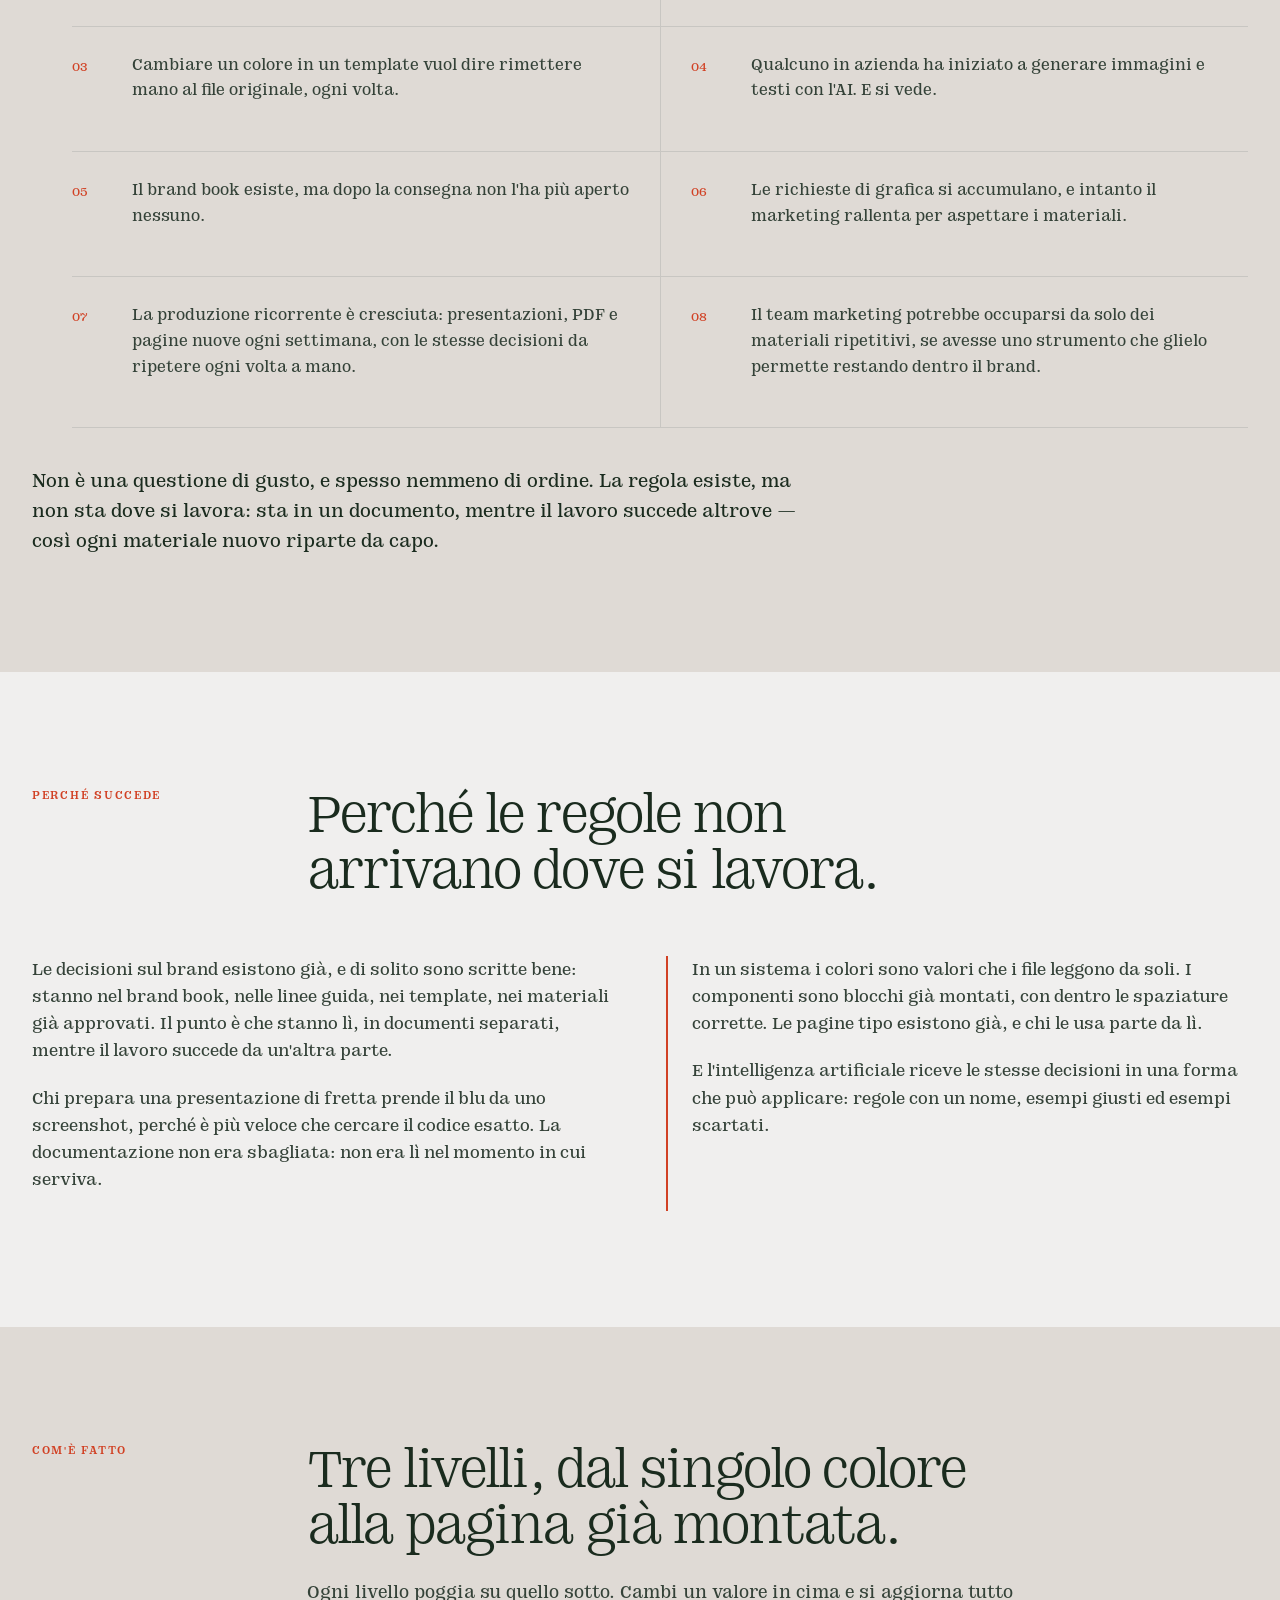
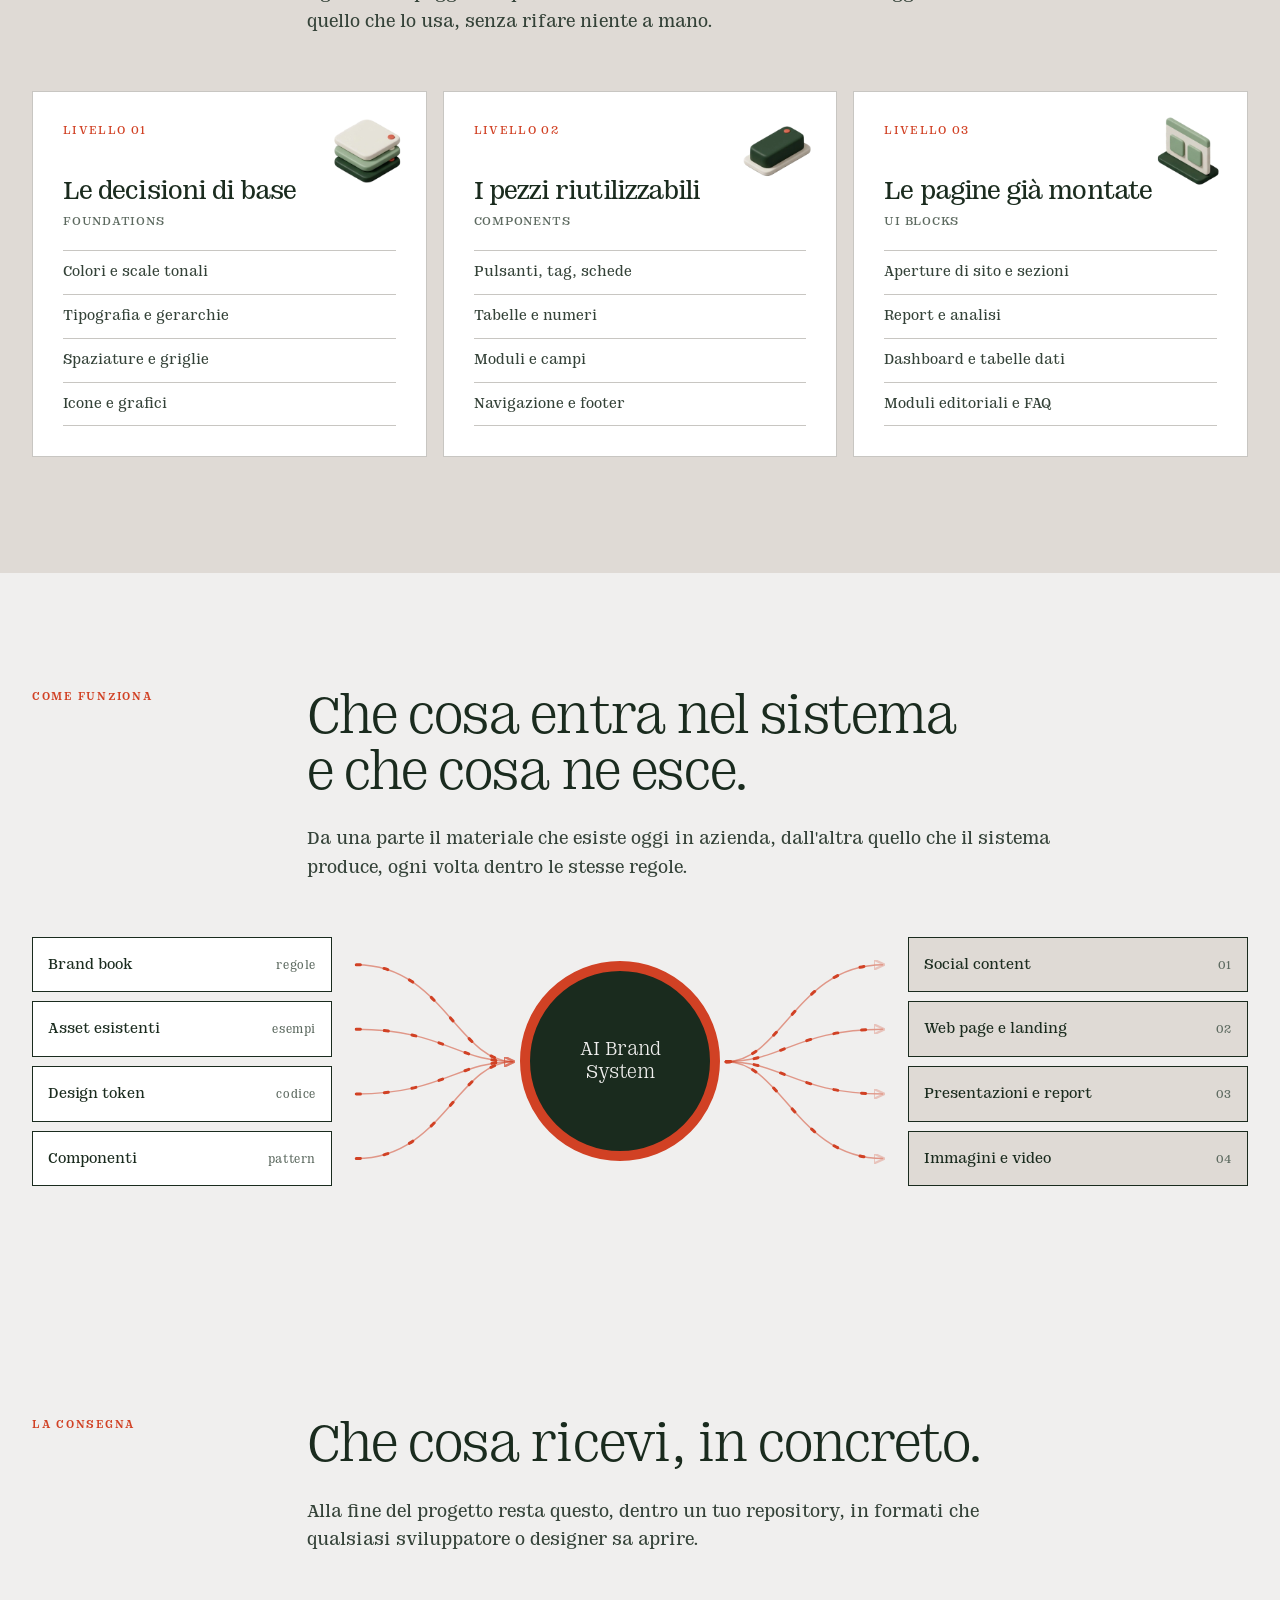
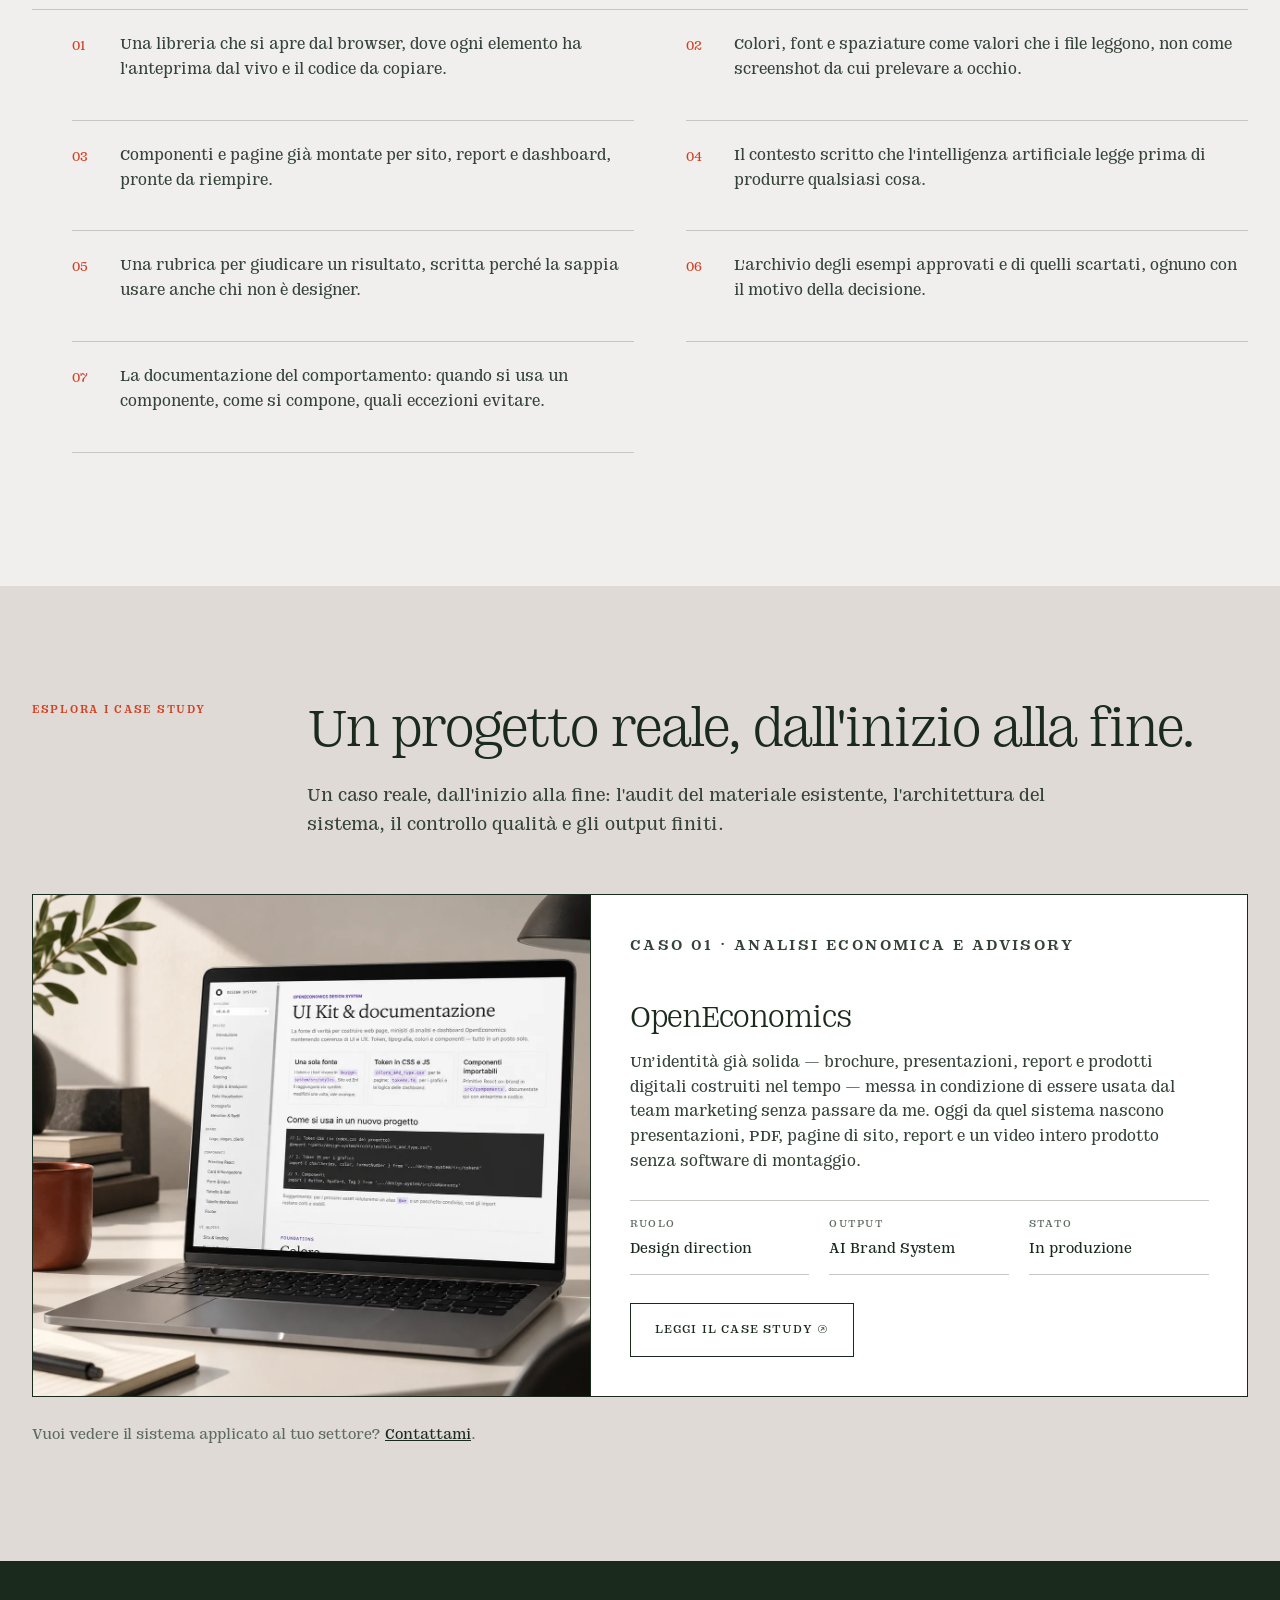
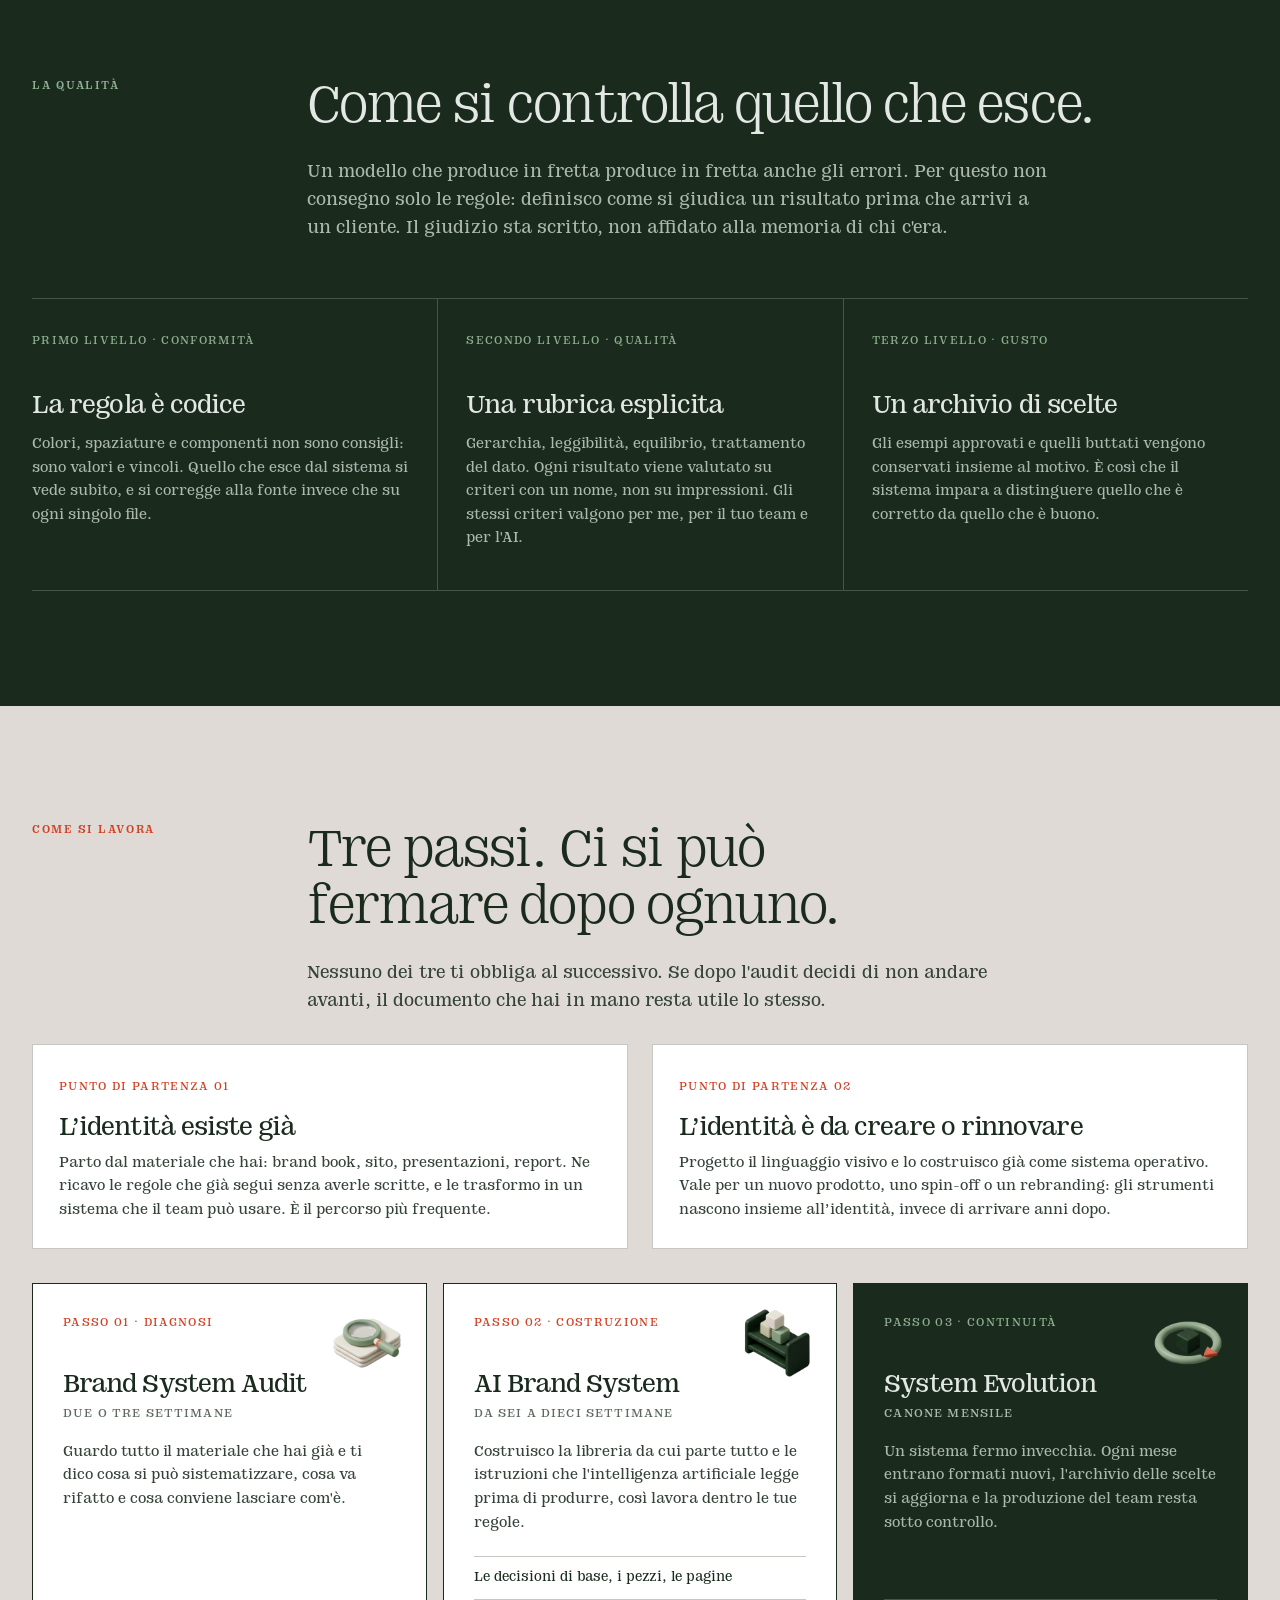
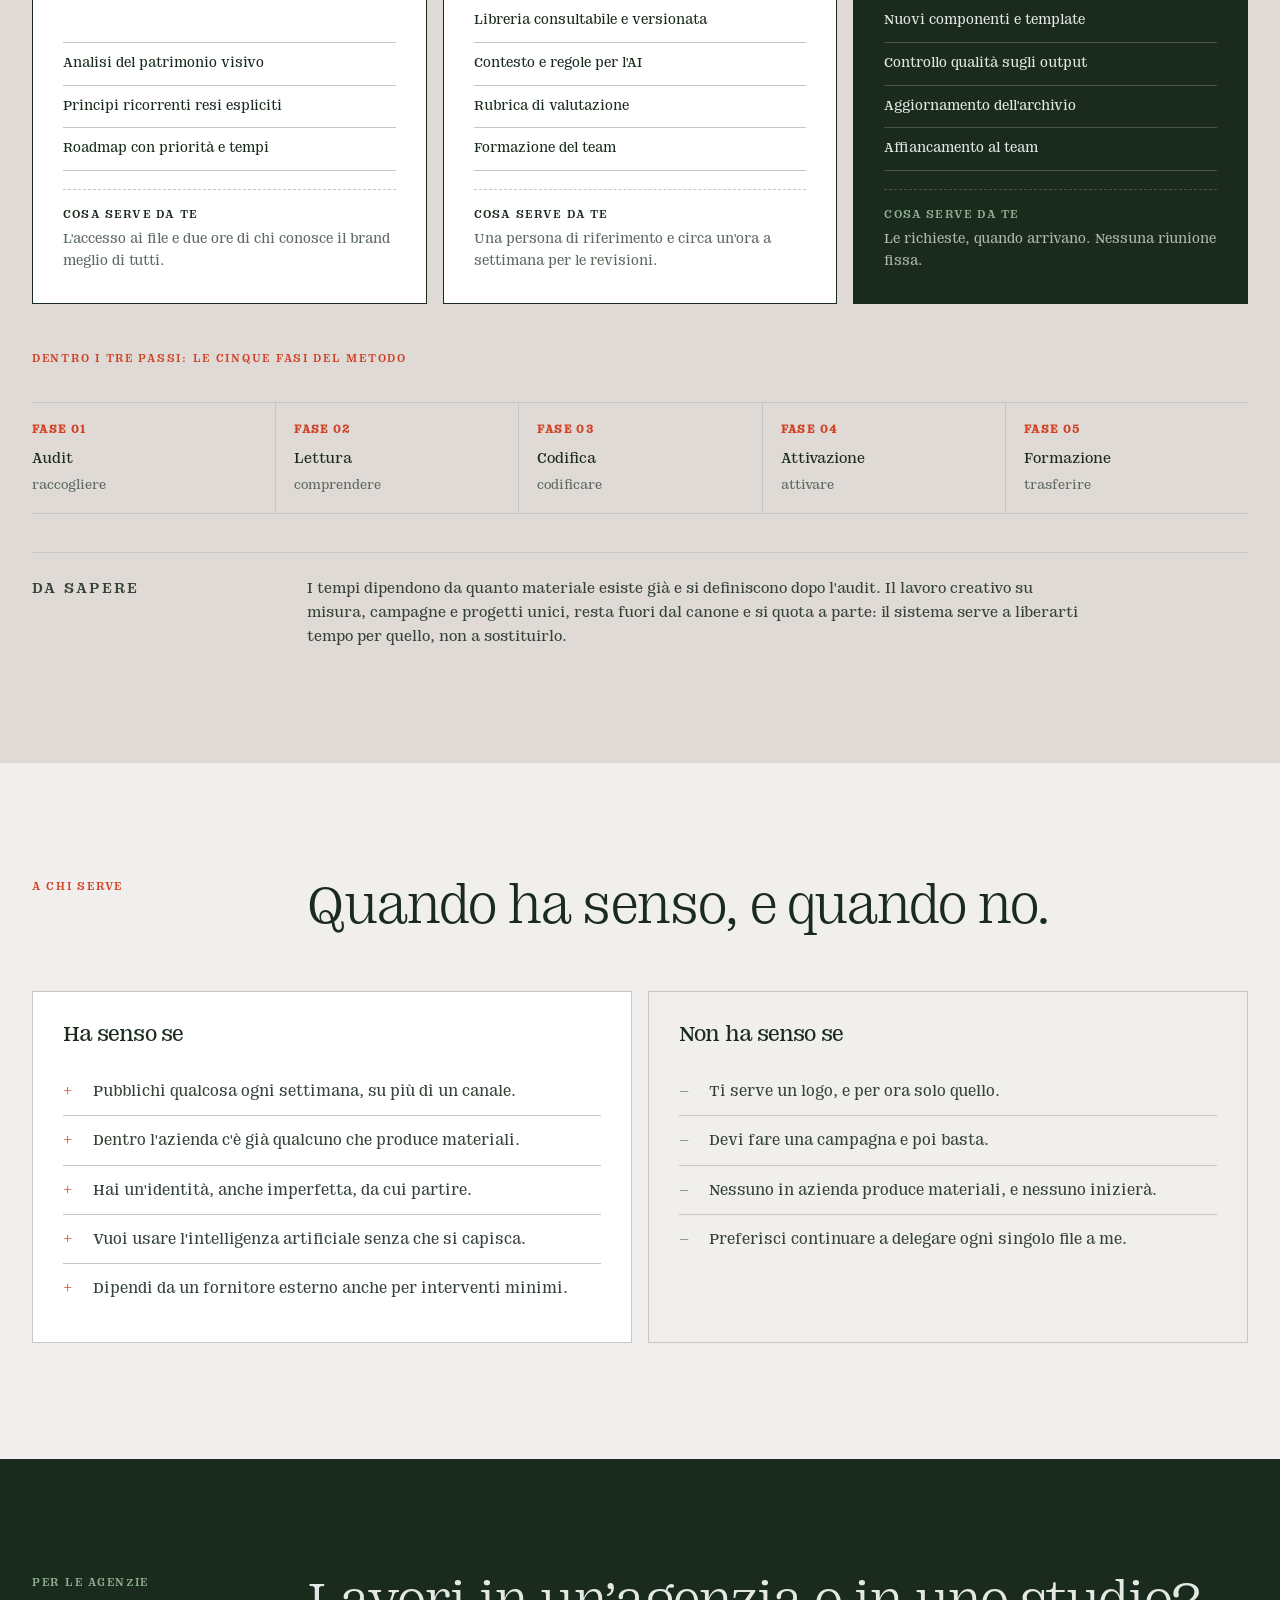
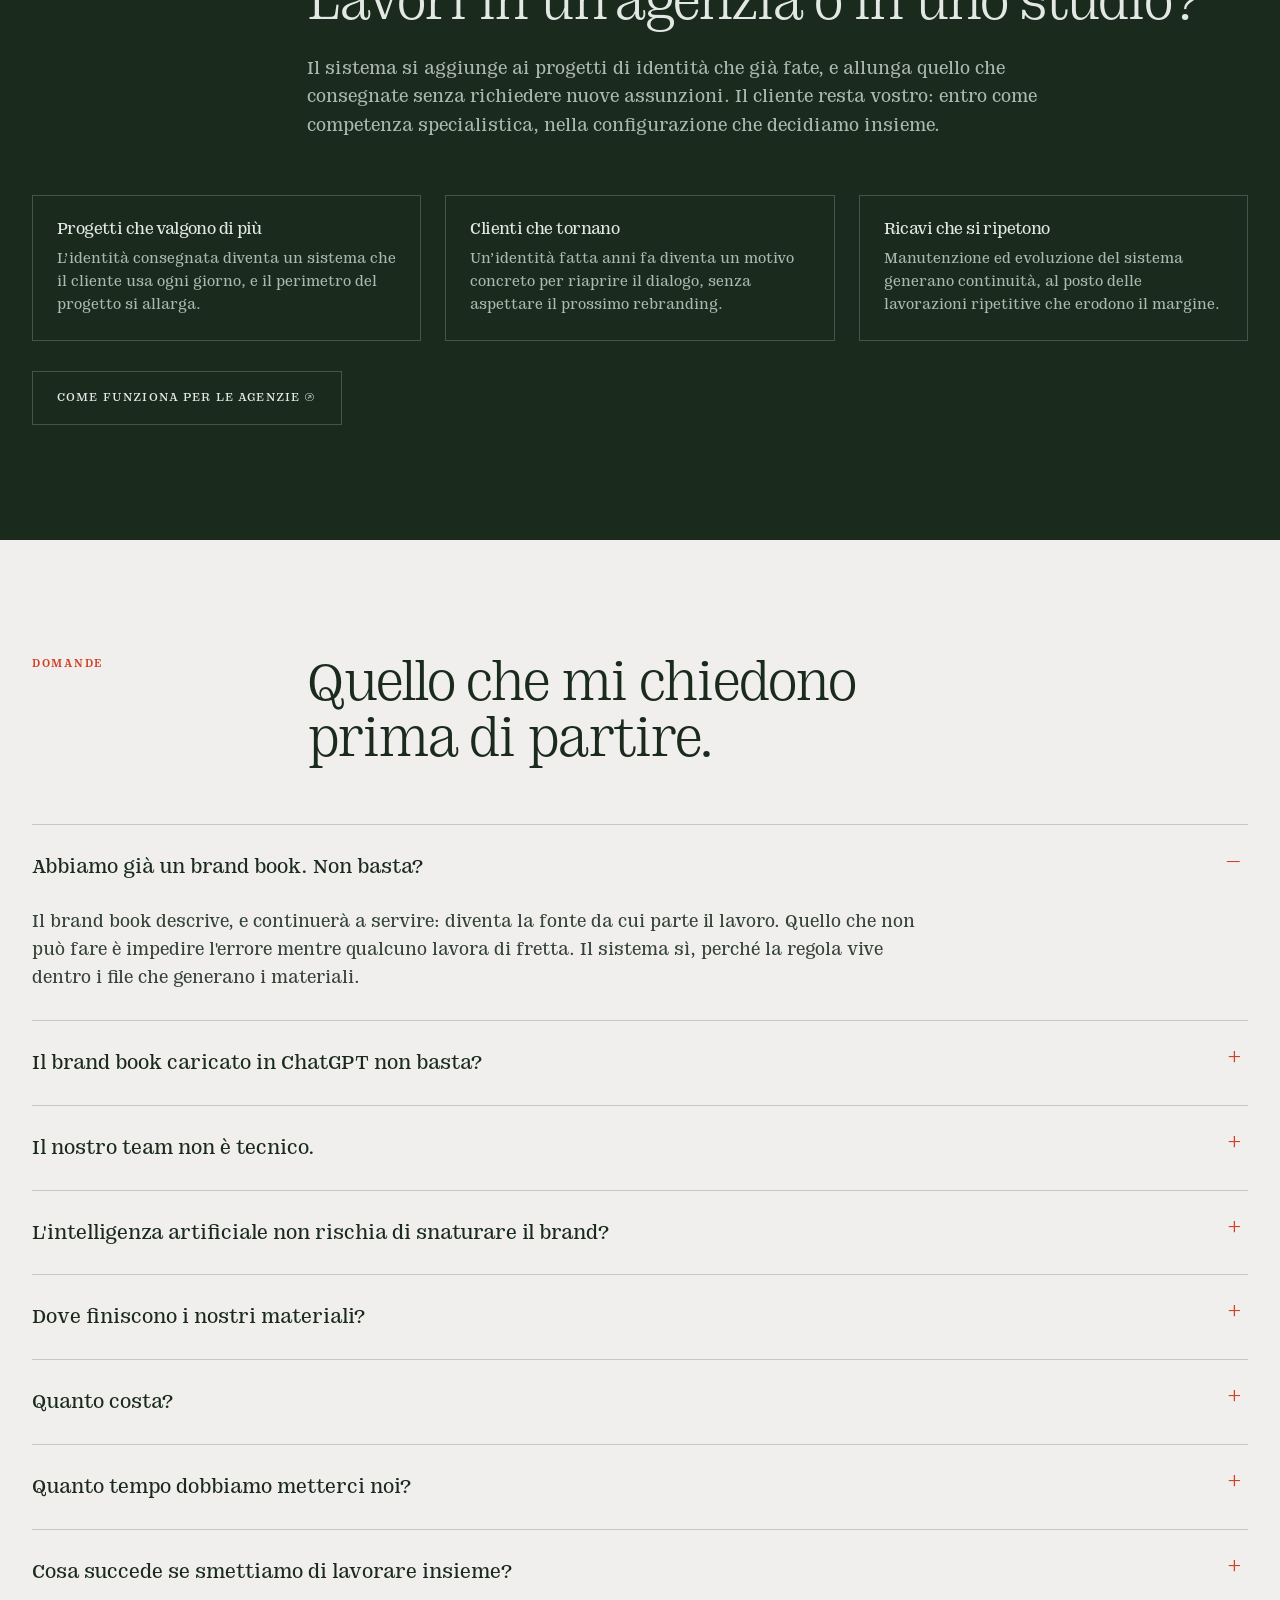
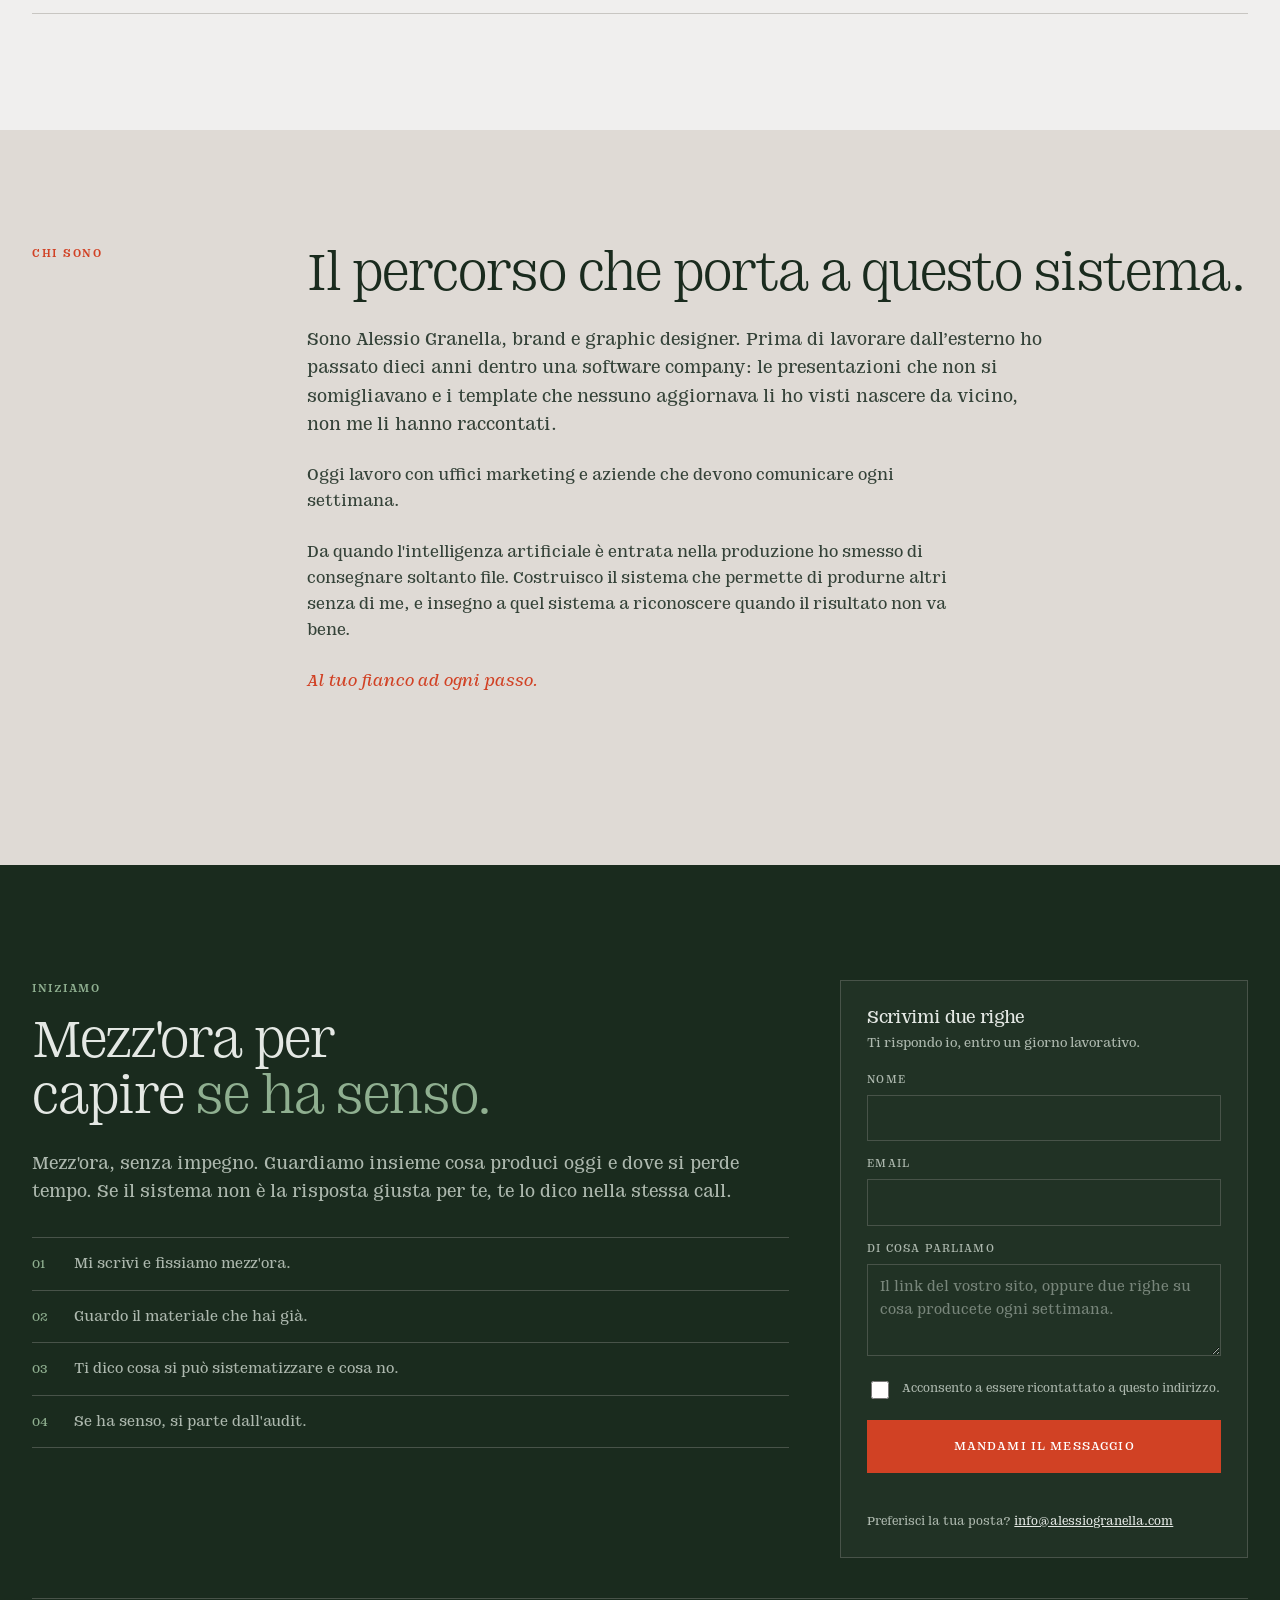
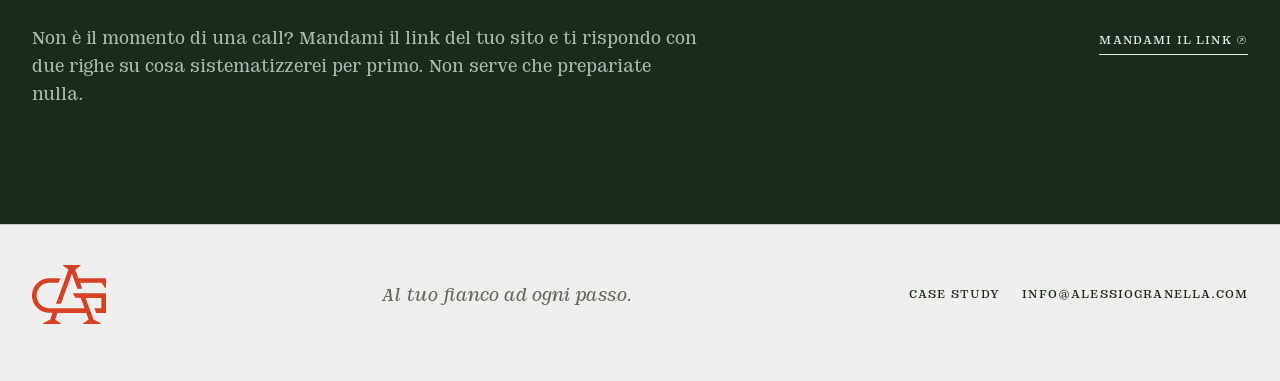
==== commit 980f43a2: "Versione inglese di landing e case study (/en/), selettore IT/EN Co-Authored-By: Claude Opus 5.5 <no" ====
--- a/index.html
+++ b/index.html
@@ -5,6 +5,8 @@
 <meta name="viewport" content="width=device-width,initial-scale=1">
 <title>AI Brand System — Il tuo team produce, il brand resta il tuo · Alessio Granella</title>
 <meta name="description" content="Trasformo l'identità che hai già in un sistema che il tuo team e l'intelligenza artificiale usano ogni giorno per produrre materiali coerenti. Audit, setup, gestione continuativa.">
+<link rel="alternate" hreflang="it" href="https://aibrandsystem.alessiogranella.com/">
+<link rel="alternate" hreflang="en" href="https://aibrandsystem.alessiogranella.com/en/">
 <link rel="icon" type="image/svg+xml" href="assets/ag-logo-round.svg">
 <style>
 @font-face{font-family:Augustina;src:url('assets/fonts/AugustinaSlab-Light.otf') format('opentype');font-weight:300;font-style:normal;font-display:swap}
@@ -379,6 +381,8 @@
   .prova-in{grid-template-columns:1fr;gap:12px}
   .prova-in .btn{justify-self:start}
 }
+.nav-right a.nav-lang{display:inline-block;font-size:.75rem;letter-spacing:.1em;text-decoration:none;border:1px solid currentColor;border-radius:99px;padding:4px 10px;line-height:1}
+.nav-right a.nav-lang:hover{border-color:var(--rust);color:var(--rust)}
 </style>
 </head>
 <body>
@@ -390,6 +394,7 @@
       <span><b>alessio granella</b><small>Brand &amp; Graphic Designer</small></span>
     </a>
     <div class="nav-right">
+      <a class="nav-lang" href="en/" hreflang="en" lang="en" aria-label="English version">EN</a>
       <a class="nav-link" href="#come">Come funziona</a>
       <a class="nav-link" href="#casestudy">Case study</a>
       <a class="btn btn-primary" href="#contatto">Contattami</a>
